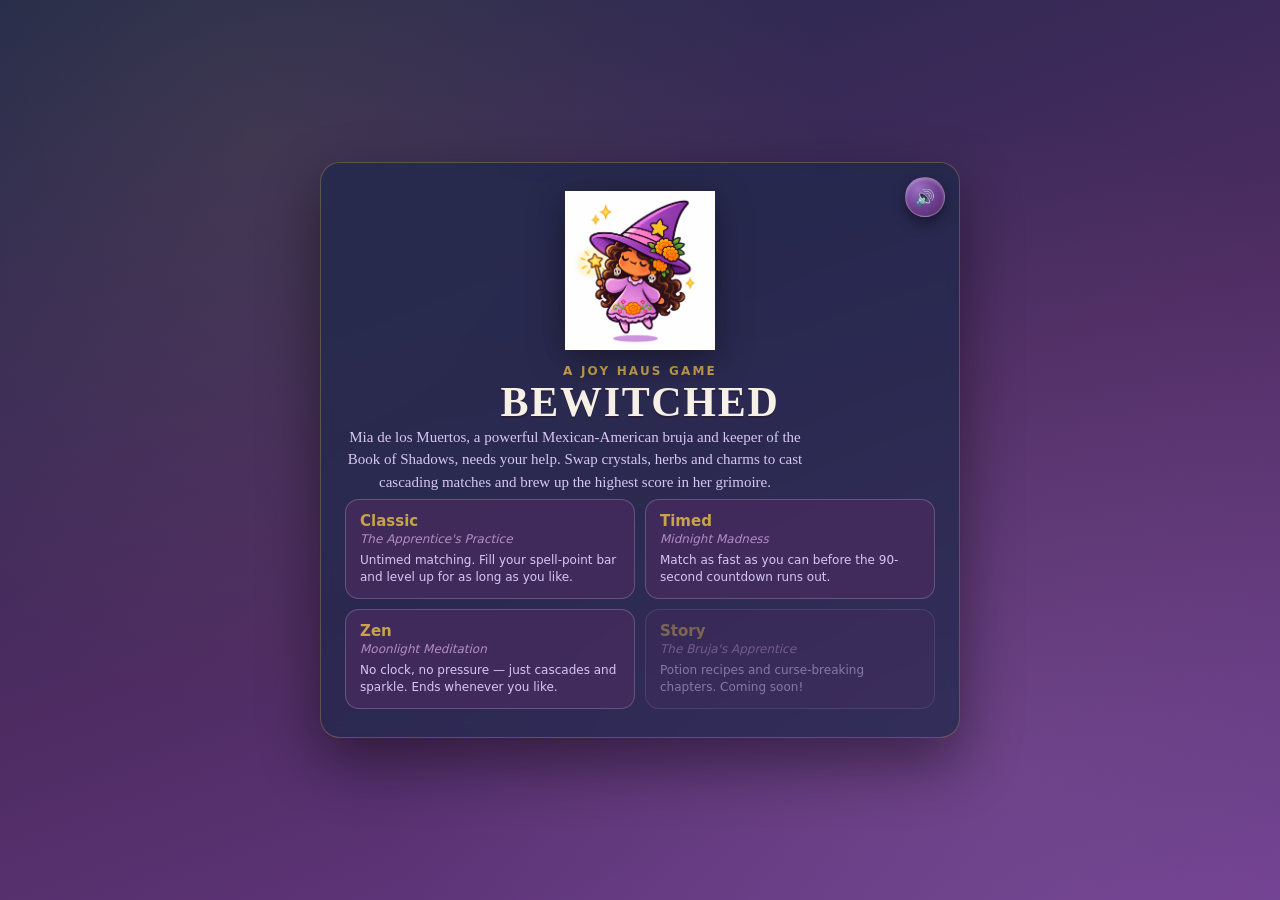
==== index.html @ e6c5c44a "Load fresh gemstone renderer and audio modules after Cloudflare deployment" ====
<!DOCTYPE html>
<html lang="en">
<head>
<meta charset="UTF-8">
<meta name="viewport" content="width=device-width, initial-scale=1.0">
<title>Bewitched — Mia de los Muertos</title>
<link rel="stylesheet" href="style.css?v=20261104b">
</head>
<body>
  <div id="app">

    <section id="menu" class="overlay">
      <div class="menu-card">
        <button id="menu-sound-btn" class="round-btn small corner" title="Toggle game sounds" aria-label="Toggle game sounds">🔊</button>
        <img id="mascot" class="mascot" src="assets/mia-de-los-muertos.webp" alt="Mia de los Muertos, the bruja">
        <div class="menu-copy">
          <p class="kicker">A Joy Haus Game</p>
          <h1>BEWITCHED</h1>
          <p class="tagline">
            Mia de los Muertos, a powerful Mexican-American bruja and keeper of the
            Book of Shadows, needs your help. Swap crystals, herbs and charms to
            cast cascading matches and brew up the highest score in her grimoire.
          </p>
          <div id="mode-list"></div>
        </div>
      </div>
    </section>

    <div id="play" class="hidden">
      <aside id="side-panel">
        <div class="panel-block scoreboard">
          <div class="led-label">Score</div>
          <div class="led-display" id="score-val">0</div>
        </div>

        <div class="panel-block portrait-frame">
          <img src="assets/mia-de-los-muertos.webp" alt="Mia de los Muertos">
        </div>

        <div class="panel-block stat-grid">
          <div class="stat-box">
            <div class="stat-label">Level</div>
            <div class="stat-value" id="level-val">1</div>
          </div>
          <div class="stat-box" id="timer-box">
            <div class="stat-label">Time</div>
            <div class="stat-value" id="timer-val">—</div>
          </div>
        </div>

        <div class="panel-buttons">
          <button id="hint-btn" class="round-btn" title="Hint">💡</button>
          <button id="sound-btn" class="round-btn" title="Toggle game sounds" aria-label="Toggle game sounds">🔊</button>
          <button id="music-btn" class="round-btn" title="Toggle calming music" aria-label="Toggle calming music">♫</button>
          <button id="menu-btn" class="round-btn" title="Back to menu">☰</button>
          <button id="end-btn" class="round-btn danger" title="Finish">⏹</button>
        </div>
        <div class="music-mixer panel-block">
          <label for="music-volume">☾ Moonlight music <span id="music-volume-label">44%</span></label>
          <input id="music-volume" type="range" min="0" max="100" value="44" aria-label="Music volume">
        </div>
      </aside>

      <div id="board-wrap">
        <canvas id="board-canvas" width="640" height="640"></canvas>
      </div>
    </div>

    <section id="end-overlay" class="overlay hidden">
      <div class="menu-card">
        <img class="mascot small" src="assets/mia-de-los-muertos.webp" alt="Mia de los Muertos">
        <div class="menu-copy">
          <p class="kicker">Spell complete</p>
          <h1 id="end-title">Well cast!</h1>
          <p class="tagline">Final score</p>
          <p class="final-score" id="final-score">0</p>
          <button id="play-again-btn" class="pill solid">Play again</button>
          <button id="back-to-menu-btn" class="pill ghost">Back to menu</button>
        </div>
      </div>
    </section>

  </div>
  <script type="module" src="src/main.js?v=20261104c"></script>
</body>
</html>
---- style.css ----
* { margin: 0; padding: 0; box-sizing: border-box; }

:root {
  --deep-purple: #6D3D8E;
  --plum: #4F2C63;
  --navy: #1E274A;
  --cream: #F6F0E7;
  --gold: #C8A24D;
  --mauve: #B48CC7;
  --lilac: #D7C7F2;
  --charcoal-violet: #2B203A;
}

body {
  min-height: 100vh;
  display: flex;
  align-items: center;
  justify-content: center;
  font-family: 'Georgia', 'Iowan Old Style', serif;
  background:
    radial-gradient(circle at 20% 15%, rgba(200,162,77,0.12), transparent 45%),
    radial-gradient(circle at 80% 85%, rgba(180,140,199,0.15), transparent 50%),
    linear-gradient(160deg, var(--navy), var(--plum) 55%, var(--deep-purple));
  color: var(--cream);
  padding: 16px;
}

#app {
  position: relative;
  width: 100%;
  max-width: 920px;
}

.hidden { display: none !important; }

/* ---------- shared overlay / menu card ---------- */

.overlay {
  position: relative;
  width: 100%;
  max-width: 640px;
  margin: 0 auto;
}

.menu-card {
  position: relative;
  background: rgba(30, 39, 74, 0.72);
  border: 1px solid rgba(200, 162, 77, 0.35);
  border-radius: 20px;
  padding: 28px 24px;
  display: flex;
  flex-direction: column;
  align-items: center;
  text-align: center;
  gap: 14px;
  box-shadow: 0 24px 60px rgba(0,0,0,0.45);
  backdrop-filter: blur(6px);
}

.mascot {
  width: 150px;
  filter: drop-shadow(0 10px 18px rgba(0,0,0,0.4));
}
.mascot.small { width: 100px; }

.kicker {
  letter-spacing: 0.18em;
  text-transform: uppercase;
  font-size: 12px;
  color: var(--gold);
  font-family: system-ui, sans-serif;
  font-weight: 600;
}

h1 {
  font-size: 42px;
  letter-spacing: 0.04em;
  color: var(--cream);
  text-shadow: 0 2px 0 var(--charcoal-violet);
}

.tagline {
  max-width: 460px;
  font-size: 15px;
  line-height: 1.5;
  color: var(--lilac);
}

/* ---------- mode cards ---------- */

#mode-list {
  display: grid;
  grid-template-columns: 1fr 1fr;
  gap: 10px;
  width: 100%;
  margin-top: 6px;
}

.mode-card {
  font-family: system-ui, sans-serif;
  text-align: left;
  border: 1px solid rgba(215, 199, 242, 0.25);
  background: rgba(79, 44, 99, 0.6);
  border-radius: 14px;
  padding: 12px 14px;
  cursor: pointer;
  color: var(--cream);
  transition: transform 0.12s ease, border-color 0.12s ease, background 0.12s ease;
}
.mode-card:hover:not(.locked) {
  transform: translateY(-2px);
  border-color: var(--gold);
  background: rgba(109, 61, 142, 0.75);
}
.mode-card .mode-title {
  font-weight: 700;
  font-size: 15px;
  color: var(--gold);
}
.mode-card .mode-subtitle {
  font-size: 12px;
  font-style: italic;
  color: var(--mauve);
  margin: 2px 0 6px;
}
.mode-card .mode-blurb {
  font-size: 12px;
  line-height: 1.4;
  color: var(--lilac);
}
.mode-card.locked {
  opacity: 0.5;
  cursor: default;
}

/* ---------- play layout: side panel + board ---------- */

#play {
  display: flex;
  gap: 18px;
  align-items: flex-start;
  justify-content: center;
}

#side-panel {
  width: 220px;
  flex: 0 0 220px;
  display: flex;
  flex-direction: column;
  gap: 12px;
  font-family: system-ui, sans-serif;
}

.panel-block {
  background: linear-gradient(160deg, rgba(79,44,99,0.8), rgba(30,39,74,0.85));
  border: 1px solid rgba(200,162,77,0.35);
  border-radius: 14px;
  padding: 12px;
  box-shadow: 0 10px 24px rgba(0,0,0,0.35);
}

.scoreboard { text-align: center; }
.led-label {
  letter-spacing: 0.18em;
  text-transform: uppercase;
  font-size: 11px;
  color: var(--gold);
  font-weight: 700;
  margin-bottom: 6px;
}
.led-display {
  background: #0c0818;
  border: 1px solid rgba(143, 233, 104, 0.25);
  border-radius: 8px;
  padding: 8px 4px;
  font-family: 'Courier New', monospace;
  font-weight: 800;
  font-size: 26px;
  letter-spacing: 0.08em;
  color: #9cffc6;
  text-shadow: 0 0 8px rgba(156,255,198,0.7), 0 0 2px rgba(156,255,198,0.9);
  box-shadow: inset 0 2px 6px rgba(0,0,0,0.6);
}

.portrait-frame {
  padding: 8px;
  display: flex;
  align-items: center;
  justify-content: center;
}
.portrait-frame img {
  width: 100%;
  max-width: 160px;
  border-radius: 10px;
  border: 2px solid var(--gold);
  box-shadow: 0 0 0 4px rgba(43,32,58,0.6), inset 0 0 16px rgba(0,0,0,0.35);
  background: var(--cream);
}

.stat-grid {
  display: grid;
  grid-template-columns: 1fr 1fr;
  gap: 8px;
  background: none;
  border: none;
  box-shadow: none;
  padding: 0;
}
.stat-box {
  background: var(--cream);
  color: var(--charcoal-violet);
  border-radius: 12px;
  padding: 8px 6px;
  text-align: center;
  border: 1px solid rgba(43,32,58,0.15);
  box-shadow: 0 6px 14px rgba(0,0,0,0.3);
}
.stat-label {
  font-size: 10px;
  letter-spacing: 0.12em;
  text-transform: uppercase;
  font-weight: 700;
  color: var(--plum);
}
.stat-value {
  font-size: 20px;
  font-weight: 800;
  color: var(--charcoal-violet);
}

.panel-buttons {
  display: grid;
  grid-template-columns: 1fr 1fr;
  gap: 10px;
  background: none;
  border: none;
  box-shadow: none;
  padding: 0;
}

.round-btn {
  width: 100%;
  aspect-ratio: 1 / 1;
  border-radius: 50%;
  border: 1px solid rgba(255,255,255,0.25);
  background: radial-gradient(circle at 32% 28%, #9b6fc2, var(--deep-purple) 55%, var(--plum) 100%);
  box-shadow: 0 6px 14px rgba(0,0,0,0.4), inset 0 2px 3px rgba(255,255,255,0.25);
  color: var(--cream);
  font-size: 20px;
  cursor: pointer;
  display: flex;
  align-items: center;
  justify-content: center;
  transition: transform 0.1s ease, filter 0.1s ease;
}
.round-btn:hover { filter: brightness(1.12); transform: translateY(-1px); }
.round-btn:active { transform: translateY(0); filter: brightness(0.95); }
.round-btn.danger {
  background: radial-gradient(circle at 32% 28%, #e08a8a, #9c3b3b 55%, #6d2323 100%);
}
.round-btn.small {
  width: 40px;
  aspect-ratio: auto;
  height: 40px;
  font-size: 16px;
}
.round-btn.corner {
  position: absolute;
  top: 14px;
  right: 14px;
}

#board-wrap {
  flex: 1 1 auto;
  min-width: 0;
  max-width: 640px;
}

#board-canvas {
  display: block;
  width: 100%;
  aspect-ratio: 1 / 1;
  border-radius: 18px;
  border: 1px solid rgba(200, 162, 77, 0.45);
  box-shadow: 0 24px 60px rgba(0,0,0,0.5), inset 0 0 0 6px rgba(43, 32, 58, 0.3);
  touch-action: none;
}

/* ---------- shared pill buttons (menu / end screen) ---------- */

.pill.ghost {
  background: transparent;
  border: 1px solid rgba(215, 199, 242, 0.35);
  border-radius: 14px;
  padding: 8px 14px;
  color: var(--lilac);
  cursor: pointer;
  font: inherit;
}
.pill.ghost:hover { border-color: var(--gold); color: var(--gold); }

.pill.solid {
  background: var(--gold);
  color: var(--charcoal-violet);
  cursor: pointer;
  border: none;
  border-radius: 14px;
  padding: 10px 14px;
  font: inherit;
  font-weight: 800;
}
.pill.solid:hover { filter: brightness(1.08); }

/* ---------- end screen ---------- */

.final-score {
  font-size: 40px;
  font-weight: 800;
  color: var(--gold);
}

#end-overlay button { margin-top: 6px; width: 100%; }

/* ---------- responsive ---------- */

@media (max-width: 760px) {
  #play {
    flex-direction: column;
    align-items: stretch;
  }
  #side-panel {
    width: 100%;
    flex: none;
    flex-direction: row;
    flex-wrap: wrap;
  }
  .scoreboard { flex: 1 1 120px; }
  .portrait-frame { flex: 0 0 80px; padding: 6px; }
  .portrait-frame img { max-width: 64px; }
  .stat-grid { flex: 1 1 160px; }
  .panel-buttons { flex: 1 1 100%; grid-template-columns: repeat(4, 1fr); }
  .round-btn { max-width: 56px; }
}

@media (max-width: 480px) {
  h1 { font-size: 32px; }
  #mode-list { grid-template-columns: 1fr; }
}

/* Independent, low-distraction whimsigoth music controls */
.music-mixer { padding: 12px 13px; }
.music-mixer label { display: flex; align-items: center; justify-content: space-between; gap: 8px; color: #f6f0e7; font-family: 'PT Serif Caption', Georgia, serif; font-size: 12px; margin-bottom: 11px; }
.music-mixer label span { color: #d7c7f2; font-variant-numeric: tabular-nums; }
.music-mixer input { width: 100%; accent-color: #c8a24d; cursor: pointer; }
#side-panel .music-mixer { width: 100%; }
.panel-buttons { grid-template-columns: repeat(3, minmax(0,1fr)); }
@media (max-width: 760px) { .music-mixer { flex: 1 1 100%; } .panel-buttons { grid-template-columns: repeat(5, minmax(0,1fr)); } .panel-buttons .round-btn { width: 100%; max-width: 56px; } }
@media (max-width: 420px) { .panel-buttons { gap: 5px; } .panel-buttons .round-btn { font-size: 17px; } }
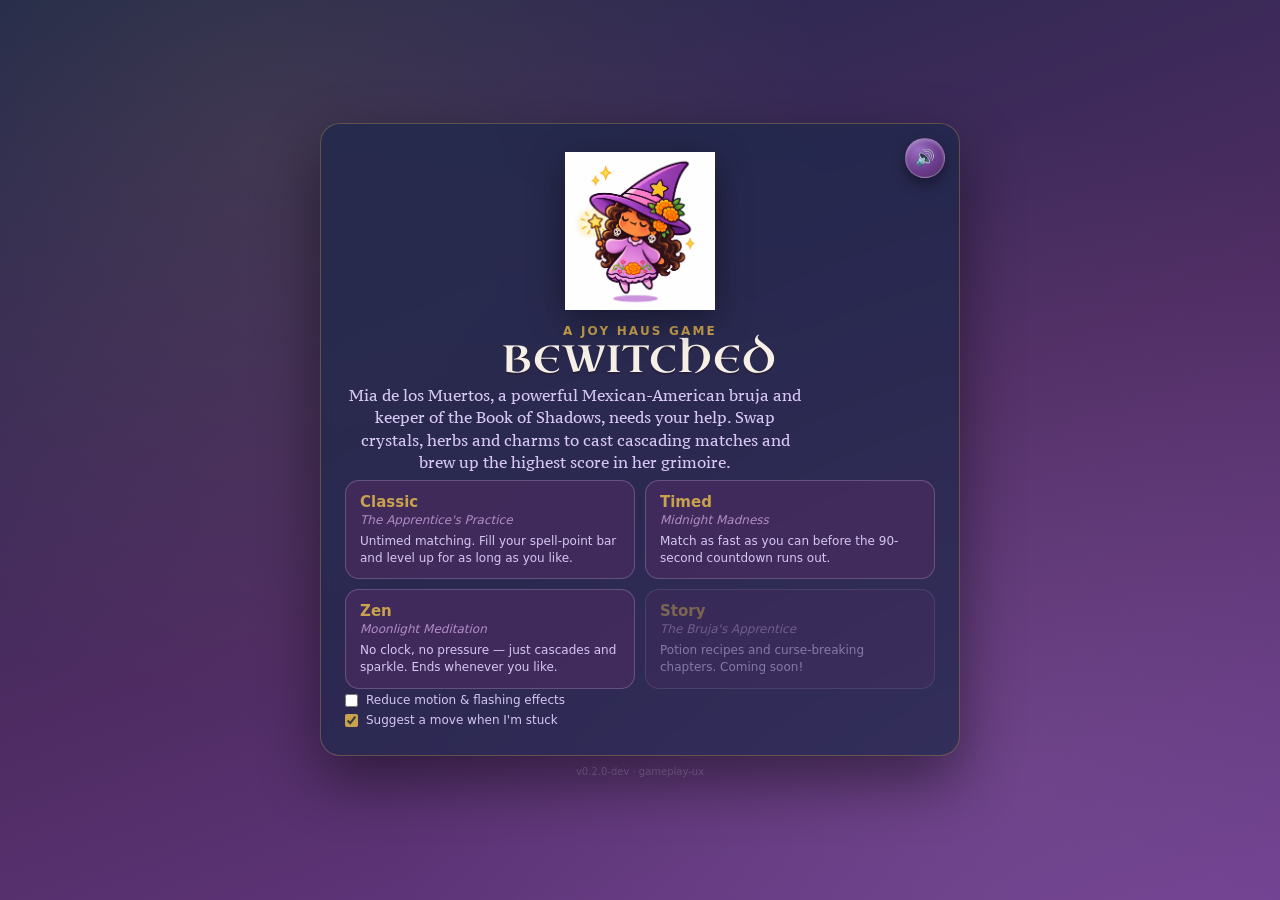
==== commit ef43c6bb: "Gameplay-UX milestone: popups, combos, high scores, restart, a11y Builds on the gem/music rewrite al" ====
--- a/index.html
+++ b/index.html
@@ -4,7 +4,10 @@
 <meta charset="UTF-8">
 <meta name="viewport" content="width=device-width, initial-scale=1.0">
 <title>Bewitched — Mia de los Muertos</title>
-<link rel="stylesheet" href="style.css?v=20261104b">
+<link rel="preconnect" href="https://fonts.googleapis.com">
+<link rel="preconnect" href="https://fonts.gstatic.com" crossorigin>
+<link href="https://fonts.googleapis.com/css2?family=Uncial+Antiqua&family=PT+Serif+Caption&display=swap" rel="stylesheet">
+<link rel="stylesheet" href="style.css">
 </head>
 <body>
   <div id="app">
@@ -22,6 +25,11 @@
             cast cascading matches and brew up the highest score in her grimoire.
           </p>
           <div id="mode-list"></div>
+
+          <div class="settings-row">
+            <label><input type="checkbox" id="reduced-motion-toggle"> Reduce motion &amp; flashing effects</label>
+            <label><input type="checkbox" id="auto-hint-toggle"> Suggest a move when I'm stuck</label>
+          </div>
         </div>
       </div>
     </section>
@@ -29,8 +37,16 @@
     <div id="play" class="hidden">
       <aside id="side-panel">
         <div class="panel-block scoreboard">
-          <div class="led-label">Score</div>
-          <div class="led-display" id="score-val">0</div>
+          <div class="led-row">
+            <div>
+              <div class="led-label">Score</div>
+              <div class="led-display" id="score-val">0</div>
+            </div>
+            <div>
+              <div class="led-label">Top</div>
+              <div class="led-display led-display-small" id="top-val">0</div>
+            </div>
+          </div>
         </div>
 
         <div class="panel-block portrait-frame">
@@ -50,6 +66,7 @@
 
         <div class="panel-buttons">
           <button id="hint-btn" class="round-btn" title="Hint">💡</button>
+          <button id="restart-btn" class="round-btn" title="Restart this run">🔄</button>
           <button id="sound-btn" class="round-btn" title="Toggle game sounds" aria-label="Toggle game sounds">🔊</button>
           <button id="music-btn" class="round-btn" title="Toggle calming music" aria-label="Toggle calming music">♫</button>
           <button id="menu-btn" class="round-btn" title="Back to menu">☰</button>
@@ -74,13 +91,16 @@
           <h1 id="end-title">Well cast!</h1>
           <p class="tagline">Final score</p>
           <p class="final-score" id="final-score">0</p>
+          <p class="new-record-badge hidden" id="new-record-badge">✨ New top score! ✨</p>
           <button id="play-again-btn" class="pill solid">Play again</button>
           <button id="back-to-menu-btn" class="pill ghost">Back to menu</button>
         </div>
       </div>
     </section>
 
+    <p id="build-tag"></p>
+
   </div>
-  <script type="module" src="src/main.js?v=20261104c"></script>
+  <script type="module" src="src/main.js"></script>
 </body>
 </html>
--- a/style.css
+++ b/style.css
@@ -16,7 +16,7 @@
   display: flex;
   align-items: center;
   justify-content: center;
-  font-family: 'Georgia', 'Iowan Old Style', serif;
+  font-family: 'PT Serif Caption', 'Georgia', 'Iowan Old Style', serif;
   background:
     radial-gradient(circle at 20% 15%, rgba(200,162,77,0.12), transparent 45%),
     radial-gradient(circle at 80% 85%, rgba(180,140,199,0.15), transparent 50%),
@@ -73,8 +73,11 @@
 }
 
 h1 {
-  font-size: 42px;
-  letter-spacing: 0.04em;
+  font-family: 'Uncial Antiqua', Georgia, serif;
+  font-size: 38px;
+  font-weight: 400;
+  letter-spacing: 0.03em;
+  line-height: 1.2;
   color: var(--cream);
   text-shadow: 0 2px 0 var(--charcoal-violet);
 }
@@ -354,5 +357,51 @@
 .music-mixer input { width: 100%; accent-color: #c8a24d; cursor: pointer; }
 #side-panel .music-mixer { width: 100%; }
 .panel-buttons { grid-template-columns: repeat(3, minmax(0,1fr)); }
-@media (max-width: 760px) { .music-mixer { flex: 1 1 100%; } .panel-buttons { grid-template-columns: repeat(5, minmax(0,1fr)); } .panel-buttons .round-btn { width: 100%; max-width: 56px; } }
+@media (max-width: 760px) { .music-mixer { flex: 1 1 100%; } .panel-buttons { grid-template-columns: repeat(6, minmax(0,1fr)); } .panel-buttons .round-btn { width: 100%; max-width: 56px; } }
+@media (max-width: 480px) { .panel-buttons { grid-template-columns: repeat(3, minmax(0,1fr)); gap: 8px; } }
 @media (max-width: 420px) { .panel-buttons { gap: 5px; } .panel-buttons .round-btn { font-size: 17px; } }
+
+/* ---------- score + top readout ---------- */
+.led-row { display: flex; gap: 8px; }
+.led-row > div { flex: 1; }
+.led-display-small { font-size: 16px; padding: 10px 4px; }
+
+/* ---------- accessibility / assist settings ---------- */
+.settings-row {
+  display: flex;
+  flex-direction: column;
+  gap: 6px;
+  width: 100%;
+  margin-top: 4px;
+  font-family: system-ui, sans-serif;
+  font-size: 12px;
+  color: var(--lilac);
+  text-align: left;
+}
+.settings-row label { display: flex; align-items: center; gap: 8px; cursor: pointer; }
+.settings-row input { accent-color: var(--gold); cursor: pointer; }
+
+/* ---------- restart confirm state ---------- */
+.round-btn.confirm {
+  background: radial-gradient(circle at 32% 28%, #ffd27a, var(--gold) 55%, #9c7730 100%);
+  color: var(--charcoal-violet);
+  font-weight: 800;
+  font-size: 13px;
+}
+
+/* ---------- new record badge ---------- */
+.new-record-badge {
+  font-family: system-ui, sans-serif;
+  font-size: 13px;
+  font-weight: 700;
+  color: var(--gold);
+}
+
+/* ---------- build version tag ---------- */
+#build-tag {
+  text-align: center;
+  font-family: system-ui, sans-serif;
+  font-size: 10px;
+  color: rgba(215, 199, 242, 0.35);
+  margin-top: 10px;
+}
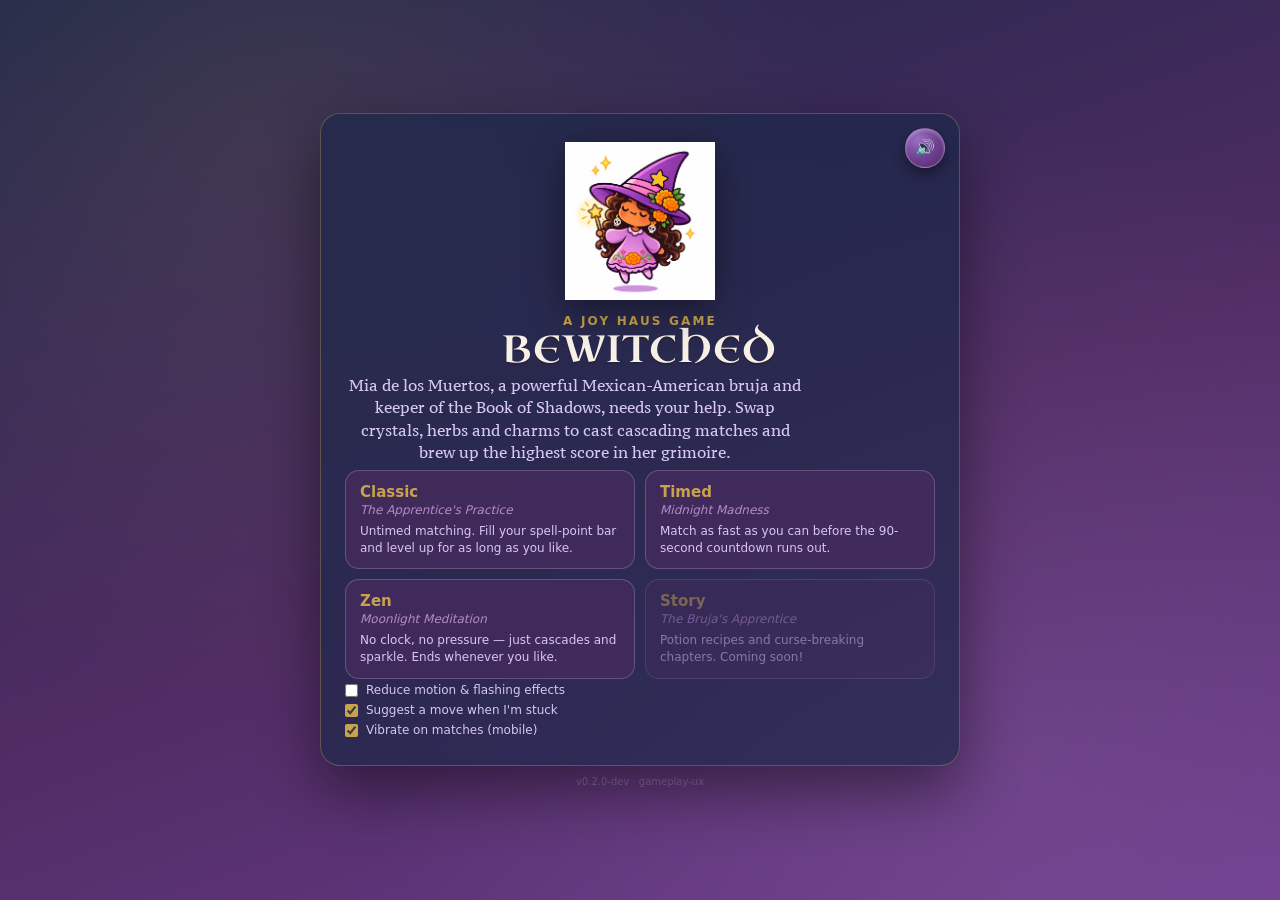
==== commit bca9679d: "Optional haptics on matches, power-ups, and combos Closes out the remaining item from the collaborat" ====
--- a/index.html
+++ b/index.html
@@ -29,6 +29,7 @@
           <div class="settings-row">
             <label><input type="checkbox" id="reduced-motion-toggle"> Reduce motion &amp; flashing effects</label>
             <label><input type="checkbox" id="auto-hint-toggle"> Suggest a move when I'm stuck</label>
+            <label><input type="checkbox" id="haptics-toggle"> Vibrate on matches (mobile)</label>
           </div>
         </div>
       </div>
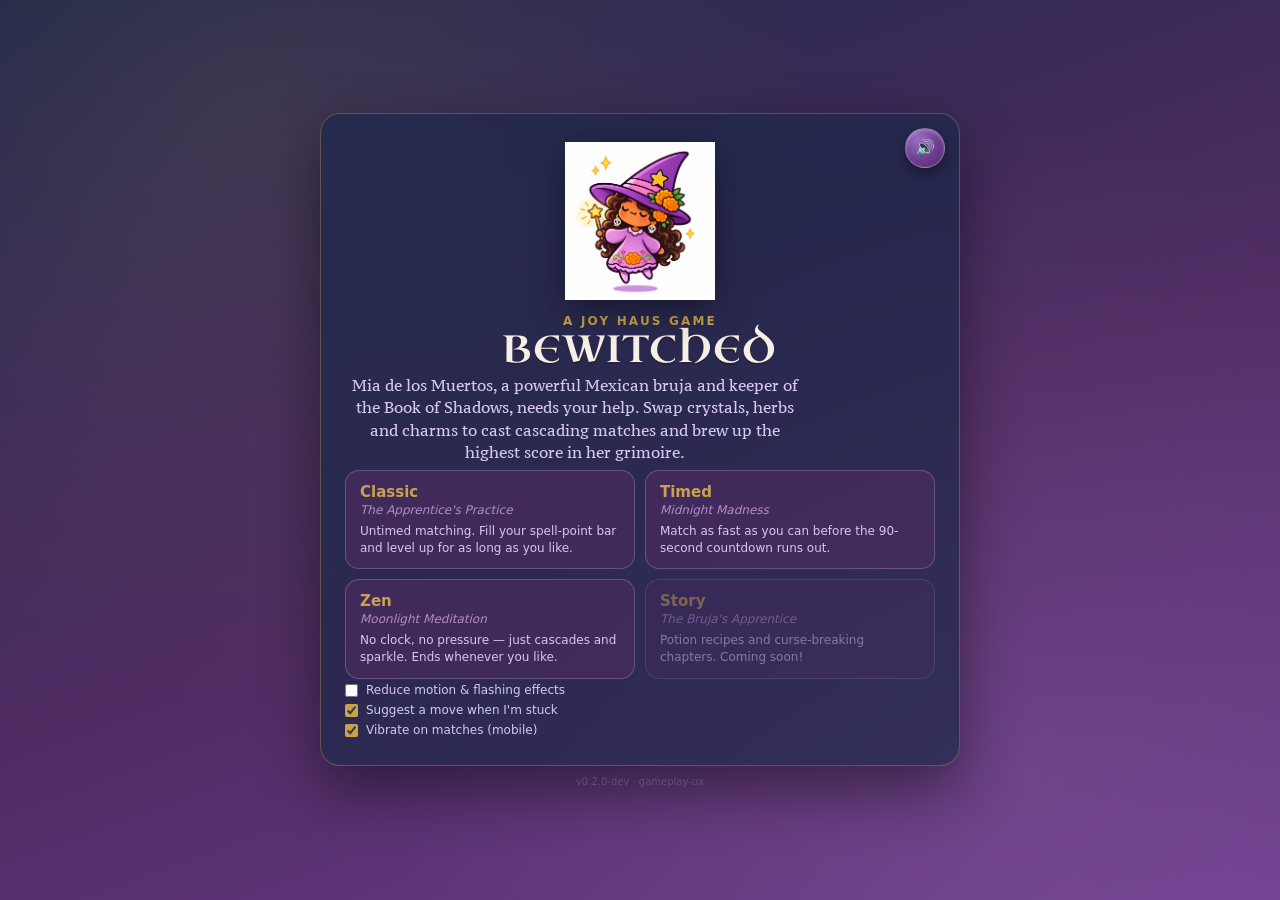
==== commit a14d46fc: "Merge art-audio assets; sapphire palette, Comet/Witchfire art per spec - Merged origin/chatgpt/art-a" ====
--- a/index.html
+++ b/index.html
@@ -20,7 +20,7 @@
           <p class="kicker">A Joy Haus Game</p>
           <h1>BEWITCHED</h1>
           <p class="tagline">
-            Mia de los Muertos, a powerful Mexican-American bruja and keeper of the
+            Mia de los Muertos, a powerful Mexican bruja and keeper of the
             Book of Shadows, needs your help. Swap crystals, herbs and charms to
             cast cascading matches and brew up the highest score in her grimoire.
           </p>
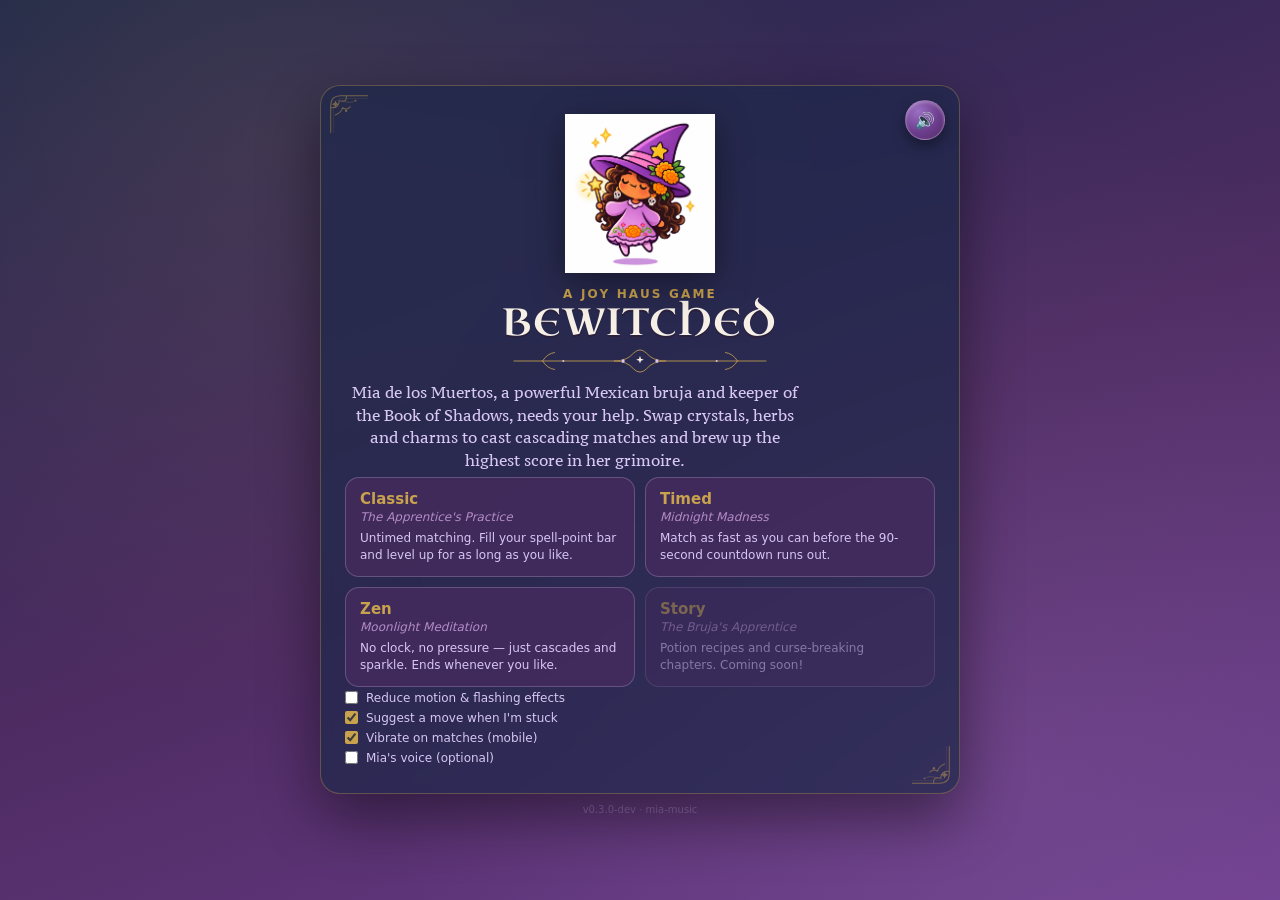
==== commit 4f4a451f: "Feature: integrate Mia companion reactions, opt-in voice and original ambient music" ====
--- a/index.html
+++ b/index.html
@@ -7,6 +7,7 @@
 <link rel="preconnect" href="https://fonts.googleapis.com">
 <link rel="preconnect" href="https://fonts.gstatic.com" crossorigin>
 <link href="https://fonts.googleapis.com/css2?family=Uncial+Antiqua&family=PT+Serif+Caption&display=swap" rel="stylesheet">
+<link rel="stylesheet" href="assets/ui/mia/mia-portrait.css">
 <link rel="stylesheet" href="style.css">
 </head>
 <body>
@@ -19,6 +20,7 @@
         <div class="menu-copy">
           <p class="kicker">A Joy Haus Game</p>
           <h1>BEWITCHED</h1>
+          <img class="menu-moon-divider" src="assets/ui/moon-divider.svg" alt="" aria-hidden="true">
           <p class="tagline">
             Mia de los Muertos, a powerful Mexican bruja and keeper of the
             Book of Shadows, needs your help. Swap crystals, herbs and charms to
@@ -30,6 +32,7 @@
             <label><input type="checkbox" id="reduced-motion-toggle"> Reduce motion &amp; flashing effects</label>
             <label><input type="checkbox" id="auto-hint-toggle"> Suggest a move when I'm stuck</label>
             <label><input type="checkbox" id="haptics-toggle"> Vibrate on matches (mobile)</label>
+            <label><input type="checkbox" id="mia-voice-toggle"> Mia's voice (optional)</label>
           </div>
         </div>
       </div>
@@ -51,7 +54,14 @@
         </div>
 
         <div class="panel-block portrait-frame">
-          <img src="assets/mia-de-los-muertos.webp" alt="Mia de los Muertos">
+          <div id="mia-portrait" class="mia-portrait" data-state="idle">
+            <img class="mia-portrait__body" src="assets/mia-de-los-muertos.webp" alt="Mia de los Muertos">
+            <img id="mia-expression" class="mia-portrait__expression" alt="" aria-hidden="true" hidden>
+            <div class="mia-portrait__sparkles" aria-hidden="true">
+              <span class="mia-portrait__sparkle"></span><span class="mia-portrait__sparkle"></span><span class="mia-portrait__sparkle"></span>
+            </div>
+          </div>
+          <div id="mia-bubble" class="mia-bubble" role="status" aria-live="polite" aria-atomic="true" hidden></div>
         </div>
 
         <div class="panel-block stat-grid">
@@ -76,6 +86,7 @@
         <div class="music-mixer panel-block">
           <label for="music-volume">☾ Moonlight music <span id="music-volume-label">44%</span></label>
           <input id="music-volume" type="range" min="0" max="100" value="44" aria-label="Music volume">
+          <label class="mia-voice-play-control"><input id="mia-voice-in-game" type="checkbox"> Mia's voice <span>optional</span></label>
         </div>
       </aside>
 
@@ -93,6 +104,7 @@
           <p class="tagline">Final score</p>
           <p class="final-score" id="final-score">0</p>
           <p class="new-record-badge hidden" id="new-record-badge">✨ New top score! ✨</p>
+          <p id="end-mia-line" class="end-mia-line" aria-live="polite">¡Eso! You did it, apprentice!</p>
           <button id="play-again-btn" class="pill solid">Play again</button>
           <button id="back-to-menu-btn" class="pill ghost">Back to menu</button>
         </div>
--- a/assets/ui/mia/mia-portrait.css
+++ b/assets/ui/mia/mia-portrait.css
@@ -0,0 +1,54 @@
+/* Reusable portrait micro-animation; uses the game's existing Mia image untouched. */
+.mia-portrait {
+  --mia-size: 278px;
+  position: relative;
+  display: block;
+  width: min(100%, var(--mia-size));
+  aspect-ratio: 1221 / 1289;
+  margin-inline: auto;
+  isolation: isolate;
+  transform-origin: 52% 68%;
+}
+.mia-portrait__body,
+.mia-portrait__expression {
+  position: absolute;
+  inset: 0;
+  width: 100%;
+  height: 100%;
+  object-fit: contain;
+  pointer-events: none;
+  user-select: none;
+}
+.mia-portrait__body { animation: mia-breathe 4.8s ease-in-out infinite; transform-origin: 54% 68%; }
+.mia-portrait__expression { animation: mia-breathe 4.8s ease-in-out infinite; transform-origin: 54% 68%; }
+.mia-portrait[data-state="excited"] .mia-portrait__body,
+.mia-portrait[data-state="excited"] .mia-portrait__expression { animation: mia-celebrate .56s cubic-bezier(.24,.72,.35,1.2) 1; }
+.mia-portrait[data-state="hint"] .mia-portrait__body,
+.mia-portrait[data-state="hint"] .mia-portrait__expression { animation: mia-hint .7s ease-in-out 1; }
+.mia-portrait[data-state="wink"] .mia-portrait__body,
+.mia-portrait[data-state="wink"] .mia-portrait__expression { animation: mia-wiggle .4s ease-in-out 1; }
+.mia-portrait__sparkles {
+  position:absolute; inset: 0; z-index: 2; pointer-events:none;
+  opacity:0; transition: opacity .17s ease-out;
+}
+.mia-portrait[data-state="excited"] .mia-portrait__sparkles,
+.mia-portrait[data-state="hint"] .mia-portrait__sparkles { opacity:1; }
+.mia-portrait__sparkle { position:absolute; width:7%; aspect-ratio:1; transform:translate(-50%,-50%); }
+.mia-portrait__sparkle::before, .mia-portrait__sparkle::after { content:""; position:absolute; background:#FFE07A; box-shadow:0 0 7px #FFAD4F; }
+.mia-portrait__sparkle::before {left:42%; width:16%; height:100%; border-radius:60%;}
+.mia-portrait__sparkle::after {top:42%; height:16%; width:100%; border-radius:60%;}
+.mia-portrait__sparkle:nth-child(1) {left:18%; top:16%; animation:mia-twinkle .75s ease-in-out infinite alternate;}
+.mia-portrait__sparkle:nth-child(2) {left:87%; top:37%; animation:mia-twinkle .85s ease-in-out .15s infinite alternate;}
+.mia-portrait__sparkle:nth-child(3) {left:66%; top:14%; animation:mia-twinkle 1s ease-in-out .25s infinite alternate;}
+@keyframes mia-breathe {0%,100% {transform:translateY(0) scale(1)} 50% {transform:translateY(-2.5%) scale(1.013)}}
+@keyframes mia-celebrate {0% {transform:translateY(0) rotate(0)} 38% {transform:translateY(-6%) rotate(-3deg)} 65% {transform:translateY(-2%) rotate(3deg)} 100% {transform:translateY(0) rotate(0)}}
+@keyframes mia-hint {0% {transform:rotate(0)} 40% {transform:rotate(4deg)} 100% {transform:rotate(0)}}
+@keyframes mia-wiggle {0%,100% {transform:rotate(0)} 28% {transform:rotate(-3deg)} 72% {transform:rotate(3deg)}}
+@keyframes mia-twinkle {0% {transform:scale(.6);opacity:.45} 100% {transform:scale(1.3);opacity:1}}
+@media (prefers-reduced-motion: reduce) {
+  .mia-portrait__body, .mia-portrait__expression, .mia-portrait__sparkle { animation: none !important; }
+  .mia-portrait__sparkles { transition: none; }
+}
+.mia-portrait[data-reduced-motion="true"] .mia-portrait__body,
+.mia-portrait[data-reduced-motion="true"] .mia-portrait__expression,
+.mia-portrait[data-reduced-motion="true"] .mia-portrait__sparkle { animation: none !important; }
--- a/style.css
+++ b/style.css
@@ -397,6 +397,52 @@
   color: var(--gold);
 }
 
+/* ---------- Mia's animated portrait + dialogue, accessible on narrow displays ---------- */
+[hidden] { display: none !important; }
+.portrait-frame { flex-direction: column; gap: 8px; }
+.portrait-frame .mia-portrait {
+  width: 100%; max-width: 160px; border-radius: 10px;
+  border: 2px solid var(--gold); background: var(--cream);
+  box-shadow: 0 0 0 4px rgba(43,32,58,.6), 0 8px 20px rgba(0,0,0,.32);
+}
+.portrait-frame img.mia-portrait__body, .portrait-frame img.mia-portrait__expression {
+  width: 100%; max-width: none; height: 100%; border: 0;
+  border-radius: 8px; box-shadow: none; background: transparent;
+}
+.mia-portrait__expression { z-index: 1; }
+.mia-bubble:not([hidden]) {
+  display: block; position: relative; width: 100%; max-width: 196px;
+  padding: 8px 10px; border-radius: 12px;
+  background: #fff4d9; color: #452b5d; border: 1px solid #d8ab58;
+  box-shadow: 0 4px 11px rgba(0,0,0,.2); font: 700 12px/1.35 'PT Serif Caption', Georgia, serif;
+  text-align: center; overflow-wrap: break-word;
+}
+.mia-bubble:not([hidden])::before {
+  content: ''; position: absolute; top: -6px; left: calc(50% - 5px);
+  width: 10px; height: 10px; transform: rotate(45deg);
+  background: #fff4d9; border-left: 1px solid #d8ab58; border-top: 1px solid #d8ab58;
+}
+.mia-voice-play-control { margin-top: 12px !important; justify-content: flex-start !important; cursor: pointer; }
+.mia-voice-play-control input { accent-color: var(--gold); }
+.mia-voice-play-control span { margin-left: auto; }
+.end-mia-line { color: var(--lilac); font-size: 14px; }
+.menu-moon-divider { width: min(70%, 260px); max-height: 31px; object-fit: contain; }
+.menu-card::before, .menu-card::after {
+  content: ''; position: absolute; width: 44px; height: 44px;
+  background: url('assets/ui/filigree-corner.svg') center / contain no-repeat;
+  opacity: .48; pointer-events: none;
+}
+.menu-card::before { top: 6px; left: 6px; }
+.menu-card::after { bottom: 6px; right: 6px; transform: rotate(180deg); }
+@media (max-width: 760px) {
+  .portrait-frame { flex: 0 0 132px; }
+  .portrait-frame .mia-portrait { max-width: 85px; }
+  .mia-bubble:not([hidden]) { font-size: 11px; max-width: 124px; }
+}
+@media (prefers-reduced-motion: reduce) {
+  .mia-bubble { transition: none !important; }
+}
+
 /* ---------- build version tag ---------- */
 #build-tag {
   text-align: center;
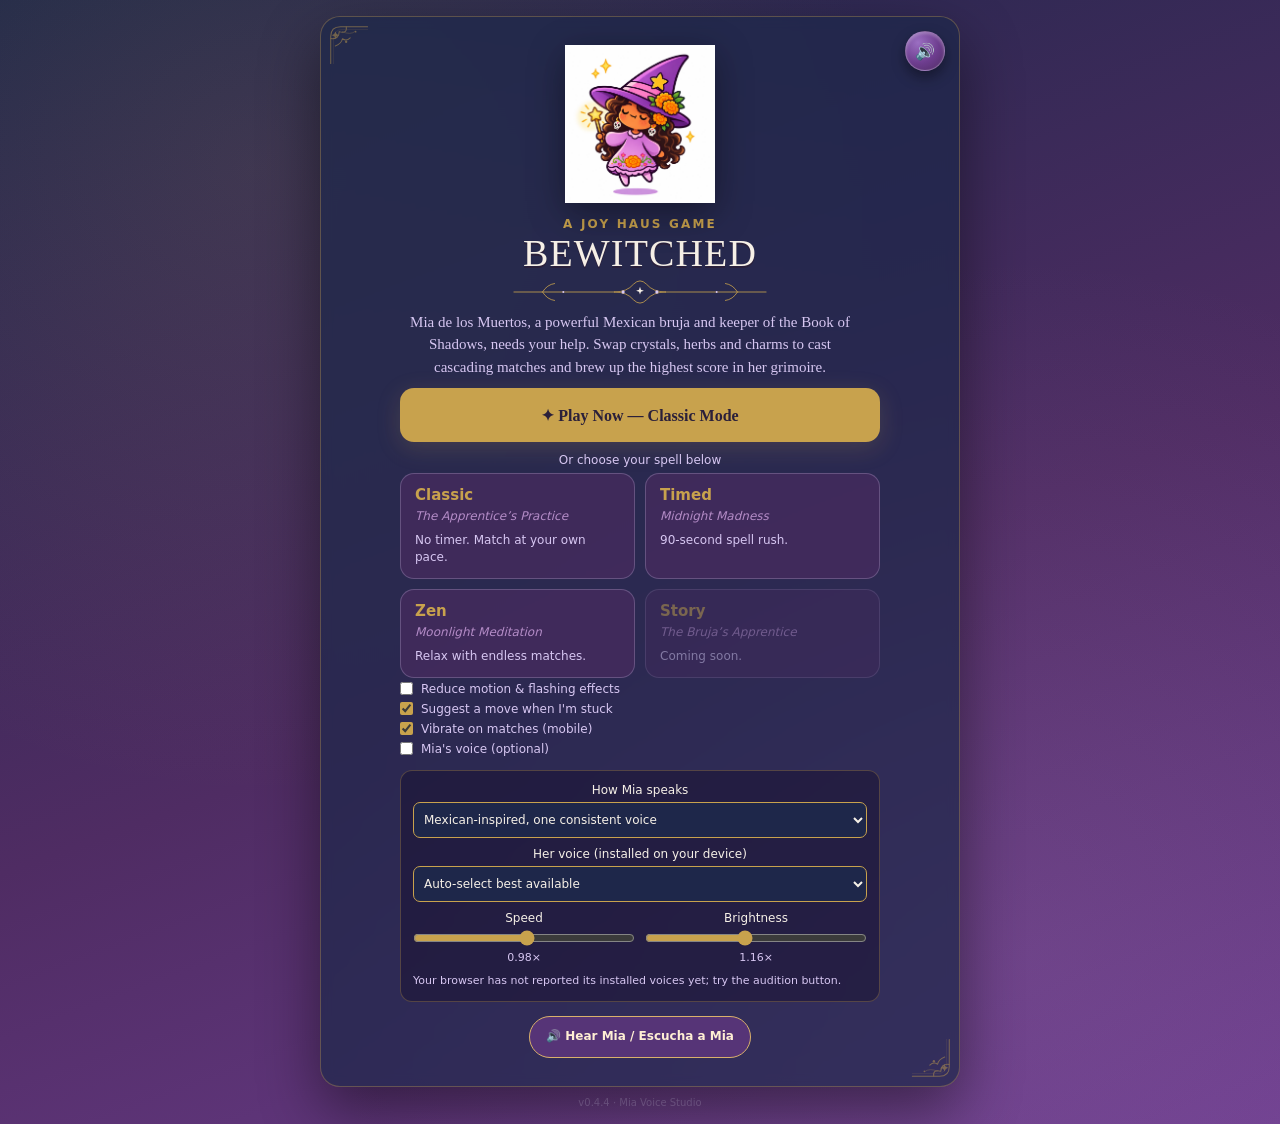
==== commit 2973d497: "Publish standalone Bewitched v0.4.4 bilingual Mia Voice Studio as Pages demo" ====
--- a/index.html
+++ b/index.html
@@ -4,35 +4,615 @@
 <meta charset="UTF-8">
 <meta name="viewport" content="width=device-width, initial-scale=1.0">
 <title>Bewitched — Mia de los Muertos</title>
-<link rel="preconnect" href="https://fonts.googleapis.com">
-<link rel="preconnect" href="https://fonts.gstatic.com" crossorigin>
-<link href="https://fonts.googleapis.com/css2?family=Uncial+Antiqua&family=PT+Serif+Caption&display=swap" rel="stylesheet">
-<link rel="stylesheet" href="assets/ui/mia/mia-portrait.css">
-<link rel="stylesheet" href="style.css">
-</head>
+
+
+
+
+
+<style>* { margin: 0; padding: 0; box-sizing: border-box; }
+
+:root {
+  --deep-purple: #6D3D8E;
+  --plum: #4F2C63;
+  --navy: #1E274A;
+  --cream: #F6F0E7;
+  --gold: #C8A24D;
+  --mauve: #B48CC7;
+  --lilac: #D7C7F2;
+  --charcoal-violet: #2B203A;
+}
+
+body {
+  min-height: 100vh;
+  display: flex;
+  align-items: center;
+  justify-content: center;
+  font-family: 'PT Serif Caption', 'Georgia', 'Iowan Old Style', serif;
+  background:
+    radial-gradient(circle at 20% 15%, rgba(200,162,77,0.12), transparent 45%),
+    radial-gradient(circle at 80% 85%, rgba(180,140,199,0.15), transparent 50%),
+    linear-gradient(160deg, var(--navy), var(--plum) 55%, var(--deep-purple));
+  color: var(--cream);
+  padding: 16px;
+}
+
+#app {
+  position: relative;
+  width: 100%;
+  max-width: 920px;
+}
+
+.hidden { display: none !important; }
+
+/* ---------- shared overlay / menu card ---------- */
+
+.overlay {
+  position: relative;
+  width: 100%;
+  max-width: 640px;
+  margin: 0 auto;
+}
+
+.menu-card {
+  position: relative;
+  background: rgba(30, 39, 74, 0.72);
+  border: 1px solid rgba(200, 162, 77, 0.35);
+  border-radius: 20px;
+  padding: 28px 24px;
+  display: flex;
+  flex-direction: column;
+  align-items: center;
+  text-align: center;
+  gap: 14px;
+  box-shadow: 0 24px 60px rgba(0,0,0,0.45);
+  backdrop-filter: blur(6px);
+}
+
+.mascot {
+  width: 150px;
+  filter: drop-shadow(0 10px 18px rgba(0,0,0,0.4));
+}
+.mascot.small { width: 100px; }
+
+.kicker {
+  letter-spacing: 0.18em;
+  text-transform: uppercase;
+  font-size: 12px;
+  color: var(--gold);
+  font-family: system-ui, sans-serif;
+  font-weight: 600;
+}
+
+h1 {
+  font-family: 'Uncial Antiqua', Georgia, serif;
+  font-size: 38px;
+  font-weight: 400;
+  letter-spacing: 0.03em;
+  line-height: 1.2;
+  color: var(--cream);
+  text-shadow: 0 2px 0 var(--charcoal-violet);
+}
+
+.tagline {
+  max-width: 460px;
+  font-size: 15px;
+  line-height: 1.5;
+  color: var(--lilac);
+}
+
+/* ---------- mode cards ---------- */
+
+#mode-list {
+  display: grid;
+  grid-template-columns: 1fr 1fr;
+  gap: 10px;
+  width: 100%;
+  margin-top: 6px;
+}
+
+.mode-card {
+  font-family: system-ui, sans-serif;
+  text-align: left;
+  border: 1px solid rgba(215, 199, 242, 0.25);
+  background: rgba(79, 44, 99, 0.6);
+  border-radius: 14px;
+  padding: 12px 14px;
+  cursor: pointer;
+  color: var(--cream);
+  transition: transform 0.12s ease, border-color 0.12s ease, background 0.12s ease;
+}
+.mode-card:hover:not(.locked) {
+  transform: translateY(-2px);
+  border-color: var(--gold);
+  background: rgba(109, 61, 142, 0.75);
+}
+.mode-card .mode-title {
+  font-weight: 700;
+  font-size: 15px;
+  color: var(--gold);
+}
+.mode-card .mode-subtitle {
+  font-size: 12px;
+  font-style: italic;
+  color: var(--mauve);
+  margin: 2px 0 6px;
+}
+.mode-card .mode-blurb {
+  font-size: 12px;
+  line-height: 1.4;
+  color: var(--lilac);
+}
+.mode-card.locked {
+  opacity: 0.5;
+  cursor: default;
+}
+
+/* ---------- play layout: side panel + board ---------- */
+
+#play {
+  display: flex;
+  gap: 18px;
+  align-items: flex-start;
+  justify-content: center;
+}
+
+#side-panel {
+  width: 220px;
+  flex: 0 0 220px;
+  display: flex;
+  flex-direction: column;
+  gap: 12px;
+  font-family: system-ui, sans-serif;
+}
+
+.panel-block {
+  background: linear-gradient(160deg, rgba(79,44,99,0.8), rgba(30,39,74,0.85));
+  border: 1px solid rgba(200,162,77,0.35);
+  border-radius: 14px;
+  padding: 12px;
+  box-shadow: 0 10px 24px rgba(0,0,0,0.35);
+}
+
+.scoreboard { text-align: center; }
+.led-label {
+  letter-spacing: 0.18em;
+  text-transform: uppercase;
+  font-size: 11px;
+  color: var(--gold);
+  font-weight: 700;
+  margin-bottom: 6px;
+}
+.led-display {
+  background: #0c0818;
+  border: 1px solid rgba(143, 233, 104, 0.25);
+  border-radius: 8px;
+  padding: 8px 4px;
+  font-family: 'Courier New', monospace;
+  font-weight: 800;
+  font-size: 26px;
+  letter-spacing: 0.08em;
+  color: #9cffc6;
+  text-shadow: 0 0 8px rgba(156,255,198,0.7), 0 0 2px rgba(156,255,198,0.9);
+  box-shadow: inset 0 2px 6px rgba(0,0,0,0.6);
+}
+
+.portrait-frame {
+  padding: 8px;
+  display: flex;
+  align-items: center;
+  justify-content: center;
+}
+.portrait-frame img {
+  width: 100%;
+  max-width: 160px;
+  border-radius: 10px;
+  border: 2px solid var(--gold);
+  box-shadow: 0 0 0 4px rgba(43,32,58,0.6), inset 0 0 16px rgba(0,0,0,0.35);
+  background: var(--cream);
+}
+
+.stat-grid {
+  display: grid;
+  grid-template-columns: 1fr 1fr;
+  gap: 8px;
+  background: none;
+  border: none;
+  box-shadow: none;
+  padding: 0;
+}
+.stat-box {
+  background: var(--cream);
+  color: var(--charcoal-violet);
+  border-radius: 12px;
+  padding: 8px 6px;
+  text-align: center;
+  border: 1px solid rgba(43,32,58,0.15);
+  box-shadow: 0 6px 14px rgba(0,0,0,0.3);
+}
+.stat-label {
+  font-size: 10px;
+  letter-spacing: 0.12em;
+  text-transform: uppercase;
+  font-weight: 700;
+  color: var(--plum);
+}
+.stat-value {
+  font-size: 20px;
+  font-weight: 800;
+  color: var(--charcoal-violet);
+}
+
+.panel-buttons {
+  display: grid;
+  grid-template-columns: 1fr 1fr;
+  gap: 10px;
+  background: none;
+  border: none;
+  box-shadow: none;
+  padding: 0;
+}
+
+.round-btn {
+  width: 100%;
+  aspect-ratio: 1 / 1;
+  border-radius: 50%;
+  border: 1px solid rgba(255,255,255,0.25);
+  background: radial-gradient(circle at 32% 28%, #9b6fc2, var(--deep-purple) 55%, var(--plum) 100%);
+  box-shadow: 0 6px 14px rgba(0,0,0,0.4), inset 0 2px 3px rgba(255,255,255,0.25);
+  color: var(--cream);
+  font-size: 20px;
+  cursor: pointer;
+  display: flex;
+  align-items: center;
+  justify-content: center;
+  transition: transform 0.1s ease, filter 0.1s ease;
+}
+.round-btn:hover { filter: brightness(1.12); transform: translateY(-1px); }
+.round-btn:active { transform: translateY(0); filter: brightness(0.95); }
+.round-btn.danger {
+  background: radial-gradient(circle at 32% 28%, #e08a8a, #9c3b3b 55%, #6d2323 100%);
+}
+.round-btn.small {
+  width: 40px;
+  aspect-ratio: auto;
+  height: 40px;
+  font-size: 16px;
+}
+.round-btn.corner {
+  position: absolute;
+  top: 14px;
+  right: 14px;
+}
+
+#board-wrap {
+  flex: 1 1 auto;
+  min-width: 0;
+  max-width: 640px;
+}
+
+#board-canvas {
+  display: block;
+  width: 100%;
+  aspect-ratio: 1 / 1;
+  border-radius: 18px;
+  border: 1px solid rgba(200, 162, 77, 0.45);
+  box-shadow: 0 24px 60px rgba(0,0,0,0.5), inset 0 0 0 6px rgba(43, 32, 58, 0.3);
+  touch-action: none;
+}
+
+/* ---------- shared pill buttons (menu / end screen) ---------- */
+
+.pill.ghost {
+  background: transparent;
+  border: 1px solid rgba(215, 199, 242, 0.35);
+  border-radius: 14px;
+  padding: 8px 14px;
+  color: var(--lilac);
+  cursor: pointer;
+  font: inherit;
+}
+.pill.ghost:hover { border-color: var(--gold); color: var(--gold); }
+
+.pill.solid {
+  background: var(--gold);
+  color: var(--charcoal-violet);
+  cursor: pointer;
+  border: none;
+  border-radius: 14px;
+  padding: 10px 14px;
+  font: inherit;
+  font-weight: 800;
+}
+.pill.solid:hover { filter: brightness(1.08); }
+
+/* ---------- end screen ---------- */
+
+.final-score {
+  font-size: 40px;
+  font-weight: 800;
+  color: var(--gold);
+}
+
+#end-overlay button { margin-top: 6px; width: 100%; }
+
+/* ---------- responsive ---------- */
+
+@media (max-width: 760px) {
+  #play {
+    flex-direction: column;
+    align-items: stretch;
+  }
+  #side-panel {
+    width: 100%;
+    flex: none;
+    flex-direction: row;
+    flex-wrap: wrap;
+  }
+  .scoreboard { flex: 1 1 120px; }
+  .portrait-frame { flex: 0 0 80px; padding: 6px; }
+  .portrait-frame img { max-width: 64px; }
+  .stat-grid { flex: 1 1 160px; }
+  .panel-buttons { flex: 1 1 100%; grid-template-columns: repeat(4, 1fr); }
+  .round-btn { max-width: 56px; }
+}
+
+@media (max-width: 480px) {
+  h1 { font-size: 32px; }
+  #mode-list { grid-template-columns: 1fr; }
+}
+
+/* Independent, low-distraction whimsigoth music controls */
+.music-mixer { padding: 12px 13px; }
+.music-mixer label { display: flex; align-items: center; justify-content: space-between; gap: 8px; color: #f6f0e7; font-family: 'PT Serif Caption', Georgia, serif; font-size: 12px; margin-bottom: 11px; }
+.music-mixer label span { color: #d7c7f2; font-variant-numeric: tabular-nums; }
+.music-mixer input { width: 100%; accent-color: #c8a24d; cursor: pointer; }
+#side-panel .music-mixer { width: 100%; }
+.panel-buttons { grid-template-columns: repeat(3, minmax(0,1fr)); }
+@media (max-width: 760px) { .music-mixer { flex: 1 1 100%; } .panel-buttons { grid-template-columns: repeat(6, minmax(0,1fr)); } .panel-buttons .round-btn { width: 100%; max-width: 56px; } }
+@media (max-width: 480px) { .panel-buttons { grid-template-columns: repeat(3, minmax(0,1fr)); gap: 8px; } }
+@media (max-width: 420px) { .panel-buttons { gap: 5px; } .panel-buttons .round-btn { font-size: 17px; } }
+
+/* ---------- score + top readout ---------- */
+.led-row { display: flex; gap: 8px; }
+.led-row > div { flex: 1; }
+.led-display-small { font-size: 16px; padding: 10px 4px; }
+
+/* ---------- accessibility / assist settings ---------- */
+.settings-row {
+  display: flex;
+  flex-direction: column;
+  gap: 6px;
+  width: 100%;
+  margin-top: 4px;
+  font-family: system-ui, sans-serif;
+  font-size: 12px;
+  color: var(--lilac);
+  text-align: left;
+}
+.settings-row label { display: flex; align-items: center; gap: 8px; cursor: pointer; }
+.settings-row input { accent-color: var(--gold); cursor: pointer; }
+
+/* ---------- restart confirm state ---------- */
+.round-btn.confirm {
+  background: radial-gradient(circle at 32% 28%, #ffd27a, var(--gold) 55%, #9c7730 100%);
+  color: var(--charcoal-violet);
+  font-weight: 800;
+  font-size: 13px;
+}
+
+/* ---------- new record badge ---------- */
+.new-record-badge {
+  font-family: system-ui, sans-serif;
+  font-size: 13px;
+  font-weight: 700;
+  color: var(--gold);
+}
+
+/* ---------- Mia's animated portrait + dialogue, accessible on narrow displays ---------- */
+[hidden] { display: none !important; }
+.portrait-frame { flex-direction: column; gap: 8px; }
+.portrait-frame .mia-portrait {
+  width: 100%; max-width: 160px; border-radius: 10px;
+  border: 2px solid var(--gold); background: var(--cream);
+  box-shadow: 0 0 0 4px rgba(43,32,58,.6), 0 8px 20px rgba(0,0,0,.32);
+}
+.portrait-frame img.mia-portrait__body, .portrait-frame img.mia-portrait__expression {
+  width: 100%; max-width: none; height: 100%; border: 0;
+  border-radius: 8px; box-shadow: none; background: transparent;
+}
+.mia-portrait__expression { z-index: 1; }
+.mia-bubble:not([hidden]) {
+  display: block; position: relative; width: 100%; max-width: 196px;
+  padding: 8px 10px; border-radius: 12px;
+  background: #fff4d9; color: #452b5d; border: 1px solid #d8ab58;
+  box-shadow: 0 4px 11px rgba(0,0,0,.2); font: 700 12px/1.35 'PT Serif Caption', Georgia, serif;
+  text-align: center; overflow-wrap: break-word;
+}
+.mia-bubble:not([hidden])::before {
+  content: ''; position: absolute; top: -6px; left: calc(50% - 5px);
+  width: 10px; height: 10px; transform: rotate(45deg);
+  background: #fff4d9; border-left: 1px solid #d8ab58; border-top: 1px solid #d8ab58;
+}
+.mia-voice-play-control { margin-top: 12px !important; justify-content: flex-start !important; cursor: pointer; }
+.mia-voice-play-control input { accent-color: var(--gold); }
+.mia-voice-play-control span { margin-left: auto; }
+.end-mia-line { color: var(--lilac); font-size: 14px; }
+.menu-moon-divider { width: min(70%, 260px); max-height: 31px; object-fit: contain; }
+.menu-card::before, .menu-card::after {
+  content: ''; position: absolute; width: 44px; height: 44px;
+  background: url('[data-uri]') center / contain no-repeat;
+  opacity: .48; pointer-events: none;
+}
+.menu-card::before { top: 6px; left: 6px; }
+.menu-card::after { bottom: 6px; right: 6px; transform: rotate(180deg); }
+@media (max-width: 760px) {
+  .portrait-frame { flex: 0 0 132px; }
+  .portrait-frame .mia-portrait { max-width: 85px; }
+  .mia-bubble:not([hidden]) { font-size: 11px; max-width: 124px; }
+}
+@media (prefers-reduced-motion: reduce) {
+  .mia-bubble { transition: none !important; }
+}
+
+/* ---------- build version tag ---------- */
+#build-tag {
+  text-align: center;
+  font-family: system-ui, sans-serif;
+  font-size: 10px;
+  color: rgba(215, 199, 242, 0.35);
+  margin-top: 10px;
+}
+
+/* Reviewed mobile layout: avoid an oversized empty score panel beside Mia. */
+@media (max-width: 760px) {
+  #side-panel {
+    display: grid;
+    grid-template-columns: minmax(0, 1fr) minmax(102px, 132px);
+    grid-template-areas: "score mia" "stats mia" "buttons buttons" "music music";
+    align-items: start;
+    gap: 10px;
+  }
+  #side-panel .scoreboard { grid-area: score; width: 100%; align-self: start; }
+  #side-panel .portrait-frame { grid-area: mia; flex: initial; width: 100%; min-width: 0; }
+  #side-panel .stat-grid { grid-area: stats; width: 100%; }
+  #side-panel .panel-buttons { grid-area: buttons; width: 100%; }
+  #side-panel .music-mixer { grid-area: music; width: 100%; }
+  .portrait-frame .mia-portrait { max-width: 100px; }
+  .mia-bubble:not([hidden]) { max-width: 126px; }
+}
+
+/* Launch choices are real HTML, not blank placeholders waiting for JS. */
+.game-launch { width: 100%; max-width: 480px; margin-top: 10px; }
+.game-launch-primary { display: block; width: 100%; min-height: 54px; font-size: 17px; border-radius: 16px; box-shadow: 0 6px 24px rgba(200,162,77,.18); }
+.game-launch-sub { font: 12px system-ui,sans-serif; margin: 11px 0 2px; color: var(--lilac); }
+#mode-list .mode-card { display: flex; flex-direction: column; gap: 3px; }
+#mode-list .mode-card .mode-title { display: block; }
+#mode-list .mode-card .mode-subtitle { display: block; }
+#mode-list .mode-card .mode-blurb { display: block; }
+.launch-help { font: 11px/1.5 system-ui,sans-serif; color: var(--lilac); margin: 12px auto 0; max-width: 430px; }
+
+/* Bilingual voice audition control: off-by-default audio, always optional. */
+.mia-hear-btn {cursor:pointer;align-self:center;border:1px solid #dab16b;background:#563477;color:#ffefd4;border-radius:999px;padding:9px 16px;font:700 12px/1.4 system-ui,sans-serif;min-height:42px;transition:transform .15s,background .15s;}
+.mia-hear-btn:hover {background:#75499a;transform:translateY(-1px)}
+.mia-hear-btn:focus-visible {outline:3px solid #ffe29a;outline-offset:3px}
+.mia-bubble {font-size:clamp(11px,1.8vw,13px);line-height:1.4;word-break:normal;overflow-wrap:break-word}
+
+/* v0.4.4: optional local voice audition studio — touch-safe and caption-friendly */
+.mia-voice-lab{width:100%;display:flex;flex-direction:column;gap:9px;margin:8px 0;padding:12px;background:rgba(23,14,43,.45);border:1px solid rgba(200,162,77,.3);border-radius:12px}
+.mia-voice-lab label{display:flex;flex-direction:column;gap:5px;color:var(--cream);font-size:12px}
+.mia-voice-lab select{width:100%;font:inherit;min-height:36px;max-width:100%;border:1px solid var(--gold);border-radius:7px;background:var(--navy);color:var(--cream);padding:6px}
+.mia-voice-sliders{display:grid;grid-template-columns:1fr 1fr;gap:10px}
+.mia-voice-sliders label{min-width:0}
+.mia-voice-sliders input{width:100%;min-width:0;accent-color:var(--gold)}
+.mia-voice-sliders output{font-size:11px;color:var(--lilac)}
+.mia-voice-notice{font:11px/1.45 system-ui,sans-serif;color:var(--lilac)}
+@media(max-width:370px){.mia-voice-sliders{grid-template-columns:1fr}}
+
+/* Reusable portrait micro-animation; uses the game's existing Mia image untouched. */
+.mia-portrait {
+  --mia-size: 278px;
+  position: relative;
+  display: block;
+  width: min(100%, var(--mia-size));
+  aspect-ratio: 1221 / 1289;
+  margin-inline: auto;
+  isolation: isolate;
+  transform-origin: 52% 68%;
+}
+.mia-portrait__body,
+.mia-portrait__expression {
+  position: absolute;
+  inset: 0;
+  width: 100%;
+  height: 100%;
+  object-fit: contain;
+  pointer-events: none;
+  user-select: none;
+}
+.mia-portrait__body { animation: mia-breathe 4.8s ease-in-out infinite; transform-origin: 54% 68%; }
+.mia-portrait__expression { animation: mia-breathe 4.8s ease-in-out infinite; transform-origin: 54% 68%; }
+.mia-portrait[data-state="excited"] .mia-portrait__body,
+.mia-portrait[data-state="excited"] .mia-portrait__expression { animation: mia-celebrate .56s cubic-bezier(.24,.72,.35,1.2) 1; }
+.mia-portrait[data-state="hint"] .mia-portrait__body,
+.mia-portrait[data-state="hint"] .mia-portrait__expression { animation: mia-hint .7s ease-in-out 1; }
+.mia-portrait[data-state="wink"] .mia-portrait__body,
+.mia-portrait[data-state="wink"] .mia-portrait__expression { animation: mia-wiggle .4s ease-in-out 1; }
+.mia-portrait__sparkles {
+  position:absolute; inset: 0; z-index: 2; pointer-events:none;
+  opacity:0; transition: opacity .17s ease-out;
+}
+.mia-portrait[data-state="excited"] .mia-portrait__sparkles,
+.mia-portrait[data-state="hint"] .mia-portrait__sparkles { opacity:1; }
+.mia-portrait__sparkle { position:absolute; width:7%; aspect-ratio:1; transform:translate(-50%,-50%); }
+.mia-portrait__sparkle::before, .mia-portrait__sparkle::after { content:""; position:absolute; background:#FFE07A; box-shadow:0 0 7px #FFAD4F; }
+.mia-portrait__sparkle::before {left:42%; width:16%; height:100%; border-radius:60%;}
+.mia-portrait__sparkle::after {top:42%; height:16%; width:100%; border-radius:60%;}
+.mia-portrait__sparkle:nth-child(1) {left:18%; top:16%; animation:mia-twinkle .75s ease-in-out infinite alternate;}
+.mia-portrait__sparkle:nth-child(2) {left:87%; top:37%; animation:mia-twinkle .85s ease-in-out .15s infinite alternate;}
+.mia-portrait__sparkle:nth-child(3) {left:66%; top:14%; animation:mia-twinkle 1s ease-in-out .25s infinite alternate;}
+@keyframes mia-breathe {0%,100% {transform:translateY(0) scale(1)} 50% {transform:translateY(-2.5%) scale(1.013)}}
+@keyframes mia-celebrate {0% {transform:translateY(0) rotate(0)} 38% {transform:translateY(-6%) rotate(-3deg)} 65% {transform:translateY(-2%) rotate(3deg)} 100% {transform:translateY(0) rotate(0)}}
+@keyframes mia-hint {0% {transform:rotate(0)} 40% {transform:rotate(4deg)} 100% {transform:rotate(0)}}
+@keyframes mia-wiggle {0%,100% {transform:rotate(0)} 28% {transform:rotate(-3deg)} 72% {transform:rotate(3deg)}}
+@keyframes mia-twinkle {0% {transform:scale(.6);opacity:.45} 100% {transform:scale(1.3);opacity:1}}
+@media (prefers-reduced-motion: reduce) {
+  .mia-portrait__body, .mia-portrait__expression, .mia-portrait__sparkle { animation: none !important; }
+  .mia-portrait__sparkles { transition: none; }
+}
+.mia-portrait[data-reduced-motion="true"] .mia-portrait__body,
+.mia-portrait[data-reduced-motion="true"] .mia-portrait__expression,
+.mia-portrait[data-reduced-motion="true"] .mia-portrait__sparkle { animation: none !important; }
+</style></head>
 <body>
   <div id="app">
 
     <section id="menu" class="overlay">
       <div class="menu-card">
         <button id="menu-sound-btn" class="round-btn small corner" title="Toggle game sounds" aria-label="Toggle game sounds">🔊</button>
-        <img id="mascot" class="mascot" src="assets/mia-de-los-muertos.webp" alt="Mia de los Muertos, the bruja">
+        <img id="mascot" class="mascot" src="[data-uri]" alt="Mia de los Muertos, the bruja">
         <div class="menu-copy">
           <p class="kicker">A Joy Haus Game</p>
           <h1>BEWITCHED</h1>
-          <img class="menu-moon-divider" src="assets/ui/moon-divider.svg" alt="" aria-hidden="true">
+          <img class="menu-moon-divider" src="[data-uri]" alt="" aria-hidden="true">
           <p class="tagline">
             Mia de los Muertos, a powerful Mexican bruja and keeper of the
             Book of Shadows, needs your help. Swap crystals, herbs and charms to
             cast cascading matches and brew up the highest score in her grimoire.
           </p>
-          <div id="mode-list"></div>
+          <div class="game-launch" aria-label="Start a game">
+              <button id="quick-play-btn" class="pill solid game-launch-primary" type="button">✦ Play Now — Classic Mode</button>
+              <p class="game-launch-sub">Or choose your spell below</p>
+              <div id="mode-list">
+                <button class="mode-card" type="button" data-mode="classic"><span class="mode-title">Classic</span><span class="mode-subtitle">The Apprentice’s Practice</span><span class="mode-blurb">No timer. Match at your own pace.</span></button>
+                <button class="mode-card" type="button" data-mode="timed"><span class="mode-title">Timed</span><span class="mode-subtitle">Midnight Madness</span><span class="mode-blurb">90-second spell rush.</span></button>
+                <button class="mode-card" type="button" data-mode="zen"><span class="mode-title">Zen</span><span class="mode-subtitle">Moonlight Meditation</span><span class="mode-blurb">Relax with endless matches.</span></button>
+                <button class="mode-card locked" type="button" disabled aria-disabled="true"><span class="mode-title">Story</span><span class="mode-subtitle">The Bruja’s Apprentice</span><span class="mode-blurb">Coming soon.</span></button>
+              </div>
+              <p id="launch-help" class="launch-help">If the buttons don't respond in ChatGPT's file preview, download this HTML file and open it in Chrome, Safari, Edge, or Firefox; the preview may block game scripts.</p>
+            </div>
 
           <div class="settings-row">
             <label><input type="checkbox" id="reduced-motion-toggle"> Reduce motion &amp; flashing effects</label>
             <label><input type="checkbox" id="auto-hint-toggle"> Suggest a move when I'm stuck</label>
             <label><input type="checkbox" id="haptics-toggle"> Vibrate on matches (mobile)</label>
             <label><input type="checkbox" id="mia-voice-toggle"> Mia's voice (optional)</label>
+            <div class="mia-voice-lab" aria-label="Mia voice studio">
+              <label for="mia-voice-style">How Mia speaks
+                <select id="mia-voice-style">
+                  <option value="coherent">Mexican-inspired, one consistent voice</option>
+                  <option value="bilingual">Clear English + Spanish voices</option>
+                </select>
+              </label>
+              <label for="mia-voice-pick">Her voice (installed on your device)
+                <select id="mia-voice-pick"><option value="">Auto-select best available</option></select>
+              </label>
+              <div class="mia-voice-sliders">
+                <label for="mia-speech-rate">Speed <input id="mia-speech-rate" type="range" min="0.80" max="1.15" step="0.01" value="0.98"><output id="mia-rate-readout">0.98×</output></label>
+                <label for="mia-speech-pitch">Brightness <input id="mia-speech-pitch" type="range" min="0.95" max="1.42" step="0.01" value="1.16"><output id="mia-pitch-readout">1.16×</output></label>
+              </div>
+              <p id="mia-voice-notice" class="mia-voice-notice">The game uses available voices from your device. The original recorded voice comes later.</p>
+            </div>
+            <button type="button" id="mia-hear-btn" class="mia-hear-btn">🔊 Hear Mia / Escucha a Mia</button>
           </div>
         </div>
       </div>
@@ -55,7 +635,7 @@
 
         <div class="panel-block portrait-frame">
           <div id="mia-portrait" class="mia-portrait" data-state="idle">
-            <img class="mia-portrait__body" src="assets/mia-de-los-muertos.webp" alt="Mia de los Muertos">
+            <img class="mia-portrait__body" src="[data-uri]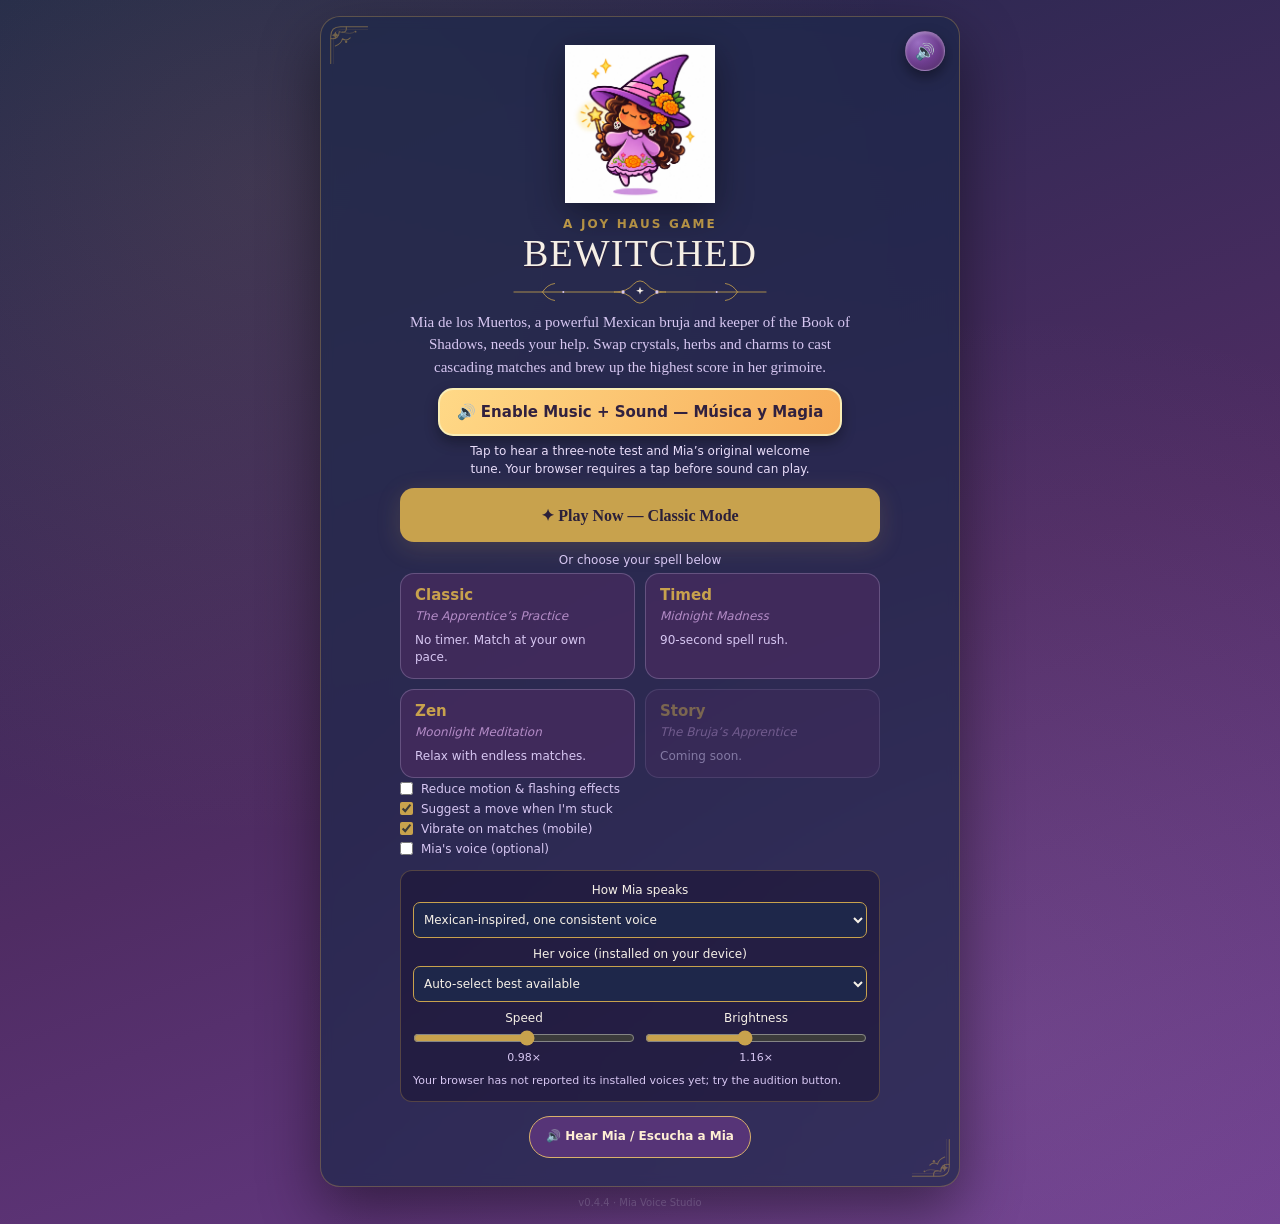
==== commit 4b5fa6da: "Fix v0.4.5 audio activation, audible SFX test and welcome music" ====
--- a/index.html
+++ b/index.html
@@ -3,7 +3,7 @@
 <head>
 <meta charset="UTF-8">
 <meta name="viewport" content="width=device-width, initial-scale=1.0">
-<title>Bewitched — Mia de los Muertos</title>
+<title>Bewitched v0.4.5 — Mia de los Muertos</title>
 
 
 
@@ -562,6 +562,12 @@
 .mia-portrait[data-reduced-motion="true"] .mia-portrait__body,
 .mia-portrait[data-reduced-motion="true"] .mia-portrait__expression,
 .mia-portrait[data-reduced-motion="true"] .mia-portrait__sparkle { animation: none !important; }
+
+.sound-launch{display:flex;flex-direction:column;align-items:center;gap:6px;width:100%;margin:10px 0 8px}
+.sound-start-btn{font:700 15px system-ui,sans-serif;background:linear-gradient(120deg,#ffd987,#f7ac58);color:#31213f;border:2px solid #f9edb5;border-radius:15px;padding:13px 17px;box-shadow:0 6px 14px #0005;cursor:pointer;max-width:100%}
+.sound-start-btn:hover,.sound-start-btn:focus-visible{filter:brightness(1.1);outline-offset:3px}
+#audio-status{font:12px/1.5 system-ui,sans-serif;color:#e9ddfa;max-width:340px;text-align:center}
+.sound-test-btn{border:1px solid #c8a24d;background:#39254d;color:#fff3cc;padding:9px 10px;border-radius:10px;font:600 12px system-ui,sans-serif;cursor:pointer;margin-top:12px;width:100%}
 </style></head>
 <body>
   <div id="app">
@@ -579,7 +585,11 @@
             Book of Shadows, needs your help. Swap crystals, herbs and charms to
             cast cascading matches and brew up the highest score in her grimoire.
           </p>
-          <div class="game-launch" aria-label="Start a game">
+          <div class="sound-launch" aria-label="Audio controls">
+<button type="button" id="welcome-audio-btn" class="sound-start-btn">🔊 Enable Music + Sound — Música y Magia</button>
+<p id="audio-status" role="status" aria-live="polite">Tap to hear a three-note test and Mia’s original welcome tune. Your browser requires a tap before sound can play.</p>
+</div>
+<div class="game-launch" aria-label="Start a game">
               <button id="quick-play-btn" class="pill solid game-launch-primary" type="button">✦ Play Now — Classic Mode</button>
               <p class="game-launch-sub">Or choose your spell below</p>
               <div id="mode-list">
@@ -666,6 +676,7 @@
         <div class="music-mixer panel-block">
           <label for="music-volume">☾ Moonlight music <span id="music-volume-label">44%</span></label>
           <input id="music-volume" type="range" min="0" max="100" value="44" aria-label="Music volume">
+          <button type="button" id="audio-test-btn" class="sound-test-btn">🔊 Enable / Test Game Sound</button>
           <label class="mia-voice-play-control"><input id="mia-voice-in-game" type="checkbox"> Mia's voice <span>optional</span></label>
         </div>
       </aside>
@@ -699,7 +710,7 @@
 (async()=>{
 // Self-contained offline loader. The embedded files are the *same* modules as
 // the multipage build, and imported via generated local Blob URLs.
-const sources={"src/game.js": "import { Board } from './board.js';\nimport { BoardRenderer } from './render.js';\nimport { attachInput } from './input.js';\nimport { audio } from './audio.js';\nimport { settings } from './settings.js';\nimport { reportScore } from './highscores.js';\nimport { haptics } from './haptics.js';\n\nexport const MODES = {\n  classic: {\n    key: 'classic',\n    title: 'Classic',\n    subtitle: \"The Apprentice's Practice\",\n    blurb: 'Untimed matching. Fill your spell-point bar and level up for as long as you like.',\n    timed: false,\n  },\n  timed: {\n    key: 'timed',\n    title: 'Timed',\n    subtitle: 'Midnight Madness',\n    blurb: 'Match as fast as you can before the 90-second countdown runs out.',\n    timed: true,\n    duration: 90,\n  },\n  zen: {\n    key: 'zen',\n    title: 'Zen',\n    subtitle: 'Moonlight Meditation',\n    blurb: 'No clock, no pressure \u2014 just cascades and sparkle. Ends whenever you like.',\n    timed: false,\n    zen: true,\n  },\n  story: {\n    key: 'story',\n    title: 'Story',\n    subtitle: \"The Bruja's Apprentice\",\n    blurb: 'Potion recipes and curse-breaking chapters. Coming soon!',\n    locked: true,\n  },\n};\n\nconst LEVEL_UP_SCORE = 500;\nconst AUTO_HINT_IDLE_MS = 8000;\n\nexport class GameSession {\n  constructor(canvas, modeKey, hooks = {}) {\n    this.mode = MODES[modeKey];\n    this.hooks = hooks;\n    this.ended = false;\n\n    this.board = new Board({\n      onScore: (delta, combo) => this._addScore(delta, combo),\n      onParticles: (pts) => this.renderer.addParticles(pts),\n      onCombo: (info) => {\n        if (this.ended) return;\n        this.renderer.handleCombo(info);\n        this.hooks.onCombo?.(info);\n        if (info.comboKind && info.comboKind !== 'solo-activation') {\n          audio.playComboSwap();\n          haptics.comboSwap();\n        } else {\n          haptics.match();\n        }\n      },\n      onShuffle: () => {\n        if (this.ended) return;\n        audio.playShuffle();\n        this.hooks.onShuffle?.();\n      },\n      onPower: () => {\n        if (this.ended) return;\n        audio.playPower();\n        haptics.power();\n      },\n      onNoMoves: () => {\n        if (this.mode.key === 'classic') {\n          this.end();\n          return true;\n        }\n        return false;\n      },\n    });\n    this.renderer = new BoardRenderer(canvas, this.board);\n    this.detachInput = attachInput(canvas, this.board, this.renderer, {\n      onSwapAttempt: () => {\n        audio.playSwap();\n        this._touch();\n      },\n      onInvalidSwap: () => {\n        audio.playInvalid();\n        haptics.invalid();\n        this.hooks.onInvalidSwap?.();\n      },\n    });\n\n    this._raf = null;\n    this._timerInterval = null;\n    this._autoHintInterval = null;\n    this._lastActivity = performance.now();\n\n    this._resetRunState();\n\n    this._loop = this._loop.bind(this);\n  }\n\n  _resetRunState() {\n    this.score = 0;\n    this.combo = 0;\n    this.level = 1;\n    this.levelProgress = 0;\n    this.timeLeft = this.mode.timed ? this.mode.duration : 0;\n  }\n\n  _touch() {\n    this._lastActivity = performance.now();\n  }\n\n  hint() {\n    if (this.ended) return false;\n    const found = this.board.showHint();\n    if (found) {\n      audio.playHint();\n      this._touch();\n      this.hooks.onHint?.('manual');\n    }\n    return found;\n  }\n\n  /** Re-deals the board and resets score/level/timer without tearing down\n   *  the session (input, renderer, and ambient audio keep running). */\n  restart() {\n    // Do not discard a live grid during asynchronous removal/cascade;\n    // a pending clear would otherwise mutate the newly reset board.\n    if (this.ended || this.board.busy) return false;\n    this._resetRunState();\n    this.board.reset();\n    this.renderer.particles = [];\n    this.renderer.popups = [];\n    this.renderer.callout = null;\n    this.renderer.flash = null;\n    this._touch();\n    this.hooks.onScore?.(this.score, 0, 0);\n    this.hooks.onLevelUp?.(this.level);\n    this.hooks.onTick?.(this.timeLeft);\n    return true;\n  }\n\n  start() {\n    audio.ensure();\n    audio.startAmbient();\n    this._touch();\n    this._loop();\n    if (this.mode.timed) {\n      this._timerInterval = setInterval(() => {\n        if (this.ended) return;\n        this.timeLeft -= 1;\n        this.hooks.onTick?.(this.timeLeft);\n        if (this.timeLeft <= 0) {\n          this.timeLeft = 0;\n          this.end();\n        }\n      }, 1000);\n    }\n    this._autoHintInterval = setInterval(() => {\n      if (this.ended || this.board.busy || !settings.autoHint) return;\n      if (performance.now() - this._lastActivity >= AUTO_HINT_IDLE_MS) {\n        const found = this.board.showHint();\n        if (found) {\n          audio.playHint();\n          this._touch();\n          this.hooks.onHint?.('auto');\n        }\n      }\n    }, 1000);\n  }\n\n  _addScore(delta, combo) {\n    // Freeze scores once the player finishes or leaves a running cascade.\n    if (this.ended) return;\n    this.score += delta;\n    this.combo = combo;\n    audio.playMatch(combo);\n    this.levelProgress += delta;\n    while (this.levelProgress >= LEVEL_UP_SCORE) {\n      this.levelProgress -= LEVEL_UP_SCORE;\n      this.level += 1;\n      audio.playLevelUp();\n      this.hooks.onLevelUp?.(this.level);\n    }\n    this.hooks.onScore?.(this.score, delta, combo);\n  }\n\n  _loop() {\n    if (this.ended) return;\n    this.renderer.draw();\n    this._raf = requestAnimationFrame(this._loop);\n  }\n\n  end() {\n    if (this.ended) return;\n    this.ended = true;\n    if (this._timerInterval) clearInterval(this._timerInterval);\n    if (this._autoHintInterval) clearInterval(this._autoHintInterval);\n    if (this._raf) cancelAnimationFrame(this._raf);\n    this.detachInput();\n    audio.playGameOver();\n    audio.stopAmbient();\n    const isNewTop = reportScore(this.mode.key, this.score);\n    this.hooks.onEnd?.(this.score, isNewTop);\n  }\n}\n", "src/highscores.js": "// Persistent top score, kept separately per game mode.\nconst PREFIX = 'bewitched-top-';\n\nexport function getTopScore(modeKey) {\n  try {\n    return Number(localStorage.getItem(PREFIX + modeKey)) || 0;\n  } catch {\n    return 0;\n  }\n}\n\n/** Returns true if this score set a new record for the mode. */\nexport function reportScore(modeKey, score) {\n  const top = getTopScore(modeKey);\n  if (score <= top) return false;\n  try {\n    localStorage.setItem(PREFIX + modeKey, String(score));\n  } catch {\n    /* ignore */\n  }\n  return true;\n}\n", "src/render.js": "import { drawPiece, typeById } from './pieces.js';\nimport { UI } from './palette.js';\nimport { clamp, easeOutCubic, easeOutBack, lerp, randInt } from './util.js';\nimport { settings } from './settings.js';\n\nconst SWAP_SHRINK = 220;\nconst POPUP_LIFE = 900;\nconst CALLOUT_LIFE = 1100;\nconst FLASH_LIFE = 260;\n\nconst COMBO_CALLOUTS = {\n  3: 'Nice!',\n  4: 'Great!',\n  5: 'Spellbinding!',\n};\nconst COMBO_CALLOUT_MAX = 'Cursed Combo!';\n\nconst COMBO_KIND_CALLOUTS = {\n  'spark-spark': 'Double Spark!',\n  'spark-crystalball': 'Charm Unleashed!',\n  'crystalball-spark': 'Charm Unleashed!',\n  'crystalball-crystalball': 'Twin Crystal Balls!',\n  'comet-comet': 'Twin Comets!',\n  'comet-crystalball': 'Cosmic Crystal!',\n  'comet-spark': 'Comet Storm!',\n  'comet-witchfire': 'Celestial Witchfire!',\n  'witchfire-witchfire': 'Double Witchfire!',\n  'spark-witchfire': 'Blazing Spark!',\n  'crystalball-witchfire': 'Enchanted Fire!',\n};\n\nconst SPAWN_KIND_CALLOUTS = {\n  comet: 'A Comet Falls!',\n  witchfire: 'Witchfire Kindled!',\n};\n\nexport class BoardRenderer {\n  constructor(canvas, board) {\n    this.canvas = canvas;\n    this.ctx = canvas.getContext('2d');\n    this.board = board;\n    this.particles = [];\n    this.popups = [];\n    this.callout = null; // {text, born}\n    this.flash = null; // {born, color}\n    this.cellSize = canvas.width / board.cols;\n    this.stars = Array.from({ length: 28 }, () => ({\n      x: Math.random() * canvas.width,\n      y: Math.random() * canvas.height,\n      r: 0.6 + Math.random() * 1.3,\n      phase: Math.random() * Math.PI * 2,\n      speed: 0.6 + Math.random() * 0.8,\n    }));\n  }\n\n  resize() {\n    this.cellSize = this.canvas.width / this.board.cols;\n  }\n\n  addParticles(points) {\n    const now = performance.now();\n    points.forEach(({ row, col, type }) => {\n      const cx = col * this.cellSize + this.cellSize / 2;\n      const cy = row * this.cellSize + this.cellSize / 2;\n      const color = typeById(type)?.color || UI.gold;\n      const count = settings.reducedMotion ? randInt(2, 3) : randInt(5, 8);\n      for (let i = 0; i < count; i++) {\n        const a = Math.random() * Math.PI * 2;\n        const speed = 60 + Math.random() * 90;\n        this.particles.push({\n          x: cx,\n          y: cy,\n          vx: Math.cos(a) * speed,\n          vy: Math.sin(a) * speed,\n          born: now,\n          life: 420 + Math.random() * 220,\n          color,\n          size: 3 + Math.random() * 3,\n        });\n      }\n    });\n  }\n\n  /** Called from game.js on every Board#onCombo event. */\n  handleCombo({ scoreGain, combo, points, hadPower, spawnKinds = [], comboKind }) {\n    if (!points.length) return;\n    const cx = points.reduce((s, p) => s + p.col, 0) / points.length;\n    const cy = points.reduce((s, p) => s + p.row, 0) / points.length;\n    const x = cx * this.cellSize + this.cellSize / 2;\n    const y = cy * this.cellSize + this.cellSize / 2;\n    this._addPopup(x, y, `+${scoreGain}`);\n\n    const comboKindText = comboKind && comboKind !== 'solo-activation' ? COMBO_KIND_CALLOUTS[comboKind] : null;\n    const rareSpawn = spawnKinds.find((k) => SPAWN_KIND_CALLOUTS[k]);\n    const spawnText = rareSpawn ? SPAWN_KIND_CALLOUTS[rareSpawn] : null;\n    const calloutText = comboKindText || spawnText || (combo >= 6 ? COMBO_CALLOUT_MAX : COMBO_CALLOUTS[combo]);\n    if (calloutText) this._setCallout(calloutText);\n\n    if (!settings.reducedMotion && (hadPower || comboKindText)) {\n      const bigFlash =\n        comboKind === 'spark-spark' ||\n        comboKind === 'spark-crystalball' ||\n        comboKind === 'crystalball-crystalball' ||\n        spawnText;\n      this.flash = {\n        born: performance.now(),\n        color: bigFlash ? 'rgba(185,164,255,0.45)' : 'rgba(255,226,150,0.35)',\n      };\n    }\n  }\n\n  _addPopup(x, y, text) {\n    this.popups.push({ x, y, text, born: performance.now() });\n  }\n\n  _setCallout(text) {\n    this.callout = { text, born: performance.now() };\n  }\n\n  _updateParticles(now, dt) {\n    this.particles = this.particles.filter((p) => now - p.born < p.life);\n    this.particles.forEach((p) => {\n      p.x += p.vx * dt;\n      p.y += p.vy * dt;\n      p.vy += 90 * dt;\n    });\n  }\n\n  _drawBackground(now) {\n    const { ctx, canvas, cellSize, board } = this;\n    const w = canvas.width;\n    const h = canvas.height;\n\n    const bg = ctx.createRadialGradient(w / 2, h * 0.38, w * 0.12, w / 2, h / 2, w * 0.75);\n    bg.addColorStop(0, '#3a2250');\n    bg.addColorStop(0.55, '#241638');\n    bg.addColorStop(1, '#150d22');\n    ctx.fillStyle = bg;\n    ctx.fillRect(0, 0, w, h);\n\n    // twinkling dust\n    this.stars.forEach((s) => {\n      const tw = settings.reducedMotion\n        ? 0.6\n        : 0.35 + 0.65 * (0.5 + 0.5 * Math.sin(now / 1000 * s.speed + s.phase));\n      ctx.save();\n      ctx.globalAlpha = tw * 0.8;\n      ctx.fillStyle = UI.lilac;\n      ctx.beginPath();\n      ctx.arc(s.x, s.y, s.r, 0, Math.PI * 2);\n      ctx.fill();\n      ctx.restore();\n    });\n\n    // faint rune circle behind the board\n    ctx.save();\n    ctx.globalAlpha = 0.12;\n    ctx.strokeStyle = UI.gold;\n    ctx.lineWidth = 1.5;\n    ctx.beginPath();\n    ctx.arc(w / 2, h / 2, w * 0.42, 0, Math.PI * 2);\n    ctx.stroke();\n    ctx.beginPath();\n    ctx.arc(w / 2, h / 2, w * 0.3, 0, Math.PI * 2);\n    ctx.stroke();\n    for (let i = 0; i < 8; i++) {\n      const a = (Math.PI / 4) * i;\n      ctx.beginPath();\n      ctx.moveTo(w / 2 + Math.cos(a) * w * 0.3, h / 2 + Math.sin(a) * h * 0.3);\n      ctx.lineTo(w / 2 + Math.cos(a) * w * 0.42, h / 2 + Math.sin(a) * h * 0.42);\n      ctx.stroke();\n    }\n    ctx.restore();\n\n    // cell checker + hairlines\n    for (let r = 0; r < board.rows; r++) {\n      for (let c = 0; c < board.cols; c++) {\n        const checker = (r + c) % 2 === 0;\n        ctx.fillStyle = checker ? 'rgba(200,162,77,0.05)' : 'rgba(0,0,0,0.08)';\n        ctx.fillRect(c * cellSize, r * cellSize, cellSize, cellSize);\n      }\n    }\n    ctx.save();\n    ctx.strokeStyle = 'rgba(200,162,77,0.08)';\n    ctx.lineWidth = 1;\n    for (let i = 1; i < board.cols; i++) {\n      ctx.beginPath();\n      ctx.moveTo(i * cellSize, 0);\n      ctx.lineTo(i * cellSize, h);\n      ctx.stroke();\n    }\n    for (let i = 1; i < board.rows; i++) {\n      ctx.beginPath();\n      ctx.moveTo(0, i * cellSize);\n      ctx.lineTo(w, i * cellSize);\n      ctx.stroke();\n    }\n    ctx.restore();\n  }\n\n  _drawSelection(now) {\n    const sel = this.board.selected;\n    if (!sel) return;\n    const { ctx, cellSize } = this;\n    const cx = sel.col * cellSize + cellSize / 2;\n    const cy = sel.row * cellSize + cellSize / 2;\n    const pulse = settings.reducedMotion ? 0.5 : 0.5 + 0.5 * Math.sin(now / 160);\n    ctx.save();\n    ctx.strokeStyle = UI.gold;\n    ctx.lineWidth = 3;\n    ctx.shadowColor = UI.gold;\n    ctx.shadowBlur = settings.reducedMotion ? 4 : 10;\n    ctx.globalAlpha = 0.6 + pulse * 0.4;\n    ctx.beginPath();\n    ctx.roundRect(cx - cellSize / 2 + 4, cy - cellSize / 2 + 4, cellSize - 8, cellSize - 8, 10);\n    ctx.stroke();\n    ctx.restore();\n  }\n\n  _drawHint(now) {\n    const hint = this.board.hint;\n    if (!hint) return;\n    if (now > hint.until) {\n      this.board.clearHint();\n      return;\n    }\n    const { ctx, cellSize } = this;\n    const remain = hint.until - now;\n    const fadeOut = remain < 300 ? remain / 300 : 1;\n    const pulse = settings.reducedMotion ? 0.6 : 0.5 + 0.5 * Math.sin(now / 130);\n\n    [hint.a, hint.b].forEach((cell) => {\n      const cx = cell.col * cellSize + cellSize / 2;\n      const cy = cell.row * cellSize + cellSize / 2;\n      ctx.save();\n      ctx.globalAlpha = (0.55 + pulse * 0.45) * fadeOut;\n      ctx.strokeStyle = UI.gold;\n      ctx.lineWidth = 4;\n      ctx.shadowColor = UI.gold;\n      ctx.shadowBlur = 16;\n      ctx.beginPath();\n      ctx.roundRect(cx - cellSize / 2 + 3, cy - cellSize / 2 + 3, cellSize - 6, cellSize - 6, 12);\n      ctx.stroke();\n      ctx.restore();\n    });\n  }\n\n  _drawPopups(now) {\n    const { ctx } = this;\n    this.popups = this.popups.filter((p) => now - p.born < POPUP_LIFE);\n    this.popups.forEach((p) => {\n      const t = (now - p.born) / POPUP_LIFE;\n      const rise = settings.reducedMotion ? 10 : 34;\n      ctx.save();\n      ctx.globalAlpha = clamp(1 - t * 1.1, 0, 1);\n      ctx.fillStyle = UI.gold;\n      ctx.font = `700 ${Math.round(this.cellSize * 0.26)}px system-ui, sans-serif`;\n      ctx.textAlign = 'center';\n      ctx.shadowColor = 'rgba(0,0,0,0.6)';\n      ctx.shadowBlur = 4;\n      ctx.fillText(p.text, p.x, p.y - rise * easeOutCubic(t));\n      ctx.restore();\n    });\n  }\n\n  _drawCallout(now) {\n    if (!this.callout) return;\n    const t = (now - this.callout.born) / CALLOUT_LIFE;\n    if (t >= 1) {\n      this.callout = null;\n      return;\n    }\n    const { ctx, canvas } = this;\n    const pop = t < 0.2 ? easeOutBack(t / 0.2) : 1;\n    const alpha = t > 0.7 ? clamp(1 - (t - 0.7) / 0.3, 0, 1) : 1;\n    ctx.save();\n    ctx.globalAlpha = alpha;\n    ctx.translate(canvas.width / 2, canvas.height * 0.28);\n    ctx.scale(pop, pop);\n    ctx.font = `800 ${Math.round(canvas.width * 0.07)}px Georgia, serif`;\n    ctx.textAlign = 'center';\n    ctx.fillStyle = UI.gold;\n    ctx.strokeStyle = UI.charcoalViolet;\n    ctx.lineWidth = 4;\n    ctx.shadowColor = 'rgba(0,0,0,0.5)';\n    ctx.shadowBlur = 10;\n    ctx.strokeText(this.callout.text, 0, 0);\n    ctx.fillText(this.callout.text, 0, 0);\n    ctx.restore();\n  }\n\n  _drawFlash(now) {\n    if (!this.flash) return;\n    const t = (now - this.flash.born) / FLASH_LIFE;\n    if (t >= 1) {\n      this.flash = null;\n      return;\n    }\n    const { ctx, canvas } = this;\n    ctx.save();\n    ctx.globalAlpha = clamp(1 - t, 0, 1) * 0.8;\n    ctx.fillStyle = this.flash.color;\n    ctx.fillRect(0, 0, canvas.width, canvas.height);\n    ctx.restore();\n  }\n\n  _drawParticles() {\n    const { ctx } = this;\n    const now = performance.now();\n    this.particles.forEach((p) => {\n      const t = (now - p.born) / p.life;\n      ctx.save();\n      ctx.globalAlpha = clamp(1 - t, 0, 1);\n      ctx.fillStyle = p.color;\n      ctx.beginPath();\n      ctx.arc(p.x, p.y, p.size, 0, Math.PI * 2);\n      ctx.fill();\n      ctx.restore();\n    });\n  }\n\n  draw() {\n    const now = performance.now();\n    const dt = 1 / 60;\n    this._updateParticles(now, dt);\n\n    this._drawBackground(now);\n\n    const { ctx, cellSize, board } = this;\n    for (let r = 0; r < board.rows; r++) {\n      for (let c = 0; c < board.cols; c++) {\n        const cell = board.grid[r][c];\n        if (!cell) continue;\n\n        let visRow = cell.row;\n        let visCol = cell.col;\n        if (cell.animDuration > 0) {\n          const t = clamp((now - cell.animStart) / cell.animDuration, 0, 1);\n          const e = easeOutCubic(t);\n          visRow = lerp(cell.fromRow, cell.row, e);\n          visCol = lerp(cell.fromCol, cell.col, e);\n        }\n\n        let scale = 1;\n        let alpha = 1;\n        if (cell.removeStart) {\n          const t = clamp((now - cell.removeStart) / SWAP_SHRINK, 0, 1);\n          scale = 1 - t;\n          alpha = 1 - t;\n        } else if (cell.popStart) {\n          const t = clamp((now - cell.popStart) / 260, 0, 1);\n          scale = t < 1 ? 0.3 + 0.7 * easeOutBack(t) : 1;\n        }\n\n        const cx = visCol * cellSize + cellSize / 2;\n        const cy = visRow * cellSize + cellSize / 2;\n        const radius = (cellSize / 2) * 0.78 * scale;\n        if (radius <= 0.5) continue;\n\n        ctx.save();\n        ctx.globalAlpha = alpha;\n        drawPiece(ctx, cell.type, cx, cy, radius, {\n          special: cell.special,\n          glowT: now / 1000,\n        });\n        ctx.restore();\n      }\n    }\n\n    this._drawHint(now);\n    this._drawSelection(now);\n    this._drawParticles();\n    this._drawPopups(now);\n    this._drawCallout(now);\n    this._drawFlash(now);\n  }\n}\n", "src/input.js": "export function attachInput(canvas, board, renderer, { onInvalidSwap, onSwapAttempt } = {}) {\n  let dragStart = null; // {row, col}\n  let dragHandled = false;\n\n  const cellFromEvent = (evt) => {\n    const rect = canvas.getBoundingClientRect();\n    const scaleX = canvas.width / rect.width;\n    const scaleY = canvas.height / rect.height;\n    const x = (evt.clientX - rect.left) * scaleX;\n    const y = (evt.clientY - rect.top) * scaleY;\n    const col = Math.floor(x / renderer.cellSize);\n    const row = Math.floor(y / renderer.cellSize);\n    if (row < 0 || row >= board.rows || col < 0 || col >= board.cols) return null;\n    return { row, col };\n  };\n\n  const attemptSwap = async (a, b) => {\n    if (onSwapAttempt) onSwapAttempt();\n    const ok = await board.trySwap(a, b);\n    if (!ok && onInvalidSwap) onInvalidSwap();\n  };\n\n  const pointerDown = (evt) => {\n    if (board.busy) return;\n    const cell = cellFromEvent(evt);\n    if (!cell) return;\n    dragHandled = false;\n\n    if (board.selected) {\n      const sel = board.selected;\n      if (sel.row === cell.row && sel.col === cell.col) {\n        board.selected = null;\n        dragStart = null;\n        return;\n      }\n      if (board.isAdjacent(sel, cell)) {\n        board.selected = null;\n        dragStart = null;\n        dragHandled = true;\n        attemptSwap(sel, cell);\n        return;\n      }\n    }\n    board.selected = cell;\n    dragStart = cell;\n  };\n\n  const pointerMove = (evt) => {\n    if (!dragStart || dragHandled || board.busy) return;\n    const cell = cellFromEvent(evt);\n    if (!cell) return;\n    if (cell.row === dragStart.row && cell.col === dragStart.col) return;\n    if (board.isAdjacent(dragStart, cell)) {\n      dragHandled = true;\n      board.selected = null;\n      attemptSwap(dragStart, cell);\n      dragStart = null;\n    }\n  };\n\n  const pointerUp = () => {\n    dragStart = null;\n  };\n\n  canvas.addEventListener('pointerdown', pointerDown);\n  canvas.addEventListener('pointermove', pointerMove);\n  window.addEventListener('pointerup', pointerUp);\n\n  return () => {\n    canvas.removeEventListener('pointerdown', pointerDown);\n    canvas.removeEventListener('pointermove', pointerMove);\n    window.removeEventListener('pointerup', pointerUp);\n  };\n}", "src/settings.js": "// Small persisted user preferences: accessibility + assist options.\nconst KEYS = {\n  reducedMotion: 'bewitched-reduced-motion',\n  autoHint: 'bewitched-auto-hint',\n  haptics: 'bewitched-haptics',\n};\n\nfunction readBool(key, fallback) {\n  try {\n    const v = localStorage.getItem(key);\n    return v === null ? fallback : v === '1';\n  } catch {\n    return fallback;\n  }\n}\n\nfunction writeBool(key, value) {\n  try {\n    localStorage.setItem(key, value ? '1' : '0');\n  } catch {\n    /* ignore */\n  }\n}\n\nexport const settings = {\n  reducedMotion: readBool(KEYS.reducedMotion, false),\n  autoHint: readBool(KEYS.autoHint, true),\n  haptics: readBool(KEYS.haptics, true),\n};\n\nexport function setReducedMotion(value) {\n  settings.reducedMotion = !!value;\n  writeBool(KEYS.reducedMotion, settings.reducedMotion);\n}\n\nexport function setAutoHint(value) {\n  settings.autoHint = !!value;\n  writeBool(KEYS.autoHint, settings.autoHint);\n}\n\nexport function setHaptics(value) {\n  settings.haptics = !!value;\n  writeBool(KEYS.haptics, settings.haptics);\n}\n", "src/pieces.js": "import { PIECE_COLORS, UI } from './palette.js';\nimport { settings } from './settings.js';\nimport { getGemImage } from './gemImages.js';\n\n// Keep stable IDs because the match-three engine stores these in its board.\nexport const PIECE_TYPES = [\n  { id: 'amethyst', name: 'Lavender Amethyst', color: PIECE_COLORS.lavender, shape: 'oval' },\n  { id: 'moonstone', name: 'Teal Princess', color: PIECE_COLORS.teal, shape: 'princess' },\n  { id: 'herb', name: 'Verdant Emerald', color: PIECE_COLORS.lime, shape: 'emerald' },\n  { id: 'star', name: 'Sun Citrine', color: PIECE_COLORS.yellow, shape: 'round' },\n  { id: 'marigold', name: 'Amber Cushion', color: PIECE_COLORS.orange, shape: 'cushion' },\n  { id: 'potion', name: 'Rose Pear', color: PIECE_COLORS.coral, shape: 'pear' },\n  { id: 'crescent', name: 'Periwinkle Marquise', color: PIECE_COLORS.periwinkle, shape: 'marquise' },\n];\nconst BY_ID = Object.fromEntries(PIECE_TYPES.map(p => [p.id, p]));\nexport const typeById = id => BY_ID[id];\n\nfunction pointPath(ctx, points) {\n  ctx.beginPath();\n  ctx.moveTo(points[0][0], points[0][1]);\n  for (let i = 1; i < points.length; i++) ctx.lineTo(points[i][0], points[i][1]);\n  ctx.closePath();\n}\nfunction polygon(n, rotation = 0, rx = 1, ry = 1) {\n  return Array.from({length:n}, (_,i) => {\n    const a = i * Math.PI * 2/n + rotation;\n    return [Math.cos(a)*rx, Math.sin(a)*ry];\n  });\n}\nconst SHAPES = {\n  oval: polygon(12, -Math.PI/2, 0.68, 1.05),\n  princess: [[-.76,-.76],[.76,-.76],[.76,.76],[-.76,.76]],\n  emerald: [[-.45,-1.03],[.45,-1.03],[.76,-.7],[.76,.7],[.45,1.03],[-.45,1.03],[-.76,.7],[-.76,-.7]],\n  round: polygon(12,-Math.PI/2,.94,.94),\n  cushion: [[-.54,-.88],[.54,-.88],[.87,-.55],[.87,.55],[.54,.88],[-.54,.88],[-.87,.55],[-.87,-.55]],\n  pear: [[0,-1.13],[.27,-.8],[.47,-.49],[.66,-.06],[.70,.37],[.53,.76],[.25,1.00],[0,1.04],[-.25,1.00],[-.53,.76],[-.70,.37],[-.66,-.06],[-.47,-.49],[-.27,-.8]],\n  marquise: [[0,-1.15],[.36,-.84],[.59,-.45],[.68,0],[.59,.45],[.36,.84],[0,1.15],[-.36,.84],[-.59,.45],[-.68,0],[-.59,-.45],[-.36,-.84]],\n};\nfunction mapPoints(pts,cx,cy,r) { return pts.map(([x,y]) => [cx+x*r,cy+y*r]); }\nfunction colorShift(hex, amount) {\n  const n = parseInt(hex.slice(1),16);\n  const c = [n>>16,(n>>8)&255,n&255].map(v=>Math.max(0,Math.min(255,Math.round(v+amount))));\n  return 'rgb('+c.join(',')+')';\n}\nfunction fillPolygon(ctx, pts, color, alpha = 1) {\n  ctx.save(); ctx.globalAlpha = alpha; pointPath(ctx,pts); ctx.fillStyle=color; ctx.fill();ctx.restore();\n}\nfunction facet(ctx, pts, indices, c, alpha) {\n  fillPolygon(ctx, indices.map(i=>pts[i]),c,alpha);\n}\nfunction drawJewel(ctx,type,cx,cy,r) {\n  const unit = SHAPES[type.shape];\n  const pts = mapPoints(unit,cx,cy,r);\n  ctx.save();\n  ctx.shadowColor='rgba(9,4,21,.5)';\n  ctx.shadowBlur=r*.3;\n  ctx.shadowOffsetY=r*.2;\n  pointPath(ctx,pts);\n  ctx.fillStyle=type.color;\n  ctx.fill();\n  ctx.restore();\n\n  // Three-dimensional jewel body; all facets are clipped to the actual cut.\n  ctx.save();\n  pointPath(ctx,pts);ctx.clip();\n  const gradient=ctx.createLinearGradient(cx-r,cy-r,cx+r,cy+r);\n  gradient.addColorStop(0,colorShift(type.color,67));\n  gradient.addColorStop(.3,colorShift(type.color,20));\n  gradient.addColorStop(.67,type.color);\n  gradient.addColorStop(1,colorShift(type.color,-53));\n  ctx.fillStyle=gradient;\n  ctx.fillRect(cx-r*1.3,cy-r*1.3,r*2.6,r*2.6);\n\n  const inset=mapPoints(unit,cx,cy,r*.7);\n  for (let i=0;i<pts.length;i++) {\n    const a=pts[i],b=pts[(i+1)%pts.length];\n    const v1=inset[i],v2=inset[(i+1)%pts.length];\n    fillPolygon(ctx,[a,b,v2,v1],i%3===0 ? '#fff' : '#130f30',i%3===0 ? .20 : i%3===1 ? .1 : .16);\n  }\n  // Cut table and angular pavilion facets.\n  const table=mapPoints(unit,cx,cy,r*.43);\n  fillPolygon(ctx,table,'#ffffff',.19);\n  for(let i=0;i<pts.length;i++){\n    const a=inset[i],b=inset[(i+1)%pts.length];\n    fillPolygon(ctx,[a,b,[cx,cy]],i%2===0?'#ffffff':'#17214c',i%2===0?.13:.10);\n  }\n  fillPolygon(ctx,table,type.color,.35);\n  ctx.strokeStyle='rgba(255,255,255,.32)';\n  ctx.lineWidth=Math.max(.7,r*.027);\n  pointPath(ctx,inset);ctx.stroke();\n  pointPath(ctx,table);ctx.stroke();\n  ctx.beginPath();\n  ctx.ellipse(cx-r*.31,cy-r*.35,r*.15,r*.07,-.55,0,Math.PI*2);\n  ctx.fillStyle='rgba(255,255,255,.78)';ctx.fill();\n  ctx.restore();\n\n  ctx.save();\n  pointPath(ctx,pts);\n  ctx.strokeStyle=colorShift(type.color,-69);\n  ctx.lineWidth=Math.max(1.25,r*.055);\n  ctx.lineJoin='round';ctx.stroke();\n  ctx.restore();\n}\nfunction star(ctx,x,y,size,alpha=1,glow='#fff1b7',fill='#fff6d7') {\n  ctx.save();\n  ctx.globalAlpha=alpha;\n  ctx.translate(x,y);\n  ctx.shadowColor=glow;\n  ctx.shadowBlur=size*2.2;\n  ctx.fillStyle=fill;\n  ctx.beginPath();\n  ctx.moveTo(0,-size);\n  ctx.quadraticCurveTo(size*.19,-size*.19,size,0);\n  ctx.quadraticCurveTo(size*.19,size*.19,0,size);\n  ctx.quadraticCurveTo(-size*.19,size*.19,-size,0);\n  ctx.quadraticCurveTo(-size*.19,-size*.19,0,-size);\n  ctx.fill();\n  ctx.restore();\n}\n// A tapered luminous streak trailing a Comet, always pointing the same\n// general direction (gentle sway with t) so it reads as \"in motion\" even\n// when the gem itself is sitting still.\nfunction cometTail(ctx,cx,cy,r,t,hue) {\n  const angle=Math.PI*0.22+Math.sin(t*0.6)*0.05;\n  const len=r*1.9;\n  const tx=cx-Math.cos(angle)*len, ty=cy-Math.sin(angle)*len;\n  ctx.save();\n  const grad=ctx.createLinearGradient(cx,cy,tx,ty);\n  grad.addColorStop(0,hue+'cc');\n  grad.addColorStop(0.5,hue+'55');\n  grad.addColorStop(1,hue+'00');\n  ctx.strokeStyle=grad;\n  ctx.lineCap='round';\n  ctx.lineWidth=Math.max(1.5,r*0.32);\n  ctx.beginPath();\n  ctx.moveTo(cx,cy);\n  ctx.lineTo(tx,ty);\n  ctx.stroke();\n  ctx.restore();\n}\n// Each special kind gets its own halo color and orbiting-star count so\n// they read as distinct at a glance: gold Sparks, violet Crystal Balls,\n// ember Comets (the 6-in-a-row tier \u2014 row + column + color, all at once,\n// with an icy white-blue nucleus and a directional tail), coral-gold\n// Witchfire (the L/T-shape tier \u2014 a 3x3 burst, flame-swirl styling).\nconst SPECIAL_HUES = {\n  'spark-row': '#ffe3a0',\n  'spark-col': '#ffe3a0',\n  crystalball: '#b9a4ff',\n  comet: '#ffb37a',\n  witchfire: '#ff9a56',\n};\nconst SPECIAL_COUNTS = { crystalball: 6, comet: 8, witchfire: 5 };\nconst ICY_CORE = { glow: '#bfeaff', fill: '#eafdff' };\nconst COMET_TAIL_HUE = '#bfe3ff';\nconst WITCHFIRE_EMBER = { glow: '#ffcf8a', fill: '#ffd9a0' };\n\nfunction drawSpecial(ctx,special,cx,cy,r,t) {\n  const ball=special==='crystalball';\n  const comet=special==='comet';\n  const witchfire=special==='witchfire';\n  const reduced=settings.reducedMotion;\n  const motionT = reduced ? 0 : t;\n  const phase=motionT*2.5;\n  const pulse=reduced?0.5:.5+.5*Math.sin(phase*2.6);\n  const hue=SPECIAL_HUES[special]||'#ffe3a0';\n  // Halo sits outside the jewel, not a slash drawn across its artwork.\n  ctx.save();\n  const halo=ctx.createRadialGradient(cx,cy,r*.36,cx,cy,r*1.55);\n  halo.addColorStop(0,hue+'33');\n  halo.addColorStop(.72,hue+'22');\n  halo.addColorStop(1,'rgba(255,255,255,0)');\n  ctx.fillStyle=halo;\n  ctx.globalAlpha=.73+pulse*.27;\n  ctx.beginPath();ctx.arc(cx,cy,r*1.55,0,Math.PI*2);ctx.fill();\n\n  ctx.strokeStyle=hue;\n  ctx.lineWidth=Math.max(1.3,r*.055);\n  ctx.shadowColor=hue;\n  ctx.shadowBlur=r*(.38+pulse*.42);\n  ctx.globalAlpha=.55+pulse*.4;\n  ctx.beginPath();ctx.arc(cx,cy,r*1.12,phase,phase+Math.PI*1.35);ctx.stroke();\n  if(comet||witchfire){\n    // A second, counter-rotating ring for the two rarer tiers.\n    ctx.beginPath();ctx.arc(cx,cy,r*1.3,-phase*1.3,-phase*1.3+Math.PI*1.1);ctx.stroke();\n  }\n\n  if(comet) cometTail(ctx,cx,cy,r,reduced?0:t,COMET_TAIL_HUE);\n\n  const count=SPECIAL_COUNTS[special]||4;\n  for(let i=0;i<count;i++){\n    const a=phase*(i%2===0?1:-.75)+i*2*Math.PI/count;\n    const d=r*(1.12+.1*Math.sin(motionT*3+i));\n    const size=r*(SPECIAL_COUNTS[special]?.12:.10)*(0.72+0.28*Math.sin(t*4+i*2)**2);\n    const alpha=.62+.38*pulse;\n    if(witchfire && i%2===1){\n      // Alternate coral and ember-gold glints for a two-tone flame swirl.\n      star(ctx,cx+Math.cos(a)*d,cy+Math.sin(a)*d,size,alpha,WITCHFIRE_EMBER.glow,WITCHFIRE_EMBER.fill);\n    } else {\n      star(ctx,cx+Math.cos(a)*d,cy+Math.sin(a)*d,size,alpha);\n    }\n  }\n  if(!comet) star(ctx,cx-r*.3,cy-r*.4,r*(ball?.24:.17),.45+.55*pulse);\n  if(ball){\n    ctx.strokeStyle='#f7dfff';\n    ctx.lineWidth=Math.max(1,r*.05);\n    ctx.globalAlpha=.5+.4*pulse;\n    ctx.beginPath();ctx.arc(cx,cy,r*.68,0,Math.PI*2);ctx.stroke();\n    star(ctx,cx+r*.12,cy-r*.06,r*.24,.75+.25*pulse);\n  } else if(comet){\n    // Icy white-blue nucleus \u2014 the \"biggest\" special on the board, and\n    // identifiable by its cool core + tail even with motion reduced.\n    star(ctx,cx,cy,r*.32,.85+.15*pulse,ICY_CORE.glow,ICY_CORE.fill);\n  }\n  ctx.restore();\n}\n// Spark Charms share one halo art regardless of orientation, so a small\n// gold arrow glyph is layered on top to show which way they'll fire \u2014\n// without it, row- and column-clearing charms are visually identical.\nfunction drawDirectionGlyph(ctx, special, cx, cy, r) {\n  if (special !== 'spark-row' && special !== 'spark-col') return;\n  const horizontal = special === 'spark-row';\n  ctx.save();\n  ctx.translate(cx, cy + r * 0.74);\n  if (!horizontal) ctx.rotate(Math.PI / 2);\n  ctx.strokeStyle = '#2b203a';\n  ctx.lineWidth = Math.max(1.4, r * 0.1);\n  ctx.lineCap = 'round';\n  ctx.globalAlpha = 0.85;\n  const w = r * 0.5;\n  ctx.beginPath();\n  ctx.moveTo(-w, 0);\n  ctx.lineTo(w, 0);\n  ctx.moveTo(-w, 0);\n  ctx.lineTo(-w + r * 0.16, -r * 0.14);\n  ctx.moveTo(-w, 0);\n  ctx.lineTo(-w + r * 0.16, r * 0.14);\n  ctx.moveTo(w, 0);\n  ctx.lineTo(w - r * 0.16, -r * 0.14);\n  ctx.moveTo(w, 0);\n  ctx.lineTo(w - r * 0.16, r * 0.14);\n  ctx.stroke();\n  ctx.restore();\n}\n\n// If assets/gems/<id>.svg has loaded (see gemImages.js \u2014 provided by the\n// art/audio collaborator, integrated here once available), draw that\n// instead of the procedural jewel. Falls straight through to the\n// procedural gem otherwise, so this is a safe no-op until those assets\n// exist and are wired in via loadGemImages().\nfunction drawGem(ctx, type, cx, cy, r) {\n  const img = getGemImage(type.id);\n  if (!img) {\n    drawJewel(ctx, type, cx, cy, r);\n    return;\n  }\n  // r is already ~0.39 * cellSize (see render.js), so r*2.3 lands close to\n  // the manifest's suggested `cellSize * 0.90` starting point.\n  const size = r * 2.3;\n  ctx.save();\n  ctx.shadowColor = 'rgba(9,4,21,.5)';\n  ctx.shadowBlur = r * 0.3;\n  ctx.shadowOffsetY = r * 0.2;\n  ctx.drawImage(img, cx - size / 2, cy - size / 2, size, size);\n  ctx.restore();\n}\n\n/**\n * Seven gems, each either the procedural geometry-based cut below or,\n * once supplied, external artwork (see drawGem). Special pieces glow,\n * pulse, and emit orbiting animated stars regardless of which art is used.\n */\nexport function drawPiece(ctx,typeId,cx,cy,r,{special=null,glowT=0}={}) {\n  const type=BY_ID[typeId];if(!type)return;\n  if(special){\n    const reduced=settings.reducedMotion;\n    ctx.save();\n    ctx.shadowColor=SPECIAL_HUES[special]||'#ffe3a0';\n    ctx.shadowBlur=reduced?r*.5:r*(.6+.45*Math.sin(glowT*3)**2);\n    drawGem(ctx,type,cx,cy,r);\n    ctx.restore();\n    drawSpecial(ctx,special,cx,cy,r,glowT);\n    drawDirectionGlyph(ctx,special,cx,cy,r);\n  }else {\n    drawGem(ctx,type,cx,cy,r);\n  }\n}\n", "src/audio.js": "// Original, low-volume whimsigoth score and puzzle sound design.\nimport { MoonlitScorePlayer } from './music/score-player.js';\n// All notes are synthesized locally with Web Audio; no copyrighted recordings.\nconst MUTE_KEY = 'bewitched-muted';\nconst MUSIC_KEY = 'bewitched-music-enabled';\nconst VOLUME_KEY = 'bewitched-music-volume';\nclass AudioEngine {\n  constructor(){\n    this.ctx=null;this.master=null;this.fxBus=null;this.musicBus=null;\n    this.ambient=null;\n    try{\n      this.muted=localStorage.getItem(MUTE_KEY)==='1';\n      this.musicEnabled=localStorage.getItem(MUSIC_KEY)!=='0';\n      this.musicVolume=Number(localStorage.getItem(VOLUME_KEY)??'0.44');\n      if(!Number.isFinite(this.musicVolume))this.musicVolume=.44;\n      this.musicVolume=Math.max(0,Math.min(1,this.musicVolume));\n    }catch{this.muted=false;this.musicEnabled=true;this.musicVolume=.44;}\n  }\n  ensure(){\n    const Context=window.AudioContext||window.webkitAudioContext;\n    if(!Context)return;\n    if(!this.ctx){\n      this.ctx=new Context();this.master=this.ctx.createGain();\n      this.master.gain.value=.8;\n      this.fxBus=this.ctx.createGain();this.fxBus.gain.value=this.muted?0:.26;\n      this.musicBus=this.ctx.createGain();\n      this.musicBus.gain.value=this.musicEnabled?this.musicVolume*.22:0;\n      this.fxBus.connect(this.master);this.musicBus.connect(this.master);\n      this.master.connect(this.ctx.destination);\n    }\n    if(this.ctx.state==='suspended')this.ctx.resume().catch(()=>{});\n  }\n  // SFX mute must not silence the independent original ambient music.\n  setMuted(value){\n    this.muted=!!value;\n    if(this.ctx)this.fxBus.gain.setTargetAtTime(this.muted?0:.26,this.ctx.currentTime,.05);\n    try{localStorage.setItem(MUTE_KEY,this.muted?'1':'0');}catch{}\n  }\n  toggleMuted(){this.setMuted(!this.muted);return this.muted;}\n  setMusicEnabled(value){\n    this.musicEnabled=!!value;\n    if(this.ctx)this.musicBus.gain.setTargetAtTime(this.musicEnabled?this.musicVolume*.22:0,this.ctx.currentTime,.12);\n    try{localStorage.setItem(MUSIC_KEY,this.musicEnabled?'1':'0');}catch{}\n  }\n  toggleMusic(){this.setMusicEnabled(!this.musicEnabled);return this.musicEnabled;}\n  setMusicVolume(value){\n    const n=Number(value);\n    this.musicVolume=Math.max(0,Math.min(1,Number.isFinite(n)?n:.44));\n    if(this.ctx)this.musicBus.gain.setTargetAtTime(this.musicEnabled?this.musicVolume*.22:0,this.ctx.currentTime,.08);\n    try{localStorage.setItem(VOLUME_KEY,String(this.musicVolume));}catch{}\n  }\n  _note(freq,{start=0,length=.3,gain=.1,kind='sine',bus='fx',attack=.02}={}){\n    if(!this.ctx)return;\n    const when=this.ctx.currentTime+Math.max(0,start);\n    const o=this.ctx.createOscillator(),env=this.ctx.createGain();\n    const filter=this.ctx.createBiquadFilter();\n    filter.type='lowpass';filter.frequency.value=kind==='triangle'?1500:2300;\n    o.type=kind;o.frequency.value=freq;\n    env.gain.setValueAtTime(.0001,when);\n    env.gain.linearRampToValueAtTime(gain,when+Math.min(attack,length*.33));\n    env.gain.exponentialRampToValueAtTime(.0001,when+length);\n    o.connect(filter);filter.connect(env);\n    env.connect(bus==='music'?this.musicBus:this.fxBus);\n    o.start(when);o.stop(when+length+.035);\n  }\n  playSwap(){this.ensure();this._note(520,{length:.11,gain:.095,kind:'triangle'});this._note(720,{start:.045,length:.15,gain:.085});}\n  playInvalid(){this.ensure();this._note(220,{length:.12,gain:.08,kind:'triangle'});}\n  playMatch(combo=1){\n    this.ensure();\n    const base=523.25*Math.pow(2,Math.min(4,combo-1)/12);\n    [1,1.25,1.5].forEach((ratio,i)=>this._note(base*ratio,{start:i*.067,length:.26,gain:.09,kind:i?'sine':'triangle'}));\n  }\n  playPower(){this.ensure();[392,523.25,659.25,880].forEach((f,i)=>this._note(f,{start:i*.065,length:.38,gain:.12,kind:'triangle'}));}\n  // A grander sting for a deliberate special+special combo swap: a quick\n  // rising sweep into a held chord, distinct from a single power-up's chime.\n  playComboSwap(){\n    this.ensure();\n    [261.63,329.63,392,523.25,659.25].forEach((f,i)=>this._note(f,{start:i*.035,length:.07,gain:.08,kind:'triangle'}));\n    [523.25,659.25,784].forEach((f,i)=>this._note(f,{start:.19,length:.55,gain:.1,kind:'sine'}));\n  }\n  playShuffle(){this.ensure();[523,440,392].forEach((f,i)=>this._note(f,{start:i*.065,length:.19,gain:.055}));}\n  playHint(){this.ensure();[784,988].forEach((f,i)=>this._note(f,{start:i*.13,length:.35,gain:.055}));}\n  playLevelUp(){this.ensure();[392,493.88,587.33,783.99].forEach((f,i)=>this._note(f,{start:i*.12,length:.48,gain:.11,kind:'triangle'}));}\n  playGameOver(){this.ensure();[440,392,329.63].forEach((f,i)=>this._note(f,{start:i*.2,length:.48,gain:.06}));}\n\n  // Original 16-bar score from src/music/zen-score.js, with Web Audio lookahead.\n  startAmbient(){\n    this.ensure();\n    if(!this.ctx||this.ambient)return;\n    this.musicBus.gain.setTargetAtTime(this.musicEnabled?this.musicVolume*.22:0,this.ctx.currentTime,.12);\n    this.ambient = new MoonlitScorePlayer(this.ctx,this.musicBus);\n    this.ambient.start();\n  }\n  stopAmbient(){\n    if(!this.ambient)return;\n    this.ambient.stop();\n    this.ambient=null;\n    if(this.ctx)this.musicBus.gain.setTargetAtTime(0,this.ctx.currentTime,.15);\n  }\n}\nexport const audio=new AudioEngine();\n", "src/util.js": "export const sleep = (ms) => new Promise((resolve) => setTimeout(resolve, ms));\n\nexport const randInt = (min, max) => Math.floor(Math.random() * (max - min + 1)) + min;\n\nexport const clamp = (v, lo, hi) => Math.max(lo, Math.min(hi, v));\n\nexport const lerp = (a, b, t) => a + (b - a) * t;\n\nexport const easeOutCubic = (t) => 1 - Math.pow(1 - t, 3);\n\nexport const easeOutBack = (t) => {\n  const c1 = 1.70158;\n  const c3 = c1 + 1;\n  return 1 + c3 * Math.pow(t - 1, 3) + c1 * Math.pow(t - 1, 2);\n};", "src/haptics.js": "// Thin wrapper around the Vibration API \u2014 a no-op on desktop browsers and\n// anywhere the setting is off, so call sites never need to guard it.\nimport { settings } from './settings.js';\n\nfunction fire(pattern) {\n  if (!settings.haptics) return;\n  if (typeof navigator === 'undefined' || typeof navigator.vibrate !== 'function') return;\n  navigator.vibrate(pattern);\n}\n\nexport const haptics = {\n  match: () => fire(10),\n  power: () => fire([15, 30, 25]),\n  comboSwap: () => fire([20, 40, 20, 40, 35]),\n  invalid: () => fire(8),\n};\n", "src/gemImages.js": "// Optional externally-supplied gem artwork. Each piece type may have a\n// matching assets/gems/<id>.svg; if it loads, the renderer draws it\n// instead of the procedural jewel. If it 404s, is missing entirely, or\n// hasn't finished loading yet, callers get null back and fall through to\n// the procedural gem \u2014 nothing here ever throws or blocks rendering.\n//\n// No import from pieces.js on purpose (pieces.js imports getGemImage from\n// here, so importing PIECE_TYPES back would make a dependency cycle) \u2014\n// callers pass the ids they want loaded instead.\n\nconst images = new Map(); // id -> HTMLImageElement | 'failed'\n\nexport function loadGemImages(ids, basePath = 'assets/gems/') {\n  ids.forEach((id) => {\n    if (images.has(id)) return;\n    const img = new Image();\n    img.src = `${basePath}${id}.svg`;\n    // decode() (per the asset manifest) guarantees a fully decoded raster\n    // before drawImage ever touches it \u2014 avoids a first-frame flash of a\n    // half-painted image that onload alone doesn't protect against.\n    img\n      .decode()\n      .then(() => images.set(id, img))\n      .catch(() => images.set(id, 'failed'));\n  });\n}\n\nexport function getGemImage(id) {\n  const entry = images.get(id);\n  return entry && entry !== 'failed' ? entry : null;\n}\n", "src/mia-companion.js": "/**\n * Mia de los Muertos: playful companion reactions, captions, expression layers,\n * and optional speech. Does not touch the board or change game outcomes.\n */\nimport { createMiaDirector } from '../assets/ui/mia/mia-director.js';\nimport { createMiaVoice } from '../assets/ui/mia/mia-voice.js';\n\nconst MIA_VOICE_KEY = 'bewitched-mia-voice';\nconst MIA_STYLE_KEY = 'bewitched-mia-voice-style';\nconst MIA_VOICE_URI_KEY = 'bewitched-mia-voice-uri';\nconst MIA_RATE_KEY = 'bewitched-mia-voice-rate';\nconst MIA_PITCH_KEY = 'bewitched-mia-voice-pitch';\nfunction pref(key, fallback='') {try{return localStorage.getItem(key)??fallback}catch{return fallback}}\nfunction save(key,value){try{localStorage.setItem(key,String(value))}catch{}}\nconst EXPRESSIONS = new Set(['smile', 'wink', 'surprised', 'excited', 'hint', 'talk-a', 'talk-o']);\nconst PRIORITY = { match_3: 1, match_4: 3, special_created: 4, cascade_big: 5, match_5: 6, level_up: 7, special_combo: 8 };\nconst ASSET_BASE = 'assets/ui/mia/expressions/';\n\nfunction readVoicePreference() {\n  try { return localStorage.getItem(MIA_VOICE_KEY) === '1'; }\n  catch { return false; }\n}\n\nexport class MiaCompanion {\n  constructor({ portrait, expression, bubble, endLine } = {}) {\n    this.portrait = portrait;\n    this.expression = expression;\n    this.bubble = bubble;\n    this.endLine = endLine;\n    this.active = false;\n    this.runId = 0;\n    this.bubbleTimer = null;\n    this.moveTimer = null;\n    this.mouthTimer = null;\n    this.pendingMove = null;\n    this.currentExpression = 'smile';\n    this.voice = createMiaVoice({ enabled: readVoicePreference(), style:pref(MIA_STYLE_KEY,'coherent'), rate:Number(pref(MIA_RATE_KEY,'0.98')), pitch:Number(pref(MIA_PITCH_KEY,'1.16')) });\n    this.voice.setVoiceURI(pref(MIA_VOICE_URI_KEY));\n    this.voice.setTalkingListener((talking) => this._setTalking(talking));\n    this.director = null;\n    this.scriptPromise = fetch('assets/ui/mia/dialogue.json')\n      .then((response) => {\n        if (!response.ok) throw new Error(`Mia dialogue: HTTP ${response.status}`);\n        return response.json();\n      })\n      .then((script) => {\n        this.director = createMiaDirector({\n          script,\n          onCue: (cue) => this._show(cue),\n          enabled: () => this.active,\n        });\n        return script;\n      })\n      .catch((error) => {\n        console.warn('Mia captions unavailable:', error);\n        return null;\n      });\n    this._setExpression(null);\n    this.setReducedMotion(false);\n  }\n\n  /** Explicit, one-off audition from the welcome screen: doesn't change saved auto-voice setting. */\n  previewGreeting() {\n    return this.voice.speak({\n      text: '\u00a1Hola, aprendiz! Ready to make a little magic?',\n      segments: [{text:'\u00a1Hola, aprendiz!',locale:'es-MX'}, {text:'Ready to make a little magic?',locale:'en-US'}],\n    }, {preview:true});\n  }\n\n  get voiceEnabled() { return this.voice.isEnabled(); }\n  get voiceAvailable() { return this.voice.canSpeak(); }\n\n  setVoiceEnabled(value) {\n    const enabled = this.voiceAvailable && Boolean(value);\n    this.voice.setEnabled(enabled);\n    try { localStorage.setItem(MIA_VOICE_KEY, enabled ? '1' : '0'); } catch {}\n    return enabled;\n  }\n\n  getVoiceOptions(){return this.voice.getVoices()}\n  getRecommendedVoice(){return this.voice.getRecommendedVoice()}\n  getVoiceStyle(){return this.voice.getStyle()}\n  getVoiceURI(){return this.voice.getSelectedVoiceURI()}\n  getVoiceRate(){return this.voice.getRate()}\n  getVoicePitch(){return this.voice.getPitch()}\n  watchAvailableVoices(fn){return this.voice.onVoicesChanged(fn)}\n  configureVoice({style,voiceURI,rate,pitch}={}){\n    if(style!==undefined){this.voice.setStyle(style);save(MIA_STYLE_KEY,this.voice.getStyle())}\n    if(voiceURI!==undefined){this.voice.setVoiceURI(voiceURI);save(MIA_VOICE_URI_KEY,this.voice.getSelectedVoiceURI())}\n    if(rate!==undefined){this.voice.setRate(rate);save(MIA_RATE_KEY,this.voice.getRate())}\n    if(pitch!==undefined){this.voice.setPitch(pitch);save(MIA_PITCH_KEY,this.voice.getPitch())}\n  }\n\n  setReducedMotion(value) {\n    if (!this.portrait) return;\n    this.portrait.dataset.reducedMotion = value ? 'true' : 'false';\n  }\n\n  start(mode = 'classic') {\n    this.stop();\n    this.active = true;\n    this.mode = mode;\n    const runId = ++this.runId;\n    this.scriptPromise.then(() => {\n      if (this.active && this.runId === runId) {\n        this.director?.reset();\n        this.react('game_start', { force: true });\n      }\n    });\n  }\n\n  react(event, options = {}) {\n    if (!this.active) return null;\n    return this.director?.trigger(event, { mode: this.mode, ...options }) ?? null;\n  }\n\n  /** Collate events from an entire cascade into one high-value reaction. */\n  onCombo(info = {}) {\n    let event = 'match_3';\n    const specials = info.spawnKinds ?? [];\n    if (info.comboKind && info.comboKind !== 'solo-activation') event = 'special_combo';\n    else if (specials.includes('comet') || specials.includes('crystalball')) event = 'match_5';\n    else if (info.combo >= 3) event = 'cascade_big';\n    else if (specials.length) event = 'special_created';\n    else if (info.cellCount >= 4) event = 'match_4';\n    this._queueMove(event);\n  }\n\n  onLevelUp() { this._queueMove('level_up'); }\n\n  _queueMove(event) {\n    if (!this.active) return;\n    if (!this.pendingMove || (PRIORITY[event] ?? 0) > (PRIORITY[this.pendingMove] ?? 0)) {\n      this.pendingMove = event;\n    }\n    // Board resolution animates one chain step at a time; debounce until\n    // its last callback so the same action never generates several lines.\n    clearTimeout(this.moveTimer);\n    this.moveTimer = setTimeout(() => {\n      this.moveTimer = null;\n      const winner = this.pendingMove;\n      this.pendingMove = null;\n      if (winner && this.active) this.react(winner);\n    }, 850);\n  }\n\n  _setExpression(name) {\n    if (!this.expression || !this.portrait) return;\n    const valid = name && EXPRESSIONS.has(name);\n    this.expression.hidden = !valid;\n    if (valid) this.expression.src = `${ASSET_BASE}${name}.svg`;\n    this.portrait.dataset.state = valid ? name : 'idle';\n    if (valid && name !== 'talk-a' && name !== 'talk-o') this.currentExpression = name;\n  }\n\n  _show(cue) {\n    clearTimeout(this.bubbleTimer);\n    this._setTalking(false);\n    if (this.bubble) {\n      this.bubble.hidden = false;\n      this.bubble.textContent = cue.text;\n    }\n    this._setExpression(cue.expression);\n    if (this.voiceEnabled) this.voice.speak(cue);\n    this.bubbleTimer = setTimeout(() => {\n      if (!this.active) return;\n      this.voice.stop();\n      this._clearBubble();\n    }, Math.max(2400, cue.durationMs, (cue.text?.length ?? 0)*70));\n  }\n\n  _setTalking(talking) {\n    clearInterval(this.mouthTimer);\n    this.mouthTimer = null;\n    if (!this.active) return;\n    if (talking) {\n      let open = false;\n      this.mouthTimer = setInterval(() => {\n        if (!this.active) return;\n        open = !open;\n        this._setExpression(open ? 'talk-a' : 'talk-o');\n      }, 165);\n    } else if (this.bubble && !this.bubble.hidden) {\n      this._setExpression(this.currentExpression);\n    }\n  }\n\n  _clearBubble() {\n    if (this.bubble) {\n      this.bubble.textContent = '';\n      this.bubble.hidden = true;\n    }\n    this._setExpression(null);\n  }\n\n  finish(isNewRecord = false) {\n    if (this.endLine) this.endLine.textContent = isNewRecord\n      ? 'Wowie! A new top score!'\n      : '\u00a1Eso! You did it, apprentice!';\n    this.stop();\n  }\n\n  stop() {\n    this.active = false;\n    ++this.runId;\n    clearTimeout(this.moveTimer);\n    clearTimeout(this.bubbleTimer);\n    clearInterval(this.mouthTimer);\n    this.moveTimer = null;\n    this.bubbleTimer = null;\n    this.mouthTimer = null;\n    this.pendingMove = null;\n    this.voice.stop();\n    this._clearBubble();\n  }\n}\n", "src/board.js": "import { PIECE_TYPES } from './pieces.js';\nimport { sleep, randInt } from './util.js';\n\nexport const COLS = 8;\nexport const ROWS = 8;\n\nconst TYPE_IDS = PIECE_TYPES.map((p) => p.id);\nconst SWAP_MS = 160;\nconst REMOVE_MS = 220;\nconst FALL_MS = 260;\n\nlet nextId = 1;\nconst key = (r, c) => `${r},${c}`;\n\nfunction makeCell(type, row, col) {\n  return {\n    id: nextId++,\n    type,\n    special: null, // null | 'spark-row' | 'spark-col' | 'crystalball' | 'comet' | 'witchfire'\n    row,\n    col,\n    fromRow: row,\n    fromCol: col,\n    animStart: 0,\n    animDuration: 0,\n    popStart: 0, // pop-in bounce after spawn/refill\n    removeStart: 0, // set when leaving the board (fade/shrink out)\n  };\n}\n\nexport class Board {\n  constructor({ onScore, onParticles, onShuffle, onNoMoves, onPower, onCombo } = {}) {\n    this.cols = COLS;\n    this.rows = ROWS;\n    this.grid = [];\n    this.busy = false;\n    this.selected = null; // {row, col}\n    this.hint = null; // {a:{row,col}, b:{row,col}, until}\n    this.onScore = onScore || (() => {});\n    this.onParticles = onParticles || (() => {});\n    this.onShuffle = onShuffle || (() => {});\n    this.onNoMoves = onNoMoves || (() => false);\n    this.onPower = onPower || (() => {});\n    // Fired once per cascade step with everything a UI needs to place a\n    // floating score popup / combo callout: the score gained, the combo\n    // tier, the board cells that were cleared this step, and \u2014 for a\n    // deliberate special+special swap \u2014 which kind of combo it was.\n    this.onCombo = onCombo || (() => {});\n    this.reset();\n  }\n\n  reset() {\n    let grid;\n    do {\n      grid = this._buildNoMatchGrid();\n    } while (!this._hasValidMoves(grid));\n    this.grid = grid;\n    this.busy = false;\n    this.selected = null;\n    this.hint = null;\n  }\n\n  cellAt(r, c) {\n    if (r < 0 || r >= this.rows || c < 0 || c >= this.cols) return null;\n    return this.grid[r][c];\n  }\n\n  _buildNoMatchGrid() {\n    const grid = Array.from({ length: this.rows }, () => Array(this.cols).fill(null));\n    for (let r = 0; r < this.rows; r++) {\n      for (let c = 0; c < this.cols; c++) {\n        let type;\n        let tries = 0;\n        do {\n          type = TYPE_IDS[randInt(0, TYPE_IDS.length - 1)];\n          tries++;\n        } while (\n          tries < 50 &&\n          ((c >= 2 && grid[r][c - 1]?.type === type && grid[r][c - 2]?.type === type) ||\n            (r >= 2 && grid[r - 1][c]?.type === type && grid[r - 2][c]?.type === type))\n        );\n        grid[r][c] = makeCell(type, r, c);\n      }\n    }\n    return grid;\n  }\n\n  // --- matching -----------------------------------------------------\n\n  _findMatches(grid) {\n    const groups = [];\n    // horizontal runs\n    for (let r = 0; r < this.rows; r++) {\n      let runStart = 0;\n      for (let c = 1; c <= this.cols; c++) {\n        const prev = grid[r][c - 1];\n        const cur = c < this.cols ? grid[r][c] : null;\n        if (!cur || !prev || cur.type !== prev.type) {\n          const len = c - runStart;\n          if (len >= 3) {\n            const cells = [];\n            for (let k = runStart; k < c; k++) cells.push({ row: r, col: k });\n            groups.push({ cells, type: prev.type, orientation: 'row' });\n          }\n          runStart = c;\n        }\n      }\n    }\n    // vertical runs\n    for (let c = 0; c < this.cols; c++) {\n      let runStart = 0;\n      for (let r = 1; r <= this.rows; r++) {\n        const prev = grid[r - 1][c];\n        const cur = r < this.rows ? grid[r][c] : null;\n        if (!cur || !prev || cur.type !== prev.type) {\n          const len = r - runStart;\n          if (len >= 3) {\n            const cells = [];\n            for (let k = runStart; k < r; k++) cells.push({ row: k, col: c });\n            groups.push({ cells, type: prev.type, orientation: 'col' });\n          }\n          runStart = r;\n        }\n      }\n    }\n    return groups;\n  }\n\n  _hasValidMoves(grid) {\n    for (let r = 0; r < this.rows; r++) {\n      for (let c = 0; c < this.cols; c++) {\n        if (c + 1 < this.cols && this._swapIsPlayable(grid, r, c, r, c + 1)) return true;\n        if (r + 1 < this.rows && this._swapIsPlayable(grid, r, c, r + 1, c)) return true;\n      }\n    }\n    return false;\n  }\n\n  // A swap is playable if it forms a match OR activates a special piece \u2014\n  // trySwap() honors both, so the \"any moves left?\" checks must agree,\n  // otherwise the board could reshuffle out from under a free special.\n  _swapIsPlayable(grid, r1, c1, r2, c2) {\n    const a = grid[r1][c1];\n    const b = grid[r2][c2];\n    if (a.special || b.special) return true;\n    return this._swapCreatesMatch(grid, r1, c1, r2, c2);\n  }\n\n  _swapCreatesMatch(grid, r1, c1, r2, c2) {\n    const a = grid[r1][c1];\n    const b = grid[r2][c2];\n    grid[r1][c1] = { ...b, row: r1, col: c1 };\n    grid[r2][c2] = { ...a, row: r2, col: c2 };\n    const matched = this._findMatches(grid).length > 0;\n    grid[r1][c1] = a;\n    grid[r2][c2] = b;\n    return matched;\n  }\n\n  // --- hints -----------------------------------------------------------\n\n  findHint() {\n    for (let r = 0; r < this.rows; r++) {\n      for (let c = 0; c < this.cols; c++) {\n        if (c + 1 < this.cols && this._swapIsPlayable(this.grid, r, c, r, c + 1)) {\n          return { a: { row: r, col: c }, b: { row: r, col: c + 1 } };\n        }\n        if (r + 1 < this.rows && this._swapIsPlayable(this.grid, r, c, r + 1, c)) {\n          return { a: { row: r, col: c }, b: { row: r + 1, col: c } };\n        }\n      }\n    }\n    return null;\n  }\n\n  showHint() {\n    if (this.busy) return false;\n    const found = this.findHint();\n    if (!found) return false;\n    this.hint = { ...found, until: performance.now() + 1900 };\n    return true;\n  }\n\n  clearHint() {\n    this.hint = null;\n  }\n\n  // --- public interaction --------------------------------------------\n\n  isAdjacent(a, b) {\n    const dr = Math.abs(a.row - b.row);\n    const dc = Math.abs(a.col - b.col);\n    return dr + dc === 1;\n  }\n\n  async trySwap(a, b) {\n    if (this.busy) return false;\n    if (!this.isAdjacent(a, b)) return false;\n    this.hint = null;\n    this.busy = true;\n    const now = performance.now();\n    this._swapCells(a, b, now);\n    await sleep(SWAP_MS + 20);\n\n    // Any swap involving a special activates it, even if it also happens\n    // to create an ordinary three-match. Checking for matches first made\n    // two specials *sometimes* fail to detonate together, depending on\n    // surrounding colors. The ability is deterministic now.\n    const cellAtA = this.grid[a.row][a.col];\n    const cellAtB = this.grid[b.row][b.col];\n    if (cellAtA.special || cellAtB.special) {\n      await this._resolveComboSwap(cellAtA, cellAtB);\n      this.busy = false;\n      return true;\n    }\n    const matches = this._findMatches(this.grid);\n    if (matches.length === 0) {\n      // swap back\n      this._swapCells(a, b, performance.now());\n      await sleep(SWAP_MS + 20);\n      this.busy = false;\n      return false;\n    }\n\n    await this._resolveCascades({ swapPivot: a });\n    this.busy = false;\n    return true;\n  }\n\n  _swapCells(a, b, now) {\n    const ca = this.grid[a.row][a.col];\n    const cb = this.grid[b.row][b.col];\n    ca.fromRow = ca.row;\n    ca.fromCol = ca.col;\n    cb.fromRow = cb.row;\n    cb.fromCol = cb.col;\n    ca.row = b.row;\n    ca.col = b.col;\n    cb.row = a.row;\n    cb.col = a.col;\n    ca.animStart = now;\n    ca.animDuration = SWAP_MS;\n    cb.animStart = now;\n    cb.animDuration = SWAP_MS;\n    this.grid[a.row][a.col] = cb;\n    this.grid[b.row][b.col] = ca;\n  }\n\n  /**\n   * Expands removedSet/queue to include everything each special piece in\n   * the queue clears (a row, a column, or every piece of its remembered\n   * color) \u2014 and recurses when that expansion catches further specials,\n   * so a spark that sweeps through a crystal ball chains into it too.\n   */\n  _expandSpecials(removedSet, queue) {\n    const triggered = new Set();\n    while (queue.length) {\n      const pos = queue.pop();\n      const cell = this.grid[pos.row][pos.col];\n      if (!cell || !cell.special || triggered.has(cell.id)) continue;\n      triggered.add(cell.id);\n      if (cell.special === 'spark-row' || cell.special === 'comet') {\n        this._addRow(removedSet, queue, cell.row);\n      }\n      if (cell.special === 'spark-col' || cell.special === 'comet') {\n        this._addCol(removedSet, queue, cell.col);\n      }\n      if (cell.special === 'crystalball' || cell.special === 'comet') {\n        this._addColor(removedSet, queue, cell.type);\n      }\n      if (cell.special === 'witchfire') {\n        for (let dr = -1; dr <= 1; dr++) {\n          for (let dc = -1; dc <= 1; dc++) {\n            const r = cell.row + dr;\n            const c = cell.col + dc;\n            if (r < 0 || r >= this.rows || c < 0 || c >= this.cols) continue;\n            this._addCell(removedSet, queue, r, c);\n          }\n        }\n      }\n    }\n  }\n\n  _addCell(removedSet, queue, r, c) {\n    if (removedSet.has(key(r, c))) return;\n    const p = { row: r, col: c };\n    removedSet.set(key(r, c), p);\n    queue.push(p);\n  }\n\n  _addRow(removedSet, queue, row) {\n    for (let c = 0; c < this.cols; c++) this._addCell(removedSet, queue, row, c);\n  }\n\n  _addCol(removedSet, queue, col) {\n    for (let r = 0; r < this.rows; r++) this._addCell(removedSet, queue, r, col);\n  }\n\n  _addColor(removedSet, queue, type) {\n    for (let r = 0; r < this.rows; r++) {\n      for (let c = 0; c < this.cols; c++) {\n        if (this.grid[r][c]?.type === type) this._addCell(removedSet, queue, r, c);\n      }\n    }\n  }\n\n  /**\n   * Shared tail end of a cleared batch of cells: score, particles,\n   * onCombo, the remove/collapse/refill animation beats. Spawns (newly\n   * minted special pieces) survive at their pivot cell instead of being\n   * cleared; comboSwap batches never have spawns.\n   */\n  async _processRemoval(removedSet, spawns, combo, extra = {}) {\n    const spawnKeys = new Set();\n    spawns.forEach((s) => {\n      const k = key(s.row, s.col);\n      if (removedSet.has(k)) spawnKeys.add(k);\n    });\n\n    const now = performance.now();\n    const particlePts = [];\n    removedSet.forEach((pos, k) => {\n      const cell = this.grid[pos.row][pos.col];\n      if (!cell) return;\n      particlePts.push({ row: pos.row, col: pos.col, type: cell.type });\n      if (spawnKeys.has(k)) return;\n      cell.removeStart = now;\n    });\n\n    spawns.forEach((s) => {\n      const cell = this.grid[s.row][s.col];\n      if (cell && removedSet.has(key(s.row, s.col))) {\n        cell.special = s.special;\n        cell.popStart = now;\n      }\n    });\n\n    const scoreGain = (removedSet.size - spawnKeys.size) * 10 * combo;\n    if (scoreGain > 0) this.onScore(scoreGain, combo);\n    this.onParticles(particlePts);\n    if (spawns.length > 0) this.onPower();\n    if (scoreGain > 0) {\n      this.onCombo({\n        scoreGain,\n        combo,\n        cellCount: removedSet.size,\n        points: particlePts,\n        hadPower: spawns.length > 0,\n        spawnKinds: spawns.map((s) => s.special),\n        comboKind: extra.comboKind || null,\n      });\n    }\n\n    await sleep(REMOVE_MS);\n\n    removedSet.forEach((pos, k) => {\n      if (spawnKeys.has(k)) return;\n      this.grid[pos.row][pos.col] = null;\n    });\n\n    this._collapseAndRefill(performance.now());\n    await sleep(FALL_MS);\n  }\n\n  /**\n   * Swapping two special pieces into each other \u2014 or a special into a\n   * plain piece with no resulting match \u2014 detonates rather than reverts.\n   * Two specials together chain through _expandSpecials simultaneously:\n   * two Sparks clear their rows/columns together (a cross when one is a\n   * row and the other a column), a Spark + Crystal Ball clears a whole\n   * color AND sweeps a row/column, two Crystal Balls clear two colors.\n   */\n  async _resolveComboSwap(cellA, cellB) {\n    const kinds = [cellA.special, cellB.special].filter(Boolean);\n    let comboKind = 'solo-activation';\n    if (kinds.length === 2) {\n      const family = (k) => k.startsWith('spark-') ? 'spark' : k;\n      comboKind = kinds.map(family).sort().join('-');\n    }\n\n    const removedSet = new Map();\n    const queue = [];\n    [cellA, cellB].forEach((cell) => {\n      if (cell.special) {\n        const pos = { row: cell.row, col: cell.col };\n        removedSet.set(key(pos.row, pos.col), pos);\n        queue.push(pos);\n      }\n    });\n    this._expandSpecials(removedSet, queue);\n\n    const combo = kinds.length === 2 ? 2 : 1;\n    await this._processRemoval(removedSet, [], combo, { comboKind });\n\n    // Falling pieces from a big combo clear can themselves form new\n    // matches \u2014 resolve those the normal way, including the end-of-turn\n    // no-valid-moves check.\n    await this._resolveCascades({});\n  }\n\n  async _resolveCascades({ swapPivot = null } = {}) {\n    let combo = 0;\n    for (;;) {\n      const groups = this._findMatches(this.grid);\n      if (groups.length === 0) break;\n      combo += 1;\n\n      const removedSet = new Map(); // key -> {row,col}\n      const spawns = []; // {row, col, special, type}\n      groups.forEach((g) => g.cells.forEach((c) => removedSet.set(key(c.row, c.col), c)));\n\n      // An L/T shape \u2014 a row-run and a column-run of exactly 3 sharing a\n      // corner cell \u2014 is worth more than either run alone, so it becomes\n      // one Witchfire charm instead of two plain 3-clears. Only the plain\n      // 3+3 case is handled; a run of 4+ crossing another run still just\n      // resolves as its own independent spawn below (keeps the shape\n      // detection simple and unambiguous).\n      const consumed = new Set();\n      for (let i = 0; i < groups.length; i++) {\n        if (consumed.has(i) || groups[i].orientation !== 'row' || groups[i].cells.length !== 3) continue;\n        for (let j = 0; j < groups.length; j++) {\n          if (consumed.has(j) || groups[j].orientation !== 'col' || groups[j].cells.length !== 3) continue;\n          const corner = groups[i].cells.find((a) => groups[j].cells.some((b) => a.row === b.row && a.col === b.col));\n          if (!corner) continue;\n          spawns.push({ row: corner.row, col: corner.col, special: 'witchfire', type: groups[i].type });\n          consumed.add(i);\n          consumed.add(j);\n          break;\n        }\n      }\n\n      groups.forEach((g, idx) => {\n        if (consumed.has(idx)) return;\n        const mid = g.cells[Math.floor(g.cells.length / 2)];\n        if (g.cells.length >= 6) {\n          spawns.push({ row: mid.row, col: mid.col, special: 'comet', type: g.type });\n        } else if (g.cells.length >= 5) {\n          spawns.push({ row: mid.row, col: mid.col, special: 'crystalball', type: g.type });\n        } else if (g.cells.length === 4) {\n          spawns.push({\n            row: mid.row,\n            col: mid.col,\n            special: g.orientation === 'row' ? 'spark-row' : 'spark-col',\n            type: g.type,\n          });\n        }\n      });\n\n      // trigger any specials caught in the blast, expanding the removal set\n      const queue = [...removedSet.values()];\n      this._expandSpecials(removedSet, queue);\n\n      await this._processRemoval(removedSet, spawns, combo);\n    }\n\n    if (!this._hasValidMoves(this.grid)) {\n      if (this.onNoMoves()) return;\n      await this._shuffle();\n    }\n  }\n\n  _collapseAndRefill(now) {\n    for (let c = 0; c < this.cols; c++) {\n      const stack = [];\n      for (let r = this.rows - 1; r >= 0; r--) {\n        if (this.grid[r][c]) stack.push(this.grid[r][c]);\n      }\n      let writeRow = this.rows - 1;\n      for (const cell of stack) {\n        this.grid[writeRow][c] = cell;\n        if (cell.row !== writeRow) {\n          cell.fromRow = cell.row;\n          cell.fromCol = c;\n          cell.animStart = now;\n          cell.animDuration = FALL_MS;\n        }\n        cell.row = writeRow;\n        cell.col = c;\n        writeRow--;\n      }\n      // fill remaining empties from above with fresh pieces\n      let spawnOffset = 1;\n      for (let r = writeRow; r >= 0; r--) {\n        const type = TYPE_IDS[randInt(0, TYPE_IDS.length - 1)];\n        const cell = makeCell(type, r, c);\n        cell.fromRow = r - (writeRow + spawnOffset);\n        cell.fromCol = c;\n        cell.animStart = now;\n        cell.animDuration = FALL_MS;\n        cell.popStart = now;\n        this.grid[r][c] = cell;\n        spawnOffset++;\n      }\n    }\n  }\n\n  async _shuffle() {\n    this.onShuffle();\n    const now = performance.now();\n    let grid;\n    do {\n      grid = this._buildNoMatchGrid();\n    } while (!this._hasValidMoves(grid));\n    for (let r = 0; r < this.rows; r++) {\n      for (let c = 0; c < this.cols; c++) {\n        grid[r][c].popStart = now;\n      }\n    }\n    this.grid = grid;\n    await sleep(240);\n  }\n}\n", "src/main.js": "import { GameSession, MODES } from './game.js';\nimport { audio } from './audio.js';\nimport { settings, setReducedMotion, setAutoHint, setHaptics } from './settings.js';\nimport { getTopScore } from './highscores.js';\nimport { PIECE_TYPES } from './pieces.js';\nimport { loadGemImages } from './gemImages.js';\nimport { MiaCompanion } from './mia-companion.js';\n\n// Load the seven bundled gemstone SVGs, with procedural fallback on failure.\nloadGemImages(PIECE_TYPES.map((p) => p.id));\n\nconst BUILD_VERSION = 'v0.4.4 \u00b7 Mia Voice Studio';\n\nconst menu = document.getElementById('menu');\nconst play = document.getElementById('play');\nconst canvas = document.getElementById('board-canvas');\nconst endOverlay = document.getElementById('end-overlay');\nconst modeList = document.getElementById('mode-list');\n\nconst scoreVal = document.getElementById('score-val');\nconst topVal = document.getElementById('top-val');\nconst levelVal = document.getElementById('level-val');\nconst timerBox = document.getElementById('timer-box');\nconst timerVal = document.getElementById('timer-val');\nconst finalScore = document.getElementById('final-score');\nconst endTitle = document.getElementById('end-title');\nconst newRecordBadge = document.getElementById('new-record-badge');\nconst hintBtn = document.getElementById('hint-btn');\nconst restartBtn = document.getElementById('restart-btn');\nconst soundBtn = document.getElementById('sound-btn');\nconst musicBtn = document.getElementById('music-btn');\nconst musicVolume = document.getElementById('music-volume');\nconst musicVolumeLabel = document.getElementById('music-volume-label');\nconst menuSoundBtn = document.getElementById('menu-sound-btn');\nconst reducedMotionToggle = document.getElementById('reduced-motion-toggle');\nconst autoHintToggle = document.getElementById('auto-hint-toggle');\nconst hapticsToggle = document.getElementById('haptics-toggle');\nconst buildTag = document.getElementById('build-tag');\nconst miaVoiceMenu = document.getElementById('mia-voice-toggle');\nconst miaVoiceInGame = document.getElementById('mia-voice-in-game');\nconst mia = new MiaCompanion({\n  portrait: document.getElementById('mia-portrait'),\n  expression: document.getElementById('mia-expression'),\n  bubble: document.getElementById('mia-bubble'),\n  endLine: document.getElementById('end-mia-line'),\n});\n\nfunction updateMiaVoiceControls() {\n  miaVoiceMenu.checked = mia.voiceEnabled;\n  miaVoiceInGame.checked = mia.voiceEnabled;\n  miaVoiceMenu.disabled = !mia.voiceAvailable;\n  miaVoiceInGame.disabled = !mia.voiceAvailable;\n  const title = mia.voiceAvailable ? 'Optional spoken Mia dialogue' : 'Voice unavailable in this browser';\n  miaVoiceMenu.title = title;\n  miaVoiceInGame.title = title;\n}\nfunction changeMiaVoice(e) {\n  mia.setVoiceEnabled(e.target.checked);\n  updateMiaVoiceControls();\n}\nmiaVoiceMenu.addEventListener('change', changeMiaVoice);\nmiaVoiceInGame.addEventListener('change', changeMiaVoice);\nconst miaVoiceStyle=document.getElementById('mia-voice-style');\nconst miaVoicePick=document.getElementById('mia-voice-pick');\nconst miaSpeechRate=document.getElementById('mia-speech-rate');\nconst miaSpeechPitch=document.getElementById('mia-speech-pitch');\nconst miaRateReadout=document.getElementById('mia-rate-readout');\nconst miaPitchReadout=document.getElementById('mia-pitch-readout');\nconst miaVoiceNotice=document.getElementById('mia-voice-notice');\nfunction renderMiaVoiceChoices(){\n  const voices=mia.getVoiceOptions();\n  const current=mia.getVoiceURI();\n  miaVoicePick.replaceChildren();\n  const option=(name,value)=>{const el=document.createElement('option');el.textContent=name;el.value=value;miaVoicePick.appendChild(el)};\n  option('Auto-select best available','');\n  const sorted=[...voices].sort((a,b)=>{\n    const aMx=(a.lang||'').toLowerCase()==='es-mx'?1:0;\n    const bMx=(b.lang||'').toLowerCase()==='es-mx'?1:0;\n    return bMx-aMx||(a.lang||'').localeCompare(b.lang||'')||a.name.localeCompare(b.name);\n  });\n  sorted.forEach(v=>option(`${v.name} (${v.lang})${(v.lang||'').toLowerCase()==='es-mx'?' \u2605 Mexican Spanish':''}`,v.voiceURI));\n  if(current && !voices.some(v=>v.voiceURI===current))option('Previous voice not installed',current);\n  miaVoicePick.value=current;\n  const best=mia.getRecommendedVoice();\n  miaVoiceNotice.textContent=voices.length ? (best\n    ? `Recommended: ${best.name} (${best.lang}). Preview both styles to find the best pronunciation.`\n    : 'No Spanish voice installed. Try the clear bilingual setting or install a Spanish (Mexico) system voice.')\n    : 'Your browser has not reported its installed voices yet; try the audition button.';\n}\nmiaVoiceStyle.value=mia.getVoiceStyle();\nmiaSpeechRate.value=String(mia.getVoiceRate());\nmiaSpeechPitch.value=String(mia.getVoicePitch());\nfunction updateMiaVoiceNumbers(){miaRateReadout.textContent=`${Number(miaSpeechRate.value).toFixed(2)}\u00d7`;miaPitchReadout.textContent=`${Number(miaSpeechPitch.value).toFixed(2)}\u00d7`}\nupdateMiaVoiceNumbers();\nmiaVoiceStyle.addEventListener('change',()=>mia.configureVoice({style:miaVoiceStyle.value}));\nmiaVoicePick.addEventListener('change',()=>mia.configureVoice({voiceURI:miaVoicePick.value}));\nmiaSpeechRate.addEventListener('input',()=>{mia.configureVoice({rate:Number(miaSpeechRate.value)});updateMiaVoiceNumbers()});\nmiaSpeechPitch.addEventListener('input',()=>{mia.configureVoice({pitch:Number(miaSpeechPitch.value)});updateMiaVoiceNumbers()});\nrenderMiaVoiceChoices();\nmia.watchAvailableVoices(renderMiaVoiceChoices);\n\n// Browser synthesis is a temporary audition. It never clones a specific actor's voice.\ndocument.getElementById('mia-hear-btn')?.addEventListener('click', () => {\n  const ok = mia.previewGreeting();\n  const greeting = document.querySelector('.menu-mia-greeting');\n  if (greeting) greeting.textContent = ok ? '\u00a1Hola, aprendiz! Ready to make magic? \u2728' : 'Voice unavailable \u2014 text stays on!';\n});\n\nlet session = null;\nlet lastModeKey = 'classic';\nlet restartArmedTimeout = null;\n\n// Starting a game must not depend on dynamic creation of its launch buttons.\n// The HTML includes working mode choices even if a file viewer blocks scripts.\nfunction renderModeCards() {\n  const knownModes = new Set(Object.keys(MODES));\n  modeList.querySelectorAll('[data-mode]').forEach((card) => {\n    const modeKey = card.dataset.mode;\n    if (knownModes.has(modeKey) && !MODES[modeKey].locked) {\n      card.addEventListener('click', () => startGame(modeKey));\n    }\n  });\n  document.getElementById('quick-play-btn')?.addEventListener('click', () => startGame('classic'));\n  document.getElementById('launch-help')?.classList.add('hidden');\n}\n\nfunction formatTime(sec) {\n  const m = Math.floor(sec / 60);\n  const s = sec % 60;\n  return `${m}:${String(s).padStart(2, '0')}`;\n}\n\nfunction updateMusicControls() {\n  musicBtn.textContent = audio.musicEnabled ? '\u266b' : '\u266b\u0338';\n  musicBtn.setAttribute('aria-pressed', String(audio.musicEnabled));\n  musicBtn.title = audio.musicEnabled ? 'Turn off calming music' : 'Turn on calming music';\n  musicVolume.value = String(Math.round(audio.musicVolume * 100));\n  musicVolumeLabel.textContent = `${Math.round(audio.musicVolume * 100)}%`;\n}\n\nfunction updateSoundIcons() {\n  const icon = audio.muted ? '\ud83d\udd07' : '\ud83d\udd0a';\n  soundBtn.textContent = icon;\n  menuSoundBtn.textContent = icon;\n}\n\nfunction disarmRestart() {\n  clearTimeout(restartArmedTimeout);\n  restartArmedTimeout = null;\n  restartBtn.classList.remove('confirm');\n  restartBtn.textContent = '\ud83d\udd04';\n  restartBtn.title = 'Restart this run';\n}\n\nfunction startGame(modeKey) {\n  lastModeKey = modeKey;\n  menu.classList.add('hidden');\n  endOverlay.classList.add('hidden');\n  play.classList.remove('hidden');\n  disarmRestart();\n\n  scoreVal.textContent = '0';\n  levelVal.textContent = '1';\n  topVal.textContent = String(getTopScore(modeKey));\n  const mode = MODES[modeKey];\n  timerBox.classList.toggle('hidden', !mode.timed);\n  timerVal.textContent = mode.timed ? formatTime(mode.duration) : '\u2014';\n\n  session = new GameSession(canvas, modeKey, {\n    onScore: (total) => { scoreVal.textContent = String(total); },\n    onLevelUp: (level) => { levelVal.textContent = String(level); mia.onLevelUp(); },\n    onCombo: (info) => mia.onCombo(info),\n    onHint: (kind) => mia.react(kind === 'manual' ? 'hint_manual' : 'hint_auto'),\n    onShuffle: () => mia.react('reshuffle'),\n    onInvalidSwap: () => mia.react('invalid_swap'),\n    onTick: (left) => { timerVal.textContent = formatTime(left); },\n    onEnd: (finalScoreVal, isNewTop) => showEnd(finalScoreVal, isNewTop),\n  });\n  mia.start(modeKey);\n  session.start();\n}\n\nfunction showEnd(score, isNewTop) {\n  play.classList.add('hidden');\n  endOverlay.classList.remove('hidden');\n  finalScore.textContent = String(score);\n  endTitle.textContent = score >= 3000 ? 'Powerful brew!' : 'Well cast!';\n  newRecordBadge.classList.toggle('hidden', !isNewTop);\n  mia.finish(isNewTop);\n}\n\nhintBtn.addEventListener('click', () => {\n  session?.hint();\n});\n\nrestartBtn.addEventListener('click', () => {\n  if (!session || session.ended) return;\n  if (restartArmedTimeout) {\n    disarmRestart();\n    if (session.restart()) mia.start(lastModeKey);\n    else {\n      restartBtn.textContent = 'Wait\u2026';\n      restartBtn.title = 'Wait for the current cascade to finish, then try again';\n      setTimeout(disarmRestart, 900);\n    }\n    return;\n  }\n  restartBtn.classList.add('confirm');\n  restartBtn.textContent = '\u2713?';\n  restartBtn.title = 'Click again to confirm restart';\n  restartArmedTimeout = setTimeout(disarmRestart, 3000);\n});\n\nsoundBtn.addEventListener('click', () => {\n  audio.toggleMuted();\n  updateSoundIcons();\n});\n\nmusicBtn.addEventListener('click', () => {\n  audio.toggleMusic();\n  updateMusicControls();\n});\n\nmusicVolume.addEventListener('input', () => {\n  audio.setMusicVolume(Number(musicVolume.value)/100);\n  updateMusicControls();\n});\n\nmenuSoundBtn.addEventListener('click', () => {\n  audio.toggleMuted();\n  updateSoundIcons();\n});\n\nreducedMotionToggle.addEventListener('change', () => {\n  setReducedMotion(reducedMotionToggle.checked);\n  mia.setReducedMotion(reducedMotionToggle.checked);\n});\n\nautoHintToggle.addEventListener('change', () => {\n  setAutoHint(autoHintToggle.checked);\n});\n\nhapticsToggle.addEventListener('change', () => {\n  setHaptics(hapticsToggle.checked);\n});\n\ndocument.getElementById('menu-btn').addEventListener('click', () => {\n  session?.end();\n  mia.stop();\n  play.classList.add('hidden');\n  endOverlay.classList.add('hidden');\n  menu.classList.remove('hidden');\n});\n\ndocument.getElementById('end-btn').addEventListener('click', () => {\n  session?.end();\n});\n\ndocument.getElementById('play-again-btn').addEventListener('click', () => {\n  startGame(lastModeKey);\n});\n\ndocument.getElementById('back-to-menu-btn').addEventListener('click', () => {\n  endOverlay.classList.add('hidden');\n  mia.stop();\n  menu.classList.remove('hidden');\n});\n\nreducedMotionToggle.checked = settings.reducedMotion;\nautoHintToggle.checked = settings.autoHint;\nhapticsToggle.checked = settings.haptics;\nbuildTag.textContent = BUILD_VERSION;\nmia.setReducedMotion(settings.reducedMotion);\nupdateMiaVoiceControls();\nupdateSoundIcons();\nupdateMusicControls();\nrenderModeCards();\n", "src/palette.js": "// Board pieces: bright pastel-rainbow set.\nexport const PIECE_COLORS = {\n  lavender: '#A587CA',\n  teal: '#36CEDC',\n  lime: '#8FE968',\n  yellow: '#FFEA56',\n  orange: '#FFB750',\n  coral: '#FE797B',\n  periwinkle: '#2F6BFF', // sapphire correction \u2014 was too close to lavender; key name kept per art-direction note\n};\n\n// Menus / frame / world: witchy purple-gold-navy set.\nexport const UI = {\n  deepPurple: '#6D3D8E',\n  plum: '#4F2C63',\n  navy: '#1E274A',\n  cream: '#F6F0E7',\n  gold: '#C8A24D',\n  mauve: '#B48CC7',\n  lilac: '#D7C7F2',\n  charcoalViolet: '#2B203A',\n};", "src/music/zen-score.js": "/**\n * Moonlit Apothecary \u2014 an ORIGINAL 16-bar, calming whimsigoth game score.\n * 66 BPM, 4/4, D minor; ~58.18 seconds per loop.\n *\n * ENGINE-AGNOSTIC DATA ONLY. Claude owns playback, audio mixing,\n * crossfades, autoplay gesture handling, and game audio controls.\n * Events are MIDI pitches (A4=69), beat offsets (zero-based), beat lengths,\n * and normalized expressive velocities. No recordings or third-party works.\n */\nexport const ZEN_SCORE = {\n  \"title\": \"Moonlit Apothecary\",\n  \"subtitle\": \"A soft nocturnal waltz-like spell for Bewitched\",\n  \"composer\": \"Original composition created for Bewitched\",\n  \"license\": \"Original project asset; no sampled or third-party music\",\n  \"tempoBpm\": 66,\n  \"timeSignature\": [\n    4,\n    4\n  ],\n  \"tonalCenter\": \"D minor\",\n  \"loopBeats\": 64,\n  \"loopSeconds\": 58.181818,\n  \"tracks\": {\n    \"pad\": {\n      \"patch\": \"velvet-pad\",\n      \"midiEvents\": [\n        {\n          \"beat\": 0,\n          \"pitch\": 50,\n          \"duration\": 3.92,\n          \"velocity\": 0.37\n        },\n        {\n          \"beat\": 0,\n          \"pitch\": 53,\n          \"duration\": 3.92,\n          \"velocity\": 0.195\n        },\n        {\n          \"beat\": 0,\n          \"pitch\": 57,\n          \"duration\": 3.92,\n          \"velocity\": 0.18\n        },\n        {\n          \"beat\": 0,\n          \"pitch\": 64,\n          \"duration\": 3.92,\n          \"velocity\": 0.165\n        },\n        {\n          \"beat\": 4,\n          \"pitch\": 46,\n          \"duration\": 3.92,\n          \"velocity\": 0.37\n        },\n        {\n          \"beat\": 4,\n          \"pitch\": 53,\n          \"duration\": 3.92,\n          \"velocity\": 0.195\n        },\n        {\n          \"beat\": 4,\n          \"pitch\": 57,\n          \"duration\": 3.92,\n          \"velocity\": 0.18\n        },\n        {\n          \"beat\": 4,\n          \"pitch\": 62,\n          \"duration\": 3.92,\n          \"velocity\": 0.165\n        },\n        {\n          \"beat\": 8,\n          \"pitch\": 41,\n          \"duration\": 3.92,\n          \"velocity\": 0.37\n        },\n        {\n          \"beat\": 8,\n          \"pitch\": 53,\n          \"duration\": 3.92,\n          \"velocity\": 0.195\n        },\n        {\n          \"beat\": 8,\n          \"pitch\": 57,\n          \"duration\": 3.92,\n          \"velocity\": 0.18\n        },\n        {\n          \"beat\": 8,\n          \"pitch\": 60,\n          \"duration\": 3.92,\n          \"velocity\": 0.165\n        },\n        {\n          \"beat\": 8,\n          \"pitch\": 67,\n          \"duration\": 3.92,\n          \"velocity\": 0.15\n        },\n        {\n          \"beat\": 12,\n          \"pitch\": 48,\n          \"duration\": 3.92,\n          \"velocity\": 0.37\n        },\n        {\n          \"beat\": 12,\n          \"pitch\": 55,\n          \"duration\": 3.92,\n          \"velocity\": 0.195\n        },\n        {\n          \"beat\": 12,\n          \"pitch\": 62,\n          \"duration\": 3.92,\n          \"velocity\": 0.18\n        },\n        {\n          \"beat\": 12,\n          \"pitch\": 64,\n          \"duration\": 3.92,\n          \"velocity\": 0.165\n        },\n        {\n          \"beat\": 16,\n          \"pitch\": 43,\n          \"duration\": 3.92,\n          \"velocity\": 0.37\n        },\n        {\n          \"beat\": 16,\n          \"pitch\": 50,\n          \"duration\": 3.92,\n          \"velocity\": 0.195\n        },\n        {\n          \"beat\": 16,\n          \"pitch\": 53,\n          \"duration\": 3.92,\n          \"velocity\": 0.18\n        },\n        {\n          \"beat\": 16,\n          \"pitch\": 57,\n          \"duration\": 3.92,\n          \"velocity\": 0.165\n        },\n        {\n          \"beat\": 20,\n          \"pitch\": 46,\n          \"duration\": 3.92,\n          \"velocity\": 0.37\n        },\n        {\n          \"beat\": 20,\n          \"pitch\": 53,\n          \"duration\": 3.92,\n          \"velocity\": 0.195\n        },\n        {\n          \"beat\": 20,\n          \"pitch\": 57,\n          \"duration\": 3.92,\n          \"velocity\": 0.18\n        },\n        {\n          \"beat\": 20,\n          \"pitch\": 62,\n          \"duration\": 3.92,\n          \"velocity\": 0.165\n        },\n        {\n          \"beat\": 24,\n          \"pitch\": 50,\n          \"duration\": 3.92,\n          \"velocity\": 0.37\n        },\n        {\n          \"beat\": 24,\n          \"pitch\": 53,\n          \"duration\": 3.92,\n          \"velocity\": 0.195\n        },\n        {\n          \"beat\": 24,\n          \"pitch\": 57,\n          \"duration\": 3.92,\n          \"velocity\": 0.18\n        },\n        {\n          \"beat\": 24,\n          \"pitch\": 64,\n          \"duration\": 3.92,\n          \"velocity\": 0.165\n        },\n        {\n          \"beat\": 28,\n          \"pitch\": 45,\n          \"duration\": 3.92,\n          \"velocity\": 0.37\n        },\n        {\n          \"beat\": 28,\n          \"pitch\": 52,\n          \"duration\": 3.92,\n          \"velocity\": 0.195\n        },\n        {\n          \"beat\": 28,\n          \"pitch\": 57,\n          \"duration\": 3.92,\n          \"velocity\": 0.18\n        },\n        {\n          \"beat\": 28,\n          \"pitch\": 62,\n          \"duration\": 3.92,\n          \"velocity\": 0.165\n        },\n        {\n          \"beat\": 32,\n          \"pitch\": 50,\n          \"duration\": 3.92,\n          \"velocity\": 0.37\n        },\n        {\n          \"beat\": 32,\n          \"pitch\": 53,\n          \"duration\": 3.92,\n          \"velocity\": 0.195\n        },\n        {\n          \"beat\": 32,\n          \"pitch\": 57,\n          \"duration\": 3.92,\n          \"velocity\": 0.18\n        },\n        {\n          \"beat\": 32,\n          \"pitch\": 64,\n          \"duration\": 3.92,\n          \"velocity\": 0.165\n        },\n        {\n          \"beat\": 36,\n          \"pitch\": 41,\n          \"duration\": 3.92,\n          \"velocity\": 0.37\n        },\n        {\n          \"beat\": 36,\n          \"pitch\": 53,\n          \"duration\": 3.92,\n          \"velocity\": 0.195\n        },\n        {\n          \"beat\": 36,\n          \"pitch\": 57,\n          \"duration\": 3.92,\n          \"velocity\": 0.18\n        },\n        {\n          \"beat\": 36,\n          \"pitch\": 60,\n          \"duration\": 3.92,\n          \"velocity\": 0.165\n        },\n        {\n          \"beat\": 36,\n          \"pitch\": 67,\n          \"duration\": 3.92,\n          \"velocity\": 0.15\n        },\n        {\n          \"beat\": 40,\n          \"pitch\": 46,\n          \"duration\": 3.92,\n          \"velocity\": 0.37\n        },\n        {\n          \"beat\": 40,\n          \"pitch\": 53,\n          \"duration\": 3.92,\n          \"velocity\": 0.195\n        },\n        {\n          \"beat\": 40,\n          \"pitch\": 57,\n          \"duration\": 3.92,\n          \"velocity\": 0.18\n        },\n        {\n          \"beat\": 40,\n          \"pitch\": 62,\n          \"duration\": 3.92,\n          \"velocity\": 0.165\n        },\n        {\n          \"beat\": 44,\n          \"pitch\": 48,\n          \"duration\": 3.92,\n          \"velocity\": 0.37\n        },\n        {\n          \"beat\": 44,\n          \"pitch\": 55,\n          \"duration\": 3.92,\n          \"velocity\": 0.195\n        },\n        {\n          \"beat\": 44,\n          \"pitch\": 62,\n          \"duration\": 3.92,\n          \"velocity\": 0.18\n        },\n        {\n          \"beat\": 44,\n          \"pitch\": 64,\n          \"duration\": 3.92,\n          \"velocity\": 0.165\n        },\n        {\n          \"beat\": 48,\n          \"pitch\": 43,\n          \"duration\": 3.92,\n          \"velocity\": 0.37\n        },\n        {\n          \"beat\": 48,\n          \"pitch\": 50,\n          \"duration\": 3.92,\n          \"velocity\": 0.195\n        },\n        {\n          \"beat\": 48,\n          \"pitch\": 53,\n          \"duration\": 3.92,\n          \"velocity\": 0.18\n        },\n        {\n          \"beat\": 48,\n          \"pitch\": 57,\n          \"duration\": 3.92,\n          \"velocity\": 0.165\n        },\n        {\n          \"beat\": 52,\n          \"pitch\": 46,\n          \"duration\": 3.92,\n          \"velocity\": 0.37\n        },\n        {\n          \"beat\": 52,\n          \"pitch\": 53,\n          \"duration\": 3.92,\n          \"velocity\": 0.195\n        },\n        {\n          \"beat\": 52,\n          \"pitch\": 57,\n          \"duration\": 3.92,\n          \"velocity\": 0.18\n        },\n        {\n          \"beat\": 52,\n          \"pitch\": 62,\n          \"duration\": 3.92,\n          \"velocity\": 0.165\n        },\n        {\n          \"beat\": 56,\n          \"pitch\": 48,\n          \"duration\": 3.92,\n          \"velocity\": 0.37\n        },\n        {\n          \"beat\": 56,\n          \"pitch\": 55,\n          \"duration\": 3.92,\n          \"velocity\": 0.195\n        },\n        {\n          \"beat\": 56,\n          \"pitch\": 62,\n          \"duration\": 3.92,\n          \"velocity\": 0.18\n        },\n        {\n          \"beat\": 56,\n          \"pitch\": 64,\n          \"duration\": 3.92,\n          \"velocity\": 0.165\n        },\n        {\n          \"beat\": 60,\n          \"pitch\": 50,\n          \"duration\": 3.92,\n          \"velocity\": 0.37\n        },\n        {\n          \"beat\": 60,\n          \"pitch\": 53,\n          \"duration\": 3.92,\n          \"velocity\": 0.195\n        },\n        {\n          \"beat\": 60,\n          \"pitch\": 57,\n          \"duration\": 3.92,\n          \"velocity\": 0.18\n        },\n        {\n          \"beat\": 60,\n          \"pitch\": 64,\n          \"duration\": 3.92,\n          \"velocity\": 0.165\n        }\n      ],\n      \"suggestedGain\": 0.15\n    },\n    \"celesta\": {\n      \"patch\": \"moon-bells\",\n      \"midiEvents\": [\n        {\n          \"beat\": 0.75,\n          \"pitch\": 69,\n          \"duration\": 0.8,\n          \"velocity\": 0.67\n        },\n        {\n          \"beat\": 2.5,\n          \"pitch\": 65,\n          \"duration\": 0.75,\n          \"velocity\": 0.56\n        },\n        {\n          \"beat\": 4.5,\n          \"pitch\": 62,\n          \"duration\": 1.0,\n          \"velocity\": 0.58\n        },\n        {\n          \"beat\": 6.5,\n          \"pitch\": 65,\n          \"duration\": 0.75,\n          \"velocity\": 0.6\n        },\n        {\n          \"beat\": 8.5,\n          \"pitch\": 72,\n          \"duration\": 0.8,\n          \"velocity\": 0.62\n        },\n        {\n          \"beat\": 10.0,\n          \"pitch\": 69,\n          \"duration\": 0.75,\n          \"velocity\": 0.49\n        },\n        {\n          \"beat\": 13.0,\n          \"pitch\": 67,\n          \"duration\": 0.8,\n          \"velocity\": 0.6\n        },\n        {\n          \"beat\": 14.5,\n          \"pitch\": 64,\n          \"duration\": 1.0,\n          \"velocity\": 0.56\n        },\n        {\n          \"beat\": 16.5,\n          \"pitch\": 69,\n          \"duration\": 0.8,\n          \"velocity\": 0.67\n        },\n        {\n          \"beat\": 18.25,\n          \"pitch\": 70,\n          \"duration\": 0.65,\n          \"velocity\": 0.59\n        },\n        {\n          \"beat\": 19.25,\n          \"pitch\": 69,\n          \"duration\": 0.5,\n          \"velocity\": 0.48\n        },\n        {\n          \"beat\": 20.75,\n          \"pitch\": 65,\n          \"duration\": 1.0,\n          \"velocity\": 0.57\n        },\n        {\n          \"beat\": 22.5,\n          \"pitch\": 69,\n          \"duration\": 0.8,\n          \"velocity\": 0.6\n        },\n        {\n          \"beat\": 24.5,\n          \"pitch\": 72,\n          \"duration\": 1.0,\n          \"velocity\": 0.67\n        },\n        {\n          \"beat\": 26.25,\n          \"pitch\": 69,\n          \"duration\": 0.85,\n          \"velocity\": 0.6\n        },\n        {\n          \"beat\": 28.75,\n          \"pitch\": 64,\n          \"duration\": 0.85,\n          \"velocity\": 0.56\n        },\n        {\n          \"beat\": 30.75,\n          \"pitch\": 62,\n          \"duration\": 0.8,\n          \"velocity\": 0.52\n        },\n        {\n          \"beat\": 32.5,\n          \"pitch\": 69,\n          \"duration\": 0.6,\n          \"velocity\": 0.61\n        },\n        {\n          \"beat\": 33.75,\n          \"pitch\": 72,\n          \"duration\": 0.8,\n          \"velocity\": 0.74\n        },\n        {\n          \"beat\": 35.0,\n          \"pitch\": 74,\n          \"duration\": 0.55,\n          \"velocity\": 0.65\n        },\n        {\n          \"beat\": 36.5,\n          \"pitch\": 72,\n          \"duration\": 0.9,\n          \"velocity\": 0.67\n        },\n        {\n          \"beat\": 38.25,\n          \"pitch\": 69,\n          \"duration\": 0.8,\n          \"velocity\": 0.59\n        },\n        {\n          \"beat\": 40.75,\n          \"pitch\": 70,\n          \"duration\": 0.7,\n          \"velocity\": 0.64\n        },\n        {\n          \"beat\": 42.0,\n          \"pitch\": 69,\n          \"duration\": 0.7,\n          \"velocity\": 0.58\n        },\n        {\n          \"beat\": 43.0,\n          \"pitch\": 65,\n          \"duration\": 0.6,\n          \"velocity\": 0.51\n        },\n        {\n          \"beat\": 45.25,\n          \"pitch\": 67,\n          \"duration\": 0.85,\n          \"velocity\": 0.62\n        },\n        {\n          \"beat\": 46.75,\n          \"pitch\": 64,\n          \"duration\": 0.8,\n          \"velocity\": 0.53\n        },\n        {\n          \"beat\": 48.5,\n          \"pitch\": 69,\n          \"duration\": 0.8,\n          \"velocity\": 0.62\n        },\n        {\n          \"beat\": 50.0,\n          \"pitch\": 65,\n          \"duration\": 0.75,\n          \"velocity\": 0.51\n        },\n        {\n          \"beat\": 52.75,\n          \"pitch\": 62,\n          \"duration\": 1.0,\n          \"velocity\": 0.54\n        },\n        {\n          \"beat\": 54.75,\n          \"pitch\": 65,\n          \"duration\": 0.6,\n          \"velocity\": 0.56\n        },\n        {\n          \"beat\": 56.5,\n          \"pitch\": 67,\n          \"duration\": 0.8,\n          \"velocity\": 0.55\n        },\n        {\n          \"beat\": 58.0,\n          \"pitch\": 69,\n          \"duration\": 0.75,\n          \"velocity\": 0.55\n        },\n        {\n          \"beat\": 60.75,\n          \"pitch\": 65,\n          \"duration\": 0.75,\n          \"velocity\": 0.6\n        },\n        {\n          \"beat\": 62.5,\n          \"pitch\": 62,\n          \"duration\": 1.2,\n          \"velocity\": 0.52\n        }\n      ],\n      \"suggestedGain\": 0.26\n    },\n    \"harp\": {\n      \"patch\": \"glass-harp\",\n      \"midiEvents\": [\n        {\n          \"beat\": 0.25,\n          \"pitch\": 76,\n          \"duration\": 0.85,\n          \"velocity\": 0.27\n        },\n        {\n          \"beat\": 2.5,\n          \"pitch\": 65,\n          \"duration\": 0.72,\n          \"velocity\": 0.19\n        },\n        {\n          \"beat\": 4.25,\n          \"pitch\": 69,\n          \"duration\": 0.85,\n          \"velocity\": 0.27\n        },\n        {\n          \"beat\": 6.5,\n          \"pitch\": 74,\n          \"duration\": 0.72,\n          \"velocity\": 0.19\n        },\n        {\n          \"beat\": 8.25,\n          \"pitch\": 79,\n          \"duration\": 0.85,\n          \"velocity\": 0.27\n        },\n        {\n          \"beat\": 10.5,\n          \"pitch\": 65,\n          \"duration\": 0.72,\n          \"velocity\": 0.19\n        },\n        {\n          \"beat\": 12.25,\n          \"pitch\": 74,\n          \"duration\": 0.85,\n          \"velocity\": 0.27\n        },\n        {\n          \"beat\": 14.5,\n          \"pitch\": 76,\n          \"duration\": 0.72,\n          \"velocity\": 0.19\n        },\n        {\n          \"beat\": 16.25,\n          \"pitch\": 69,\n          \"duration\": 0.85,\n          \"velocity\": 0.27\n        },\n        {\n          \"beat\": 18.5,\n          \"pitch\": 62,\n          \"duration\": 0.72,\n          \"velocity\": 0.19\n        },\n        {\n          \"beat\": 20.25,\n          \"pitch\": 69,\n          \"duration\": 0.85,\n          \"velocity\": 0.27\n        },\n        {\n          \"beat\": 22.5,\n          \"pitch\": 74,\n          \"duration\": 0.72,\n          \"velocity\": 0.19\n        },\n        {\n          \"beat\": 24.25,\n          \"pitch\": 76,\n          \"duration\": 0.85,\n          \"velocity\": 0.27\n        },\n        {\n          \"beat\": 26.5,\n          \"pitch\": 65,\n          \"duration\": 0.72,\n          \"velocity\": 0.19\n        },\n        {\n          \"beat\": 28.25,\n          \"pitch\": 69,\n          \"duration\": 0.85,\n          \"velocity\": 0.27\n        },\n        {\n          \"beat\": 30.5,\n          \"pitch\": 74,\n          \"duration\": 0.72,\n          \"velocity\": 0.19\n        },\n        {\n          \"beat\": 32.25,\n          \"pitch\": 76,\n          \"duration\": 0.85,\n          \"velocity\": 0.27\n        },\n        {\n          \"beat\": 34.5,\n          \"pitch\": 65,\n          \"duration\": 0.72,\n          \"velocity\": 0.19\n        },\n        {\n          \"beat\": 36.25,\n          \"pitch\": 69,\n          \"duration\": 0.85,\n          \"velocity\": 0.27\n        },\n        {\n          \"beat\": 38.5,\n          \"pitch\": 79,\n          \"duration\": 0.72,\n          \"velocity\": 0.19\n        },\n        {\n          \"beat\": 40.25,\n          \"pitch\": 74,\n          \"duration\": 0.85,\n          \"velocity\": 0.27\n        },\n        {\n          \"beat\": 42.5,\n          \"pitch\": 65,\n          \"duration\": 0.72,\n          \"velocity\": 0.19\n        },\n        {\n          \"beat\": 44.25,\n          \"pitch\": 74,\n          \"duration\": 0.85,\n          \"velocity\": 0.27\n        },\n        {\n          \"beat\": 46.5,\n          \"pitch\": 76,\n          \"duration\": 0.72,\n          \"velocity\": 0.19\n        },\n        {\n          \"beat\": 48.25,\n          \"pitch\": 69,\n          \"duration\": 0.85,\n          \"velocity\": 0.27\n        },\n        {\n          \"beat\": 50.5,\n          \"pitch\": 62,\n          \"duration\": 0.72,\n          \"velocity\": 0.19\n        },\n        {\n          \"beat\": 52.25,\n          \"pitch\": 69,\n          \"duration\": 0.85,\n          \"velocity\": 0.27\n        },\n        {\n          \"beat\": 54.5,\n          \"pitch\": 74,\n          \"duration\": 0.72,\n          \"velocity\": 0.19\n        },\n        {\n          \"beat\": 56.25,\n          \"pitch\": 76,\n          \"duration\": 0.85,\n          \"velocity\": 0.27\n        },\n        {\n          \"beat\": 58.5,\n          \"pitch\": 67,\n          \"duration\": 0.72,\n          \"velocity\": 0.19\n        },\n        {\n          \"beat\": 60.25,\n          \"pitch\": 69,\n          \"duration\": 0.85,\n          \"velocity\": 0.27\n        },\n        {\n          \"beat\": 62.5,\n          \"pitch\": 76,\n          \"duration\": 0.72,\n          \"velocity\": 0.19\n        }\n      ],\n      \"suggestedGain\": 0.11\n    },\n    \"glints\": {\n      \"patch\": \"fairy-dust\",\n      \"midiEvents\": [\n        {\n          \"beat\": 15.35,\n          \"pitch\": 84,\n          \"duration\": 0.35,\n          \"velocity\": 0.25\n        },\n        {\n          \"beat\": 31.35,\n          \"pitch\": 84,\n          \"duration\": 0.35,\n          \"velocity\": 0.25\n        },\n        {\n          \"beat\": 47.35,\n          \"pitch\": 84,\n          \"duration\": 0.35,\n          \"velocity\": 0.25\n        },\n        {\n          \"beat\": 63.35,\n          \"pitch\": 84,\n          \"duration\": 0.35,\n          \"velocity\": 0.25\n        }\n      ],\n      \"suggestedGain\": 0.08\n    }\n  },\n  \"notes\": \"Loop is deterministic and designed to run as a separate music bus. Never route match effects into the music bus.\"\n};\n\nexport function midiToFrequency(midi) {\n  return 440 * (2 ** ((midi - 69) / 12));\n}\n\nexport function beatToSeconds(beat) {\n  return beat * 60 / ZEN_SCORE.tempoBpm;\n}\n", "src/music/score-player.js": "/**\n * Playback of the original \"Moonlit Apothecary\" composition.\n * Uses only local Web Audio oscillators; no downloads or third-party samples.\n * All timing is relative to AudioContext.currentTime, not setInterval cadence.\n */\nimport { ZEN_SCORE, beatToSeconds, midiToFrequency } from './zen-score.js';\n\nconst LOOKAHEAD_SECONDS = 1.5;\nconst TICK_MS = 250;\nconst MIN_GAIN = 0.00008;\nconst TRACK_GAIN = { pad: 0.18, celesta: 0.32, harp: 0.28, glints: 0.12 };\n\nfunction makeTimeline() {\n  const notes = [];\n  for (const [trackName, track] of Object.entries(ZEN_SCORE.tracks)) {\n    for (const event of track.midiEvents) {\n      notes.push({ ...event, trackName });\n    }\n  }\n  return notes.sort((a, b) => a.beat - b.beat || a.pitch - b.pitch);\n}\n\nexport class MoonlitScorePlayer {\n  constructor(context, outputBus) {\n    this.context = context;\n    this.outputBus = outputBus;\n    this.timeline = makeTimeline();\n    this.nodes = new Set();\n    this.interval = null;\n    this.running = false;\n    this.cursor = 0;\n    this.loop = 0;\n    this.origin = 0;\n  }\n\n  start() {\n    if (this.running || !this.context || !this.outputBus) return;\n    this.running = true;\n    this.cursor = 0;\n    this.loop = 0;\n    this.origin = this.context.currentTime + 0.1;\n    this._schedule();\n    this.interval = setInterval(() => this._schedule(), TICK_MS);\n  }\n\n  _schedule() {\n    if (!this.running || !this.context || !this.timeline.length) return;\n    const end = this.context.currentTime + LOOKAHEAD_SECONDS;\n    // The scheduler only scans until the end of the lookahead window.\n    // It can cover a loop boundary without repeating or skipping notes.\n    while (this.running) {\n      const event = this.timeline[this.cursor];\n      const when = this.origin + beatToSeconds(event.beat + this.loop * ZEN_SCORE.loopBeats);\n      if (when > end) break;\n      if (when > this.context.currentTime + 0.006) this._play(event, when);\n      this.cursor += 1;\n      if (this.cursor === this.timeline.length) {\n        this.cursor = 0;\n        this.loop += 1;\n      }\n    }\n  }\n\n  _play(event, when) {\n    const ctx = this.context;\n    const duration = Math.max(0.12, beatToSeconds(event.duration));\n    const velocity = Math.max(0, Math.min(1, event.velocity));\n    const peak = Math.max(MIN_GAIN * 2, (TRACK_GAIN[event.trackName] ?? 0.16) * velocity);\n    const pad = event.trackName === 'pad';\n    const glint = event.trackName === 'glints';\n    const attack = pad ? 0.48 : glint ? 0.008 : 0.014;\n    const release = pad ? 0.62 : glint ? 0.15 : 0.36;\n    const end = when + duration;\n\n    const osc = ctx.createOscillator();\n    const filter = ctx.createBiquadFilter();\n    const envelope = ctx.createGain();\n    osc.type = pad ? 'sine' : event.trackName === 'harp' ? 'triangle' : 'sine';\n    osc.frequency.setValueAtTime(midiToFrequency(event.pitch), when);\n    filter.type = 'lowpass';\n    filter.frequency.value = pad ? 950 : glint ? 4100 : event.trackName === 'celesta' ? 2500 : 1800;\n\n    envelope.gain.setValueAtTime(MIN_GAIN, when);\n    const atPeak = Math.min(end - 0.05, when + attack);\n    envelope.gain.linearRampToValueAtTime(peak, atPeak);\n    if (pad && end - release > atPeak) {\n      envelope.gain.setValueAtTime(peak * 0.83, end - release);\n    }\n    envelope.gain.exponentialRampToValueAtTime(MIN_GAIN, end);\n\n    osc.connect(filter);\n    filter.connect(envelope);\n    envelope.connect(this.outputBus);\n    const voice = { osc, filter, envelope, when, end };\n    this.nodes.add(voice);\n    osc.onended = () => {\n      this.nodes.delete(voice);\n      osc.disconnect();\n      filter.disconnect();\n      envelope.disconnect();\n    };\n    osc.start(when);\n    osc.stop(end + 0.04);\n  }\n\n  stop() {\n    if (!this.running && !this.interval) return;\n    this.running = false;\n    clearInterval(this.interval);\n    this.interval = null;\n    const now = this.context?.currentTime ?? 0;\n    // Release scheduled voices so fast restart does not stack two loops.\n    for (const voice of this.nodes) {\n      try {\n        voice.envelope.gain.cancelScheduledValues(now);\n        voice.envelope.gain.setValueAtTime(MIN_GAIN, now);\n        voice.osc.stop(Math.max(now + 0.015, Math.min(voice.end + 0.04, now + 0.035)));\n      } catch { /* already stopped by the audio engine */ }\n    }\n    this.nodes.clear();\n  }\n}\n", "assets/ui/mia/demo.js": "import { createMiaDirector } from './mia-director.js';\nimport { createMiaVoice } from './mia-voice.js';\n\nconst base = document.querySelector('#mia');\nconst expression = document.querySelector('#expression');\nconst bubble = document.querySelector('#bubble');\nconst status = document.querySelector('#status');\nconst voiceCheckbox = document.querySelector('#voice');\nconst reduceCheckbox = document.querySelector('#reduce');\nconst voiceSelect = document.querySelector('#voice-choose');\nconst script = await fetch('./dialogue.json').then(r => { if (!r.ok) throw new Error(`Cannot load dialogue (${r.status})`); return r.json(); });\nconst voice = createMiaVoice();\nlet resetTimer = null;\nlet mouthInterval = null;\nlet chosenExpression = 'smile';\nlet currentCue = null;\n\nfunction reducedMotion() {\n  return reduceCheckbox.checked || matchMedia('(prefers-reduced-motion: reduce)').matches;\n}\nfunction setExpression(name) {\n  if (!name || name === 'idle') { expression.hidden = true; return; }\n  expression.hidden = false;\n  expression.src = `./expressions/${name}.svg`;\n}\nfunction stopMouthAnimation() {\n  clearInterval(mouthInterval);\n  mouthInterval = null;\n  if (currentCue) setExpression(chosenExpression);\n}\nfunction startMouthAnimation() {\n  if (reducedMotion() || mouthInterval !== null || !currentCue) return;\n  let phase = false;\n  mouthInterval = setInterval(() => {\n    phase = !phase;\n    setExpression(phase ? 'talk-a' : 'talk-o');\n  }, 180);\n}\nfunction returnToIdle() {\n  clearTimeout(resetTimer);\n  resetTimer = null;\n  currentCue = null;\n  stopMouthAnimation();\n  base.dataset.state = 'idle';\n  expression.hidden = true;\n  bubble.hidden = true;\n  status.textContent = 'Mia is watching the board.';\n}\nfunction showCue(cue) {\n  currentCue = cue;\n  chosenExpression = cue.expression;\n  clearTimeout(resetTimer);\n  stopMouthAnimation();\n  base.dataset.state = cue.expression;\n  base.dataset.reducedMotion = String(reducedMotion());\n  setExpression(cue.expression);\n  bubble.hidden = false;\n  bubble.textContent = cue.text;\n  status.textContent = `Event: ${cue.event} \u00b7 Expression: ${cue.expression} \u00b7 No gameplay files modified`;\n  if (voice.isEnabled()) {\n    const began = voice.speak(cue);\n    if (!began) status.textContent += ' \u00b7 Speech is unavailable on this browser';\n  } else if (!reducedMotion()) {\n    // Silent comic-book mouth motion gives the caption a talking feel.\n    startMouthAnimation();\n    setTimeout(stopMouthAnimation, Math.min(cue.durationMs * .55, 1250));\n  }\n  resetTimer = setTimeout(() => {voice.stop();returnToIdle();}, cue.durationMs);\n}\nconst director = createMiaDirector({ script, onCue: showCue });\n\nfor (const button of document.querySelectorAll('[data-cue]')) {\n  button.addEventListener('click', () => {\n    // Forced only for the manual animation sandbox; game integration uses real cooldowns.\n    director.trigger(button.dataset.cue, { force: true });\n  });\n}\ndocument.querySelector('#idle').addEventListener('click', () => {voice.stop();returnToIdle();});\nvoiceCheckbox.addEventListener('change', () => {\n  voice.setEnabled(voiceCheckbox.checked);\n  status.textContent = voiceCheckbox.checked\n    ? (voice.canSpeak() ? 'Voice enabled. Tap a reaction to hear Mia.' : 'Voice is unavailable in this browser.')\n    : 'Voice off. Captions remain visible.';\n});\nreduceCheckbox.addEventListener('change', () => {\n  base.dataset.reducedMotion = String(reducedMotion());\n  if (reducedMotion()) stopMouthAnimation();\n});\nvoice.setTalkingListener(speaking => {if (speaking) startMouthAnimation(); else stopMouthAnimation();});\nfunction refreshVoices() {\n  const current = voiceSelect.value;\n  const voices = voice.getVoices();\n  voiceSelect.replaceChildren(new Option('Automatic voice', ''));\n  voices.forEach(v => voiceSelect.add(new Option(`${v.name} (${v.lang})`, v.voiceURI)));\n  if ([...voiceSelect.options].some(opt => opt.value === current)) voiceSelect.value = current;\n}\nvoiceSelect.addEventListener('change', () => voice.setVoiceURI(voiceSelect.value));\nif (voice.canSpeak()) {\n  refreshVoices();\n  window.speechSynthesis.addEventListener?.('voiceschanged', refreshVoices);\n}\nbase.dataset.reducedMotion = String(reducedMotion());\nwindow.addEventListener('pagehide', () => {voice.stop();clearTimeout(resetTimer);stopMouthAnimation();});\n", "assets/ui/mia/mia-voice.js": "/** Bewitched \u2014 prototype bilingual Mia voice.\n * Uses only voices installed in the player's browser/OS. No actor impersonation,\n * remote APIs, cloud credentials or copyrighted recordings.\n */\nexport const VOICE_STYLES = Object.freeze({\n  coherent: 'One-voice Mexican-inspired (best for personality)',\n  bilingual: 'Clear bilingual (switches language voices)',\n});\n\nconst femaleNameHint = /paulina|sabina|monica|m\u00f3nica|sofia|sof\u00eda|lucia|luc\u00eda|paloma|marisol|female|mujer|woman|zira|helena|carmen|maria|mar\u00eda|isabella|esmeralda|lupe|valeria|camila|luna|dalia|ximena/i;\nconst lang = v => (v?.lang || '').toLowerCase().replace('_','-');\nexport function rankMiaVoices(voices=[]) {\n  return [...voices].sort((a,b)=>score(b)-score(a));\n  function score(v){\n    const l=lang(v), name=(v?.name||'');\n    return (l==='es-mx'?1000:l.startsWith('es-mx')?990:l.startsWith('es-')?700:l==='es'?680:l.startsWith('en-')?220:0)\n      +(femaleNameHint.test(name)?110:0)+(v?.localService?15:0)+(v?.default?5:0);\n  }\n}\n\nexport function createMiaVoice({enabled=false, rate=0.98, pitch=1.16, style='coherent'}={}) {\n  const synth = typeof window !== 'undefined' && 'speechSynthesis' in window ? window.speechSynthesis : null;\n  let onTalkingChange=()=>{}, isEnabled=Boolean(enabled), selectedVoiceURI='', token=0, active=false;\n  let voiceStyle = style in VOICE_STYLES ? style : 'coherent';\n  let speechRate = rate, speechPitch = pitch;\n  const getVoices=()=>synth?.getVoices() ?? [];\n  const canSpeak=()=>Boolean(synth && typeof SpeechSynthesisUtterance !== 'undefined');\n  function selectedVoice(){return getVoices().find(v => v.voiceURI===selectedVoiceURI) || null;}\n  function defaultOneVoice(){\n    const ranked=rankMiaVoices(getVoices());\n    return ranked.find(v=>lang(v)==='es-mx') || ranked.find(v=>lang(v).startsWith('es')) || null;\n  }\n  function findLanguageVoice(locale) {\n    const voices=getVoices(), selected=selectedVoice();\n    const spanish=locale.toLowerCase().startsWith('es');\n    if(selected && lang(selected).startsWith(spanish?'es':'en')) return selected;\n    return voices.find(v=>lang(v)===locale.toLowerCase())\n      || voices.find(v=>lang(v).startsWith(spanish?'es':'en')) || null;\n  }\n  function stop(){\n    ++token;active=false;\n    try{synth?.cancel()}catch{}\n    onTalkingChange(false);\n  }\n  function normalizeParts(cue){\n    const parts=Array.isArray(cue.segments)&&cue.segments.length\n      ?cue.segments:[{text:cue.voiceText??cue.text,locale:cue.locale??'en-US'}];\n    return parts.filter(p=>typeof p.text==='string'&&p.text.trim())\n      .map(p=>({text:p.text.trim(),locale:p.locale||'en-US'}));\n  }\n  function speak(cue,{preview=false}={}){\n    if(!canSpeak()||(!isEnabled&&!preview))return false;\n    stop();\n    const thisToken=token, parts=normalizeParts(cue);\n    if(!parts.length)return false;\n    const oneVoice=selectedVoice() || defaultOneVoice();\n    // If a Mexican/Spanish voice is installed, preserve ONE timbre throughout\n    // a bilingual line. Otherwise fall back to switching language voices for\n    // intelligibility; the speech API cannot create a Mexican accent itself.\n    const coherent=voiceStyle==='coherent' && !!oneVoice;\n    const queue=coherent ? [{text:parts.map(p=>p.text).join(' '),locale:oneVoice.lang,voice:oneVoice}]\n      : parts.map(p=>({...p,voice:findLanguageVoice(p.locale)}));\n    let index=0;\n    function next(){\n      if(thisToken!==token)return;\n      if(index===queue.length){active=false;onTalkingChange(false);return;}\n      const part=queue[index++], utterance=new SpeechSynthesisUtterance(part.text);\n      utterance.lang=part.locale;\n      utterance.rate=Math.max(.6,Math.min(1.4,speechRate*(part.locale.toLowerCase().startsWith('es')?.96:1)));\n      utterance.pitch=Math.max(.7,Math.min(1.8,speechPitch));\n      utterance.volume=.88;\n      if(part.voice) utterance.voice=part.voice;\n      utterance.onstart=()=>{if(thisToken===token){active=true;onTalkingChange(true)}};\n      utterance.onend=()=>{if(thisToken===token)next()};\n      utterance.onerror=()=>{if(thisToken===token)next()};\n      try{synth.speak(utterance)}catch{next()}\n    }\n    next();return true;\n  }\n  return {canSpeak,getVoices,speak,stop,\n    onVoicesChanged(fn){\n      if(!synth||typeof fn!=='function')return ()=>{};\n      if(synth.addEventListener){synth.addEventListener('voiceschanged',fn);return()=>synth.removeEventListener?.('voiceschanged',fn)}\n      const previous=synth.onvoiceschanged;\n      synth.onvoiceschanged=fn;\n      return()=>{if(synth.onvoiceschanged===fn)synth.onvoiceschanged=previous};\n    },\n    getRecommendedVoice(){return defaultOneVoice()},\n    getSelectedVoiceURI(){return selectedVoiceURI},\n    getStyle(){return voiceStyle},\n    setStyle(v){voiceStyle=v in VOICE_STYLES?v:'coherent';stop()},\n    setEnabled(v){isEnabled=!!v;if(!isEnabled)stop()},\n    isEnabled(){return isEnabled},\n    setVoiceURI(v){selectedVoiceURI=String(v||'');stop()},\n    setRate(v){speechRate=Math.max(.65,Math.min(1.3,Number(v)||.98))},\n    getRate(){return speechRate},\n    setPitch(v){speechPitch=Math.max(.85,Math.min(1.55,Number(v)||1.16))},\n    getPitch(){return speechPitch},\n    setTalkingListener(fn){onTalkingChange=typeof fn==='function'?fn:()=>{}},\n    get isTalking(){return active},\n  };\n}\n", "assets/ui/mia/mia-director.js": "/** Dependency-free cue scheduling. No DOM, audio, or game state imports. */\nexport function createMiaDirector({\n  script,\n  onCue,\n  now = () => Date.now(),\n  random = Math.random,\n  enabled = () => true,\n} = {}) {\n  if (!script?.events || typeof onCue !== 'function') {\n    throw new TypeError('Mia director requires script.events and onCue callback');\n  }\n\n  const lastEventMs = new Map();\n  const lastLineByEvent = new Map();\n  let lastAnyMs = -Infinity;\n  let lastAnyPriority = 0;\n  let lastAnyEvent = '';\n  let count = 0;\n\n  function trigger(name, { force = false, mode = 'classic', meta = {} } = {}) {\n    const event = script.events[name];\n    if (!event || !enabled()) return null;\n    const t = now();\n    const explicit = name === 'hint_manual' || name === 'game_start' || name === 'game_end';\n    const urgent = event.priority >= 7;\n    const cooldownMs = event.cooldownMs ?? 0;\n    if (!force) {\n      if (t - (lastEventMs.get(name) ?? -Infinity) < cooldownMs) return null;\n      // Do not barrage players with chatter; urgent reactions can bypass the ambient gate.\n      const globalGap = urgent || explicit\n        ? 0\n        : event.priority >= 4\n          ? (script.defaults?.majorGlobalCooldownMs ?? 8500)\n          : (script.defaults?.ambientGlobalCooldownMs ?? 24000);\n      if (t - lastAnyMs < globalGap) return null;\n      if (random() > (event.chance ?? 1)) return null;\n      // Zen never receives fast-timer pressure from dialogue.\n      if (mode === 'zen' && name.startsWith('time_')) return null;\n    }\n    const lines = event.lines ?? [];\n    if (!lines.length) return null;\n    const previous = lastLineByEvent.get(name);\n    const alternatives = lines.filter(line => line.id !== previous);\n    const pool = alternatives.length ? alternatives : lines;\n    const chosen = pool[Math.min(pool.length - 1, Math.floor(random() * pool.length))];\n    const cue = Object.freeze({\n      sequence: ++count,\n      event: name,\n      priority: event.priority,\n      id: chosen.id,\n      text: chosen.text,\n      voiceText: chosen.voiceText ?? chosen.text,\n      segments: (chosen.segments ?? []).map(part => Object.freeze({ ...part })),\n      locale: chosen.locale ?? 'en-US',\n      expression: event.animation ?? 'smile',\n      durationMs: chosen.durationMs ?? script.defaults?.bubbleMs ?? 3400,\n      meta: Object.freeze({ ...meta }),\n    });\n    lastEventMs.set(name, t);\n    lastAnyMs = t;\n    lastAnyPriority = cue.priority;\n    lastAnyEvent = name;\n    lastLineByEvent.set(name, chosen.id);\n    onCue(cue);\n    return cue;\n  }\n\n  function reset() {\n    lastEventMs.clear();\n    lastLineByEvent.clear();\n    lastAnyMs = -Infinity;\n    lastAnyPriority = 0;\n    lastAnyEvent = '';\n  }\n\n  return {\n    trigger,\n    reset,\n    getState: () => ({ lastAnyMs, lastAnyPriority, lastAnyEvent, count }),\n  };\n}\n"};
+const sources={"src/game.js":"import { Board } from './board.js';\nimport { BoardRenderer } from './render.js';\nimport { attachInput } from './input.js';\nimport { audio } from './audio.js';\nimport { settings } from './settings.js';\nimport { reportScore } from './highscores.js';\nimport { haptics } from './haptics.js';\n\nexport const MODES = {\n  classic: {\n    key: 'classic',\n    title: 'Classic',\n    subtitle: \"The Apprentice's Practice\",\n    blurb: 'Untimed matching. Fill your spell-point bar and level up for as long as you like.',\n    timed: false,\n  },\n  timed: {\n    key: 'timed',\n    title: 'Timed',\n    subtitle: 'Midnight Madness',\n    blurb: 'Match as fast as you can before the 90-second countdown runs out.',\n    timed: true,\n    duration: 90,\n  },\n  zen: {\n    key: 'zen',\n    title: 'Zen',\n    subtitle: 'Moonlight Meditation',\n    blurb: 'No clock, no pressure — just cascades and sparkle. Ends whenever you like.',\n    timed: false,\n    zen: true,\n  },\n  story: {\n    key: 'story',\n    title: 'Story',\n    subtitle: \"The Bruja's Apprentice\",\n    blurb: 'Potion recipes and curse-breaking chapters. Coming soon!',\n    locked: true,\n  },\n};\n\nconst LEVEL_UP_SCORE = 500;\nconst AUTO_HINT_IDLE_MS = 8000;\n\nexport class GameSession {\n  constructor(canvas, modeKey, hooks = {}) {\n    this.mode = MODES[modeKey];\n    this.hooks = hooks;\n    this.ended = false;\n\n    this.board = new Board({\n      onScore: (delta, combo) => this._addScore(delta, combo),\n      onParticles: (pts) => this.renderer.addParticles(pts),\n      onCombo: (info) => {\n        if (this.ended) return;\n        this.renderer.handleCombo(info);\n        this.hooks.onCombo?.(info);\n        if (info.comboKind && info.comboKind !== 'solo-activation') {\n          audio.playComboSwap();\n          haptics.comboSwap();\n        } else {\n          haptics.match();\n        }\n      },\n      onShuffle: () => {\n        if (this.ended) return;\n        audio.playShuffle();\n        this.hooks.onShuffle?.();\n      },\n      onPower: () => {\n        if (this.ended) return;\n        audio.playPower();\n        haptics.power();\n      },\n      onNoMoves: () => {\n        if (this.mode.key === 'classic') {\n          this.end();\n          return true;\n        }\n        return false;\n      },\n    });\n    this.renderer = new BoardRenderer(canvas, this.board);\n    this.detachInput = attachInput(canvas, this.board, this.renderer, {\n      onSwapAttempt: () => {\n        audio.playSwap();\n        this._touch();\n      },\n      onInvalidSwap: () => {\n        audio.playInvalid();\n        haptics.invalid();\n        this.hooks.onInvalidSwap?.();\n      },\n    });\n\n    this._raf = null;\n    this._timerInterval = null;\n    this._autoHintInterval = null;\n    this._lastActivity = performance.now();\n\n    this._resetRunState();\n\n    this._loop = this._loop.bind(this);\n  }\n\n  _resetRunState() {\n    this.score = 0;\n    this.combo = 0;\n    this.level = 1;\n    this.levelProgress = 0;\n    this.timeLeft = this.mode.timed ? this.mode.duration : 0;\n  }\n\n  _touch() {\n    this._lastActivity = performance.now();\n  }\n\n  hint() {\n    if (this.ended) return false;\n    const found = this.board.showHint();\n    if (found) {\n      audio.playHint();\n      this._touch();\n      this.hooks.onHint?.('manual');\n    }\n    return found;\n  }\n\n  /** Re-deals the board and resets score/level/timer without tearing down\n   *  the session (input, renderer, and ambient audio keep running). */\n  restart() {\n    // Do not discard a live grid during asynchronous removal/cascade;\n    // a pending clear would otherwise mutate the newly reset board.\n    if (this.ended || this.board.busy) return false;\n    this._resetRunState();\n    this.board.reset();\n    this.renderer.particles = [];\n    this.renderer.popups = [];\n    this.renderer.callout = null;\n    this.renderer.flash = null;\n    this._touch();\n    this.hooks.onScore?.(this.score, 0, 0);\n    this.hooks.onLevelUp?.(this.level);\n    this.hooks.onTick?.(this.timeLeft);\n    return true;\n  }\n\n  start() {\n    audio.ensure();\n    audio.startAmbient();\n    this._touch();\n    this._loop();\n    if (this.mode.timed) {\n      this._timerInterval = setInterval(() => {\n        if (this.ended) return;\n        this.timeLeft -= 1;\n        this.hooks.onTick?.(this.timeLeft);\n        if (this.timeLeft <= 0) {\n          this.timeLeft = 0;\n          this.end();\n        }\n      }, 1000);\n    }\n    this._autoHintInterval = setInterval(() => {\n      if (this.ended || this.board.busy || !settings.autoHint) return;\n      if (performance.now() - this._lastActivity >= AUTO_HINT_IDLE_MS) {\n        const found = this.board.showHint();\n        if (found) {\n          audio.playHint();\n          this._touch();\n          this.hooks.onHint?.('auto');\n        }\n      }\n    }, 1000);\n  }\n\n  _addScore(delta, combo) {\n    // Freeze scores once the player finishes or leaves a running cascade.\n    if (this.ended) return;\n    this.score += delta;\n    this.combo = combo;\n    audio.playMatch(combo);\n    this.levelProgress += delta;\n    while (this.levelProgress >= LEVEL_UP_SCORE) {\n      this.levelProgress -= LEVEL_UP_SCORE;\n      this.level += 1;\n      audio.playLevelUp();\n      this.hooks.onLevelUp?.(this.level);\n    }\n    this.hooks.onScore?.(this.score, delta, combo);\n  }\n\n  _loop() {\n    if (this.ended) return;\n    this.renderer.draw();\n    this._raf = requestAnimationFrame(this._loop);\n  }\n\n  end() {\n    if (this.ended) return;\n    this.ended = true;\n    if (this._timerInterval) clearInterval(this._timerInterval);\n    if (this._autoHintInterval) clearInterval(this._autoHintInterval);\n    if (this._raf) cancelAnimationFrame(this._raf);\n    this.detachInput();\n    audio.playGameOver();\n    audio.stopAmbient();\n    const isNewTop = reportScore(this.mode.key, this.score);\n    this.hooks.onEnd?.(this.score, isNewTop);\n  }\n}\n","src/highscores.js":"// Persistent top score, kept separately per game mode.\nconst PREFIX = 'bewitched-top-';\n\nexport function getTopScore(modeKey) {\n  try {\n    return Number(localStorage.getItem(PREFIX + modeKey)) || 0;\n  } catch {\n    return 0;\n  }\n}\n\n/** Returns true if this score set a new record for the mode. */\nexport function reportScore(modeKey, score) {\n  const top = getTopScore(modeKey);\n  if (score <= top) return false;\n  try {\n    localStorage.setItem(PREFIX + modeKey, String(score));\n  } catch {\n    /* ignore */\n  }\n  return true;\n}\n","src/render.js":"import { drawPiece, typeById } from './pieces.js';\nimport { UI } from './palette.js';\nimport { clamp, easeOutCubic, easeOutBack, lerp, randInt } from './util.js';\nimport { settings } from './settings.js';\n\nconst SWAP_SHRINK = 220;\nconst POPUP_LIFE = 900;\nconst CALLOUT_LIFE = 1100;\nconst FLASH_LIFE = 260;\n\nconst COMBO_CALLOUTS = {\n  3: 'Nice!',\n  4: 'Great!',\n  5: 'Spellbinding!',\n};\nconst COMBO_CALLOUT_MAX = 'Cursed Combo!';\n\nconst COMBO_KIND_CALLOUTS = {\n  'spark-spark': 'Double Spark!',\n  'spark-crystalball': 'Charm Unleashed!',\n  'crystalball-spark': 'Charm Unleashed!',\n  'crystalball-crystalball': 'Twin Crystal Balls!',\n  'comet-comet': 'Twin Comets!',\n  'comet-crystalball': 'Cosmic Crystal!',\n  'comet-spark': 'Comet Storm!',\n  'comet-witchfire': 'Celestial Witchfire!',\n  'witchfire-witchfire': 'Double Witchfire!',\n  'spark-witchfire': 'Blazing Spark!',\n  'crystalball-witchfire': 'Enchanted Fire!',\n};\n\nconst SPAWN_KIND_CALLOUTS = {\n  comet: 'A Comet Falls!',\n  witchfire: 'Witchfire Kindled!',\n};\n\nexport class BoardRenderer {\n  constructor(canvas, board) {\n    this.canvas = canvas;\n    this.ctx = canvas.getContext('2d');\n    this.board = board;\n    this.particles = [];\n    this.popups = [];\n    this.callout = null; // {text, born}\n    this.flash = null; // {born, color}\n    this.cellSize = canvas.width / board.cols;\n    this.stars = Array.from({ length: 28 }, () => ({\n      x: Math.random() * canvas.width,\n      y: Math.random() * canvas.height,\n      r: 0.6 + Math.random() * 1.3,\n      phase: Math.random() * Math.PI * 2,\n      speed: 0.6 + Math.random() * 0.8,\n    }));\n  }\n\n  resize() {\n    this.cellSize = this.canvas.width / this.board.cols;\n  }\n\n  addParticles(points) {\n    const now = performance.now();\n    points.forEach(({ row, col, type }) => {\n      const cx = col * this.cellSize + this.cellSize / 2;\n      const cy = row * this.cellSize + this.cellSize / 2;\n      const color = typeById(type)?.color || UI.gold;\n      const count = settings.reducedMotion ? randInt(2, 3) : randInt(5, 8);\n      for (let i = 0; i < count; i++) {\n        const a = Math.random() * Math.PI * 2;\n        const speed = 60 + Math.random() * 90;\n        this.particles.push({\n          x: cx,\n          y: cy,\n          vx: Math.cos(a) * speed,\n          vy: Math.sin(a) * speed,\n          born: now,\n          life: 420 + Math.random() * 220,\n          color,\n          size: 3 + Math.random() * 3,\n        });\n      }\n    });\n  }\n\n  /** Called from game.js on every Board#onCombo event. */\n  handleCombo({ scoreGain, combo, points, hadPower, spawnKinds = [], comboKind }) {\n    if (!points.length) return;\n    const cx = points.reduce((s, p) => s + p.col, 0) / points.length;\n    const cy = points.reduce((s, p) => s + p.row, 0) / points.length;\n    const x = cx * this.cellSize + this.cellSize / 2;\n    const y = cy * this.cellSize + this.cellSize / 2;\n    this._addPopup(x, y, `+${scoreGain}`);\n\n    const comboKindText = comboKind && comboKind !== 'solo-activation' ? COMBO_KIND_CALLOUTS[comboKind] : null;\n    const rareSpawn = spawnKinds.find((k) => SPAWN_KIND_CALLOUTS[k]);\n    const spawnText = rareSpawn ? SPAWN_KIND_CALLOUTS[rareSpawn] : null;\n    const calloutText = comboKindText || spawnText || (combo >= 6 ? COMBO_CALLOUT_MAX : COMBO_CALLOUTS[combo]);\n    if (calloutText) this._setCallout(calloutText);\n\n    if (!settings.reducedMotion && (hadPower || comboKindText)) {\n      const bigFlash =\n        comboKind === 'spark-spark' ||\n        comboKind === 'spark-crystalball' ||\n        comboKind === 'crystalball-crystalball' ||\n        spawnText;\n      this.flash = {\n        born: performance.now(),\n        color: bigFlash ? 'rgba(185,164,255,0.45)' : 'rgba(255,226,150,0.35)',\n      };\n    }\n  }\n\n  _addPopup(x, y, text) {\n    this.popups.push({ x, y, text, born: performance.now() });\n  }\n\n  _setCallout(text) {\n    this.callout = { text, born: performance.now() };\n  }\n\n  _updateParticles(now, dt) {\n    this.particles = this.particles.filter((p) => now - p.born < p.life);\n    this.particles.forEach((p) => {\n      p.x += p.vx * dt;\n      p.y += p.vy * dt;\n      p.vy += 90 * dt;\n    });\n  }\n\n  _drawBackground(now) {\n    const { ctx, canvas, cellSize, board } = this;\n    const w = canvas.width;\n    const h = canvas.height;\n\n    const bg = ctx.createRadialGradient(w / 2, h * 0.38, w * 0.12, w / 2, h / 2, w * 0.75);\n    bg.addColorStop(0, '#3a2250');\n    bg.addColorStop(0.55, '#241638');\n    bg.addColorStop(1, '#150d22');\n    ctx.fillStyle = bg;\n    ctx.fillRect(0, 0, w, h);\n\n    // twinkling dust\n    this.stars.forEach((s) => {\n      const tw = settings.reducedMotion\n        ? 0.6\n        : 0.35 + 0.65 * (0.5 + 0.5 * Math.sin(now / 1000 * s.speed + s.phase));\n      ctx.save();\n      ctx.globalAlpha = tw * 0.8;\n      ctx.fillStyle = UI.lilac;\n      ctx.beginPath();\n      ctx.arc(s.x, s.y, s.r, 0, Math.PI * 2);\n      ctx.fill();\n      ctx.restore();\n    });\n\n    // faint rune circle behind the board\n    ctx.save();\n    ctx.globalAlpha = 0.12;\n    ctx.strokeStyle = UI.gold;\n    ctx.lineWidth = 1.5;\n    ctx.beginPath();\n    ctx.arc(w / 2, h / 2, w * 0.42, 0, Math.PI * 2);\n    ctx.stroke();\n    ctx.beginPath();\n    ctx.arc(w / 2, h / 2, w * 0.3, 0, Math.PI * 2);\n    ctx.stroke();\n    for (let i = 0; i < 8; i++) {\n      const a = (Math.PI / 4) * i;\n      ctx.beginPath();\n      ctx.moveTo(w / 2 + Math.cos(a) * w * 0.3, h / 2 + Math.sin(a) * h * 0.3);\n      ctx.lineTo(w / 2 + Math.cos(a) * w * 0.42, h / 2 + Math.sin(a) * h * 0.42);\n      ctx.stroke();\n    }\n    ctx.restore();\n\n    // cell checker + hairlines\n    for (let r = 0; r < board.rows; r++) {\n      for (let c = 0; c < board.cols; c++) {\n        const checker = (r + c) % 2 === 0;\n        ctx.fillStyle = checker ? 'rgba(200,162,77,0.05)' : 'rgba(0,0,0,0.08)';\n        ctx.fillRect(c * cellSize, r * cellSize, cellSize, cellSize);\n      }\n    }\n    ctx.save();\n    ctx.strokeStyle = 'rgba(200,162,77,0.08)';\n    ctx.lineWidth = 1;\n    for (let i = 1; i < board.cols; i++) {\n      ctx.beginPath();\n      ctx.moveTo(i * cellSize, 0);\n      ctx.lineTo(i * cellSize, h);\n      ctx.stroke();\n    }\n    for (let i = 1; i < board.rows; i++) {\n      ctx.beginPath();\n      ctx.moveTo(0, i * cellSize);\n      ctx.lineTo(w, i * cellSize);\n      ctx.stroke();\n    }\n    ctx.restore();\n  }\n\n  _drawSelection(now) {\n    const sel = this.board.selected;\n    if (!sel) return;\n    const { ctx, cellSize } = this;\n    const cx = sel.col * cellSize + cellSize / 2;\n    const cy = sel.row * cellSize + cellSize / 2;\n    const pulse = settings.reducedMotion ? 0.5 : 0.5 + 0.5 * Math.sin(now / 160);\n    ctx.save();\n    ctx.strokeStyle = UI.gold;\n    ctx.lineWidth = 3;\n    ctx.shadowColor = UI.gold;\n    ctx.shadowBlur = settings.reducedMotion ? 4 : 10;\n    ctx.globalAlpha = 0.6 + pulse * 0.4;\n    ctx.beginPath();\n    ctx.roundRect(cx - cellSize / 2 + 4, cy - cellSize / 2 + 4, cellSize - 8, cellSize - 8, 10);\n    ctx.stroke();\n    ctx.restore();\n  }\n\n  _drawHint(now) {\n    const hint = this.board.hint;\n    if (!hint) return;\n    if (now > hint.until) {\n      this.board.clearHint();\n      return;\n    }\n    const { ctx, cellSize } = this;\n    const remain = hint.until - now;\n    const fadeOut = remain < 300 ? remain / 300 : 1;\n    const pulse = settings.reducedMotion ? 0.6 : 0.5 + 0.5 * Math.sin(now / 130);\n\n    [hint.a, hint.b].forEach((cell) => {\n      const cx = cell.col * cellSize + cellSize / 2;\n      const cy = cell.row * cellSize + cellSize / 2;\n      ctx.save();\n      ctx.globalAlpha = (0.55 + pulse * 0.45) * fadeOut;\n      ctx.strokeStyle = UI.gold;\n      ctx.lineWidth = 4;\n      ctx.shadowColor = UI.gold;\n      ctx.shadowBlur = 16;\n      ctx.beginPath();\n      ctx.roundRect(cx - cellSize / 2 + 3, cy - cellSize / 2 + 3, cellSize - 6, cellSize - 6, 12);\n      ctx.stroke();\n      ctx.restore();\n    });\n  }\n\n  _drawPopups(now) {\n    const { ctx } = this;\n    this.popups = this.popups.filter((p) => now - p.born < POPUP_LIFE);\n    this.popups.forEach((p) => {\n      const t = (now - p.born) / POPUP_LIFE;\n      const rise = settings.reducedMotion ? 10 : 34;\n      ctx.save();\n      ctx.globalAlpha = clamp(1 - t * 1.1, 0, 1);\n      ctx.fillStyle = UI.gold;\n      ctx.font = `700 ${Math.round(this.cellSize * 0.26)}px system-ui, sans-serif`;\n      ctx.textAlign = 'center';\n      ctx.shadowColor = 'rgba(0,0,0,0.6)';\n      ctx.shadowBlur = 4;\n      ctx.fillText(p.text, p.x, p.y - rise * easeOutCubic(t));\n      ctx.restore();\n    });\n  }\n\n  _drawCallout(now) {\n    if (!this.callout) return;\n    const t = (now - this.callout.born) / CALLOUT_LIFE;\n    if (t >= 1) {\n      this.callout = null;\n      return;\n    }\n    const { ctx, canvas } = this;\n    const pop = t < 0.2 ? easeOutBack(t / 0.2) : 1;\n    const alpha = t > 0.7 ? clamp(1 - (t - 0.7) / 0.3, 0, 1) : 1;\n    ctx.save();\n    ctx.globalAlpha = alpha;\n    ctx.translate(canvas.width / 2, canvas.height * 0.28);\n    ctx.scale(pop, pop);\n    ctx.font = `800 ${Math.round(canvas.width * 0.07)}px Georgia, serif`;\n    ctx.textAlign = 'center';\n    ctx.fillStyle = UI.gold;\n    ctx.strokeStyle = UI.charcoalViolet;\n    ctx.lineWidth = 4;\n    ctx.shadowColor = 'rgba(0,0,0,0.5)';\n    ctx.shadowBlur = 10;\n    ctx.strokeText(this.callout.text, 0, 0);\n    ctx.fillText(this.callout.text, 0, 0);\n    ctx.restore();\n  }\n\n  _drawFlash(now) {\n    if (!this.flash) return;\n    const t = (now - this.flash.born) / FLASH_LIFE;\n    if (t >= 1) {\n      this.flash = null;\n      return;\n    }\n    const { ctx, canvas } = this;\n    ctx.save();\n    ctx.globalAlpha = clamp(1 - t, 0, 1) * 0.8;\n    ctx.fillStyle = this.flash.color;\n    ctx.fillRect(0, 0, canvas.width, canvas.height);\n    ctx.restore();\n  }\n\n  _drawParticles() {\n    const { ctx } = this;\n    const now = performance.now();\n    this.particles.forEach((p) => {\n      const t = (now - p.born) / p.life;\n      ctx.save();\n      ctx.globalAlpha = clamp(1 - t, 0, 1);\n      ctx.fillStyle = p.color;\n      ctx.beginPath();\n      ctx.arc(p.x, p.y, p.size, 0, Math.PI * 2);\n      ctx.fill();\n      ctx.restore();\n    });\n  }\n\n  draw() {\n    const now = performance.now();\n    const dt = 1 / 60;\n    this._updateParticles(now, dt);\n\n    this._drawBackground(now);\n\n    const { ctx, cellSize, board } = this;\n    for (let r = 0; r < board.rows; r++) {\n      for (let c = 0; c < board.cols; c++) {\n        const cell = board.grid[r][c];\n        if (!cell) continue;\n\n        let visRow = cell.row;\n        let visCol = cell.col;\n        if (cell.animDuration > 0) {\n          const t = clamp((now - cell.animStart) / cell.animDuration, 0, 1);\n          const e = easeOutCubic(t);\n          visRow = lerp(cell.fromRow, cell.row, e);\n          visCol = lerp(cell.fromCol, cell.col, e);\n        }\n\n        let scale = 1;\n        let alpha = 1;\n        if (cell.removeStart) {\n          const t = clamp((now - cell.removeStart) / SWAP_SHRINK, 0, 1);\n          scale = 1 - t;\n          alpha = 1 - t;\n        } else if (cell.popStart) {\n          const t = clamp((now - cell.popStart) / 260, 0, 1);\n          scale = t < 1 ? 0.3 + 0.7 * easeOutBack(t) : 1;\n        }\n\n        const cx = visCol * cellSize + cellSize / 2;\n        const cy = visRow * cellSize + cellSize / 2;\n        const radius = (cellSize / 2) * 0.78 * scale;\n        if (radius <= 0.5) continue;\n\n        ctx.save();\n        ctx.globalAlpha = alpha;\n        drawPiece(ctx, cell.type, cx, cy, radius, {\n          special: cell.special,\n          glowT: now / 1000,\n        });\n        ctx.restore();\n      }\n    }\n\n    this._drawHint(now);\n    this._drawSelection(now);\n    this._drawParticles();\n    this._drawPopups(now);\n    this._drawCallout(now);\n    this._drawFlash(now);\n  }\n}\n","src/input.js":"export function attachInput(canvas, board, renderer, { onInvalidSwap, onSwapAttempt } = {}) {\n  let dragStart = null; // {row, col}\n  let dragHandled = false;\n\n  const cellFromEvent = (evt) => {\n    const rect = canvas.getBoundingClientRect();\n    const scaleX = canvas.width / rect.width;\n    const scaleY = canvas.height / rect.height;\n    const x = (evt.clientX - rect.left) * scaleX;\n    const y = (evt.clientY - rect.top) * scaleY;\n    const col = Math.floor(x / renderer.cellSize);\n    const row = Math.floor(y / renderer.cellSize);\n    if (row < 0 || row >= board.rows || col < 0 || col >= board.cols) return null;\n    return { row, col };\n  };\n\n  const attemptSwap = async (a, b) => {\n    if (onSwapAttempt) onSwapAttempt();\n    const ok = await board.trySwap(a, b);\n    if (!ok && onInvalidSwap) onInvalidSwap();\n  };\n\n  const pointerDown = (evt) => {\n    if (board.busy) return;\n    const cell = cellFromEvent(evt);\n    if (!cell) return;\n    dragHandled = false;\n\n    if (board.selected) {\n      const sel = board.selected;\n      if (sel.row === cell.row && sel.col === cell.col) {\n        board.selected = null;\n        dragStart = null;\n        return;\n      }\n      if (board.isAdjacent(sel, cell)) {\n        board.selected = null;\n        dragStart = null;\n        dragHandled = true;\n        attemptSwap(sel, cell);\n        return;\n      }\n    }\n    board.selected = cell;\n    dragStart = cell;\n  };\n\n  const pointerMove = (evt) => {\n    if (!dragStart || dragHandled || board.busy) return;\n    const cell = cellFromEvent(evt);\n    if (!cell) return;\n    if (cell.row === dragStart.row && cell.col === dragStart.col) return;\n    if (board.isAdjacent(dragStart, cell)) {\n      dragHandled = true;\n      board.selected = null;\n      attemptSwap(dragStart, cell);\n      dragStart = null;\n    }\n  };\n\n  const pointerUp = () => {\n    dragStart = null;\n  };\n\n  canvas.addEventListener('pointerdown', pointerDown);\n  canvas.addEventListener('pointermove', pointerMove);\n  window.addEventListener('pointerup', pointerUp);\n\n  return () => {\n    canvas.removeEventListener('pointerdown', pointerDown);\n    canvas.removeEventListener('pointermove', pointerMove);\n    window.removeEventListener('pointerup', pointerUp);\n  };\n}","src/settings.js":"// Small persisted user preferences: accessibility + assist options.\nconst KEYS = {\n  reducedMotion: 'bewitched-reduced-motion',\n  autoHint: 'bewitched-auto-hint',\n  haptics: 'bewitched-haptics',\n};\n\nfunction readBool(key, fallback) {\n  try {\n    const v = localStorage.getItem(key);\n    return v === null ? fallback : v === '1';\n  } catch {\n    return fallback;\n  }\n}\n\nfunction writeBool(key, value) {\n  try {\n    localStorage.setItem(key, value ? '1' : '0');\n  } catch {\n    /* ignore */\n  }\n}\n\nexport const settings = {\n  reducedMotion: readBool(KEYS.reducedMotion, false),\n  autoHint: readBool(KEYS.autoHint, true),\n  haptics: readBool(KEYS.haptics, true),\n};\n\nexport function setReducedMotion(value) {\n  settings.reducedMotion = !!value;\n  writeBool(KEYS.reducedMotion, settings.reducedMotion);\n}\n\nexport function setAutoHint(value) {\n  settings.autoHint = !!value;\n  writeBool(KEYS.autoHint, settings.autoHint);\n}\n\nexport function setHaptics(value) {\n  settings.haptics = !!value;\n  writeBool(KEYS.haptics, settings.haptics);\n}\n","src/pieces.js":"import { PIECE_COLORS, UI } from './palette.js';\nimport { settings } from './settings.js';\nimport { getGemImage } from './gemImages.js';\n\n// Keep stable IDs because the match-three engine stores these in its board.\nexport const PIECE_TYPES = [\n  { id: 'amethyst', name: 'Lavender Amethyst', color: PIECE_COLORS.lavender, shape: 'oval' },\n  { id: 'moonstone', name: 'Teal Princess', color: PIECE_COLORS.teal, shape: 'princess' },\n  { id: 'herb', name: 'Verdant Emerald', color: PIECE_COLORS.lime, shape: 'emerald' },\n  { id: 'star', name: 'Sun Citrine', color: PIECE_COLORS.yellow, shape: 'round' },\n  { id: 'marigold', name: 'Amber Cushion', color: PIECE_COLORS.orange, shape: 'cushion' },\n  { id: 'potion', name: 'Rose Pear', color: PIECE_COLORS.coral, shape: 'pear' },\n  { id: 'crescent', name: 'Periwinkle Marquise', color: PIECE_COLORS.periwinkle, shape: 'marquise' },\n];\nconst BY_ID = Object.fromEntries(PIECE_TYPES.map(p => [p.id, p]));\nexport const typeById = id => BY_ID[id];\n\nfunction pointPath(ctx, points) {\n  ctx.beginPath();\n  ctx.moveTo(points[0][0], points[0][1]);\n  for (let i = 1; i < points.length; i++) ctx.lineTo(points[i][0], points[i][1]);\n  ctx.closePath();\n}\nfunction polygon(n, rotation = 0, rx = 1, ry = 1) {\n  return Array.from({length:n}, (_,i) => {\n    const a = i * Math.PI * 2/n + rotation;\n    return [Math.cos(a)*rx, Math.sin(a)*ry];\n  });\n}\nconst SHAPES = {\n  oval: polygon(12, -Math.PI/2, 0.68, 1.05),\n  princess: [[-.76,-.76],[.76,-.76],[.76,.76],[-.76,.76]],\n  emerald: [[-.45,-1.03],[.45,-1.03],[.76,-.7],[.76,.7],[.45,1.03],[-.45,1.03],[-.76,.7],[-.76,-.7]],\n  round: polygon(12,-Math.PI/2,.94,.94),\n  cushion: [[-.54,-.88],[.54,-.88],[.87,-.55],[.87,.55],[.54,.88],[-.54,.88],[-.87,.55],[-.87,-.55]],\n  pear: [[0,-1.13],[.27,-.8],[.47,-.49],[.66,-.06],[.70,.37],[.53,.76],[.25,1.00],[0,1.04],[-.25,1.00],[-.53,.76],[-.70,.37],[-.66,-.06],[-.47,-.49],[-.27,-.8]],\n  marquise: [[0,-1.15],[.36,-.84],[.59,-.45],[.68,0],[.59,.45],[.36,.84],[0,1.15],[-.36,.84],[-.59,.45],[-.68,0],[-.59,-.45],[-.36,-.84]],\n};\nfunction mapPoints(pts,cx,cy,r) { return pts.map(([x,y]) => [cx+x*r,cy+y*r]); }\nfunction colorShift(hex, amount) {\n  const n = parseInt(hex.slice(1),16);\n  const c = [n>>16,(n>>8)&255,n&255].map(v=>Math.max(0,Math.min(255,Math.round(v+amount))));\n  return 'rgb('+c.join(',')+')';\n}\nfunction fillPolygon(ctx, pts, color, alpha = 1) {\n  ctx.save(); ctx.globalAlpha = alpha; pointPath(ctx,pts); ctx.fillStyle=color; ctx.fill();ctx.restore();\n}\nfunction facet(ctx, pts, indices, c, alpha) {\n  fillPolygon(ctx, indices.map(i=>pts[i]),c,alpha);\n}\nfunction drawJewel(ctx,type,cx,cy,r) {\n  const unit = SHAPES[type.shape];\n  const pts = mapPoints(unit,cx,cy,r);\n  ctx.save();\n  ctx.shadowColor='rgba(9,4,21,.5)';\n  ctx.shadowBlur=r*.3;\n  ctx.shadowOffsetY=r*.2;\n  pointPath(ctx,pts);\n  ctx.fillStyle=type.color;\n  ctx.fill();\n  ctx.restore();\n\n  // Three-dimensional jewel body; all facets are clipped to the actual cut.\n  ctx.save();\n  pointPath(ctx,pts);ctx.clip();\n  const gradient=ctx.createLinearGradient(cx-r,cy-r,cx+r,cy+r);\n  gradient.addColorStop(0,colorShift(type.color,67));\n  gradient.addColorStop(.3,colorShift(type.color,20));\n  gradient.addColorStop(.67,type.color);\n  gradient.addColorStop(1,colorShift(type.color,-53));\n  ctx.fillStyle=gradient;\n  ctx.fillRect(cx-r*1.3,cy-r*1.3,r*2.6,r*2.6);\n\n  const inset=mapPoints(unit,cx,cy,r*.7);\n  for (let i=0;i<pts.length;i++) {\n    const a=pts[i],b=pts[(i+1)%pts.length];\n    const v1=inset[i],v2=inset[(i+1)%pts.length];\n    fillPolygon(ctx,[a,b,v2,v1],i%3===0 ? '#fff' : '#130f30',i%3===0 ? .20 : i%3===1 ? .1 : .16);\n  }\n  // Cut table and angular pavilion facets.\n  const table=mapPoints(unit,cx,cy,r*.43);\n  fillPolygon(ctx,table,'#ffffff',.19);\n  for(let i=0;i<pts.length;i++){\n    const a=inset[i],b=inset[(i+1)%pts.length];\n    fillPolygon(ctx,[a,b,[cx,cy]],i%2===0?'#ffffff':'#17214c',i%2===0?.13:.10);\n  }\n  fillPolygon(ctx,table,type.color,.35);\n  ctx.strokeStyle='rgba(255,255,255,.32)';\n  ctx.lineWidth=Math.max(.7,r*.027);\n  pointPath(ctx,inset);ctx.stroke();\n  pointPath(ctx,table);ctx.stroke();\n  ctx.beginPath();\n  ctx.ellipse(cx-r*.31,cy-r*.35,r*.15,r*.07,-.55,0,Math.PI*2);\n  ctx.fillStyle='rgba(255,255,255,.78)';ctx.fill();\n  ctx.restore();\n\n  ctx.save();\n  pointPath(ctx,pts);\n  ctx.strokeStyle=colorShift(type.color,-69);\n  ctx.lineWidth=Math.max(1.25,r*.055);\n  ctx.lineJoin='round';ctx.stroke();\n  ctx.restore();\n}\nfunction star(ctx,x,y,size,alpha=1,glow='#fff1b7',fill='#fff6d7') {\n  ctx.save();\n  ctx.globalAlpha=alpha;\n  ctx.translate(x,y);\n  ctx.shadowColor=glow;\n  ctx.shadowBlur=size*2.2;\n  ctx.fillStyle=fill;\n  ctx.beginPath();\n  ctx.moveTo(0,-size);\n  ctx.quadraticCurveTo(size*.19,-size*.19,size,0);\n  ctx.quadraticCurveTo(size*.19,size*.19,0,size);\n  ctx.quadraticCurveTo(-size*.19,size*.19,-size,0);\n  ctx.quadraticCurveTo(-size*.19,-size*.19,0,-size);\n  ctx.fill();\n  ctx.restore();\n}\n// A tapered luminous streak trailing a Comet, always pointing the same\n// general direction (gentle sway with t) so it reads as \"in motion\" even\n// when the gem itself is sitting still.\nfunction cometTail(ctx,cx,cy,r,t,hue) {\n  const angle=Math.PI*0.22+Math.sin(t*0.6)*0.05;\n  const len=r*1.9;\n  const tx=cx-Math.cos(angle)*len, ty=cy-Math.sin(angle)*len;\n  ctx.save();\n  const grad=ctx.createLinearGradient(cx,cy,tx,ty);\n  grad.addColorStop(0,hue+'cc');\n  grad.addColorStop(0.5,hue+'55');\n  grad.addColorStop(1,hue+'00');\n  ctx.strokeStyle=grad;\n  ctx.lineCap='round';\n  ctx.lineWidth=Math.max(1.5,r*0.32);\n  ctx.beginPath();\n  ctx.moveTo(cx,cy);\n  ctx.lineTo(tx,ty);\n  ctx.stroke();\n  ctx.restore();\n}\n// Each special kind gets its own halo color and orbiting-star count so\n// they read as distinct at a glance: gold Sparks, violet Crystal Balls,\n// ember Comets (the 6-in-a-row tier — row + column + color, all at once,\n// with an icy white-blue nucleus and a directional tail), coral-gold\n// Witchfire (the L/T-shape tier — a 3x3 burst, flame-swirl styling).\nconst SPECIAL_HUES = {\n  'spark-row': '#ffe3a0',\n  'spark-col': '#ffe3a0',\n  crystalball: '#b9a4ff',\n  comet: '#ffb37a',\n  witchfire: '#ff9a56',\n};\nconst SPECIAL_COUNTS = { crystalball: 6, comet: 8, witchfire: 5 };\nconst ICY_CORE = { glow: '#bfeaff', fill: '#eafdff' };\nconst COMET_TAIL_HUE = '#bfe3ff';\nconst WITCHFIRE_EMBER = { glow: '#ffcf8a', fill: '#ffd9a0' };\n\nfunction drawSpecial(ctx,special,cx,cy,r,t) {\n  const ball=special==='crystalball';\n  const comet=special==='comet';\n  const witchfire=special==='witchfire';\n  const reduced=settings.reducedMotion;\n  const motionT = reduced ? 0 : t;\n  const phase=motionT*2.5;\n  const pulse=reduced?0.5:.5+.5*Math.sin(phase*2.6);\n  const hue=SPECIAL_HUES[special]||'#ffe3a0';\n  // Halo sits outside the jewel, not a slash drawn across its artwork.\n  ctx.save();\n  const halo=ctx.createRadialGradient(cx,cy,r*.36,cx,cy,r*1.55);\n  halo.addColorStop(0,hue+'33');\n  halo.addColorStop(.72,hue+'22');\n  halo.addColorStop(1,'rgba(255,255,255,0)');\n  ctx.fillStyle=halo;\n  ctx.globalAlpha=.73+pulse*.27;\n  ctx.beginPath();ctx.arc(cx,cy,r*1.55,0,Math.PI*2);ctx.fill();\n\n  ctx.strokeStyle=hue;\n  ctx.lineWidth=Math.max(1.3,r*.055);\n  ctx.shadowColor=hue;\n  ctx.shadowBlur=r*(.38+pulse*.42);\n  ctx.globalAlpha=.55+pulse*.4;\n  ctx.beginPath();ctx.arc(cx,cy,r*1.12,phase,phase+Math.PI*1.35);ctx.stroke();\n  if(comet||witchfire){\n    // A second, counter-rotating ring for the two rarer tiers.\n    ctx.beginPath();ctx.arc(cx,cy,r*1.3,-phase*1.3,-phase*1.3+Math.PI*1.1);ctx.stroke();\n  }\n\n  if(comet) cometTail(ctx,cx,cy,r,reduced?0:t,COMET_TAIL_HUE);\n\n  const count=SPECIAL_COUNTS[special]||4;\n  for(let i=0;i<count;i++){\n    const a=phase*(i%2===0?1:-.75)+i*2*Math.PI/count;\n    const d=r*(1.12+.1*Math.sin(motionT*3+i));\n    const size=r*(SPECIAL_COUNTS[special]?.12:.10)*(0.72+0.28*Math.sin(t*4+i*2)**2);\n    const alpha=.62+.38*pulse;\n    if(witchfire && i%2===1){\n      // Alternate coral and ember-gold glints for a two-tone flame swirl.\n      star(ctx,cx+Math.cos(a)*d,cy+Math.sin(a)*d,size,alpha,WITCHFIRE_EMBER.glow,WITCHFIRE_EMBER.fill);\n    } else {\n      star(ctx,cx+Math.cos(a)*d,cy+Math.sin(a)*d,size,alpha);\n    }\n  }\n  if(!comet) star(ctx,cx-r*.3,cy-r*.4,r*(ball?.24:.17),.45+.55*pulse);\n  if(ball){\n    ctx.strokeStyle='#f7dfff';\n    ctx.lineWidth=Math.max(1,r*.05);\n    ctx.globalAlpha=.5+.4*pulse;\n    ctx.beginPath();ctx.arc(cx,cy,r*.68,0,Math.PI*2);ctx.stroke();\n    star(ctx,cx+r*.12,cy-r*.06,r*.24,.75+.25*pulse);\n  } else if(comet){\n    // Icy white-blue nucleus — the \"biggest\" special on the board, and\n    // identifiable by its cool core + tail even with motion reduced.\n    star(ctx,cx,cy,r*.32,.85+.15*pulse,ICY_CORE.glow,ICY_CORE.fill);\n  }\n  ctx.restore();\n}\n// Spark Charms share one halo art regardless of orientation, so a small\n// gold arrow glyph is layered on top to show which way they'll fire —\n// without it, row- and column-clearing charms are visually identical.\nfunction drawDirectionGlyph(ctx, special, cx, cy, r) {\n  if (special !== 'spark-row' && special !== 'spark-col') return;\n  const horizontal = special === 'spark-row';\n  ctx.save();\n  ctx.translate(cx, cy + r * 0.74);\n  if (!horizontal) ctx.rotate(Math.PI / 2);\n  ctx.strokeStyle = '#2b203a';\n  ctx.lineWidth = Math.max(1.4, r * 0.1);\n  ctx.lineCap = 'round';\n  ctx.globalAlpha = 0.85;\n  const w = r * 0.5;\n  ctx.beginPath();\n  ctx.moveTo(-w, 0);\n  ctx.lineTo(w, 0);\n  ctx.moveTo(-w, 0);\n  ctx.lineTo(-w + r * 0.16, -r * 0.14);\n  ctx.moveTo(-w, 0);\n  ctx.lineTo(-w + r * 0.16, r * 0.14);\n  ctx.moveTo(w, 0);\n  ctx.lineTo(w - r * 0.16, -r * 0.14);\n  ctx.moveTo(w, 0);\n  ctx.lineTo(w - r * 0.16, r * 0.14);\n  ctx.stroke();\n  ctx.restore();\n}\n\n// If assets/gems/<id>.svg has loaded (see gemImages.js — provided by the\n// art/audio collaborator, integrated here once available), draw that\n// instead of the procedural jewel. Falls straight through to the\n// procedural gem otherwise, so this is a safe no-op until those assets\n// exist and are wired in via loadGemImages().\nfunction drawGem(ctx, type, cx, cy, r) {\n  const img = getGemImage(type.id);\n  if (!img) {\n    drawJewel(ctx, type, cx, cy, r);\n    return;\n  }\n  // r is already ~0.39 * cellSize (see render.js), so r*2.3 lands close to\n  // the manifest's suggested `cellSize * 0.90` starting point.\n  const size = r * 2.3;\n  ctx.save();\n  ctx.shadowColor = 'rgba(9,4,21,.5)';\n  ctx.shadowBlur = r * 0.3;\n  ctx.shadowOffsetY = r * 0.2;\n  ctx.drawImage(img, cx - size / 2, cy - size / 2, size, size);\n  ctx.restore();\n}\n\n/**\n * Seven gems, each either the procedural geometry-based cut below or,\n * once supplied, external artwork (see drawGem). Special pieces glow,\n * pulse, and emit orbiting animated stars regardless of which art is used.\n */\nexport function drawPiece(ctx,typeId,cx,cy,r,{special=null,glowT=0}={}) {\n  const type=BY_ID[typeId];if(!type)return;\n  if(special){\n    const reduced=settings.reducedMotion;\n    ctx.save();\n    ctx.shadowColor=SPECIAL_HUES[special]||'#ffe3a0';\n    ctx.shadowBlur=reduced?r*.5:r*(.6+.45*Math.sin(glowT*3)**2);\n    drawGem(ctx,type,cx,cy,r);\n    ctx.restore();\n    drawSpecial(ctx,special,cx,cy,r,glowT);\n    drawDirectionGlyph(ctx,special,cx,cy,r);\n  }else {\n    drawGem(ctx,type,cx,cy,r);\n  }\n}\n","src/audio.js":"// Original, low-volume whimsigoth score and puzzle sound design.\nimport { MoonlitScorePlayer } from './music/score-player.js';\n// All notes are synthesized locally with Web Audio; no copyrighted recordings.\nconst MUTE_KEY = 'bewitched-muted';\nconst MUSIC_KEY = 'bewitched-music-enabled';\nconst VOLUME_KEY = 'bewitched-music-volume';\nclass AudioEngine {\n  constructor(){\n    this.ctx=null;this.master=null;this.fxBus=null;this.musicBus=null;\n    this.ambient=null;\n    this.welcomeTimer=null; this.welcomeRequested=false;\n    try{\n      this.muted=localStorage.getItem(MUTE_KEY)==='1';\n      this.musicEnabled=localStorage.getItem(MUSIC_KEY)!=='0';\n      this.musicVolume=Number(localStorage.getItem(VOLUME_KEY)??'0.44');\n      if(!Number.isFinite(this.musicVolume))this.musicVolume=.44;\n      this.musicVolume=Math.max(0,Math.min(1,this.musicVolume));\n    }catch{this.muted=false;this.musicEnabled=true;this.musicVolume=.44;}\n  }\n  ensure(){\n    const Context=window.AudioContext||window.webkitAudioContext;\n    if(!Context)return;\n    if(!this.ctx){\n      this.ctx=new Context();this.master=this.ctx.createGain();\n      this.master.gain.value=.8;\n      this.fxBus=this.ctx.createGain();this.fxBus.gain.value=this.muted?0:.46;\n      this.musicBus=this.ctx.createGain();\n      this.musicBus.gain.value=this.musicEnabled?this.musicVolume*.55:0;\n      this.fxBus.connect(this.master);this.musicBus.connect(this.master);\n      this.master.connect(this.ctx.destination);\n    }\n    if(this.ctx.state==='suspended')this.ctx.resume().catch(()=>{});\n  }\n  // SFX mute must not silence the independent original ambient music.\n  setMuted(value){\n    this.muted=!!value;\n    if(this.ctx)this.fxBus.gain.setTargetAtTime(this.muted?0:.46,this.ctx.currentTime,.05);\n    try{localStorage.setItem(MUTE_KEY,this.muted?'1':'0');}catch{}\n  }\n  toggleMuted(){this.setMuted(!this.muted);return this.muted;}\n  setMusicEnabled(value){\n    this.musicEnabled=!!value;\n    if(!this.musicEnabled)this.stopWelcome();\n    if(this.ctx)this.musicBus.gain.setTargetAtTime(this.musicEnabled?this.musicVolume*.55:0,this.ctx.currentTime,.12);\n    try{localStorage.setItem(MUSIC_KEY,this.musicEnabled?'1':'0');}catch{}\n  }\n  toggleMusic(){this.setMusicEnabled(!this.musicEnabled);return this.musicEnabled;}\n  setMusicVolume(value){\n    const n=Number(value);\n    this.musicVolume=Math.max(0,Math.min(1,Number.isFinite(n)?n:.44));\n    if(this.ctx)this.musicBus.gain.setTargetAtTime(this.musicEnabled?this.musicVolume*.55:0,this.ctx.currentTime,.08);\n    try{localStorage.setItem(VOLUME_KEY,String(this.musicVolume));}catch{}\n  }\n  _note(freq,{start=0,length=.3,gain=.1,kind='sine',bus='fx',attack=.02}={}){\n    if(!this.ctx)return;\n    const when=this.ctx.currentTime+Math.max(0,start);\n    const o=this.ctx.createOscillator(),env=this.ctx.createGain();\n    const filter=this.ctx.createBiquadFilter();\n    filter.type='lowpass';filter.frequency.value=kind==='triangle'?1500:2300;\n    o.type=kind;o.frequency.value=freq;\n    env.gain.setValueAtTime(.0001,when);\n    env.gain.linearRampToValueAtTime(gain,when+Math.min(attack,length*.33));\n    env.gain.exponentialRampToValueAtTime(.0001,when+length);\n    o.connect(filter);filter.connect(env);\n    env.connect(bus==='music'?this.musicBus:this.fxBus);\n    o.start(when);o.stop(when+length+.035);\n  }\n  playSwap(){this.ensure();this._note(520,{length:.11,gain:.095,kind:'triangle'});this._note(720,{start:.045,length:.15,gain:.085});}\n  playInvalid(){this.ensure();this._note(220,{length:.12,gain:.08,kind:'triangle'});}\n  playMatch(combo=1){\n    this.ensure();\n    const base=523.25*Math.pow(2,Math.min(4,combo-1)/12);\n    [1,1.25,1.5].forEach((ratio,i)=>this._note(base*ratio,{start:i*.067,length:.26,gain:.09,kind:i?'sine':'triangle'}));\n  }\n  playPower(){this.ensure();[392,523.25,659.25,880].forEach((f,i)=>this._note(f,{start:i*.065,length:.38,gain:.12,kind:'triangle'}));}\n  // A grander sting for a deliberate special+special combo swap: a quick\n  // rising sweep into a held chord, distinct from a single power-up's chime.\n  playComboSwap(){\n    this.ensure();\n    [261.63,329.63,392,523.25,659.25].forEach((f,i)=>this._note(f,{start:i*.035,length:.07,gain:.08,kind:'triangle'}));\n    [523.25,659.25,784].forEach((f,i)=>this._note(f,{start:.19,length:.55,gain:.1,kind:'sine'}));\n  }\n  playShuffle(){this.ensure();[523,440,392].forEach((f,i)=>this._note(f,{start:i*.065,length:.19,gain:.055}));}\n  playHint(){this.ensure();[784,988].forEach((f,i)=>this._note(f,{start:i*.13,length:.35,gain:.055}));}\n  playLevelUp(){this.ensure();[392,493.88,587.33,783.99].forEach((f,i)=>this._note(f,{start:i*.12,length:.48,gain:.11,kind:'triangle'}));}\n  playGameOver(){this.ensure();[440,392,329.63].forEach((f,i)=>this._note(f,{start:i*.2,length:.48,gain:.06}));}\n\n  /** User-gesture audio unlock, audible confirmation, and welcome-theme start.\n   * The button re-enables music/SFX even if older saved settings were muted.\n   * Never claims speakers are audible just because a Web Audio graph exists.\n   */\n  async enableSound({welcome=false}={}) {\n    this.setMuted(false);\n    this.setMusicEnabled(true);\n    if (this.musicVolume < .65) this.setMusicVolume(.76);\n    this.ensure();\n    if (!this.ctx) return false;\n    try { if (this.ctx.state === 'suspended') await this.ctx.resume(); }\n    catch { return false; }\n    if (this.ctx.state !== 'running') return false;\n    this.playSoundCheck();\n    if (welcome) { this.welcomeRequested=true; this.startWelcome(); }\n    return true;\n  }\n  playSoundCheck(){\n    if (!this.ctx || this.muted) return;\n    [659.25,783.99,1046.5].forEach((freq,i)=>\n      this._note(freq,{start:i*.13,length:.28,gain:.26,kind:'triangle'}));\n  }\n  // Original original-instrument synthesis, upbeat 6/8 welcome theme.\n  // Syncopated plucked-string / harp gestures evoke the Veracruz son tradition;\n  // this melody is newly written, not copied or sampled from anyone.\n  startWelcome(){\n    this.ensure();\n    if(!this.ctx || this.welcomeTimer || this.ambient || !this.musicEnabled) return;\n    const lead=[587.33,659.25,739.99,880,739.99,659.25,587.33,493.88,440,493.88,587.33,659.25];\n    const bass=[146.83,110,123.47,98];\n    const play=()=>{\n      if(!this.ctx||!this.musicEnabled||this.ambient)return;\n      this.musicBus.gain.setTargetAtTime(this.musicVolume*.55,this.ctx.currentTime,.12);\n      bass.forEach((f,i)=>{\n        this._note(f,{start:i*1.62+.04,length:.38,gain:.18,attack:.012,kind:'triangle',bus:'music'});\n        this._note(f*2,{start:i*1.62+.32,length:.22,gain:.105,attack:.006,kind:'triangle',bus:'music'});\n        this._note(f*1.5,{start:i*1.62+.78,length:.24,gain:.085,attack:.009,kind:'triangle',bus:'music'});\n      });\n      lead.forEach((f,i)=>{\n        this._note(f,{start:i*.54+.12,length:.25,gain:.11,attack:.012,kind:'sine',bus:'music'});\n      });\n    };\n    play();\n    this.welcomeTimer=setInterval(play,6500);\n  }\n  stopWelcome(){\n    if(this.welcomeTimer){clearInterval(this.welcomeTimer);this.welcomeTimer=null;}\n  }\n  // Original 16-bar score from src/music/zen-score.js, with Web Audio lookahead.\n  startAmbient(){\n    this.stopWelcome();\n    this.ensure();\n    if(!this.ctx||this.ambient)return;\n    this.musicBus.gain.setTargetAtTime(this.musicEnabled?this.musicVolume*.55:0,this.ctx.currentTime,.12);\n    this.ambient = new MoonlitScorePlayer(this.ctx,this.musicBus);\n    this.ambient.start();\n  }\n  stopAmbient(){\n    if(!this.ambient)return;\n    this.ambient.stop();\n    this.ambient=null;\n    if(this.ctx)this.musicBus.gain.setTargetAtTime(0,this.ctx.currentTime,.15);\n  }\n}\nexport const audio=new AudioEngine();\n","src/util.js":"export const sleep = (ms) => new Promise((resolve) => setTimeout(resolve, ms));\n\nexport const randInt = (min, max) => Math.floor(Math.random() * (max - min + 1)) + min;\n\nexport const clamp = (v, lo, hi) => Math.max(lo, Math.min(hi, v));\n\nexport const lerp = (a, b, t) => a + (b - a) * t;\n\nexport const easeOutCubic = (t) => 1 - Math.pow(1 - t, 3);\n\nexport const easeOutBack = (t) => {\n  const c1 = 1.70158;\n  const c3 = c1 + 1;\n  return 1 + c3 * Math.pow(t - 1, 3) + c1 * Math.pow(t - 1, 2);\n};","src/haptics.js":"// Thin wrapper around the Vibration API — a no-op on desktop browsers and\n// anywhere the setting is off, so call sites never need to guard it.\nimport { settings } from './settings.js';\n\nfunction fire(pattern) {\n  if (!settings.haptics) return;\n  if (typeof navigator === 'undefined' || typeof navigator.vibrate !== 'function') return;\n  navigator.vibrate(pattern);\n}\n\nexport const haptics = {\n  match: () => fire(10),\n  power: () => fire([15, 30, 25]),\n  comboSwap: () => fire([20, 40, 20, 40, 35]),\n  invalid: () => fire(8),\n};\n","src/gemImages.js":"// Optional externally-supplied gem artwork. Each piece type may have a\n// matching assets/gems/<id>.svg; if it loads, the renderer draws it\n// instead of the procedural jewel. If it 404s, is missing entirely, or\n// hasn't finished loading yet, callers get null back and fall through to\n// the procedural gem — nothing here ever throws or blocks rendering.\n//\n// No import from pieces.js on purpose (pieces.js imports getGemImage from\n// here, so importing PIECE_TYPES back would make a dependency cycle) —\n// callers pass the ids they want loaded instead.\n\nconst images = new Map(); // id -> HTMLImageElement | 'failed'\n\nexport function loadGemImages(ids, basePath = 'assets/gems/') {\n  ids.forEach((id) => {\n    if (images.has(id)) return;\n    const img = new Image();\n    img.src = `${basePath}${id}.svg`;\n    // decode() (per the asset manifest) guarantees a fully decoded raster\n    // before drawImage ever touches it — avoids a first-frame flash of a\n    // half-painted image that onload alone doesn't protect against.\n    img\n      .decode()\n      .then(() => images.set(id, img))\n      .catch(() => images.set(id, 'failed'));\n  });\n}\n\nexport function getGemImage(id) {\n  const entry = images.get(id);\n  return entry && entry !== 'failed' ? entry : null;\n}\n","src/mia-companion.js":"/**\n * Mia de los Muertos: playful companion reactions, captions, expression layers,\n * and optional speech. Does not touch the board or change game outcomes.\n */\nimport { createMiaDirector } from '../assets/ui/mia/mia-director.js';\nimport { createMiaVoice } from '../assets/ui/mia/mia-voice.js';\n\nconst MIA_VOICE_KEY = 'bewitched-mia-voice';\nconst MIA_STYLE_KEY = 'bewitched-mia-voice-style';\nconst MIA_VOICE_URI_KEY = 'bewitched-mia-voice-uri';\nconst MIA_RATE_KEY = 'bewitched-mia-voice-rate';\nconst MIA_PITCH_KEY = 'bewitched-mia-voice-pitch';\nfunction pref(key, fallback='') {try{return localStorage.getItem(key)??fallback}catch{return fallback}}\nfunction save(key,value){try{localStorage.setItem(key,String(value))}catch{}}\nconst EXPRESSIONS = new Set(['smile', 'wink', 'surprised', 'excited', 'hint', 'talk-a', 'talk-o']);\nconst PRIORITY = { match_3: 1, match_4: 3, special_created: 4, cascade_big: 5, match_5: 6, level_up: 7, special_combo: 8 };\nconst ASSET_BASE = 'assets/ui/mia/expressions/';\n\nfunction readVoicePreference() {\n  try { return localStorage.getItem(MIA_VOICE_KEY) === '1'; }\n  catch { return false; }\n}\n\nexport class MiaCompanion {\n  constructor({ portrait, expression, bubble, endLine } = {}) {\n    this.portrait = portrait;\n    this.expression = expression;\n    this.bubble = bubble;\n    this.endLine = endLine;\n    this.active = false;\n    this.runId = 0;\n    this.bubbleTimer = null;\n    this.moveTimer = null;\n    this.mouthTimer = null;\n    this.pendingMove = null;\n    this.currentExpression = 'smile';\n    this.voice = createMiaVoice({ enabled: readVoicePreference(), style:pref(MIA_STYLE_KEY,'coherent'), rate:Number(pref(MIA_RATE_KEY,'0.98')), pitch:Number(pref(MIA_PITCH_KEY,'1.16')) });\n    this.voice.setVoiceURI(pref(MIA_VOICE_URI_KEY));\n    this.voice.setTalkingListener((talking) => this._setTalking(talking));\n    this.director = null;\n    this.scriptPromise = fetch('assets/ui/mia/dialogue.json')\n      .then((response) => {\n        if (!response.ok) throw new Error(`Mia dialogue: HTTP ${response.status}`);\n        return response.json();\n      })\n      .then((script) => {\n        this.director = createMiaDirector({\n          script,\n          onCue: (cue) => this._show(cue),\n          enabled: () => this.active,\n        });\n        return script;\n      })\n      .catch((error) => {\n        console.warn('Mia captions unavailable:', error);\n        return null;\n      });\n    this._setExpression(null);\n    this.setReducedMotion(false);\n  }\n\n  /** Explicit, one-off audition from the welcome screen: doesn't change saved auto-voice setting. */\n  previewGreeting() {\n    return this.voice.speak({\n      text: '¡Hola, aprendiz! Ready to make a little magic?',\n      segments: [{text:'¡Hola, aprendiz!',locale:'es-MX'}, {text:'Ready to make a little magic?',locale:'en-US'}],\n    }, {preview:true});\n  }\n\n  get voiceEnabled() { return this.voice.isEnabled(); }\n  get voiceAvailable() { return this.voice.canSpeak(); }\n\n  setVoiceEnabled(value) {\n    const enabled = this.voiceAvailable && Boolean(value);\n    this.voice.setEnabled(enabled);\n    try { localStorage.setItem(MIA_VOICE_KEY, enabled ? '1' : '0'); } catch {}\n    return enabled;\n  }\n\n  getVoiceOptions(){return this.voice.getVoices()}\n  getRecommendedVoice(){return this.voice.getRecommendedVoice()}\n  getVoiceStyle(){return this.voice.getStyle()}\n  getVoiceURI(){return this.voice.getSelectedVoiceURI()}\n  getVoiceRate(){return this.voice.getRate()}\n  getVoicePitch(){return this.voice.getPitch()}\n  watchAvailableVoices(fn){return this.voice.onVoicesChanged(fn)}\n  configureVoice({style,voiceURI,rate,pitch}={}){\n    if(style!==undefined){this.voice.setStyle(style);save(MIA_STYLE_KEY,this.voice.getStyle())}\n    if(voiceURI!==undefined){this.voice.setVoiceURI(voiceURI);save(MIA_VOICE_URI_KEY,this.voice.getSelectedVoiceURI())}\n    if(rate!==undefined){this.voice.setRate(rate);save(MIA_RATE_KEY,this.voice.getRate())}\n    if(pitch!==undefined){this.voice.setPitch(pitch);save(MIA_PITCH_KEY,this.voice.getPitch())}\n  }\n\n  setReducedMotion(value) {\n    if (!this.portrait) return;\n    this.portrait.dataset.reducedMotion = value ? 'true' : 'false';\n  }\n\n  start(mode = 'classic') {\n    this.stop();\n    this.active = true;\n    this.mode = mode;\n    const runId = ++this.runId;\n    this.scriptPromise.then(() => {\n      if (this.active && this.runId === runId) {\n        this.director?.reset();\n        this.react('game_start', { force: true });\n      }\n    });\n  }\n\n  react(event, options = {}) {\n    if (!this.active) return null;\n    return this.director?.trigger(event, { mode: this.mode, ...options }) ?? null;\n  }\n\n  /** Collate events from an entire cascade into one high-value reaction. */\n  onCombo(info = {}) {\n    let event = 'match_3';\n    const specials = info.spawnKinds ?? [];\n    if (info.comboKind && info.comboKind !== 'solo-activation') event = 'special_combo';\n    else if (specials.includes('comet') || specials.includes('crystalball')) event = 'match_5';\n    else if (info.combo >= 3) event = 'cascade_big';\n    else if (specials.length) event = 'special_created';\n    else if (info.cellCount >= 4) event = 'match_4';\n    this._queueMove(event);\n  }\n\n  onLevelUp() { this._queueMove('level_up'); }\n\n  _queueMove(event) {\n    if (!this.active) return;\n    if (!this.pendingMove || (PRIORITY[event] ?? 0) > (PRIORITY[this.pendingMove] ?? 0)) {\n      this.pendingMove = event;\n    }\n    // Board resolution animates one chain step at a time; debounce until\n    // its last callback so the same action never generates several lines.\n    clearTimeout(this.moveTimer);\n    this.moveTimer = setTimeout(() => {\n      this.moveTimer = null;\n      const winner = this.pendingMove;\n      this.pendingMove = null;\n      if (winner && this.active) this.react(winner);\n    }, 850);\n  }\n\n  _setExpression(name) {\n    if (!this.expression || !this.portrait) return;\n    const valid = name && EXPRESSIONS.has(name);\n    this.expression.hidden = !valid;\n    if (valid) this.expression.src = `${ASSET_BASE}${name}.svg`;\n    this.portrait.dataset.state = valid ? name : 'idle';\n    if (valid && name !== 'talk-a' && name !== 'talk-o') this.currentExpression = name;\n  }\n\n  _show(cue) {\n    clearTimeout(this.bubbleTimer);\n    this._setTalking(false);\n    if (this.bubble) {\n      this.bubble.hidden = false;\n      this.bubble.textContent = cue.text;\n    }\n    this._setExpression(cue.expression);\n    if (this.voiceEnabled) this.voice.speak(cue);\n    this.bubbleTimer = setTimeout(() => {\n      if (!this.active) return;\n      this.voice.stop();\n      this._clearBubble();\n    }, Math.max(2400, cue.durationMs, (cue.text?.length ?? 0)*70));\n  }\n\n  _setTalking(talking) {\n    clearInterval(this.mouthTimer);\n    this.mouthTimer = null;\n    if (!this.active) return;\n    if (talking) {\n      let open = false;\n      this.mouthTimer = setInterval(() => {\n        if (!this.active) return;\n        open = !open;\n        this._setExpression(open ? 'talk-a' : 'talk-o');\n      }, 165);\n    } else if (this.bubble && !this.bubble.hidden) {\n      this._setExpression(this.currentExpression);\n    }\n  }\n\n  _clearBubble() {\n    if (this.bubble) {\n      this.bubble.textContent = '';\n      this.bubble.hidden = true;\n    }\n    this._setExpression(null);\n  }\n\n  finish(isNewRecord = false) {\n    if (this.endLine) this.endLine.textContent = isNewRecord\n      ? 'Wowie! A new top score!'\n      : '¡Eso! You did it, apprentice!';\n    this.stop();\n  }\n\n  stop() {\n    this.active = false;\n    ++this.runId;\n    clearTimeout(this.moveTimer);\n    clearTimeout(this.bubbleTimer);\n    clearInterval(this.mouthTimer);\n    this.moveTimer = null;\n    this.bubbleTimer = null;\n    this.mouthTimer = null;\n    this.pendingMove = null;\n    this.voice.stop();\n    this._clearBubble();\n  }\n}\n","src/board.js":"import { PIECE_TYPES } from './pieces.js';\nimport { sleep, randInt } from './util.js';\n\nexport const COLS = 8;\nexport const ROWS = 8;\n\nconst TYPE_IDS = PIECE_TYPES.map((p) => p.id);\nconst SWAP_MS = 160;\nconst REMOVE_MS = 220;\nconst FALL_MS = 260;\n\nlet nextId = 1;\nconst key = (r, c) => `${r},${c}`;\n\nfunction makeCell(type, row, col) {\n  return {\n    id: nextId++,\n    type,\n    special: null, // null | 'spark-row' | 'spark-col' | 'crystalball' | 'comet' | 'witchfire'\n    row,\n    col,\n    fromRow: row,\n    fromCol: col,\n    animStart: 0,\n    animDuration: 0,\n    popStart: 0, // pop-in bounce after spawn/refill\n    removeStart: 0, // set when leaving the board (fade/shrink out)\n  };\n}\n\nexport class Board {\n  constructor({ onScore, onParticles, onShuffle, onNoMoves, onPower, onCombo } = {}) {\n    this.cols = COLS;\n    this.rows = ROWS;\n    this.grid = [];\n    this.busy = false;\n    this.selected = null; // {row, col}\n    this.hint = null; // {a:{row,col}, b:{row,col}, until}\n    this.onScore = onScore || (() => {});\n    this.onParticles = onParticles || (() => {});\n    this.onShuffle = onShuffle || (() => {});\n    this.onNoMoves = onNoMoves || (() => false);\n    this.onPower = onPower || (() => {});\n    // Fired once per cascade step with everything a UI needs to place a\n    // floating score popup / combo callout: the score gained, the combo\n    // tier, the board cells that were cleared this step, and — for a\n    // deliberate special+special swap — which kind of combo it was.\n    this.onCombo = onCombo || (() => {});\n    this.reset();\n  }\n\n  reset() {\n    let grid;\n    do {\n      grid = this._buildNoMatchGrid();\n    } while (!this._hasValidMoves(grid));\n    this.grid = grid;\n    this.busy = false;\n    this.selected = null;\n    this.hint = null;\n  }\n\n  cellAt(r, c) {\n    if (r < 0 || r >= this.rows || c < 0 || c >= this.cols) return null;\n    return this.grid[r][c];\n  }\n\n  _buildNoMatchGrid() {\n    const grid = Array.from({ length: this.rows }, () => Array(this.cols).fill(null));\n    for (let r = 0; r < this.rows; r++) {\n      for (let c = 0; c < this.cols; c++) {\n        let type;\n        let tries = 0;\n        do {\n          type = TYPE_IDS[randInt(0, TYPE_IDS.length - 1)];\n          tries++;\n        } while (\n          tries < 50 &&\n          ((c >= 2 && grid[r][c - 1]?.type === type && grid[r][c - 2]?.type === type) ||\n            (r >= 2 && grid[r - 1][c]?.type === type && grid[r - 2][c]?.type === type))\n        );\n        grid[r][c] = makeCell(type, r, c);\n      }\n    }\n    return grid;\n  }\n\n  // --- matching -----------------------------------------------------\n\n  _findMatches(grid) {\n    const groups = [];\n    // horizontal runs\n    for (let r = 0; r < this.rows; r++) {\n      let runStart = 0;\n      for (let c = 1; c <= this.cols; c++) {\n        const prev = grid[r][c - 1];\n        const cur = c < this.cols ? grid[r][c] : null;\n        if (!cur || !prev || cur.type !== prev.type) {\n          const len = c - runStart;\n          if (len >= 3) {\n            const cells = [];\n            for (let k = runStart; k < c; k++) cells.push({ row: r, col: k });\n            groups.push({ cells, type: prev.type, orientation: 'row' });\n          }\n          runStart = c;\n        }\n      }\n    }\n    // vertical runs\n    for (let c = 0; c < this.cols; c++) {\n      let runStart = 0;\n      for (let r = 1; r <= this.rows; r++) {\n        const prev = grid[r - 1][c];\n        const cur = r < this.rows ? grid[r][c] : null;\n        if (!cur || !prev || cur.type !== prev.type) {\n          const len = r - runStart;\n          if (len >= 3) {\n            const cells = [];\n            for (let k = runStart; k < r; k++) cells.push({ row: k, col: c });\n            groups.push({ cells, type: prev.type, orientation: 'col' });\n          }\n          runStart = r;\n        }\n      }\n    }\n    return groups;\n  }\n\n  _hasValidMoves(grid) {\n    for (let r = 0; r < this.rows; r++) {\n      for (let c = 0; c < this.cols; c++) {\n        if (c + 1 < this.cols && this._swapIsPlayable(grid, r, c, r, c + 1)) return true;\n        if (r + 1 < this.rows && this._swapIsPlayable(grid, r, c, r + 1, c)) return true;\n      }\n    }\n    return false;\n  }\n\n  // A swap is playable if it forms a match OR activates a special piece —\n  // trySwap() honors both, so the \"any moves left?\" checks must agree,\n  // otherwise the board could reshuffle out from under a free special.\n  _swapIsPlayable(grid, r1, c1, r2, c2) {\n    const a = grid[r1][c1];\n    const b = grid[r2][c2];\n    if (a.special || b.special) return true;\n    return this._swapCreatesMatch(grid, r1, c1, r2, c2);\n  }\n\n  _swapCreatesMatch(grid, r1, c1, r2, c2) {\n    const a = grid[r1][c1];\n    const b = grid[r2][c2];\n    grid[r1][c1] = { ...b, row: r1, col: c1 };\n    grid[r2][c2] = { ...a, row: r2, col: c2 };\n    const matched = this._findMatches(grid).length > 0;\n    grid[r1][c1] = a;\n    grid[r2][c2] = b;\n    return matched;\n  }\n\n  // --- hints -----------------------------------------------------------\n\n  findHint() {\n    for (let r = 0; r < this.rows; r++) {\n      for (let c = 0; c < this.cols; c++) {\n        if (c + 1 < this.cols && this._swapIsPlayable(this.grid, r, c, r, c + 1)) {\n          return { a: { row: r, col: c }, b: { row: r, col: c + 1 } };\n        }\n        if (r + 1 < this.rows && this._swapIsPlayable(this.grid, r, c, r + 1, c)) {\n          return { a: { row: r, col: c }, b: { row: r + 1, col: c } };\n        }\n      }\n    }\n    return null;\n  }\n\n  showHint() {\n    if (this.busy) return false;\n    const found = this.findHint();\n    if (!found) return false;\n    this.hint = { ...found, until: performance.now() + 1900 };\n    return true;\n  }\n\n  clearHint() {\n    this.hint = null;\n  }\n\n  // --- public interaction --------------------------------------------\n\n  isAdjacent(a, b) {\n    const dr = Math.abs(a.row - b.row);\n    const dc = Math.abs(a.col - b.col);\n    return dr + dc === 1;\n  }\n\n  async trySwap(a, b) {\n    if (this.busy) return false;\n    if (!this.isAdjacent(a, b)) return false;\n    this.hint = null;\n    this.busy = true;\n    const now = performance.now();\n    this._swapCells(a, b, now);\n    await sleep(SWAP_MS + 20);\n\n    // Any swap involving a special activates it, even if it also happens\n    // to create an ordinary three-match. Checking for matches first made\n    // two specials *sometimes* fail to detonate together, depending on\n    // surrounding colors. The ability is deterministic now.\n    const cellAtA = this.grid[a.row][a.col];\n    const cellAtB = this.grid[b.row][b.col];\n    if (cellAtA.special || cellAtB.special) {\n      await this._resolveComboSwap(cellAtA, cellAtB);\n      this.busy = false;\n      return true;\n    }\n    const matches = this._findMatches(this.grid);\n    if (matches.length === 0) {\n      // swap back\n      this._swapCells(a, b, performance.now());\n      await sleep(SWAP_MS + 20);\n      this.busy = false;\n      return false;\n    }\n\n    await this._resolveCascades({ swapPivot: a });\n    this.busy = false;\n    return true;\n  }\n\n  _swapCells(a, b, now) {\n    const ca = this.grid[a.row][a.col];\n    const cb = this.grid[b.row][b.col];\n    ca.fromRow = ca.row;\n    ca.fromCol = ca.col;\n    cb.fromRow = cb.row;\n    cb.fromCol = cb.col;\n    ca.row = b.row;\n    ca.col = b.col;\n    cb.row = a.row;\n    cb.col = a.col;\n    ca.animStart = now;\n    ca.animDuration = SWAP_MS;\n    cb.animStart = now;\n    cb.animDuration = SWAP_MS;\n    this.grid[a.row][a.col] = cb;\n    this.grid[b.row][b.col] = ca;\n  }\n\n  /**\n   * Expands removedSet/queue to include everything each special piece in\n   * the queue clears (a row, a column, or every piece of its remembered\n   * color) — and recurses when that expansion catches further specials,\n   * so a spark that sweeps through a crystal ball chains into it too.\n   */\n  _expandSpecials(removedSet, queue) {\n    const triggered = new Set();\n    while (queue.length) {\n      const pos = queue.pop();\n      const cell = this.grid[pos.row][pos.col];\n      if (!cell || !cell.special || triggered.has(cell.id)) continue;\n      triggered.add(cell.id);\n      if (cell.special === 'spark-row' || cell.special === 'comet') {\n        this._addRow(removedSet, queue, cell.row);\n      }\n      if (cell.special === 'spark-col' || cell.special === 'comet') {\n        this._addCol(removedSet, queue, cell.col);\n      }\n      if (cell.special === 'crystalball' || cell.special === 'comet') {\n        this._addColor(removedSet, queue, cell.type);\n      }\n      if (cell.special === 'witchfire') {\n        for (let dr = -1; dr <= 1; dr++) {\n          for (let dc = -1; dc <= 1; dc++) {\n            const r = cell.row + dr;\n            const c = cell.col + dc;\n            if (r < 0 || r >= this.rows || c < 0 || c >= this.cols) continue;\n            this._addCell(removedSet, queue, r, c);\n          }\n        }\n      }\n    }\n  }\n\n  _addCell(removedSet, queue, r, c) {\n    if (removedSet.has(key(r, c))) return;\n    const p = { row: r, col: c };\n    removedSet.set(key(r, c), p);\n    queue.push(p);\n  }\n\n  _addRow(removedSet, queue, row) {\n    for (let c = 0; c < this.cols; c++) this._addCell(removedSet, queue, row, c);\n  }\n\n  _addCol(removedSet, queue, col) {\n    for (let r = 0; r < this.rows; r++) this._addCell(removedSet, queue, r, col);\n  }\n\n  _addColor(removedSet, queue, type) {\n    for (let r = 0; r < this.rows; r++) {\n      for (let c = 0; c < this.cols; c++) {\n        if (this.grid[r][c]?.type === type) this._addCell(removedSet, queue, r, c);\n      }\n    }\n  }\n\n  /**\n   * Shared tail end of a cleared batch of cells: score, particles,\n   * onCombo, the remove/collapse/refill animation beats. Spawns (newly\n   * minted special pieces) survive at their pivot cell instead of being\n   * cleared; comboSwap batches never have spawns.\n   */\n  async _processRemoval(removedSet, spawns, combo, extra = {}) {\n    const spawnKeys = new Set();\n    spawns.forEach((s) => {\n      const k = key(s.row, s.col);\n      if (removedSet.has(k)) spawnKeys.add(k);\n    });\n\n    const now = performance.now();\n    const particlePts = [];\n    removedSet.forEach((pos, k) => {\n      const cell = this.grid[pos.row][pos.col];\n      if (!cell) return;\n      particlePts.push({ row: pos.row, col: pos.col, type: cell.type });\n      if (spawnKeys.has(k)) return;\n      cell.removeStart = now;\n    });\n\n    spawns.forEach((s) => {\n      const cell = this.grid[s.row][s.col];\n      if (cell && removedSet.has(key(s.row, s.col))) {\n        cell.special = s.special;\n        cell.popStart = now;\n      }\n    });\n\n    const scoreGain = (removedSet.size - spawnKeys.size) * 10 * combo;\n    if (scoreGain > 0) this.onScore(scoreGain, combo);\n    this.onParticles(particlePts);\n    if (spawns.length > 0) this.onPower();\n    if (scoreGain > 0) {\n      this.onCombo({\n        scoreGain,\n        combo,\n        cellCount: removedSet.size,\n        points: particlePts,\n        hadPower: spawns.length > 0,\n        spawnKinds: spawns.map((s) => s.special),\n        comboKind: extra.comboKind || null,\n      });\n    }\n\n    await sleep(REMOVE_MS);\n\n    removedSet.forEach((pos, k) => {\n      if (spawnKeys.has(k)) return;\n      this.grid[pos.row][pos.col] = null;\n    });\n\n    this._collapseAndRefill(performance.now());\n    await sleep(FALL_MS);\n  }\n\n  /**\n   * Swapping two special pieces into each other — or a special into a\n   * plain piece with no resulting match — detonates rather than reverts.\n   * Two specials together chain through _expandSpecials simultaneously:\n   * two Sparks clear their rows/columns together (a cross when one is a\n   * row and the other a column), a Spark + Crystal Ball clears a whole\n   * color AND sweeps a row/column, two Crystal Balls clear two colors.\n   */\n  async _resolveComboSwap(cellA, cellB) {\n    const kinds = [cellA.special, cellB.special].filter(Boolean);\n    let comboKind = 'solo-activation';\n    if (kinds.length === 2) {\n      const family = (k) => k.startsWith('spark-') ? 'spark' : k;\n      comboKind = kinds.map(family).sort().join('-');\n    }\n\n    const removedSet = new Map();\n    const queue = [];\n    [cellA, cellB].forEach((cell) => {\n      if (cell.special) {\n        const pos = { row: cell.row, col: cell.col };\n        removedSet.set(key(pos.row, pos.col), pos);\n        queue.push(pos);\n      }\n    });\n    this._expandSpecials(removedSet, queue);\n\n    const combo = kinds.length === 2 ? 2 : 1;\n    await this._processRemoval(removedSet, [], combo, { comboKind });\n\n    // Falling pieces from a big combo clear can themselves form new\n    // matches — resolve those the normal way, including the end-of-turn\n    // no-valid-moves check.\n    await this._resolveCascades({});\n  }\n\n  async _resolveCascades({ swapPivot = null } = {}) {\n    let combo = 0;\n    for (;;) {\n      const groups = this._findMatches(this.grid);\n      if (groups.length === 0) break;\n      combo += 1;\n\n      const removedSet = new Map(); // key -> {row,col}\n      const spawns = []; // {row, col, special, type}\n      groups.forEach((g) => g.cells.forEach((c) => removedSet.set(key(c.row, c.col), c)));\n\n      // An L/T shape — a row-run and a column-run of exactly 3 sharing a\n      // corner cell — is worth more than either run alone, so it becomes\n      // one Witchfire charm instead of two plain 3-clears. Only the plain\n      // 3+3 case is handled; a run of 4+ crossing another run still just\n      // resolves as its own independent spawn below (keeps the shape\n      // detection simple and unambiguous).\n      const consumed = new Set();\n      for (let i = 0; i < groups.length; i++) {\n        if (consumed.has(i) || groups[i].orientation !== 'row' || groups[i].cells.length !== 3) continue;\n        for (let j = 0; j < groups.length; j++) {\n          if (consumed.has(j) || groups[j].orientation !== 'col' || groups[j].cells.length !== 3) continue;\n          const corner = groups[i].cells.find((a) => groups[j].cells.some((b) => a.row === b.row && a.col === b.col));\n          if (!corner) continue;\n          spawns.push({ row: corner.row, col: corner.col, special: 'witchfire', type: groups[i].type });\n          consumed.add(i);\n          consumed.add(j);\n          break;\n        }\n      }\n\n      groups.forEach((g, idx) => {\n        if (consumed.has(idx)) return;\n        const mid = g.cells[Math.floor(g.cells.length / 2)];\n        if (g.cells.length >= 6) {\n          spawns.push({ row: mid.row, col: mid.col, special: 'comet', type: g.type });\n        } else if (g.cells.length >= 5) {\n          spawns.push({ row: mid.row, col: mid.col, special: 'crystalball', type: g.type });\n        } else if (g.cells.length === 4) {\n          spawns.push({\n            row: mid.row,\n            col: mid.col,\n            special: g.orientation === 'row' ? 'spark-row' : 'spark-col',\n            type: g.type,\n          });\n        }\n      });\n\n      // trigger any specials caught in the blast, expanding the removal set\n      const queue = [...removedSet.values()];\n      this._expandSpecials(removedSet, queue);\n\n      await this._processRemoval(removedSet, spawns, combo);\n    }\n\n    if (!this._hasValidMoves(this.grid)) {\n      if (this.onNoMoves()) return;\n      await this._shuffle();\n    }\n  }\n\n  _collapseAndRefill(now) {\n    for (let c = 0; c < this.cols; c++) {\n      const stack = [];\n      for (let r = this.rows - 1; r >= 0; r--) {\n        if (this.grid[r][c]) stack.push(this.grid[r][c]);\n      }\n      let writeRow = this.rows - 1;\n      for (const cell of stack) {\n        this.grid[writeRow][c] = cell;\n        if (cell.row !== writeRow) {\n          cell.fromRow = cell.row;\n          cell.fromCol = c;\n          cell.animStart = now;\n          cell.animDuration = FALL_MS;\n        }\n        cell.row = writeRow;\n        cell.col = c;\n        writeRow--;\n      }\n      // fill remaining empties from above with fresh pieces\n      let spawnOffset = 1;\n      for (let r = writeRow; r >= 0; r--) {\n        const type = TYPE_IDS[randInt(0, TYPE_IDS.length - 1)];\n        const cell = makeCell(type, r, c);\n        cell.fromRow = r - (writeRow + spawnOffset);\n        cell.fromCol = c;\n        cell.animStart = now;\n        cell.animDuration = FALL_MS;\n        cell.popStart = now;\n        this.grid[r][c] = cell;\n        spawnOffset++;\n      }\n    }\n  }\n\n  async _shuffle() {\n    this.onShuffle();\n    const now = performance.now();\n    let grid;\n    do {\n      grid = this._buildNoMatchGrid();\n    } while (!this._hasValidMoves(grid));\n    for (let r = 0; r < this.rows; r++) {\n      for (let c = 0; c < this.cols; c++) {\n        grid[r][c].popStart = now;\n      }\n    }\n    this.grid = grid;\n    await sleep(240);\n  }\n}\n","src/main.js":"import { GameSession, MODES } from './game.js';\nimport { audio } from './audio.js';\nimport { settings, setReducedMotion, setAutoHint, setHaptics } from './settings.js';\nimport { getTopScore } from './highscores.js';\nimport { PIECE_TYPES } from './pieces.js';\nimport { loadGemImages } from './gemImages.js';\nimport { MiaCompanion } from './mia-companion.js';\n\n// Load the seven bundled gemstone SVGs, with procedural fallback on failure.\nloadGemImages(PIECE_TYPES.map((p) => p.id));\n\nconst BUILD_VERSION = 'v0.4.4 · Mia Voice Studio';\n\nconst menu = document.getElementById('menu');\nconst play = document.getElementById('play');\nconst canvas = document.getElementById('board-canvas');\nconst endOverlay = document.getElementById('end-overlay');\nconst modeList = document.getElementById('mode-list');\n\nconst scoreVal = document.getElementById('score-val');\nconst topVal = document.getElementById('top-val');\nconst levelVal = document.getElementById('level-val');\nconst timerBox = document.getElementById('timer-box');\nconst timerVal = document.getElementById('timer-val');\nconst finalScore = document.getElementById('final-score');\nconst endTitle = document.getElementById('end-title');\nconst newRecordBadge = document.getElementById('new-record-badge');\nconst hintBtn = document.getElementById('hint-btn');\nconst restartBtn = document.getElementById('restart-btn');\nconst soundBtn = document.getElementById('sound-btn');\nconst musicBtn = document.getElementById('music-btn');\nconst musicVolume = document.getElementById('music-volume');\nconst musicVolumeLabel = document.getElementById('music-volume-label');\nconst menuSoundBtn = document.getElementById('menu-sound-btn');\nconst welcomeAudioBtn = document.getElementById('welcome-audio-btn');\nconst audioStatus = document.getElementById('audio-status');\nconst gameAudioTest = document.getElementById('audio-test-btn');\nconst reducedMotionToggle = document.getElementById('reduced-motion-toggle');\nconst autoHintToggle = document.getElementById('auto-hint-toggle');\nconst hapticsToggle = document.getElementById('haptics-toggle');\nconst buildTag = document.getElementById('build-tag');\nconst miaVoiceMenu = document.getElementById('mia-voice-toggle');\nconst miaVoiceInGame = document.getElementById('mia-voice-in-game');\nconst mia = new MiaCompanion({\n  portrait: document.getElementById('mia-portrait'),\n  expression: document.getElementById('mia-expression'),\n  bubble: document.getElementById('mia-bubble'),\n  endLine: document.getElementById('end-mia-line'),\n});\n\nfunction updateMiaVoiceControls() {\n  miaVoiceMenu.checked = mia.voiceEnabled;\n  miaVoiceInGame.checked = mia.voiceEnabled;\n  miaVoiceMenu.disabled = !mia.voiceAvailable;\n  miaVoiceInGame.disabled = !mia.voiceAvailable;\n  const title = mia.voiceAvailable ? 'Optional spoken Mia dialogue' : 'Voice unavailable in this browser';\n  miaVoiceMenu.title = title;\n  miaVoiceInGame.title = title;\n}\nfunction changeMiaVoice(e) {\n  mia.setVoiceEnabled(e.target.checked);\n  updateMiaVoiceControls();\n}\nmiaVoiceMenu.addEventListener('change', changeMiaVoice);\nmiaVoiceInGame.addEventListener('change', changeMiaVoice);\nconst miaVoiceStyle=document.getElementById('mia-voice-style');\nconst miaVoicePick=document.getElementById('mia-voice-pick');\nconst miaSpeechRate=document.getElementById('mia-speech-rate');\nconst miaSpeechPitch=document.getElementById('mia-speech-pitch');\nconst miaRateReadout=document.getElementById('mia-rate-readout');\nconst miaPitchReadout=document.getElementById('mia-pitch-readout');\nconst miaVoiceNotice=document.getElementById('mia-voice-notice');\nfunction renderMiaVoiceChoices(){\n  const voices=mia.getVoiceOptions();\n  const current=mia.getVoiceURI();\n  miaVoicePick.replaceChildren();\n  const option=(name,value)=>{const el=document.createElement('option');el.textContent=name;el.value=value;miaVoicePick.appendChild(el)};\n  option('Auto-select best available','');\n  const sorted=[...voices].sort((a,b)=>{\n    const aMx=(a.lang||'').toLowerCase()==='es-mx'?1:0;\n    const bMx=(b.lang||'').toLowerCase()==='es-mx'?1:0;\n    return bMx-aMx||(a.lang||'').localeCompare(b.lang||'')||a.name.localeCompare(b.name);\n  });\n  sorted.forEach(v=>option(`${v.name} (${v.lang})${(v.lang||'').toLowerCase()==='es-mx'?' ★ Mexican Spanish':''}`,v.voiceURI));\n  if(current && !voices.some(v=>v.voiceURI===current))option('Previous voice not installed',current);\n  miaVoicePick.value=current;\n  const best=mia.getRecommendedVoice();\n  miaVoiceNotice.textContent=voices.length ? (best\n    ? `Recommended: ${best.name} (${best.lang}). Preview both styles to find the best pronunciation.`\n    : 'No Spanish voice installed. Try the clear bilingual setting or install a Spanish (Mexico) system voice.')\n    : 'Your browser has not reported its installed voices yet; try the audition button.';\n}\nmiaVoiceStyle.value=mia.getVoiceStyle();\nmiaSpeechRate.value=String(mia.getVoiceRate());\nmiaSpeechPitch.value=String(mia.getVoicePitch());\nfunction updateMiaVoiceNumbers(){miaRateReadout.textContent=`${Number(miaSpeechRate.value).toFixed(2)}×`;miaPitchReadout.textContent=`${Number(miaSpeechPitch.value).toFixed(2)}×`}\nupdateMiaVoiceNumbers();\nmiaVoiceStyle.addEventListener('change',()=>mia.configureVoice({style:miaVoiceStyle.value}));\nmiaVoicePick.addEventListener('change',()=>mia.configureVoice({voiceURI:miaVoicePick.value}));\nmiaSpeechRate.addEventListener('input',()=>{mia.configureVoice({rate:Number(miaSpeechRate.value)});updateMiaVoiceNumbers()});\nmiaSpeechPitch.addEventListener('input',()=>{mia.configureVoice({pitch:Number(miaSpeechPitch.value)});updateMiaVoiceNumbers()});\nrenderMiaVoiceChoices();\nmia.watchAvailableVoices(renderMiaVoiceChoices);\n\n// Browser synthesis is a temporary audition. It never clones a specific actor's voice.\ndocument.getElementById('mia-hear-btn')?.addEventListener('click', () => {\n  const ok = mia.previewGreeting();\n  const greeting = document.querySelector('.menu-mia-greeting');\n  if (greeting) greeting.textContent = ok ? '¡Hola, aprendiz! Ready to make magic? ✨' : 'Voice unavailable — text stays on!';\n});\n\nlet session = null;\nlet lastModeKey = 'classic';\nlet restartArmedTimeout = null;\n\n// Starting a game must not depend on dynamic creation of its launch buttons.\n// The HTML includes working mode choices even if a file viewer blocks scripts.\nfunction renderModeCards() {\n  const knownModes = new Set(Object.keys(MODES));\n  modeList.querySelectorAll('[data-mode]').forEach((card) => {\n    const modeKey = card.dataset.mode;\n    if (knownModes.has(modeKey) && !MODES[modeKey].locked) {\n      card.addEventListener('click', () => startGame(modeKey));\n    }\n  });\n  document.getElementById('quick-play-btn')?.addEventListener('click', () => startGame('classic'));\n  document.getElementById('launch-help')?.classList.add('hidden');\n}\n\nfunction formatTime(sec) {\n  const m = Math.floor(sec / 60);\n  const s = sec % 60;\n  return `${m}:${String(s).padStart(2, '0')}`;\n}\n\nfunction updateMusicControls() {\n  musicBtn.textContent = audio.musicEnabled ? '♫' : '♫̸';\n  musicBtn.setAttribute('aria-pressed', String(audio.musicEnabled));\n  musicBtn.title = audio.musicEnabled ? 'Turn off calming music' : 'Turn on calming music';\n  musicVolume.value = String(Math.round(audio.musicVolume * 100));\n  musicVolumeLabel.textContent = `${Math.round(audio.musicVolume * 100)}%`;\n}\n\nfunction updateSoundIcons() {\n  const icon = audio.muted ? '🔇' : '🔊';\n  soundBtn.textContent = icon;\n  menuSoundBtn.textContent = icon;\n}\n\nfunction disarmRestart() {\n  clearTimeout(restartArmedTimeout);\n  restartArmedTimeout = null;\n  restartBtn.classList.remove('confirm');\n  restartBtn.textContent = '🔄';\n  restartBtn.title = 'Restart this run';\n}\n\nfunction startGame(modeKey) {\n  audio.stopWelcome();\n  lastModeKey = modeKey;\n  menu.classList.add('hidden');\n  endOverlay.classList.add('hidden');\n  play.classList.remove('hidden');\n  disarmRestart();\n\n  scoreVal.textContent = '0';\n  levelVal.textContent = '1';\n  topVal.textContent = String(getTopScore(modeKey));\n  const mode = MODES[modeKey];\n  timerBox.classList.toggle('hidden', !mode.timed);\n  timerVal.textContent = mode.timed ? formatTime(mode.duration) : '—';\n\n  session = new GameSession(canvas, modeKey, {\n    onScore: (total) => { scoreVal.textContent = String(total); },\n    onLevelUp: (level) => { levelVal.textContent = String(level); mia.onLevelUp(); },\n    onCombo: (info) => mia.onCombo(info),\n    onHint: (kind) => mia.react(kind === 'manual' ? 'hint_manual' : 'hint_auto'),\n    onShuffle: () => mia.react('reshuffle'),\n    onInvalidSwap: () => mia.react('invalid_swap'),\n    onTick: (left) => { timerVal.textContent = formatTime(left); },\n    onEnd: (finalScoreVal, isNewTop) => showEnd(finalScoreVal, isNewTop),\n  });\n  mia.start(modeKey);\n  session.start();\n}\n\nfunction showEnd(score, isNewTop) {\n  play.classList.add('hidden');\n  endOverlay.classList.remove('hidden');\n  finalScore.textContent = String(score);\n  endTitle.textContent = score >= 3000 ? 'Powerful brew!' : 'Well cast!';\n  newRecordBadge.classList.toggle('hidden', !isNewTop);\n  mia.finish(isNewTop);\n}\n\nhintBtn.addEventListener('click', () => {\n  session?.hint();\n});\n\nrestartBtn.addEventListener('click', () => {\n  if (!session || session.ended) return;\n  if (restartArmedTimeout) {\n    disarmRestart();\n    if (session.restart()) mia.start(lastModeKey);\n    else {\n      restartBtn.textContent = 'Wait…';\n      restartBtn.title = 'Wait for the current cascade to finish, then try again';\n      setTimeout(disarmRestart, 900);\n    }\n    return;\n  }\n  restartBtn.classList.add('confirm');\n  restartBtn.textContent = '✓?';\n  restartBtn.title = 'Click again to confirm restart';\n  restartArmedTimeout = setTimeout(disarmRestart, 3000);\n});\n\nsoundBtn.addEventListener('click', () => {\n  audio.toggleMuted();\n  updateSoundIcons();\n});\n\nmusicBtn.addEventListener('click', () => {\n  audio.toggleMusic();\n  updateMusicControls();\n});\n\nmusicVolume.addEventListener('input', () => {\n  audio.setMusicVolume(Number(musicVolume.value)/100);\n  updateMusicControls();\n});\n\nmenuSoundBtn.addEventListener('click', () => {\n  audio.toggleMuted();\n  updateSoundIcons();\n});\nasync function activateSound(onWelcome) {\n  audioStatus.textContent = 'Checking audio…';\n  const ready = await audio.enableSound({welcome:onWelcome});\n  updateSoundIcons();\n  updateMusicControls();\n  audioStatus.textContent = ready\n    ? '♫ Sound on — you should hear three notes' + (onWelcome ? ' and the welcome melody.' : '.')\n    : 'Audio blocked. Please check your tab/site sound permissions.';\n  return ready;\n}\nwelcomeAudioBtn.addEventListener('click', () => activateSound(true));\ngameAudioTest.addEventListener('click', () => activateSound(false));\n\nreducedMotionToggle.addEventListener('change', () => {\n  setReducedMotion(reducedMotionToggle.checked);\n  mia.setReducedMotion(reducedMotionToggle.checked);\n});\n\nautoHintToggle.addEventListener('change', () => {\n  setAutoHint(autoHintToggle.checked);\n});\n\nhapticsToggle.addEventListener('change', () => {\n  setHaptics(hapticsToggle.checked);\n});\n\ndocument.getElementById('menu-btn').addEventListener('click', () => {\n  session?.end();\n  mia.stop();\n  play.classList.add('hidden');\n  endOverlay.classList.add('hidden');\n  menu.classList.remove('hidden');\n  if(audio.welcomeRequested)audio.startWelcome();\n});\n\ndocument.getElementById('end-btn').addEventListener('click', () => {\n  session?.end();\n});\n\ndocument.getElementById('play-again-btn').addEventListener('click', () => {\n  startGame(lastModeKey);\n});\n\ndocument.getElementById('back-to-menu-btn').addEventListener('click', () => {\n  endOverlay.classList.add('hidden');\n  mia.stop();\n  menu.classList.remove('hidden');\n  if(audio.welcomeRequested)audio.startWelcome();\n});\n\nreducedMotionToggle.checked = settings.reducedMotion;\nautoHintToggle.checked = settings.autoHint;\nhapticsToggle.checked = settings.haptics;\nbuildTag.textContent = BUILD_VERSION;\nmia.setReducedMotion(settings.reducedMotion);\nupdateMiaVoiceControls();\nupdateSoundIcons();\nupdateMusicControls();\nrenderModeCards();\n","src/palette.js":"// Board pieces: bright pastel-rainbow set.\nexport const PIECE_COLORS = {\n  lavender: '#A587CA',\n  teal: '#36CEDC',\n  lime: '#8FE968',\n  yellow: '#FFEA56',\n  orange: '#FFB750',\n  coral: '#FE797B',\n  periwinkle: '#2F6BFF', // sapphire correction — was too close to lavender; key name kept per art-direction note\n};\n\n// Menus / frame / world: witchy purple-gold-navy set.\nexport const UI = {\n  deepPurple: '#6D3D8E',\n  plum: '#4F2C63',\n  navy: '#1E274A',\n  cream: '#F6F0E7',\n  gold: '#C8A24D',\n  mauve: '#B48CC7',\n  lilac: '#D7C7F2',\n  charcoalViolet: '#2B203A',\n};","src/music/zen-score.js":"/**\n * Moonlit Apothecary — an ORIGINAL 16-bar, calming whimsigoth game score.\n * 66 BPM, 4/4, D minor; ~58.18 seconds per loop.\n *\n * ENGINE-AGNOSTIC DATA ONLY. Claude owns playback, audio mixing,\n * crossfades, autoplay gesture handling, and game audio controls.\n * Events are MIDI pitches (A4=69), beat offsets (zero-based), beat lengths,\n * and normalized expressive velocities. No recordings or third-party works.\n */\nexport const ZEN_SCORE = {\n  \"title\": \"Moonlit Apothecary\",\n  \"subtitle\": \"A soft nocturnal waltz-like spell for Bewitched\",\n  \"composer\": \"Original composition created for Bewitched\",\n  \"license\": \"Original project asset; no sampled or third-party music\",\n  \"tempoBpm\": 66,\n  \"timeSignature\": [\n    4,\n    4\n  ],\n  \"tonalCenter\": \"D minor\",\n  \"loopBeats\": 64,\n  \"loopSeconds\": 58.181818,\n  \"tracks\": {\n    \"pad\": {\n      \"patch\": \"velvet-pad\",\n      \"midiEvents\": [\n        {\n          \"beat\": 0,\n          \"pitch\": 50,\n          \"duration\": 3.92,\n          \"velocity\": 0.37\n        },\n        {\n          \"beat\": 0,\n          \"pitch\": 53,\n          \"duration\": 3.92,\n          \"velocity\": 0.195\n        },\n        {\n          \"beat\": 0,\n          \"pitch\": 57,\n          \"duration\": 3.92,\n          \"velocity\": 0.18\n        },\n        {\n          \"beat\": 0,\n          \"pitch\": 64,\n          \"duration\": 3.92,\n          \"velocity\": 0.165\n        },\n        {\n          \"beat\": 4,\n          \"pitch\": 46,\n          \"duration\": 3.92,\n          \"velocity\": 0.37\n        },\n        {\n          \"beat\": 4,\n          \"pitch\": 53,\n          \"duration\": 3.92,\n          \"velocity\": 0.195\n        },\n        {\n          \"beat\": 4,\n          \"pitch\": 57,\n          \"duration\": 3.92,\n          \"velocity\": 0.18\n        },\n        {\n          \"beat\": 4,\n          \"pitch\": 62,\n          \"duration\": 3.92,\n          \"velocity\": 0.165\n        },\n        {\n          \"beat\": 8,\n          \"pitch\": 41,\n          \"duration\": 3.92,\n          \"velocity\": 0.37\n        },\n        {\n          \"beat\": 8,\n          \"pitch\": 53,\n          \"duration\": 3.92,\n          \"velocity\": 0.195\n        },\n        {\n          \"beat\": 8,\n          \"pitch\": 57,\n          \"duration\": 3.92,\n          \"velocity\": 0.18\n        },\n        {\n          \"beat\": 8,\n          \"pitch\": 60,\n          \"duration\": 3.92,\n          \"velocity\": 0.165\n        },\n        {\n          \"beat\": 8,\n          \"pitch\": 67,\n          \"duration\": 3.92,\n          \"velocity\": 0.15\n        },\n        {\n          \"beat\": 12,\n          \"pitch\": 48,\n          \"duration\": 3.92,\n          \"velocity\": 0.37\n        },\n        {\n          \"beat\": 12,\n          \"pitch\": 55,\n          \"duration\": 3.92,\n          \"velocity\": 0.195\n        },\n        {\n          \"beat\": 12,\n          \"pitch\": 62,\n          \"duration\": 3.92,\n          \"velocity\": 0.18\n        },\n        {\n          \"beat\": 12,\n          \"pitch\": 64,\n          \"duration\": 3.92,\n          \"velocity\": 0.165\n        },\n        {\n          \"beat\": 16,\n          \"pitch\": 43,\n          \"duration\": 3.92,\n          \"velocity\": 0.37\n        },\n        {\n          \"beat\": 16,\n          \"pitch\": 50,\n          \"duration\": 3.92,\n          \"velocity\": 0.195\n        },\n        {\n          \"beat\": 16,\n          \"pitch\": 53,\n          \"duration\": 3.92,\n          \"velocity\": 0.18\n        },\n        {\n          \"beat\": 16,\n          \"pitch\": 57,\n          \"duration\": 3.92,\n          \"velocity\": 0.165\n        },\n        {\n          \"beat\": 20,\n          \"pitch\": 46,\n          \"duration\": 3.92,\n          \"velocity\": 0.37\n        },\n        {\n          \"beat\": 20,\n          \"pitch\": 53,\n          \"duration\": 3.92,\n          \"velocity\": 0.195\n        },\n        {\n          \"beat\": 20,\n          \"pitch\": 57,\n          \"duration\": 3.92,\n          \"velocity\": 0.18\n        },\n        {\n          \"beat\": 20,\n          \"pitch\": 62,\n          \"duration\": 3.92,\n          \"velocity\": 0.165\n        },\n        {\n          \"beat\": 24,\n          \"pitch\": 50,\n          \"duration\": 3.92,\n          \"velocity\": 0.37\n        },\n        {\n          \"beat\": 24,\n          \"pitch\": 53,\n          \"duration\": 3.92,\n          \"velocity\": 0.195\n        },\n        {\n          \"beat\": 24,\n          \"pitch\": 57,\n          \"duration\": 3.92,\n          \"velocity\": 0.18\n        },\n        {\n          \"beat\": 24,\n          \"pitch\": 64,\n          \"duration\": 3.92,\n          \"velocity\": 0.165\n        },\n        {\n          \"beat\": 28,\n          \"pitch\": 45,\n          \"duration\": 3.92,\n          \"velocity\": 0.37\n        },\n        {\n          \"beat\": 28,\n          \"pitch\": 52,\n          \"duration\": 3.92,\n          \"velocity\": 0.195\n        },\n        {\n          \"beat\": 28,\n          \"pitch\": 57,\n          \"duration\": 3.92,\n          \"velocity\": 0.18\n        },\n        {\n          \"beat\": 28,\n          \"pitch\": 62,\n          \"duration\": 3.92,\n          \"velocity\": 0.165\n        },\n        {\n          \"beat\": 32,\n          \"pitch\": 50,\n          \"duration\": 3.92,\n          \"velocity\": 0.37\n        },\n        {\n          \"beat\": 32,\n          \"pitch\": 53,\n          \"duration\": 3.92,\n          \"velocity\": 0.195\n        },\n        {\n          \"beat\": 32,\n          \"pitch\": 57,\n          \"duration\": 3.92,\n          \"velocity\": 0.18\n        },\n        {\n          \"beat\": 32,\n          \"pitch\": 64,\n          \"duration\": 3.92,\n          \"velocity\": 0.165\n        },\n        {\n          \"beat\": 36,\n          \"pitch\": 41,\n          \"duration\": 3.92,\n          \"velocity\": 0.37\n        },\n        {\n          \"beat\": 36,\n          \"pitch\": 53,\n          \"duration\": 3.92,\n          \"velocity\": 0.195\n        },\n        {\n          \"beat\": 36,\n          \"pitch\": 57,\n          \"duration\": 3.92,\n          \"velocity\": 0.18\n        },\n        {\n          \"beat\": 36,\n          \"pitch\": 60,\n          \"duration\": 3.92,\n          \"velocity\": 0.165\n        },\n        {\n          \"beat\": 36,\n          \"pitch\": 67,\n          \"duration\": 3.92,\n          \"velocity\": 0.15\n        },\n        {\n          \"beat\": 40,\n          \"pitch\": 46,\n          \"duration\": 3.92,\n          \"velocity\": 0.37\n        },\n        {\n          \"beat\": 40,\n          \"pitch\": 53,\n          \"duration\": 3.92,\n          \"velocity\": 0.195\n        },\n        {\n          \"beat\": 40,\n          \"pitch\": 57,\n          \"duration\": 3.92,\n          \"velocity\": 0.18\n        },\n        {\n          \"beat\": 40,\n          \"pitch\": 62,\n          \"duration\": 3.92,\n          \"velocity\": 0.165\n        },\n        {\n          \"beat\": 44,\n          \"pitch\": 48,\n          \"duration\": 3.92,\n          \"velocity\": 0.37\n        },\n        {\n          \"beat\": 44,\n          \"pitch\": 55,\n          \"duration\": 3.92,\n          \"velocity\": 0.195\n        },\n        {\n          \"beat\": 44,\n          \"pitch\": 62,\n          \"duration\": 3.92,\n          \"velocity\": 0.18\n        },\n        {\n          \"beat\": 44,\n          \"pitch\": 64,\n          \"duration\": 3.92,\n          \"velocity\": 0.165\n        },\n        {\n          \"beat\": 48,\n          \"pitch\": 43,\n          \"duration\": 3.92,\n          \"velocity\": 0.37\n        },\n        {\n          \"beat\": 48,\n          \"pitch\": 50,\n          \"duration\": 3.92,\n          \"velocity\": 0.195\n        },\n        {\n          \"beat\": 48,\n          \"pitch\": 53,\n          \"duration\": 3.92,\n          \"velocity\": 0.18\n        },\n        {\n          \"beat\": 48,\n          \"pitch\": 57,\n          \"duration\": 3.92,\n          \"velocity\": 0.165\n        },\n        {\n          \"beat\": 52,\n          \"pitch\": 46,\n          \"duration\": 3.92,\n          \"velocity\": 0.37\n        },\n        {\n          \"beat\": 52,\n          \"pitch\": 53,\n          \"duration\": 3.92,\n          \"velocity\": 0.195\n        },\n        {\n          \"beat\": 52,\n          \"pitch\": 57,\n          \"duration\": 3.92,\n          \"velocity\": 0.18\n        },\n        {\n          \"beat\": 52,\n          \"pitch\": 62,\n          \"duration\": 3.92,\n          \"velocity\": 0.165\n        },\n        {\n          \"beat\": 56,\n          \"pitch\": 48,\n          \"duration\": 3.92,\n          \"velocity\": 0.37\n        },\n        {\n          \"beat\": 56,\n          \"pitch\": 55,\n          \"duration\": 3.92,\n          \"velocity\": 0.195\n        },\n        {\n          \"beat\": 56,\n          \"pitch\": 62,\n          \"duration\": 3.92,\n          \"velocity\": 0.18\n        },\n        {\n          \"beat\": 56,\n          \"pitch\": 64,\n          \"duration\": 3.92,\n          \"velocity\": 0.165\n        },\n        {\n          \"beat\": 60,\n          \"pitch\": 50,\n          \"duration\": 3.92,\n          \"velocity\": 0.37\n        },\n        {\n          \"beat\": 60,\n          \"pitch\": 53,\n          \"duration\": 3.92,\n          \"velocity\": 0.195\n        },\n        {\n          \"beat\": 60,\n          \"pitch\": 57,\n          \"duration\": 3.92,\n          \"velocity\": 0.18\n        },\n        {\n          \"beat\": 60,\n          \"pitch\": 64,\n          \"duration\": 3.92,\n          \"velocity\": 0.165\n        }\n      ],\n      \"suggestedGain\": 0.15\n    },\n    \"celesta\": {\n      \"patch\": \"moon-bells\",\n      \"midiEvents\": [\n        {\n          \"beat\": 0.75,\n          \"pitch\": 69,\n          \"duration\": 0.8,\n          \"velocity\": 0.67\n        },\n        {\n          \"beat\": 2.5,\n          \"pitch\": 65,\n          \"duration\": 0.75,\n          \"velocity\": 0.56\n        },\n        {\n          \"beat\": 4.5,\n          \"pitch\": 62,\n          \"duration\": 1.0,\n          \"velocity\": 0.58\n        },\n        {\n          \"beat\": 6.5,\n          \"pitch\": 65,\n          \"duration\": 0.75,\n          \"velocity\": 0.6\n        },\n        {\n          \"beat\": 8.5,\n          \"pitch\": 72,\n          \"duration\": 0.8,\n          \"velocity\": 0.62\n        },\n        {\n          \"beat\": 10.0,\n          \"pitch\": 69,\n          \"duration\": 0.75,\n          \"velocity\": 0.49\n        },\n        {\n          \"beat\": 13.0,\n          \"pitch\": 67,\n          \"duration\": 0.8,\n          \"velocity\": 0.6\n        },\n        {\n          \"beat\": 14.5,\n          \"pitch\": 64,\n          \"duration\": 1.0,\n          \"velocity\": 0.56\n        },\n        {\n          \"beat\": 16.5,\n          \"pitch\": 69,\n          \"duration\": 0.8,\n          \"velocity\": 0.67\n        },\n        {\n          \"beat\": 18.25,\n          \"pitch\": 70,\n          \"duration\": 0.65,\n          \"velocity\": 0.59\n        },\n        {\n          \"beat\": 19.25,\n          \"pitch\": 69,\n          \"duration\": 0.5,\n          \"velocity\": 0.48\n        },\n        {\n          \"beat\": 20.75,\n          \"pitch\": 65,\n          \"duration\": 1.0,\n          \"velocity\": 0.57\n        },\n        {\n          \"beat\": 22.5,\n          \"pitch\": 69,\n          \"duration\": 0.8,\n          \"velocity\": 0.6\n        },\n        {\n          \"beat\": 24.5,\n          \"pitch\": 72,\n          \"duration\": 1.0,\n          \"velocity\": 0.67\n        },\n        {\n          \"beat\": 26.25,\n          \"pitch\": 69,\n          \"duration\": 0.85,\n          \"velocity\": 0.6\n        },\n        {\n          \"beat\": 28.75,\n          \"pitch\": 64,\n          \"duration\": 0.85,\n          \"velocity\": 0.56\n        },\n        {\n          \"beat\": 30.75,\n          \"pitch\": 62,\n          \"duration\": 0.8,\n          \"velocity\": 0.52\n        },\n        {\n          \"beat\": 32.5,\n          \"pitch\": 69,\n          \"duration\": 0.6,\n          \"velocity\": 0.61\n        },\n        {\n          \"beat\": 33.75,\n          \"pitch\": 72,\n          \"duration\": 0.8,\n          \"velocity\": 0.74\n        },\n        {\n          \"beat\": 35.0,\n          \"pitch\": 74,\n          \"duration\": 0.55,\n          \"velocity\": 0.65\n        },\n        {\n          \"beat\": 36.5,\n          \"pitch\": 72,\n          \"duration\": 0.9,\n          \"velocity\": 0.67\n        },\n        {\n          \"beat\": 38.25,\n          \"pitch\": 69,\n          \"duration\": 0.8,\n          \"velocity\": 0.59\n        },\n        {\n          \"beat\": 40.75,\n          \"pitch\": 70,\n          \"duration\": 0.7,\n          \"velocity\": 0.64\n        },\n        {\n          \"beat\": 42.0,\n          \"pitch\": 69,\n          \"duration\": 0.7,\n          \"velocity\": 0.58\n        },\n        {\n          \"beat\": 43.0,\n          \"pitch\": 65,\n          \"duration\": 0.6,\n          \"velocity\": 0.51\n        },\n        {\n          \"beat\": 45.25,\n          \"pitch\": 67,\n          \"duration\": 0.85,\n          \"velocity\": 0.62\n        },\n        {\n          \"beat\": 46.75,\n          \"pitch\": 64,\n          \"duration\": 0.8,\n          \"velocity\": 0.53\n        },\n        {\n          \"beat\": 48.5,\n          \"pitch\": 69,\n          \"duration\": 0.8,\n          \"velocity\": 0.62\n        },\n        {\n          \"beat\": 50.0,\n          \"pitch\": 65,\n          \"duration\": 0.75,\n          \"velocity\": 0.51\n        },\n        {\n          \"beat\": 52.75,\n          \"pitch\": 62,\n          \"duration\": 1.0,\n          \"velocity\": 0.54\n        },\n        {\n          \"beat\": 54.75,\n          \"pitch\": 65,\n          \"duration\": 0.6,\n          \"velocity\": 0.56\n        },\n        {\n          \"beat\": 56.5,\n          \"pitch\": 67,\n          \"duration\": 0.8,\n          \"velocity\": 0.55\n        },\n        {\n          \"beat\": 58.0,\n          \"pitch\": 69,\n          \"duration\": 0.75,\n          \"velocity\": 0.55\n        },\n        {\n          \"beat\": 60.75,\n          \"pitch\": 65,\n          \"duration\": 0.75,\n          \"velocity\": 0.6\n        },\n        {\n          \"beat\": 62.5,\n          \"pitch\": 62,\n          \"duration\": 1.2,\n          \"velocity\": 0.52\n        }\n      ],\n      \"suggestedGain\": 0.26\n    },\n    \"harp\": {\n      \"patch\": \"glass-harp\",\n      \"midiEvents\": [\n        {\n          \"beat\": 0.25,\n          \"pitch\": 76,\n          \"duration\": 0.85,\n          \"velocity\": 0.27\n        },\n        {\n          \"beat\": 2.5,\n          \"pitch\": 65,\n          \"duration\": 0.72,\n          \"velocity\": 0.19\n        },\n        {\n          \"beat\": 4.25,\n          \"pitch\": 69,\n          \"duration\": 0.85,\n          \"velocity\": 0.27\n        },\n        {\n          \"beat\": 6.5,\n          \"pitch\": 74,\n          \"duration\": 0.72,\n          \"velocity\": 0.19\n        },\n        {\n          \"beat\": 8.25,\n          \"pitch\": 79,\n          \"duration\": 0.85,\n          \"velocity\": 0.27\n        },\n        {\n          \"beat\": 10.5,\n          \"pitch\": 65,\n          \"duration\": 0.72,\n          \"velocity\": 0.19\n        },\n        {\n          \"beat\": 12.25,\n          \"pitch\": 74,\n          \"duration\": 0.85,\n          \"velocity\": 0.27\n        },\n        {\n          \"beat\": 14.5,\n          \"pitch\": 76,\n          \"duration\": 0.72,\n          \"velocity\": 0.19\n        },\n        {\n          \"beat\": 16.25,\n          \"pitch\": 69,\n          \"duration\": 0.85,\n          \"velocity\": 0.27\n        },\n        {\n          \"beat\": 18.5,\n          \"pitch\": 62,\n          \"duration\": 0.72,\n          \"velocity\": 0.19\n        },\n        {\n          \"beat\": 20.25,\n          \"pitch\": 69,\n          \"duration\": 0.85,\n          \"velocity\": 0.27\n        },\n        {\n          \"beat\": 22.5,\n          \"pitch\": 74,\n          \"duration\": 0.72,\n          \"velocity\": 0.19\n        },\n        {\n          \"beat\": 24.25,\n          \"pitch\": 76,\n          \"duration\": 0.85,\n          \"velocity\": 0.27\n        },\n        {\n          \"beat\": 26.5,\n          \"pitch\": 65,\n          \"duration\": 0.72,\n          \"velocity\": 0.19\n        },\n        {\n          \"beat\": 28.25,\n          \"pitch\": 69,\n          \"duration\": 0.85,\n          \"velocity\": 0.27\n        },\n        {\n          \"beat\": 30.5,\n          \"pitch\": 74,\n          \"duration\": 0.72,\n          \"velocity\": 0.19\n        },\n        {\n          \"beat\": 32.25,\n          \"pitch\": 76,\n          \"duration\": 0.85,\n          \"velocity\": 0.27\n        },\n        {\n          \"beat\": 34.5,\n          \"pitch\": 65,\n          \"duration\": 0.72,\n          \"velocity\": 0.19\n        },\n        {\n          \"beat\": 36.25,\n          \"pitch\": 69,\n          \"duration\": 0.85,\n          \"velocity\": 0.27\n        },\n        {\n          \"beat\": 38.5,\n          \"pitch\": 79,\n          \"duration\": 0.72,\n          \"velocity\": 0.19\n        },\n        {\n          \"beat\": 40.25,\n          \"pitch\": 74,\n          \"duration\": 0.85,\n          \"velocity\": 0.27\n        },\n        {\n          \"beat\": 42.5,\n          \"pitch\": 65,\n          \"duration\": 0.72,\n          \"velocity\": 0.19\n        },\n        {\n          \"beat\": 44.25,\n          \"pitch\": 74,\n          \"duration\": 0.85,\n          \"velocity\": 0.27\n        },\n        {\n          \"beat\": 46.5,\n          \"pitch\": 76,\n          \"duration\": 0.72,\n          \"velocity\": 0.19\n        },\n        {\n          \"beat\": 48.25,\n          \"pitch\": 69,\n          \"duration\": 0.85,\n          \"velocity\": 0.27\n        },\n        {\n          \"beat\": 50.5,\n          \"pitch\": 62,\n          \"duration\": 0.72,\n          \"velocity\": 0.19\n        },\n        {\n          \"beat\": 52.25,\n          \"pitch\": 69,\n          \"duration\": 0.85,\n          \"velocity\": 0.27\n        },\n        {\n          \"beat\": 54.5,\n          \"pitch\": 74,\n          \"duration\": 0.72,\n          \"velocity\": 0.19\n        },\n        {\n          \"beat\": 56.25,\n          \"pitch\": 76,\n          \"duration\": 0.85,\n          \"velocity\": 0.27\n        },\n        {\n          \"beat\": 58.5,\n          \"pitch\": 67,\n          \"duration\": 0.72,\n          \"velocity\": 0.19\n        },\n        {\n          \"beat\": 60.25,\n          \"pitch\": 69,\n          \"duration\": 0.85,\n          \"velocity\": 0.27\n        },\n        {\n          \"beat\": 62.5,\n          \"pitch\": 76,\n          \"duration\": 0.72,\n          \"velocity\": 0.19\n        }\n      ],\n      \"suggestedGain\": 0.11\n    },\n    \"glints\": {\n      \"patch\": \"fairy-dust\",\n      \"midiEvents\": [\n        {\n          \"beat\": 15.35,\n          \"pitch\": 84,\n          \"duration\": 0.35,\n          \"velocity\": 0.25\n        },\n        {\n          \"beat\": 31.35,\n          \"pitch\": 84,\n          \"duration\": 0.35,\n          \"velocity\": 0.25\n        },\n        {\n          \"beat\": 47.35,\n          \"pitch\": 84,\n          \"duration\": 0.35,\n          \"velocity\": 0.25\n        },\n        {\n          \"beat\": 63.35,\n          \"pitch\": 84,\n          \"duration\": 0.35,\n          \"velocity\": 0.25\n        }\n      ],\n      \"suggestedGain\": 0.08\n    }\n  },\n  \"notes\": \"Loop is deterministic and designed to run as a separate music bus. Never route match effects into the music bus.\"\n};\n\nexport function midiToFrequency(midi) {\n  return 440 * (2 ** ((midi - 69) / 12));\n}\n\nexport function beatToSeconds(beat) {\n  return beat * 60 / ZEN_SCORE.tempoBpm;\n}\n","src/music/score-player.js":"/**\n * Playback of the original \"Moonlit Apothecary\" composition.\n * Uses only local Web Audio oscillators; no downloads or third-party samples.\n * All timing is relative to AudioContext.currentTime, not setInterval cadence.\n */\nimport { ZEN_SCORE, beatToSeconds, midiToFrequency } from './zen-score.js';\n\nconst LOOKAHEAD_SECONDS = 1.5;\nconst TICK_MS = 250;\nconst MIN_GAIN = 0.00008;\nconst TRACK_GAIN = { pad: 0.18, celesta: 0.32, harp: 0.28, glints: 0.12 };\n\nfunction makeTimeline() {\n  const notes = [];\n  for (const [trackName, track] of Object.entries(ZEN_SCORE.tracks)) {\n    for (const event of track.midiEvents) {\n      notes.push({ ...event, trackName });\n    }\n  }\n  return notes.sort((a, b) => a.beat - b.beat || a.pitch - b.pitch);\n}\n\nexport class MoonlitScorePlayer {\n  constructor(context, outputBus) {\n    this.context = context;\n    this.outputBus = outputBus;\n    this.timeline = makeTimeline();\n    this.nodes = new Set();\n    this.interval = null;\n    this.running = false;\n    this.cursor = 0;\n    this.loop = 0;\n    this.origin = 0;\n  }\n\n  start() {\n    if (this.running || !this.context || !this.outputBus) return;\n    this.running = true;\n    this.cursor = 0;\n    this.loop = 0;\n    this.origin = this.context.currentTime + 0.1;\n    this._schedule();\n    this.interval = setInterval(() => this._schedule(), TICK_MS);\n  }\n\n  _schedule() {\n    if (!this.running || !this.context || !this.timeline.length) return;\n    const end = this.context.currentTime + LOOKAHEAD_SECONDS;\n    // The scheduler only scans until the end of the lookahead window.\n    // It can cover a loop boundary without repeating or skipping notes.\n    while (this.running) {\n      const event = this.timeline[this.cursor];\n      const when = this.origin + beatToSeconds(event.beat + this.loop * ZEN_SCORE.loopBeats);\n      if (when > end) break;\n      if (when > this.context.currentTime + 0.006) this._play(event, when);\n      this.cursor += 1;\n      if (this.cursor === this.timeline.length) {\n        this.cursor = 0;\n        this.loop += 1;\n      }\n    }\n  }\n\n  _play(event, when) {\n    const ctx = this.context;\n    const duration = Math.max(0.12, beatToSeconds(event.duration));\n    const velocity = Math.max(0, Math.min(1, event.velocity));\n    const peak = Math.max(MIN_GAIN * 2, (TRACK_GAIN[event.trackName] ?? 0.16) * velocity);\n    const pad = event.trackName === 'pad';\n    const glint = event.trackName === 'glints';\n    const attack = pad ? 0.48 : glint ? 0.008 : 0.014;\n    const release = pad ? 0.62 : glint ? 0.15 : 0.36;\n    const end = when + duration;\n\n    const osc = ctx.createOscillator();\n    const filter = ctx.createBiquadFilter();\n    const envelope = ctx.createGain();\n    osc.type = pad ? 'sine' : event.trackName === 'harp' ? 'triangle' : 'sine';\n    osc.frequency.setValueAtTime(midiToFrequency(event.pitch), when);\n    filter.type = 'lowpass';\n    filter.frequency.value = pad ? 950 : glint ? 4100 : event.trackName === 'celesta' ? 2500 : 1800;\n\n    envelope.gain.setValueAtTime(MIN_GAIN, when);\n    const atPeak = Math.min(end - 0.05, when + attack);\n    envelope.gain.linearRampToValueAtTime(peak, atPeak);\n    if (pad && end - release > atPeak) {\n      envelope.gain.setValueAtTime(peak * 0.83, end - release);\n    }\n    envelope.gain.exponentialRampToValueAtTime(MIN_GAIN, end);\n\n    osc.connect(filter);\n    filter.connect(envelope);\n    envelope.connect(this.outputBus);\n    const voice = { osc, filter, envelope, when, end };\n    this.nodes.add(voice);\n    osc.onended = () => {\n      this.nodes.delete(voice);\n      osc.disconnect();\n      filter.disconnect();\n      envelope.disconnect();\n    };\n    osc.start(when);\n    osc.stop(end + 0.04);\n  }\n\n  stop() {\n    if (!this.running && !this.interval) return;\n    this.running = false;\n    clearInterval(this.interval);\n    this.interval = null;\n    const now = this.context?.currentTime ?? 0;\n    // Release scheduled voices so fast restart does not stack two loops.\n    for (const voice of this.nodes) {\n      try {\n        voice.envelope.gain.cancelScheduledValues(now);\n        voice.envelope.gain.setValueAtTime(MIN_GAIN, now);\n        voice.osc.stop(Math.max(now + 0.015, Math.min(voice.end + 0.04, now + 0.035)));\n      } catch { /* already stopped by the audio engine */ }\n    }\n    this.nodes.clear();\n  }\n}\n","assets/ui/mia/demo.js":"import { createMiaDirector } from './mia-director.js';\nimport { createMiaVoice } from './mia-voice.js';\n\nconst base = document.querySelector('#mia');\nconst expression = document.querySelector('#expression');\nconst bubble = document.querySelector('#bubble');\nconst status = document.querySelector('#status');\nconst voiceCheckbox = document.querySelector('#voice');\nconst reduceCheckbox = document.querySelector('#reduce');\nconst voiceSelect = document.querySelector('#voice-choose');\nconst script = await fetch('./dialogue.json').then(r => { if (!r.ok) throw new Error(`Cannot load dialogue (${r.status})`); return r.json(); });\nconst voice = createMiaVoice();\nlet resetTimer = null;\nlet mouthInterval = null;\nlet chosenExpression = 'smile';\nlet currentCue = null;\n\nfunction reducedMotion() {\n  return reduceCheckbox.checked || matchMedia('(prefers-reduced-motion: reduce)').matches;\n}\nfunction setExpression(name) {\n  if (!name || name === 'idle') { expression.hidden = true; return; }\n  expression.hidden = false;\n  expression.src = `./expressions/${name}.svg`;\n}\nfunction stopMouthAnimation() {\n  clearInterval(mouthInterval);\n  mouthInterval = null;\n  if (currentCue) setExpression(chosenExpression);\n}\nfunction startMouthAnimation() {\n  if (reducedMotion() || mouthInterval !== null || !currentCue) return;\n  let phase = false;\n  mouthInterval = setInterval(() => {\n    phase = !phase;\n    setExpression(phase ? 'talk-a' : 'talk-o');\n  }, 180);\n}\nfunction returnToIdle() {\n  clearTimeout(resetTimer);\n  resetTimer = null;\n  currentCue = null;\n  stopMouthAnimation();\n  base.dataset.state = 'idle';\n  expression.hidden = true;\n  bubble.hidden = true;\n  status.textContent = 'Mia is watching the board.';\n}\nfunction showCue(cue) {\n  currentCue = cue;\n  chosenExpression = cue.expression;\n  clearTimeout(resetTimer);\n  stopMouthAnimation();\n  base.dataset.state = cue.expression;\n  base.dataset.reducedMotion = String(reducedMotion());\n  setExpression(cue.expression);\n  bubble.hidden = false;\n  bubble.textContent = cue.text;\n  status.textContent = `Event: ${cue.event} · Expression: ${cue.expression} · No gameplay files modified`;\n  if (voice.isEnabled()) {\n    const began = voice.speak(cue);\n    if (!began) status.textContent += ' · Speech is unavailable on this browser';\n  } else if (!reducedMotion()) {\n    // Silent comic-book mouth motion gives the caption a talking feel.\n    startMouthAnimation();\n    setTimeout(stopMouthAnimation, Math.min(cue.durationMs * .55, 1250));\n  }\n  resetTimer = setTimeout(() => {voice.stop();returnToIdle();}, cue.durationMs);\n}\nconst director = createMiaDirector({ script, onCue: showCue });\n\nfor (const button of document.querySelectorAll('[data-cue]')) {\n  button.addEventListener('click', () => {\n    // Forced only for the manual animation sandbox; game integration uses real cooldowns.\n    director.trigger(button.dataset.cue, { force: true });\n  });\n}\ndocument.querySelector('#idle').addEventListener('click', () => {voice.stop();returnToIdle();});\nvoiceCheckbox.addEventListener('change', () => {\n  voice.setEnabled(voiceCheckbox.checked);\n  status.textContent = voiceCheckbox.checked\n    ? (voice.canSpeak() ? 'Voice enabled. Tap a reaction to hear Mia.' : 'Voice is unavailable in this browser.')\n    : 'Voice off. Captions remain visible.';\n});\nreduceCheckbox.addEventListener('change', () => {\n  base.dataset.reducedMotion = String(reducedMotion());\n  if (reducedMotion()) stopMouthAnimation();\n});\nvoice.setTalkingListener(speaking => {if (speaking) startMouthAnimation(); else stopMouthAnimation();});\nfunction refreshVoices() {\n  const current = voiceSelect.value;\n  const voices = voice.getVoices();\n  voiceSelect.replaceChildren(new Option('Automatic voice', ''));\n  voices.forEach(v => voiceSelect.add(new Option(`${v.name} (${v.lang})`, v.voiceURI)));\n  if ([...voiceSelect.options].some(opt => opt.value === current)) voiceSelect.value = current;\n}\nvoiceSelect.addEventListener('change', () => voice.setVoiceURI(voiceSelect.value));\nif (voice.canSpeak()) {\n  refreshVoices();\n  window.speechSynthesis.addEventListener?.('voiceschanged', refreshVoices);\n}\nbase.dataset.reducedMotion = String(reducedMotion());\nwindow.addEventListener('pagehide', () => {voice.stop();clearTimeout(resetTimer);stopMouthAnimation();});\n","assets/ui/mia/mia-voice.js":"/** Bewitched — prototype bilingual Mia voice.\n * Uses only voices installed in the player's browser/OS. No actor impersonation,\n * remote APIs, cloud credentials or copyrighted recordings.\n */\nexport const VOICE_STYLES = Object.freeze({\n  coherent: 'One-voice Mexican-inspired (best for personality)',\n  bilingual: 'Clear bilingual (switches language voices)',\n});\n\nconst femaleNameHint = /paulina|sabina|monica|mónica|sofia|sofía|lucia|lucía|paloma|marisol|female|mujer|woman|zira|helena|carmen|maria|maría|isabella|esmeralda|lupe|valeria|camila|luna|dalia|ximena/i;\nconst lang = v => (v?.lang || '').toLowerCase().replace('_','-');\nexport function rankMiaVoices(voices=[]) {\n  return [...voices].sort((a,b)=>score(b)-score(a));\n  function score(v){\n    const l=lang(v), name=(v?.name||'');\n    return (l==='es-mx'?1000:l.startsWith('es-mx')?990:l.startsWith('es-')?700:l==='es'?680:l.startsWith('en-')?220:0)\n      +(femaleNameHint.test(name)?110:0)+(v?.localService?15:0)+(v?.default?5:0);\n  }\n}\n\nexport function createMiaVoice({enabled=false, rate=0.98, pitch=1.16, style='coherent'}={}) {\n  const synth = typeof window !== 'undefined' && 'speechSynthesis' in window ? window.speechSynthesis : null;\n  let onTalkingChange=()=>{}, isEnabled=Boolean(enabled), selectedVoiceURI='', token=0, active=false;\n  let voiceStyle = style in VOICE_STYLES ? style : 'coherent';\n  let speechRate = rate, speechPitch = pitch;\n  const getVoices=()=>synth?.getVoices() ?? [];\n  const canSpeak=()=>Boolean(synth && typeof SpeechSynthesisUtterance !== 'undefined');\n  function selectedVoice(){return getVoices().find(v => v.voiceURI===selectedVoiceURI) || null;}\n  function defaultOneVoice(){\n    const ranked=rankMiaVoices(getVoices());\n    return ranked.find(v=>lang(v)==='es-mx') || ranked.find(v=>lang(v).startsWith('es')) || null;\n  }\n  function findLanguageVoice(locale) {\n    const voices=getVoices(), selected=selectedVoice();\n    const spanish=locale.toLowerCase().startsWith('es');\n    if(selected && lang(selected).startsWith(spanish?'es':'en')) return selected;\n    return voices.find(v=>lang(v)===locale.toLowerCase())\n      || voices.find(v=>lang(v).startsWith(spanish?'es':'en')) || null;\n  }\n  function stop(){\n    ++token;active=false;\n    try{synth?.cancel()}catch{}\n    onTalkingChange(false);\n  }\n  function normalizeParts(cue){\n    const parts=Array.isArray(cue.segments)&&cue.segments.length\n      ?cue.segments:[{text:cue.voiceText??cue.text,locale:cue.locale??'en-US'}];\n    return parts.filter(p=>typeof p.text==='string'&&p.text.trim())\n      .map(p=>({text:p.text.trim(),locale:p.locale||'en-US'}));\n  }\n  function speak(cue,{preview=false}={}){\n    if(!canSpeak()||(!isEnabled&&!preview))return false;\n    stop();\n    const thisToken=token, parts=normalizeParts(cue);\n    if(!parts.length)return false;\n    const oneVoice=selectedVoice() || defaultOneVoice();\n    // If a Mexican/Spanish voice is installed, preserve ONE timbre throughout\n    // a bilingual line. Otherwise fall back to switching language voices for\n    // intelligibility; the speech API cannot create a Mexican accent itself.\n    const coherent=voiceStyle==='coherent' && !!oneVoice;\n    const queue=coherent ? [{text:parts.map(p=>p.text).join(' '),locale:oneVoice.lang,voice:oneVoice}]\n      : parts.map(p=>({...p,voice:findLanguageVoice(p.locale)}));\n    let index=0;\n    function next(){\n      if(thisToken!==token)return;\n      if(index===queue.length){active=false;onTalkingChange(false);return;}\n      const part=queue[index++], utterance=new SpeechSynthesisUtterance(part.text);\n      utterance.lang=part.locale;\n      utterance.rate=Math.max(.6,Math.min(1.4,speechRate*(part.locale.toLowerCase().startsWith('es')?.96:1)));\n      utterance.pitch=Math.max(.7,Math.min(1.8,speechPitch));\n      utterance.volume=.88;\n      if(part.voice) utterance.voice=part.voice;\n      utterance.onstart=()=>{if(thisToken===token){active=true;onTalkingChange(true)}};\n      utterance.onend=()=>{if(thisToken===token)next()};\n      utterance.onerror=()=>{if(thisToken===token)next()};\n      try{synth.speak(utterance)}catch{next()}\n    }\n    next();return true;\n  }\n  return {canSpeak,getVoices,speak,stop,\n    onVoicesChanged(fn){\n      if(!synth||typeof fn!=='function')return ()=>{};\n      if(synth.addEventListener){synth.addEventListener('voiceschanged',fn);return()=>synth.removeEventListener?.('voiceschanged',fn)}\n      const previous=synth.onvoiceschanged;\n      synth.onvoiceschanged=fn;\n      return()=>{if(synth.onvoiceschanged===fn)synth.onvoiceschanged=previous};\n    },\n    getRecommendedVoice(){return defaultOneVoice()},\n    getSelectedVoiceURI(){return selectedVoiceURI},\n    getStyle(){return voiceStyle},\n    setStyle(v){voiceStyle=v in VOICE_STYLES?v:'coherent';stop()},\n    setEnabled(v){isEnabled=!!v;if(!isEnabled)stop()},\n    isEnabled(){return isEnabled},\n    setVoiceURI(v){selectedVoiceURI=String(v||'');stop()},\n    setRate(v){speechRate=Math.max(.65,Math.min(1.3,Number(v)||.98))},\n    getRate(){return speechRate},\n    setPitch(v){speechPitch=Math.max(.85,Math.min(1.55,Number(v)||1.16))},\n    getPitch(){return speechPitch},\n    setTalkingListener(fn){onTalkingChange=typeof fn==='function'?fn:()=>{}},\n    get isTalking(){return active},\n  };\n}\n","assets/ui/mia/mia-director.js":"/** Dependency-free cue scheduling. No DOM, audio, or game state imports. */\nexport function createMiaDirector({\n  script,\n  onCue,\n  now = () => Date.now(),\n  random = Math.random,\n  enabled = () => true,\n} = {}) {\n  if (!script?.events || typeof onCue !== 'function') {\n    throw new TypeError('Mia director requires script.events and onCue callback');\n  }\n\n  const lastEventMs = new Map();\n  const lastLineByEvent = new Map();\n  let lastAnyMs = -Infinity;\n  let lastAnyPriority = 0;\n  let lastAnyEvent = '';\n  let count = 0;\n\n  function trigger(name, { force = false, mode = 'classic', meta = {} } = {}) {\n    const event = script.events[name];\n    if (!event || !enabled()) return null;\n    const t = now();\n    const explicit = name === 'hint_manual' || name === 'game_start' || name === 'game_end';\n    const urgent = event.priority >= 7;\n    const cooldownMs = event.cooldownMs ?? 0;\n    if (!force) {\n      if (t - (lastEventMs.get(name) ?? -Infinity) < cooldownMs) return null;\n      // Do not barrage players with chatter; urgent reactions can bypass the ambient gate.\n      const globalGap = urgent || explicit\n        ? 0\n        : event.priority >= 4\n          ? (script.defaults?.majorGlobalCooldownMs ?? 8500)\n          : (script.defaults?.ambientGlobalCooldownMs ?? 24000);\n      if (t - lastAnyMs < globalGap) return null;\n      if (random() > (event.chance ?? 1)) return null;\n      // Zen never receives fast-timer pressure from dialogue.\n      if (mode === 'zen' && name.startsWith('time_')) return null;\n    }\n    const lines = event.lines ?? [];\n    if (!lines.length) return null;\n    const previous = lastLineByEvent.get(name);\n    const alternatives = lines.filter(line => line.id !== previous);\n    const pool = alternatives.length ? alternatives : lines;\n    const chosen = pool[Math.min(pool.length - 1, Math.floor(random() * pool.length))];\n    const cue = Object.freeze({\n      sequence: ++count,\n      event: name,\n      priority: event.priority,\n      id: chosen.id,\n      text: chosen.text,\n      voiceText: chosen.voiceText ?? chosen.text,\n      segments: (chosen.segments ?? []).map(part => Object.freeze({ ...part })),\n      locale: chosen.locale ?? 'en-US',\n      expression: event.animation ?? 'smile',\n      durationMs: chosen.durationMs ?? script.defaults?.bubbleMs ?? 3400,\n      meta: Object.freeze({ ...meta }),\n    });\n    lastEventMs.set(name, t);\n    lastAnyMs = t;\n    lastAnyPriority = cue.priority;\n    lastAnyEvent = name;\n    lastLineByEvent.set(name, chosen.id);\n    onCue(cue);\n    return cue;\n  }\n\n  function reset() {\n    lastEventMs.clear();\n    lastLineByEvent.clear();\n    lastAnyMs = -Infinity;\n    lastAnyPriority = 0;\n    lastAnyEvent = '';\n  }\n\n  return {\n    trigger,\n    reset,\n    getState: () => ({ lastAnyMs, lastAnyPriority, lastAnyEvent, count }),\n  };\n}\n"};
 const gems={"potion": "<svg xmlns=\"http://www.w3.org/2000/svg\" width=\"256\" height=\"256\" viewBox=\"0 0 256 256\" role=\"img\" aria-label=\"Rose Coral, pear cut gemstone\">\n<defs><linearGradient id=\"outer\" x1=\"10%\" y1=\"4%\" x2=\"90%\" y2=\"98%\"><stop offset=\"0\" stop-color=\"#FFD1D2\"/><stop offset=\".28\" stop-color=\"#FEAFB0\"/><stop offset=\".68\" stop-color=\"#FE797B\"/><stop offset=\"1\" stop-color=\"#612E2F\"/></linearGradient><radialGradient id=\"table\" cx=\"36%\" cy=\"22%\" r=\"85%\"><stop offset=\"0\" stop-color=\"#FFD1D2\"/><stop offset=\".48\" stop-color=\"#FEAFB0\"/><stop offset=\"1\" stop-color=\"#E26C6D\"/></radialGradient><radialGradient id=\"glow\"><stop offset=\"0\" stop-color=\"#FFFFFF\" stop-opacity=\".52\"/><stop offset=\".44\" stop-color=\"#FFFFFF\" stop-opacity=\".18\"/><stop offset=\"1\" stop-color=\"#FFFFFF\" stop-opacity=\"0\"/></radialGradient><linearGradient id=\"edge\" x1=\"0%\" y1=\"0%\" x2=\"100%\" y2=\"100%\"><stop offset=\"0\" stop-color=\"#FFFFFF\" stop-opacity=\".78\"/><stop offset=\".48\" stop-color=\"#FFFFFF\" stop-opacity=\".2\"/><stop offset=\"1\" stop-color=\"#FFFFFF\" stop-opacity=\"0\"/></linearGradient><clipPath id=\"gemClip\"><path d=\"M 128.00 22.00 L 145.00 53.00 L 167.00 86.00 L 187.00 123.00 L 198.00 161.00 L 190.00 190.00 L 164.00 215.00 L 128.00 229.00 L 92.00 215.00 L 66.00 190.00 L 58.00 161.00 L 69.00 123.00 L 89.00 86.00 L 111.00 53.00 Z\"/></clipPath><filter id=\"shadow\" x=\"-35%\" y=\"-35%\" width=\"180%\" height=\"190%\"><feGaussianBlur stdDeviation=\"5\"/></filter></defs>\n<path d=\"M 128.00 22.00 L 145.00 53.00 L 167.00 86.00 L 187.00 123.00 L 198.00 161.00 L 190.00 190.00 L 164.00 215.00 L 128.00 229.00 L 92.00 215.00 L 66.00 190.00 L 58.00 161.00 L 69.00 123.00 L 89.00 86.00 L 111.00 53.00 Z\" fill=\"#0B0C20\" opacity=\".32\" transform=\"translate(0 9)\" filter=\"url(#shadow)\"/><path d=\"M 128.00 22.00 L 145.00 53.00 L 167.00 86.00 L 187.00 123.00 L 198.00 161.00 L 190.00 190.00 L 164.00 215.00 L 128.00 229.00 L 92.00 215.00 L 66.00 190.00 L 58.00 161.00 L 69.00 123.00 L 89.00 86.00 L 111.00 53.00 Z\" fill=\"url(#outer)\"/><g clip-path=\"url(#gemClip)\"><ellipse cx=\"82\" cy=\"74\" rx=\"91\" ry=\"72\" fill=\"url(#glow)\" opacity=\".92\"/><polygon points=\"128.00,22.00 145.00,53.00 141.60,68.00 128.00,43.20\" fill=\"#FFFFFF\" opacity=\"0.360\"/><polygon points=\"145.00,53.00 167.00,86.00 159.20,94.40 141.60,68.00\" fill=\"#612E2F\" opacity=\"0.180\"/><polygon points=\"167.00,86.00 187.00,123.00 175.20,124.00 159.20,94.40\" fill=\"#FFD1D2\" opacity=\"0.190\"/><polygon points=\"187.00,123.00 198.00,161.00 184.00,154.40 175.20,124.00\" fill=\"#FEAFB0\" opacity=\"0.200\"/><polygon points=\"198.00,161.00 190.00,190.00 177.60,177.60 184.00,154.40\" fill=\"#98494A\" opacity=\"0.110\"/><polygon points=\"190.00,190.00 164.00,215.00 156.80,197.60 177.60,177.60\" fill=\"#FFFFFF\" opacity=\"0.360\"/><polygon points=\"164.00,215.00 128.00,229.00 128.00,208.80 156.80,197.60\" fill=\"#612E2F\" opacity=\"0.180\"/><polygon points=\"128.00,229.00 92.00,215.00 99.20,197.60 128.00,208.80\" fill=\"#FFD1D2\" opacity=\"0.190\"/><polygon points=\"92.00,215.00 66.00,190.00 78.40,177.60 99.20,197.60\" fill=\"#FEAFB0\" opacity=\"0.200\"/><polygon points=\"66.00,190.00 58.00,161.00 72.00,154.40 78.40,177.60\" fill=\"#98494A\" opacity=\"0.110\"/><polygon points=\"58.00,161.00 69.00,123.00 80.80,124.00 72.00,154.40\" fill=\"#FFFFFF\" opacity=\"0.360\"/><polygon points=\"69.00,123.00 89.00,86.00 96.80,94.40 80.80,124.00\" fill=\"#612E2F\" opacity=\"0.180\"/><polygon points=\"89.00,86.00 111.00,53.00 114.40,68.00 96.80,94.40\" fill=\"#FFD1D2\" opacity=\"0.190\"/><polygon points=\"111.00,53.00 128.00,22.00 128.00,43.20 114.40,68.00\" fill=\"#FEAFB0\" opacity=\"0.200\"/><polygon points=\"128.00,43.20 141.60,68.00 136.33,91.25 128.00,76.06\" fill=\"#FFFFFF\" opacity=\"0.190\"/><polygon points=\"159.20,94.40 175.20,124.00 156.91,125.55 147.11,107.42\" fill=\"#612E2F\" opacity=\"0.085\"/><polygon points=\"184.00,154.40 177.60,177.60 158.38,158.38 162.30,144.17\" fill=\"#612E2F\" opacity=\"0.085\"/><polygon points=\"156.80,197.60 128.00,208.80 128.00,177.49 145.64,170.63\" fill=\"#FFFFFF\" opacity=\"0.190\"/><polygon points=\"99.20,197.60 78.40,177.60 97.62,158.38 110.36,170.63\" fill=\"#612E2F\" opacity=\"0.085\"/><polygon points=\"72.00,154.40 80.80,124.00 99.09,125.55 93.70,144.17\" fill=\"#612E2F\" opacity=\"0.085\"/><polygon points=\"96.80,94.40 114.40,68.00 119.67,91.25 108.89,107.42\" fill=\"#FFFFFF\" opacity=\"0.190\"/><polygon points=\"128.00,29.00 161.00,93.00 128.00,110.00\" fill=\"#FFFFFF\" opacity=\"0.210\"/><polygon points=\"128.00,76.06 136.33,91.25 147.11,107.42 156.91,125.55 162.30,144.17 158.38,158.38 145.64,170.63 128.00,177.49 110.36,170.63 97.62,158.38 93.70,144.17 99.09,125.55 108.89,107.42 119.67,91.25\" fill=\"url(#table)\" opacity=\"0.960\"/><path d=\"M 128.00 76.06 L 136.33 91.25 L 147.11 107.42 L 156.91 125.55 L 162.30 144.17 L 158.38 158.38 L 145.64 170.63 L 128.00 177.49 L 110.36 170.63 L 97.62 158.38 L 93.70 144.17 L 99.09 125.55 L 108.89 107.42 L 119.67 91.25 Z\" fill=\"none\" stroke=\"#FFFFFF\" stroke-opacity=\".45\" stroke-width=\"2.7\" stroke-linejoin=\"round\"/><path d=\"M 128.00 43.20 L 141.60 68.00 L 159.20 94.40 L 175.20 124.00 L 184.00 154.40 L 177.60 177.60 L 156.80 197.60 L 128.00 208.80 L 99.20 197.60 L 78.40 177.60 L 72.00 154.40 L 80.80 124.00 L 96.80 94.40 L 114.40 68.00 Z\" fill=\"none\" stroke=\"#FFFFFF\" stroke-opacity=\".37\" stroke-width=\"3\" stroke-linejoin=\"round\"/><ellipse cx=\"83\" cy=\"78\" rx=\"27\" ry=\"13\" transform=\"rotate(-38 83 78)\" fill=\"#FFFFFF\" opacity=\".53\"/><ellipse cx=\"79\" cy=\"75\" rx=\"13\" ry=\"5.5\" transform=\"rotate(-38 79 75)\" fill=\"#FFFFFF\" opacity=\".92\"/><ellipse cx=\"172\" cy=\"189\" rx=\"27\" ry=\"10\" transform=\"rotate(-30 172 189)\" fill=\"#FFFFFF\" opacity=\".11\"/></g><path d=\"M 128.00 22.00 L 145.00 53.00 L 167.00 86.00 L 187.00 123.00 L 198.00 161.00 L 190.00 190.00 L 164.00 215.00 L 128.00 229.00 L 92.00 215.00 L 66.00 190.00 L 58.00 161.00 L 69.00 123.00 L 89.00 86.00 L 111.00 53.00 Z\" stroke=\"#612E2F\" stroke-opacity=\".6\" stroke-width=\"2.8\" fill=\"none\" stroke-linejoin=\"round\"/><path d=\"M 74.0 53.0 Q 75.2 59.8 82.0 61.0 Q 75.2 62.2 74.0 69.0 Q 72.8 62.2 66.0 61.0 Q 72.8 59.8 74.0 53.0Z\" fill=\"#FFF9E8\" opacity=\"0.680\"/>\n</svg>", "marigold": "<svg xmlns=\"http://www.w3.org/2000/svg\" width=\"256\" height=\"256\" viewBox=\"0 0 256 256\" role=\"img\" aria-label=\"Amber Topaz, cushion cut gemstone\">\n<defs><linearGradient id=\"outer\" x1=\"10%\" y1=\"4%\" x2=\"90%\" y2=\"98%\"><stop offset=\"0\" stop-color=\"#FFE7C4\"/><stop offset=\".28\" stop-color=\"#FFD496\"/><stop offset=\".68\" stop-color=\"#FFB750\"/><stop offset=\"1\" stop-color=\"#61461E\"/></linearGradient><radialGradient id=\"table\" cx=\"36%\" cy=\"22%\" r=\"85%\"><stop offset=\"0\" stop-color=\"#FFE7C4\"/><stop offset=\".48\" stop-color=\"#FFD496\"/><stop offset=\"1\" stop-color=\"#E3A347\"/></radialGradient><radialGradient id=\"glow\"><stop offset=\"0\" stop-color=\"#FFFFFF\" stop-opacity=\".52\"/><stop offset=\".44\" stop-color=\"#FFFFFF\" stop-opacity=\".18\"/><stop offset=\"1\" stop-color=\"#FFFFFF\" stop-opacity=\"0\"/></radialGradient><linearGradient id=\"edge\" x1=\"0%\" y1=\"0%\" x2=\"100%\" y2=\"100%\"><stop offset=\"0\" stop-color=\"#FFFFFF\" stop-opacity=\".78\"/><stop offset=\".48\" stop-color=\"#FFFFFF\" stop-opacity=\".2\"/><stop offset=\"1\" stop-color=\"#FFFFFF\" stop-opacity=\"0\"/></linearGradient><clipPath id=\"gemClip\"><path d=\"M 73.00 35.00 L 183.00 35.00 L 210.00 52.00 L 221.00 81.00 L 221.00 175.00 L 210.00 204.00 L 183.00 221.00 L 73.00 221.00 L 46.00 204.00 L 35.00 175.00 L 35.00 81.00 L 46.00 52.00 Z\"/></clipPath><filter id=\"shadow\" x=\"-35%\" y=\"-35%\" width=\"180%\" height=\"190%\"><feGaussianBlur stdDeviation=\"5\"/></filter></defs>\n<path d=\"M 73.00 35.00 L 183.00 35.00 L 210.00 52.00 L 221.00 81.00 L 221.00 175.00 L 210.00 204.00 L 183.00 221.00 L 73.00 221.00 L 46.00 204.00 L 35.00 175.00 L 35.00 81.00 L 46.00 52.00 Z\" fill=\"#0B0C20\" opacity=\".32\" transform=\"translate(0 9)\" filter=\"url(#shadow)\"/><path d=\"M 73.00 35.00 L 183.00 35.00 L 210.00 52.00 L 221.00 81.00 L 221.00 175.00 L 210.00 204.00 L 183.00 221.00 L 73.00 221.00 L 46.00 204.00 L 35.00 175.00 L 35.00 81.00 L 46.00 52.00 Z\" fill=\"url(#outer)\"/><g clip-path=\"url(#gemClip)\"><ellipse cx=\"82\" cy=\"74\" rx=\"91\" ry=\"72\" fill=\"url(#glow)\" opacity=\".92\"/><polygon points=\"73.00,35.00 183.00,35.00 172.00,53.60 84.00,53.60\" fill=\"#FFFFFF\" opacity=\"0.360\"/><polygon points=\"183.00,35.00 210.00,52.00 193.60,67.20 172.00,53.60\" fill=\"#61461E\" opacity=\"0.180\"/><polygon points=\"210.00,52.00 221.00,81.00 202.40,90.40 193.60,67.20\" fill=\"#FFE7C4\" opacity=\"0.190\"/><polygon points=\"221.00,81.00 221.00,175.00 202.40,165.60 202.40,90.40\" fill=\"#FFD496\" opacity=\"0.200\"/><polygon points=\"221.00,175.00 210.00,204.00 193.60,188.80 202.40,165.60\" fill=\"#996E30\" opacity=\"0.110\"/><polygon points=\"210.00,204.00 183.00,221.00 172.00,202.40 193.60,188.80\" fill=\"#FFFFFF\" opacity=\"0.360\"/><polygon points=\"183.00,221.00 73.00,221.00 84.00,202.40 172.00,202.40\" fill=\"#61461E\" opacity=\"0.180\"/><polygon points=\"73.00,221.00 46.00,204.00 62.40,188.80 84.00,202.40\" fill=\"#FFE7C4\" opacity=\"0.190\"/><polygon points=\"46.00,204.00 35.00,175.00 53.60,165.60 62.40,188.80\" fill=\"#FFD496\" opacity=\"0.200\"/><polygon points=\"35.00,175.00 35.00,81.00 53.60,90.40 53.60,165.60\" fill=\"#996E30\" opacity=\"0.110\"/><polygon points=\"35.00,81.00 46.00,52.00 62.40,67.20 53.60,90.40\" fill=\"#FFFFFF\" opacity=\"0.360\"/><polygon points=\"46.00,52.00 73.00,35.00 84.00,53.60 62.40,67.20\" fill=\"#61461E\" opacity=\"0.180\"/><polygon points=\"84.00,53.60 172.00,53.60 154.95,82.43 101.05,82.43\" fill=\"#FFFFFF\" opacity=\"0.190\"/><polygon points=\"193.60,67.20 202.40,90.40 173.57,104.97 168.18,90.76\" fill=\"#61461E\" opacity=\"0.085\"/><polygon points=\"202.40,165.60 193.60,188.80 168.18,165.24 173.57,151.03\" fill=\"#61461E\" opacity=\"0.085\"/><polygon points=\"172.00,202.40 84.00,202.40 101.05,173.57 154.95,173.57\" fill=\"#FFFFFF\" opacity=\"0.190\"/><polygon points=\"62.40,188.80 53.60,165.60 82.43,151.03 87.82,165.24\" fill=\"#61461E\" opacity=\"0.085\"/><polygon points=\"53.60,90.40 62.40,67.20 87.82,90.76 82.43,104.97\" fill=\"#61461E\" opacity=\"0.085\"/><polygon points=\"56.00,66.00 110.00,54.00 128.00,103.00 82.00,136.00\" fill=\"#FFFFFF\" opacity=\"0.180\"/><polygon points=\"101.05,82.43 154.95,82.43 168.18,90.76 173.57,104.97 173.57,151.03 168.18,165.24 154.95,173.57 101.05,173.57 87.82,165.24 82.43,151.03 82.43,104.97 87.82,90.76\" fill=\"url(#table)\" opacity=\"0.960\"/><path d=\"M 101.05 82.43 L 154.95 82.43 L 168.18 90.76 L 173.57 104.97 L 173.57 151.03 L 168.18 165.24 L 154.95 173.57 L 101.05 173.57 L 87.82 165.24 L 82.43 151.03 L 82.43 104.97 L 87.82 90.76 Z\" fill=\"none\" stroke=\"#FFFFFF\" stroke-opacity=\".45\" stroke-width=\"2.7\" stroke-linejoin=\"round\"/><path d=\"M 84.00 53.60 L 172.00 53.60 L 193.60 67.20 L 202.40 90.40 L 202.40 165.60 L 193.60 188.80 L 172.00 202.40 L 84.00 202.40 L 62.40 188.80 L 53.60 165.60 L 53.60 90.40 L 62.40 67.20 Z\" fill=\"none\" stroke=\"#FFFFFF\" stroke-opacity=\".37\" stroke-width=\"3\" stroke-linejoin=\"round\"/><ellipse cx=\"83\" cy=\"78\" rx=\"27\" ry=\"13\" transform=\"rotate(-38 83 78)\" fill=\"#FFFFFF\" opacity=\".53\"/><ellipse cx=\"79\" cy=\"75\" rx=\"13\" ry=\"5.5\" transform=\"rotate(-38 79 75)\" fill=\"#FFFFFF\" opacity=\".92\"/><ellipse cx=\"172\" cy=\"189\" rx=\"27\" ry=\"10\" transform=\"rotate(-30 172 189)\" fill=\"#FFFFFF\" opacity=\".11\"/></g><path d=\"M 73.00 35.00 L 183.00 35.00 L 210.00 52.00 L 221.00 81.00 L 221.00 175.00 L 210.00 204.00 L 183.00 221.00 L 73.00 221.00 L 46.00 204.00 L 35.00 175.00 L 35.00 81.00 L 46.00 52.00 Z\" stroke=\"#61461E\" stroke-opacity=\".6\" stroke-width=\"2.8\" fill=\"none\" stroke-linejoin=\"round\"/><path d=\"M 68.0 52.0 Q 69.3 59.6 77.0 61.0 Q 69.3 62.4 68.0 70.0 Q 66.7 62.4 59.0 61.0 Q 66.7 59.6 68.0 52.0Z\" fill=\"#FFF9E8\" opacity=\"0.720\"/>\n</svg>", "star": "<svg xmlns=\"http://www.w3.org/2000/svg\" width=\"256\" height=\"256\" viewBox=\"0 0 256 256\" role=\"img\" aria-label=\"Sun Citrine, round brilliant cut gemstone\">\n<defs><linearGradient id=\"outer\" x1=\"10%\" y1=\"4%\" x2=\"90%\" y2=\"98%\"><stop offset=\"0\" stop-color=\"#FFF8C6\"/><stop offset=\".28\" stop-color=\"#FFF29A\"/><stop offset=\".68\" stop-color=\"#FFEA56\"/><stop offset=\"1\" stop-color=\"#615921\"/></linearGradient><radialGradient id=\"table\" cx=\"36%\" cy=\"22%\" r=\"85%\"><stop offset=\"0\" stop-color=\"#FFF8C6\"/><stop offset=\".48\" stop-color=\"#FFF29A\"/><stop offset=\"1\" stop-color=\"#E3D04D\"/></radialGradient><radialGradient id=\"glow\"><stop offset=\"0\" stop-color=\"#FFFFFF\" stop-opacity=\".52\"/><stop offset=\".44\" stop-color=\"#FFFFFF\" stop-opacity=\".18\"/><stop offset=\"1\" stop-color=\"#FFFFFF\" stop-opacity=\"0\"/></radialGradient><linearGradient id=\"edge\" x1=\"0%\" y1=\"0%\" x2=\"100%\" y2=\"100%\"><stop offset=\"0\" stop-color=\"#FFFFFF\" stop-opacity=\".78\"/><stop offset=\".48\" stop-color=\"#FFFFFF\" stop-opacity=\".2\"/><stop offset=\"1\" stop-color=\"#FFFFFF\" stop-opacity=\"0\"/></linearGradient><clipPath id=\"gemClip\"><path d=\"M 128.00 34.00 L 163.97 41.16 L 194.47 61.53 L 214.84 92.03 L 222.00 128.00 L 214.84 163.97 L 194.47 194.47 L 163.97 214.84 L 128.00 222.00 L 92.03 214.84 L 61.53 194.47 L 41.16 163.97 L 34.00 128.00 L 41.16 92.03 L 61.53 61.53 L 92.03 41.16 Z\"/></clipPath><filter id=\"shadow\" x=\"-35%\" y=\"-35%\" width=\"180%\" height=\"190%\"><feGaussianBlur stdDeviation=\"5\"/></filter></defs>\n<path d=\"M 128.00 34.00 L 163.97 41.16 L 194.47 61.53 L 214.84 92.03 L 222.00 128.00 L 214.84 163.97 L 194.47 194.47 L 163.97 214.84 L 128.00 222.00 L 92.03 214.84 L 61.53 194.47 L 41.16 163.97 L 34.00 128.00 L 41.16 92.03 L 61.53 61.53 L 92.03 41.16 Z\" fill=\"#0B0C20\" opacity=\".32\" transform=\"translate(0 9)\" filter=\"url(#shadow)\"/><path d=\"M 128.00 34.00 L 163.97 41.16 L 194.47 61.53 L 214.84 92.03 L 222.00 128.00 L 214.84 163.97 L 194.47 194.47 L 163.97 214.84 L 128.00 222.00 L 92.03 214.84 L 61.53 194.47 L 41.16 163.97 L 34.00 128.00 L 41.16 92.03 L 61.53 61.53 L 92.03 41.16 Z\" fill=\"url(#outer)\"/><g clip-path=\"url(#gemClip)\"><ellipse cx=\"82\" cy=\"74\" rx=\"91\" ry=\"72\" fill=\"url(#glow)\" opacity=\".92\"/><polygon points=\"128.00,34.00 163.97,41.16 156.78,58.52 128.00,52.80\" fill=\"#FFFFFF\" opacity=\"0.360\"/><polygon points=\"163.97,41.16 194.47,61.53 181.17,74.83 156.78,58.52\" fill=\"#615921\" opacity=\"0.180\"/><polygon points=\"194.47,61.53 214.84,92.03 197.48,99.22 181.17,74.83\" fill=\"#FFF8C6\" opacity=\"0.190\"/><polygon points=\"214.84,92.03 222.00,128.00 203.20,128.00 197.48,99.22\" fill=\"#FFF29A\" opacity=\"0.200\"/><polygon points=\"222.00,128.00 214.84,163.97 197.48,156.78 203.20,128.00\" fill=\"#998C34\" opacity=\"0.110\"/><polygon points=\"214.84,163.97 194.47,194.47 181.17,181.17 197.48,156.78\" fill=\"#FFFFFF\" opacity=\"0.360\"/><polygon points=\"194.47,194.47 163.97,214.84 156.78,197.48 181.17,181.17\" fill=\"#615921\" opacity=\"0.180\"/><polygon points=\"163.97,214.84 128.00,222.00 128.00,203.20 156.78,197.48\" fill=\"#FFF8C6\" opacity=\"0.190\"/><polygon points=\"128.00,222.00 92.03,214.84 99.22,197.48 128.00,203.20\" fill=\"#FFF29A\" opacity=\"0.200\"/><polygon points=\"92.03,214.84 61.53,194.47 74.83,181.17 99.22,197.48\" fill=\"#998C34\" opacity=\"0.110\"/><polygon points=\"61.53,194.47 41.16,163.97 58.52,156.78 74.83,181.17\" fill=\"#FFFFFF\" opacity=\"0.360\"/><polygon points=\"41.16,163.97 34.00,128.00 52.80,128.00 58.52,156.78\" fill=\"#615921\" opacity=\"0.180\"/><polygon points=\"34.00,128.00 41.16,92.03 58.52,99.22 52.80,128.00\" fill=\"#FFF8C6\" opacity=\"0.190\"/><polygon points=\"41.16,92.03 61.53,61.53 74.83,74.83 58.52,99.22\" fill=\"#FFF29A\" opacity=\"0.200\"/><polygon points=\"61.53,61.53 92.03,41.16 99.22,58.52 74.83,74.83\" fill=\"#998C34\" opacity=\"0.110\"/><polygon points=\"92.03,41.16 128.00,34.00 128.00,52.80 99.22,58.52\" fill=\"#FFFFFF\" opacity=\"0.360\"/><polygon points=\"128.00,52.80 156.78,58.52 145.63,85.45 128.00,81.94\" fill=\"#FFFFFF\" opacity=\"0.190\"/><polygon points=\"181.17,74.83 197.48,99.22 170.55,110.37 160.57,95.43\" fill=\"#615921\" opacity=\"0.085\"/><polygon points=\"203.20,128.00 197.48,156.78 170.55,145.63 174.06,128.00\" fill=\"#615921\" opacity=\"0.085\"/><polygon points=\"181.17,181.17 156.78,197.48 145.63,170.55 160.57,160.57\" fill=\"#FFFFFF\" opacity=\"0.190\"/><polygon points=\"128.00,203.20 99.22,197.48 110.37,170.55 128.00,174.06\" fill=\"#615921\" opacity=\"0.085\"/><polygon points=\"74.83,181.17 58.52,156.78 85.45,145.63 95.43,160.57\" fill=\"#615921\" opacity=\"0.085\"/><polygon points=\"52.80,128.00 58.52,99.22 85.45,110.37 81.94,128.00\" fill=\"#FFFFFF\" opacity=\"0.190\"/><polygon points=\"74.83,74.83 99.22,58.52 110.37,85.45 95.43,95.43\" fill=\"#615921\" opacity=\"0.085\"/><polygon points=\"85.00,74.00 132.00,57.00 165.00,79.00 131.00,124.00\" fill=\"#FFFFFF\" opacity=\"0.180\"/><polygon points=\"128.00,81.94 145.63,85.45 160.57,95.43 170.55,110.37 174.06,128.00 170.55,145.63 160.57,160.57 145.63,170.55 128.00,174.06 110.37,170.55 95.43,160.57 85.45,145.63 81.94,128.00 85.45,110.37 95.43,95.43 110.37,85.45\" fill=\"url(#table)\" opacity=\"0.960\"/><path d=\"M 128.00 81.94 L 145.63 85.45 L 160.57 95.43 L 170.55 110.37 L 174.06 128.00 L 170.55 145.63 L 160.57 160.57 L 145.63 170.55 L 128.00 174.06 L 110.37 170.55 L 95.43 160.57 L 85.45 145.63 L 81.94 128.00 L 85.45 110.37 L 95.43 95.43 L 110.37 85.45 Z\" fill=\"none\" stroke=\"#FFFFFF\" stroke-opacity=\".45\" stroke-width=\"2.7\" stroke-linejoin=\"round\"/><path d=\"M 128.00 52.80 L 156.78 58.52 L 181.17 74.83 L 197.48 99.22 L 203.20 128.00 L 197.48 156.78 L 181.17 181.17 L 156.78 197.48 L 128.00 203.20 L 99.22 197.48 L 74.83 181.17 L 58.52 156.78 L 52.80 128.00 L 58.52 99.22 L 74.83 74.83 L 99.22 58.52 Z\" fill=\"none\" stroke=\"#FFFFFF\" stroke-opacity=\".37\" stroke-width=\"3\" stroke-linejoin=\"round\"/><ellipse cx=\"83\" cy=\"78\" rx=\"27\" ry=\"13\" transform=\"rotate(-38 83 78)\" fill=\"#FFFFFF\" opacity=\".53\"/><ellipse cx=\"79\" cy=\"75\" rx=\"13\" ry=\"5.5\" transform=\"rotate(-38 79 75)\" fill=\"#FFFFFF\" opacity=\".92\"/><ellipse cx=\"172\" cy=\"189\" rx=\"27\" ry=\"10\" transform=\"rotate(-30 172 189)\" fill=\"#FFFFFF\" opacity=\".11\"/></g><path d=\"M 128.00 34.00 L 163.97 41.16 L 194.47 61.53 L 214.84 92.03 L 222.00 128.00 L 214.84 163.97 L 194.47 194.47 L 163.97 214.84 L 128.00 222.00 L 92.03 214.84 L 61.53 194.47 L 41.16 163.97 L 34.00 128.00 L 41.16 92.03 L 61.53 61.53 L 92.03 41.16 Z\" stroke=\"#615921\" stroke-opacity=\".6\" stroke-width=\"2.8\" fill=\"none\" stroke-linejoin=\"round\"/><path d=\"M 68.0 52.0 Q 69.3 59.6 77.0 61.0 Q 69.3 62.4 68.0 70.0 Q 66.7 62.4 59.0 61.0 Q 66.7 59.6 68.0 52.0Z\" fill=\"#FFF9E8\" opacity=\"0.720\"/>\n</svg>", "crescent": "<svg xmlns=\"http://www.w3.org/2000/svg\" width=\"256\" height=\"256\" viewBox=\"0 0 256 256\" role=\"img\" aria-label=\"Sapphire-blue Crescent, marquise cut gemstone\">\n<defs><linearGradient id=\"outer\" x1=\"10%\" y1=\"4%\" x2=\"90%\" y2=\"98%\"><stop offset=\"0\" stop-color=\"#B7D3FF\"/><stop offset=\".28\" stop-color=\"#6698FF\"/><stop offset=\".68\" stop-color=\"#2F6BFF\"/><stop offset=\"1\" stop-color=\"#11295D\"/></linearGradient><radialGradient id=\"table\" cx=\"36%\" cy=\"22%\" r=\"85%\"><stop offset=\"0\" stop-color=\"#B7D3FF\"/><stop offset=\".48\" stop-color=\"#6698FF\"/><stop offset=\"1\" stop-color=\"#2054CD\"/></radialGradient><radialGradient id=\"glow\"><stop offset=\"0\" stop-color=\"#FFFFFF\" stop-opacity=\".52\"/><stop offset=\".44\" stop-color=\"#FFFFFF\" stop-opacity=\".18\"/><stop offset=\"1\" stop-color=\"#FFFFFF\" stop-opacity=\"0\"/></radialGradient><linearGradient id=\"edge\" x1=\"0%\" y1=\"0%\" x2=\"100%\" y2=\"100%\"><stop offset=\"0\" stop-color=\"#FFFFFF\" stop-opacity=\".78\"/><stop offset=\".48\" stop-color=\"#FFFFFF\" stop-opacity=\".2\"/><stop offset=\"1\" stop-color=\"#FFFFFF\" stop-opacity=\"0\"/></linearGradient><clipPath id=\"gemClip\"><path d=\"M 22.00 128.00 L 47.00 95.00 L 78.00 70.00 L 111.00 56.00 L 145.00 56.00 L 179.00 70.00 L 210.00 95.00 L 234.00 128.00 L 210.00 161.00 L 179.00 186.00 L 145.00 200.00 L 111.00 200.00 L 78.00 186.00 L 47.00 161.00 Z\"/></clipPath><filter id=\"shadow\" x=\"-35%\" y=\"-35%\" width=\"180%\" height=\"190%\"><feGaussianBlur stdDeviation=\"5\"/></filter></defs>\n<path d=\"M 22.00 128.00 L 47.00 95.00 L 78.00 70.00 L 111.00 56.00 L 145.00 56.00 L 179.00 70.00 L 210.00 95.00 L 234.00 128.00 L 210.00 161.00 L 179.00 186.00 L 145.00 200.00 L 111.00 200.00 L 78.00 186.00 L 47.00 161.00 Z\" fill=\"#0B0C20\" opacity=\".32\" transform=\"translate(0 9)\" filter=\"url(#shadow)\"/><path d=\"M 22.00 128.00 L 47.00 95.00 L 78.00 70.00 L 111.00 56.00 L 145.00 56.00 L 179.00 70.00 L 210.00 95.00 L 234.00 128.00 L 210.00 161.00 L 179.00 186.00 L 145.00 200.00 L 111.00 200.00 L 78.00 186.00 L 47.00 161.00 Z\" fill=\"url(#outer)\"/><g clip-path=\"url(#gemClip)\"><ellipse cx=\"82\" cy=\"74\" rx=\"91\" ry=\"72\" fill=\"url(#glow)\" opacity=\".92\"/><polygon points=\"22.00,128.00 47.00,95.00 63.20,101.60 43.20,128.00\" fill=\"#FFFFFF\" opacity=\"0.360\"/><polygon points=\"47.00,95.00 78.00,70.00 88.00,81.60 63.20,101.60\" fill=\"#11295D\" opacity=\"0.180\"/><polygon points=\"78.00,70.00 111.00,56.00 114.40,70.40 88.00,81.60\" fill=\"#B7D3FF\" opacity=\"0.190\"/><polygon points=\"111.00,56.00 145.00,56.00 141.60,70.40 114.40,70.40\" fill=\"#6698FF\" opacity=\"0.200\"/><polygon points=\"145.00,56.00 179.00,70.00 168.80,81.60 141.60,70.40\" fill=\"#1D48AC\" opacity=\"0.110\"/><polygon points=\"179.00,70.00 210.00,95.00 193.60,101.60 168.80,81.60\" fill=\"#FFFFFF\" opacity=\"0.360\"/><polygon points=\"210.00,95.00 234.00,128.00 212.80,128.00 193.60,101.60\" fill=\"#11295D\" opacity=\"0.180\"/><polygon points=\"234.00,128.00 210.00,161.00 193.60,154.40 212.80,128.00\" fill=\"#B7D3FF\" opacity=\"0.190\"/><polygon points=\"210.00,161.00 179.00,186.00 168.80,174.40 193.60,154.40\" fill=\"#6698FF\" opacity=\"0.200\"/><polygon points=\"179.00,186.00 145.00,200.00 141.60,185.60 168.80,174.40\" fill=\"#1D48AC\" opacity=\"0.110\"/><polygon points=\"145.00,200.00 111.00,200.00 114.40,185.60 141.60,185.60\" fill=\"#FFFFFF\" opacity=\"0.360\"/><polygon points=\"111.00,200.00 78.00,186.00 88.00,174.40 114.40,185.60\" fill=\"#11295D\" opacity=\"0.180\"/><polygon points=\"78.00,186.00 47.00,161.00 63.20,154.40 88.00,174.40\" fill=\"#B7D3FF\" opacity=\"0.190\"/><polygon points=\"47.00,161.00 22.00,128.00 43.20,128.00 63.20,154.40\" fill=\"#6698FF\" opacity=\"0.200\"/><polygon points=\"43.20,128.00 63.20,101.60 88.31,111.83 76.06,128.00\" fill=\"#FFFFFF\" opacity=\"0.190\"/><polygon points=\"88.00,81.60 114.40,70.40 119.67,92.72 103.50,99.58\" fill=\"#11295D\" opacity=\"0.085\"/><polygon points=\"141.60,70.40 168.80,81.60 152.99,99.58 136.33,92.72\" fill=\"#11295D\" opacity=\"0.085\"/><polygon points=\"193.60,101.60 212.80,128.00 179.94,128.00 168.18,111.83\" fill=\"#FFFFFF\" opacity=\"0.190\"/><polygon points=\"193.60,154.40 168.80,174.40 152.99,156.42 168.18,144.17\" fill=\"#11295D\" opacity=\"0.085\"/><polygon points=\"141.60,185.60 114.40,185.60 119.67,163.28 136.33,163.28\" fill=\"#11295D\" opacity=\"0.085\"/><polygon points=\"88.00,174.40 63.20,154.40 88.31,144.17 103.50,156.42\" fill=\"#FFFFFF\" opacity=\"0.190\"/><polygon points=\"48.00,130.00 115.00,103.00 120.00,146.00\" fill=\"#FFFFFF\" opacity=\"0.150\"/><polygon points=\"214.00,127.00 163.00,102.00 146.00,157.00\" fill=\"#11295D\" opacity=\"0.140\"/><polygon points=\"76.06,128.00 88.31,111.83 103.50,99.58 119.67,92.72 136.33,92.72 152.99,99.58 168.18,111.83 179.94,128.00 168.18,144.17 152.99,156.42 136.33,163.28 119.67,163.28 103.50,156.42 88.31,144.17\" fill=\"url(#table)\" opacity=\"0.960\"/><path d=\"M 76.06 128.00 L 88.31 111.83 L 103.50 99.58 L 119.67 92.72 L 136.33 92.72 L 152.99 99.58 L 168.18 111.83 L 179.94 128.00 L 168.18 144.17 L 152.99 156.42 L 136.33 163.28 L 119.67 163.28 L 103.50 156.42 L 88.31 144.17 Z\" fill=\"none\" stroke=\"#FFFFFF\" stroke-opacity=\".45\" stroke-width=\"2.7\" stroke-linejoin=\"round\"/><path d=\"M 43.20 128.00 L 63.20 101.60 L 88.00 81.60 L 114.40 70.40 L 141.60 70.40 L 168.80 81.60 L 193.60 101.60 L 212.80 128.00 L 193.60 154.40 L 168.80 174.40 L 141.60 185.60 L 114.40 185.60 L 88.00 174.40 L 63.20 154.40 Z\" fill=\"none\" stroke=\"#FFFFFF\" stroke-opacity=\".37\" stroke-width=\"3\" stroke-linejoin=\"round\"/><ellipse cx=\"83\" cy=\"78\" rx=\"27\" ry=\"13\" transform=\"rotate(-38 83 78)\" fill=\"#FFFFFF\" opacity=\".53\"/><ellipse cx=\"79\" cy=\"75\" rx=\"13\" ry=\"5.5\" transform=\"rotate(-38 79 75)\" fill=\"#FFFFFF\" opacity=\".92\"/><ellipse cx=\"172\" cy=\"189\" rx=\"27\" ry=\"10\" transform=\"rotate(-30 172 189)\" fill=\"#FFFFFF\" opacity=\".11\"/></g><path d=\"M 22.00 128.00 L 47.00 95.00 L 78.00 70.00 L 111.00 56.00 L 145.00 56.00 L 179.00 70.00 L 210.00 95.00 L 234.00 128.00 L 210.00 161.00 L 179.00 186.00 L 145.00 200.00 L 111.00 200.00 L 78.00 186.00 L 47.00 161.00 Z\" stroke=\"#11295D\" stroke-opacity=\".6\" stroke-width=\"2.8\" fill=\"none\" stroke-linejoin=\"round\"/><path d=\"M 74.0 53.0 Q 75.2 59.8 82.0 61.0 Q 75.2 62.2 74.0 69.0 Q 72.8 62.2 66.0 61.0 Q 72.8 59.8 74.0 53.0Z\" fill=\"#FFF9E8\" opacity=\"0.680\"/>\n</svg>", "herb": "<svg xmlns=\"http://www.w3.org/2000/svg\" width=\"256\" height=\"256\" viewBox=\"0 0 256 256\" role=\"img\" aria-label=\"Verdant Emerald, emerald cut gemstone\">\n<defs><linearGradient id=\"outer\" x1=\"10%\" y1=\"4%\" x2=\"90%\" y2=\"98%\"><stop offset=\"0\" stop-color=\"#D9F8CC\"/><stop offset=\".28\" stop-color=\"#BCF2A4\"/><stop offset=\".68\" stop-color=\"#8FE968\"/><stop offset=\"1\" stop-color=\"#365928\"/></linearGradient><radialGradient id=\"table\" cx=\"36%\" cy=\"22%\" r=\"85%\"><stop offset=\"0\" stop-color=\"#D9F8CC\"/><stop offset=\".48\" stop-color=\"#BCF2A4\"/><stop offset=\"1\" stop-color=\"#7FCF5D\"/></radialGradient><radialGradient id=\"glow\"><stop offset=\"0\" stop-color=\"#FFFFFF\" stop-opacity=\".52\"/><stop offset=\".44\" stop-color=\"#FFFFFF\" stop-opacity=\".18\"/><stop offset=\"1\" stop-color=\"#FFFFFF\" stop-opacity=\"0\"/></radialGradient><linearGradient id=\"edge\" x1=\"0%\" y1=\"0%\" x2=\"100%\" y2=\"100%\"><stop offset=\"0\" stop-color=\"#FFFFFF\" stop-opacity=\".78\"/><stop offset=\".48\" stop-color=\"#FFFFFF\" stop-opacity=\".2\"/><stop offset=\"1\" stop-color=\"#FFFFFF\" stop-opacity=\"0\"/></linearGradient><clipPath id=\"gemClip\"><path d=\"M 85.00 25.00 L 171.00 25.00 L 200.00 55.00 L 200.00 201.00 L 171.00 231.00 L 85.00 231.00 L 56.00 201.00 L 56.00 55.00 Z\"/></clipPath><filter id=\"shadow\" x=\"-35%\" y=\"-35%\" width=\"180%\" height=\"190%\"><feGaussianBlur stdDeviation=\"5\"/></filter></defs>\n<path d=\"M 85.00 25.00 L 171.00 25.00 L 200.00 55.00 L 200.00 201.00 L 171.00 231.00 L 85.00 231.00 L 56.00 201.00 L 56.00 55.00 Z\" fill=\"#0B0C20\" opacity=\".32\" transform=\"translate(0 9)\" filter=\"url(#shadow)\"/><path d=\"M 85.00 25.00 L 171.00 25.00 L 200.00 55.00 L 200.00 201.00 L 171.00 231.00 L 85.00 231.00 L 56.00 201.00 L 56.00 55.00 Z\" fill=\"url(#outer)\"/><g clip-path=\"url(#gemClip)\"><ellipse cx=\"82\" cy=\"74\" rx=\"91\" ry=\"72\" fill=\"url(#glow)\" opacity=\".92\"/><polygon points=\"85.00,25.00 171.00,25.00 162.40,45.60 93.60,45.60\" fill=\"#FFFFFF\" opacity=\"0.360\"/><polygon points=\"171.00,25.00 200.00,55.00 185.60,69.60 162.40,45.60\" fill=\"#365928\" opacity=\"0.180\"/><polygon points=\"200.00,55.00 200.00,201.00 185.60,186.40 185.60,69.60\" fill=\"#D9F8CC\" opacity=\"0.190\"/><polygon points=\"200.00,201.00 171.00,231.00 162.40,210.40 185.60,186.40\" fill=\"#BCF2A4\" opacity=\"0.200\"/><polygon points=\"171.00,231.00 85.00,231.00 93.60,210.40 162.40,210.40\" fill=\"#568C3E\" opacity=\"0.110\"/><polygon points=\"85.00,231.00 56.00,201.00 70.40,186.40 93.60,210.40\" fill=\"#FFFFFF\" opacity=\"0.360\"/><polygon points=\"56.00,201.00 56.00,55.00 70.40,69.60 70.40,186.40\" fill=\"#365928\" opacity=\"0.180\"/><polygon points=\"56.00,55.00 85.00,25.00 93.60,45.60 70.40,69.60\" fill=\"#D9F8CC\" opacity=\"0.190\"/><polygon points=\"93.60,45.60 162.40,45.60 149.07,77.53 106.93,77.53\" fill=\"#FFFFFF\" opacity=\"0.190\"/><polygon points=\"162.40,45.60 185.60,69.60 163.28,92.23 149.07,77.53\" fill=\"#365928\" opacity=\"0.085\"/><polygon points=\"185.60,69.60 185.60,186.40 163.28,163.77 163.28,92.23\" fill=\"#365928\" opacity=\"0.085\"/><polygon points=\"185.60,186.40 162.40,210.40 149.07,178.47 163.28,163.77\" fill=\"#FFFFFF\" opacity=\"0.190\"/><polygon points=\"162.40,210.40 93.60,210.40 106.93,178.47 149.07,178.47\" fill=\"#365928\" opacity=\"0.085\"/><polygon points=\"93.60,210.40 70.40,186.40 92.72,163.77 106.93,178.47\" fill=\"#365928\" opacity=\"0.085\"/><polygon points=\"70.40,186.40 70.40,69.60 92.72,92.23 92.72,163.77\" fill=\"#FFFFFF\" opacity=\"0.190\"/><polygon points=\"70.40,69.60 93.60,45.60 106.93,77.53 92.72,92.23\" fill=\"#365928\" opacity=\"0.085\"/><polygon points=\"78.00,42.00 103.00,69.00 111.00,193.00 84.00,217.00\" fill=\"#FFFFFF\" opacity=\"0.200\"/><polygon points=\"106.93,77.53 149.07,77.53 163.28,92.23 163.28,163.77 149.07,178.47 106.93,178.47 92.72,163.77 92.72,92.23\" fill=\"url(#table)\" opacity=\"0.960\"/><path d=\"M 106.93 77.53 L 149.07 77.53 L 163.28 92.23 L 163.28 163.77 L 149.07 178.47 L 106.93 178.47 L 92.72 163.77 L 92.72 92.23 Z\" fill=\"none\" stroke=\"#FFFFFF\" stroke-opacity=\".45\" stroke-width=\"2.7\" stroke-linejoin=\"round\"/><path d=\"M 93.60 45.60 L 162.40 45.60 L 185.60 69.60 L 185.60 186.40 L 162.40 210.40 L 93.60 210.40 L 70.40 186.40 L 70.40 69.60 Z\" fill=\"none\" stroke=\"#FFFFFF\" stroke-opacity=\".37\" stroke-width=\"3\" stroke-linejoin=\"round\"/><ellipse cx=\"83\" cy=\"78\" rx=\"27\" ry=\"13\" transform=\"rotate(-38 83 78)\" fill=\"#FFFFFF\" opacity=\".53\"/><ellipse cx=\"79\" cy=\"75\" rx=\"13\" ry=\"5.5\" transform=\"rotate(-38 79 75)\" fill=\"#FFFFFF\" opacity=\".92\"/><ellipse cx=\"172\" cy=\"189\" rx=\"27\" ry=\"10\" transform=\"rotate(-30 172 189)\" fill=\"#FFFFFF\" opacity=\".11\"/></g><path d=\"M 85.00 25.00 L 171.00 25.00 L 200.00 55.00 L 200.00 201.00 L 171.00 231.00 L 85.00 231.00 L 56.00 201.00 L 56.00 55.00 Z\" stroke=\"#365928\" stroke-opacity=\".6\" stroke-width=\"2.8\" fill=\"none\" stroke-linejoin=\"round\"/><path d=\"M 74.0 53.0 Q 75.2 59.8 82.0 61.0 Q 75.2 62.2 74.0 69.0 Q 72.8 62.2 66.0 61.0 Q 72.8 59.8 74.0 53.0Z\" fill=\"#FFF9E8\" opacity=\"0.680\"/>\n</svg>", "moonstone": "<svg xmlns=\"http://www.w3.org/2000/svg\" width=\"256\" height=\"256\" viewBox=\"0 0 256 256\" role=\"img\" aria-label=\"Teal Moonstone, princess cut gemstone\">\n<defs><linearGradient id=\"outer\" x1=\"10%\" y1=\"4%\" x2=\"90%\" y2=\"98%\"><stop offset=\"0\" stop-color=\"#BBEEF3\"/><stop offset=\".28\" stop-color=\"#86E2EA\"/><stop offset=\".68\" stop-color=\"#36CEDC\"/><stop offset=\"1\" stop-color=\"#154E54\"/></linearGradient><radialGradient id=\"table\" cx=\"36%\" cy=\"22%\" r=\"85%\"><stop offset=\"0\" stop-color=\"#BBEEF3\"/><stop offset=\".48\" stop-color=\"#86E2EA\"/><stop offset=\"1\" stop-color=\"#30B7C4\"/></radialGradient><radialGradient id=\"glow\"><stop offset=\"0\" stop-color=\"#FFFFFF\" stop-opacity=\".52\"/><stop offset=\".44\" stop-color=\"#FFFFFF\" stop-opacity=\".18\"/><stop offset=\"1\" stop-color=\"#FFFFFF\" stop-opacity=\"0\"/></radialGradient><linearGradient id=\"edge\" x1=\"0%\" y1=\"0%\" x2=\"100%\" y2=\"100%\"><stop offset=\"0\" stop-color=\"#FFFFFF\" stop-opacity=\".78\"/><stop offset=\".48\" stop-color=\"#FFFFFF\" stop-opacity=\".2\"/><stop offset=\"1\" stop-color=\"#FFFFFF\" stop-opacity=\"0\"/></linearGradient><clipPath id=\"gemClip\"><path d=\"M 39.00 39.00 L 217.00 39.00 L 217.00 217.00 L 39.00 217.00 Z\"/></clipPath><filter id=\"shadow\" x=\"-35%\" y=\"-35%\" width=\"180%\" height=\"190%\"><feGaussianBlur stdDeviation=\"5\"/></filter></defs>\n<path d=\"M 39.00 39.00 L 217.00 39.00 L 217.00 217.00 L 39.00 217.00 Z\" fill=\"#0B0C20\" opacity=\".32\" transform=\"translate(0 9)\" filter=\"url(#shadow)\"/><path d=\"M 39.00 39.00 L 217.00 39.00 L 217.00 217.00 L 39.00 217.00 Z\" fill=\"url(#outer)\"/><g clip-path=\"url(#gemClip)\"><ellipse cx=\"82\" cy=\"74\" rx=\"91\" ry=\"72\" fill=\"url(#glow)\" opacity=\".92\"/><polygon points=\"39.00,39.00 217.00,39.00 199.20,56.80 56.80,56.80\" fill=\"#FFFFFF\" opacity=\"0.360\"/><polygon points=\"217.00,39.00 217.00,217.00 199.20,199.20 199.20,56.80\" fill=\"#154E54\" opacity=\"0.180\"/><polygon points=\"217.00,217.00 39.00,217.00 56.80,199.20 199.20,199.20\" fill=\"#BBEEF3\" opacity=\"0.190\"/><polygon points=\"39.00,217.00 39.00,39.00 56.80,56.80 56.80,199.20\" fill=\"#86E2EA\" opacity=\"0.200\"/><polygon points=\"56.80,56.80 199.20,56.80 171.61,84.39 84.39,84.39\" fill=\"#FFFFFF\" opacity=\"0.190\"/><polygon points=\"199.20,56.80 199.20,199.20 171.61,171.61 171.61,84.39\" fill=\"#154E54\" opacity=\"0.085\"/><polygon points=\"199.20,199.20 56.80,199.20 84.39,171.61 171.61,171.61\" fill=\"#154E54\" opacity=\"0.085\"/><polygon points=\"56.80,199.20 56.80,56.80 84.39,84.39 84.39,171.61\" fill=\"#FFFFFF\" opacity=\"0.190\"/><polygon points=\"56.00,66.00 110.00,54.00 128.00,103.00 82.00,136.00\" fill=\"#FFFFFF\" opacity=\"0.180\"/><polygon points=\"84.39,84.39 171.61,84.39 171.61,171.61 84.39,171.61\" fill=\"url(#table)\" opacity=\"0.960\"/><path d=\"M 84.39 84.39 L 171.61 84.39 L 171.61 171.61 L 84.39 171.61 Z\" fill=\"none\" stroke=\"#FFFFFF\" stroke-opacity=\".45\" stroke-width=\"2.7\" stroke-linejoin=\"round\"/><path d=\"M 56.80 56.80 L 199.20 56.80 L 199.20 199.20 L 56.80 199.20 Z\" fill=\"none\" stroke=\"#FFFFFF\" stroke-opacity=\".37\" stroke-width=\"3\" stroke-linejoin=\"round\"/><ellipse cx=\"83\" cy=\"78\" rx=\"27\" ry=\"13\" transform=\"rotate(-38 83 78)\" fill=\"#FFFFFF\" opacity=\".53\"/><ellipse cx=\"79\" cy=\"75\" rx=\"13\" ry=\"5.5\" transform=\"rotate(-38 79 75)\" fill=\"#FFFFFF\" opacity=\".92\"/><ellipse cx=\"172\" cy=\"189\" rx=\"27\" ry=\"10\" transform=\"rotate(-30 172 189)\" fill=\"#FFFFFF\" opacity=\".11\"/></g><path d=\"M 39.00 39.00 L 217.00 39.00 L 217.00 217.00 L 39.00 217.00 Z\" stroke=\"#154E54\" stroke-opacity=\".6\" stroke-width=\"2.8\" fill=\"none\" stroke-linejoin=\"round\"/><path d=\"M 74.0 53.0 Q 75.2 59.8 82.0 61.0 Q 75.2 62.2 74.0 69.0 Q 72.8 62.2 66.0 61.0 Q 72.8 59.8 74.0 53.0Z\" fill=\"#FFF9E8\" opacity=\"0.680\"/>\n</svg>", "amethyst": "<svg xmlns=\"http://www.w3.org/2000/svg\" width=\"256\" height=\"256\" viewBox=\"0 0 256 256\" role=\"img\" aria-label=\"Lavender Amethyst, oval cut gemstone\">\n<defs><linearGradient id=\"outer\" x1=\"10%\" y1=\"4%\" x2=\"90%\" y2=\"98%\"><stop offset=\"0\" stop-color=\"#E0D6ED\"/><stop offset=\".28\" stop-color=\"#C9B7DF\"/><stop offset=\".68\" stop-color=\"#A587CA\"/><stop offset=\"1\" stop-color=\"#3F334D\"/></linearGradient><radialGradient id=\"table\" cx=\"36%\" cy=\"22%\" r=\"85%\"><stop offset=\"0\" stop-color=\"#E0D6ED\"/><stop offset=\".48\" stop-color=\"#C9B7DF\"/><stop offset=\"1\" stop-color=\"#9378B4\"/></radialGradient><radialGradient id=\"glow\"><stop offset=\"0\" stop-color=\"#FFFFFF\" stop-opacity=\".52\"/><stop offset=\".44\" stop-color=\"#FFFFFF\" stop-opacity=\".18\"/><stop offset=\"1\" stop-color=\"#FFFFFF\" stop-opacity=\"0\"/></radialGradient><linearGradient id=\"edge\" x1=\"0%\" y1=\"0%\" x2=\"100%\" y2=\"100%\"><stop offset=\"0\" stop-color=\"#FFFFFF\" stop-opacity=\".78\"/><stop offset=\".48\" stop-color=\"#FFFFFF\" stop-opacity=\".2\"/><stop offset=\"1\" stop-color=\"#FFFFFF\" stop-opacity=\"0\"/></linearGradient><clipPath id=\"gemClip\"><path d=\"M 128.00 30.00 L 157.47 37.46 L 182.45 58.70 L 199.14 90.50 L 205.00 128.00 L 199.14 165.50 L 182.45 197.30 L 157.47 218.54 L 128.00 226.00 L 98.53 218.54 L 73.55 197.30 L 56.86 165.50 L 51.00 128.00 L 56.86 90.50 L 73.55 58.70 L 98.53 37.46 Z\"/></clipPath><filter id=\"shadow\" x=\"-35%\" y=\"-35%\" width=\"180%\" height=\"190%\"><feGaussianBlur stdDeviation=\"5\"/></filter></defs>\n<path d=\"M 128.00 30.00 L 157.47 37.46 L 182.45 58.70 L 199.14 90.50 L 205.00 128.00 L 199.14 165.50 L 182.45 197.30 L 157.47 218.54 L 128.00 226.00 L 98.53 218.54 L 73.55 197.30 L 56.86 165.50 L 51.00 128.00 L 56.86 90.50 L 73.55 58.70 L 98.53 37.46 Z\" fill=\"#0B0C20\" opacity=\".32\" transform=\"translate(0 9)\" filter=\"url(#shadow)\"/><path d=\"M 128.00 30.00 L 157.47 37.46 L 182.45 58.70 L 199.14 90.50 L 205.00 128.00 L 199.14 165.50 L 182.45 197.30 L 157.47 218.54 L 128.00 226.00 L 98.53 218.54 L 73.55 197.30 L 56.86 165.50 L 51.00 128.00 L 56.86 90.50 L 73.55 58.70 L 98.53 37.46 Z\" fill=\"url(#outer)\"/><g clip-path=\"url(#gemClip)\"><ellipse cx=\"82\" cy=\"74\" rx=\"91\" ry=\"72\" fill=\"url(#glow)\" opacity=\".92\"/><polygon points=\"128.00,30.00 157.47,37.46 151.57,55.57 128.00,49.60\" fill=\"#FFFFFF\" opacity=\"0.360\"/><polygon points=\"157.47,37.46 182.45,58.70 171.56,72.56 151.57,55.57\" fill=\"#3F334D\" opacity=\"0.180\"/><polygon points=\"182.45,58.70 199.14,90.50 184.91,98.00 171.56,72.56\" fill=\"#E0D6ED\" opacity=\"0.190\"/><polygon points=\"199.14,90.50 205.00,128.00 189.60,128.00 184.91,98.00\" fill=\"#C9B7DF\" opacity=\"0.200\"/><polygon points=\"205.00,128.00 199.14,165.50 184.91,158.00 189.60,128.00\" fill=\"#635179\" opacity=\"0.110\"/><polygon points=\"199.14,165.50 182.45,197.30 171.56,183.44 184.91,158.00\" fill=\"#FFFFFF\" opacity=\"0.360\"/><polygon points=\"182.45,197.30 157.47,218.54 151.57,200.43 171.56,183.44\" fill=\"#3F334D\" opacity=\"0.180\"/><polygon points=\"157.47,218.54 128.00,226.00 128.00,206.40 151.57,200.43\" fill=\"#E0D6ED\" opacity=\"0.190\"/><polygon points=\"128.00,226.00 98.53,218.54 104.43,200.43 128.00,206.40\" fill=\"#C9B7DF\" opacity=\"0.200\"/><polygon points=\"98.53,218.54 73.55,197.30 84.44,183.44 104.43,200.43\" fill=\"#635179\" opacity=\"0.110\"/><polygon points=\"73.55,197.30 56.86,165.50 71.09,158.00 84.44,183.44\" fill=\"#FFFFFF\" opacity=\"0.360\"/><polygon points=\"56.86,165.50 51.00,128.00 66.40,128.00 71.09,158.00\" fill=\"#3F334D\" opacity=\"0.180\"/><polygon points=\"51.00,128.00 56.86,90.50 71.09,98.00 66.40,128.00\" fill=\"#E0D6ED\" opacity=\"0.190\"/><polygon points=\"56.86,90.50 73.55,58.70 84.44,72.56 71.09,98.00\" fill=\"#C9B7DF\" opacity=\"0.200\"/><polygon points=\"73.55,58.70 98.53,37.46 104.43,55.57 84.44,72.56\" fill=\"#635179\" opacity=\"0.110\"/><polygon points=\"98.53,37.46 128.00,30.00 128.00,49.60 104.43,55.57\" fill=\"#FFFFFF\" opacity=\"0.360\"/><polygon points=\"128.00,49.60 151.57,55.57 142.44,83.64 128.00,79.98\" fill=\"#FFFFFF\" opacity=\"0.190\"/><polygon points=\"171.56,72.56 184.91,98.00 162.86,109.62 154.68,94.04\" fill=\"#3F334D\" opacity=\"0.085\"/><polygon points=\"189.60,128.00 184.91,158.00 162.86,146.38 165.73,128.00\" fill=\"#3F334D\" opacity=\"0.085\"/><polygon points=\"171.56,183.44 151.57,200.43 142.44,172.36 154.68,161.96\" fill=\"#FFFFFF\" opacity=\"0.190\"/><polygon points=\"128.00,206.40 104.43,200.43 113.56,172.36 128.00,176.02\" fill=\"#3F334D\" opacity=\"0.085\"/><polygon points=\"84.44,183.44 71.09,158.00 93.14,146.38 101.32,161.96\" fill=\"#3F334D\" opacity=\"0.085\"/><polygon points=\"66.40,128.00 71.09,98.00 93.14,109.62 90.27,128.00\" fill=\"#FFFFFF\" opacity=\"0.190\"/><polygon points=\"84.44,72.56 104.43,55.57 113.56,83.64 101.32,94.04\" fill=\"#3F334D\" opacity=\"0.085\"/><polygon points=\"85.00,74.00 132.00,57.00 165.00,79.00 131.00,124.00\" fill=\"#FFFFFF\" opacity=\"0.180\"/><polygon points=\"128.00,79.98 142.44,83.64 154.68,94.04 162.86,109.62 165.73,128.00 162.86,146.38 154.68,161.96 142.44,172.36 128.00,176.02 113.56,172.36 101.32,161.96 93.14,146.38 90.27,128.00 93.14,109.62 101.32,94.04 113.56,83.64\" fill=\"url(#table)\" opacity=\"0.960\"/><path d=\"M 128.00 79.98 L 142.44 83.64 L 154.68 94.04 L 162.86 109.62 L 165.73 128.00 L 162.86 146.38 L 154.68 161.96 L 142.44 172.36 L 128.00 176.02 L 113.56 172.36 L 101.32 161.96 L 93.14 146.38 L 90.27 128.00 L 93.14 109.62 L 101.32 94.04 L 113.56 83.64 Z\" fill=\"none\" stroke=\"#FFFFFF\" stroke-opacity=\".45\" stroke-width=\"2.7\" stroke-linejoin=\"round\"/><path d=\"M 128.00 49.60 L 151.57 55.57 L 171.56 72.56 L 184.91 98.00 L 189.60 128.00 L 184.91 158.00 L 171.56 183.44 L 151.57 200.43 L 128.00 206.40 L 104.43 200.43 L 84.44 183.44 L 71.09 158.00 L 66.40 128.00 L 71.09 98.00 L 84.44 72.56 L 104.43 55.57 Z\" fill=\"none\" stroke=\"#FFFFFF\" stroke-opacity=\".37\" stroke-width=\"3\" stroke-linejoin=\"round\"/><ellipse cx=\"83\" cy=\"78\" rx=\"27\" ry=\"13\" transform=\"rotate(-38 83 78)\" fill=\"#FFFFFF\" opacity=\".53\"/><ellipse cx=\"79\" cy=\"75\" rx=\"13\" ry=\"5.5\" transform=\"rotate(-38 79 75)\" fill=\"#FFFFFF\" opacity=\".92\"/><ellipse cx=\"172\" cy=\"189\" rx=\"27\" ry=\"10\" transform=\"rotate(-30 172 189)\" fill=\"#FFFFFF\" opacity=\".11\"/></g><path d=\"M 128.00 30.00 L 157.47 37.46 L 182.45 58.70 L 199.14 90.50 L 205.00 128.00 L 199.14 165.50 L 182.45 197.30 L 157.47 218.54 L 128.00 226.00 L 98.53 218.54 L 73.55 197.30 L 56.86 165.50 L 51.00 128.00 L 56.86 90.50 L 73.55 58.70 L 98.53 37.46 Z\" stroke=\"#3F334D\" stroke-opacity=\".6\" stroke-width=\"2.8\" fill=\"none\" stroke-linejoin=\"round\"/><path d=\"M 74.0 53.0 Q 75.2 59.8 82.0 61.0 Q 75.2 62.2 74.0 69.0 Q 72.8 62.2 66.0 61.0 Q 72.8 59.8 74.0 53.0Z\" fill=\"#FFF9E8\" opacity=\"0.680\"/>\n</svg>"};
 const expressions={"talk-o": "<svg xmlns=\"http://www.w3.org/2000/svg\" width=\"1221\" height=\"1289\" viewBox=\"0 0 1221 1289\" aria-hidden=\"true\">\n<defs>\n <linearGradient id=\"sl\" x1=\"0\" y1=\"0\" x2=\".95\" y2=\"1\"><stop stop-color=\"#F98A43\"/><stop offset=\"1\" stop-color=\"#FD8A42\"/></linearGradient>\n <linearGradient id=\"sr\" x1=\"0\" y1=\"0\" x2=\".8\" y2=\"1\"><stop stop-color=\"#FA843D\"/><stop offset=\"1\" stop-color=\"#FB8B47\"/></linearGradient>\n <linearGradient id=\"sm\" x1=\"0\" y1=\"0\" x2=\".8\" y2=\"1\"><stop stop-color=\"#FD893F\"/><stop offset=\"1\" stop-color=\"#FC8B40\"/></linearGradient>\n <filter id=\"blur\" x=\"-25%\" y=\"-25%\" width=\"150%\" height=\"150%\"><feGaussianBlur stdDeviation=\"5\"/></filter>\n</defs>\n\n<ellipse cx=\"555\" cy=\"587\" rx=\"41\" ry=\"31\" transform=\"rotate(7 555 587)\" fill=\"url(#sm)\" filter=\"url(#blur)\"/>\n<ellipse cx=\"555\" cy=\"587\" rx=\"35\" ry=\"25\" transform=\"rotate(7 555 587)\" fill=\"url(#sm)\"/>\n\n<ellipse cx=\"555\" cy=\"594\" rx=\"13\" ry=\"20\" fill=\"#43142B\" stroke=\"#291022\" stroke-width=\"6\"/>\n</svg>", "excited": "<svg xmlns=\"http://www.w3.org/2000/svg\" width=\"1221\" height=\"1289\" viewBox=\"0 0 1221 1289\" aria-hidden=\"true\">\n<defs>\n <linearGradient id=\"sl\" x1=\"0\" y1=\"0\" x2=\".95\" y2=\"1\"><stop stop-color=\"#F98A43\"/><stop offset=\"1\" stop-color=\"#FD8A42\"/></linearGradient>\n <linearGradient id=\"sr\" x1=\"0\" y1=\"0\" x2=\".8\" y2=\"1\"><stop stop-color=\"#FA843D\"/><stop offset=\"1\" stop-color=\"#FB8B47\"/></linearGradient>\n <linearGradient id=\"sm\" x1=\"0\" y1=\"0\" x2=\".8\" y2=\"1\"><stop stop-color=\"#FD893F\"/><stop offset=\"1\" stop-color=\"#FC8B40\"/></linearGradient>\n <filter id=\"blur\" x=\"-25%\" y=\"-25%\" width=\"150%\" height=\"150%\"><feGaussianBlur stdDeviation=\"5\"/></filter>\n</defs>\n\n<ellipse cx=\"487\" cy=\"543\" rx=\"37\" ry=\"34\" transform=\"rotate(-23 487 543)\" fill=\"url(#sl)\" filter=\"url(#blur)\"/>\n<ellipse cx=\"488\" cy=\"543\" rx=\"32\" ry=\"29\" transform=\"rotate(-23 488 543)\" fill=\"url(#sl)\"/>\n\n<ellipse cx=\"640\" cy=\"591\" rx=\"40\" ry=\"34\" transform=\"rotate(18 640 591)\" fill=\"url(#sr)\" filter=\"url(#blur)\"/>\n<ellipse cx=\"640\" cy=\"591\" rx=\"34\" ry=\"28\" transform=\"rotate(18 640 591)\" fill=\"url(#sr)\"/>\n\n<ellipse cx=\"555\" cy=\"587\" rx=\"41\" ry=\"31\" transform=\"rotate(7 555 587)\" fill=\"url(#sm)\" filter=\"url(#blur)\"/>\n<ellipse cx=\"555\" cy=\"587\" rx=\"35\" ry=\"25\" transform=\"rotate(7 555 587)\" fill=\"url(#sm)\"/>\n\n<g transform=\"rotate(-13 484 544)\"><path d=\"M470 545 Q472 521 487 521 Q502 523 504 547 Q500 566 485 568 Q472 563 470 545Z\" fill=\"#FFF2E6\" stroke=\"#2B1025\" stroke-width=\"7\"/><ellipse cx=\"488\" cy=\"548\" rx=\"8.5\" ry=\"14\" fill=\"#7043A8\"/><ellipse cx=\"489\" cy=\"549\" rx=\"4\" ry=\"10\" fill=\"#1B0F26\"/><circle cx=\"485\" cy=\"539\" r=\"3.8\" fill=\"#FFF\"/><path d=\"M467 534 l-7 -7 M471 527 l-3 -8\" stroke=\"#2B1025\" stroke-width=\"5\" stroke-linecap=\"round\"/></g>\n<g transform=\"rotate(7 640 592)\"><path d=\"M623 586 Q625 564 642 565 Q660 569 659 593 Q655 612 639 614 Q626 606 623 586Z\" fill=\"#FFF2E6\" stroke=\"#2B1025\" stroke-width=\"7\"/><ellipse cx=\"642\" cy=\"592\" rx=\"8.5\" ry=\"14\" fill=\"#7043A8\"/><ellipse cx=\"642\" cy=\"595\" rx=\"4\" ry=\"10\" fill=\"#1B0F26\"/><circle cx=\"638\" cy=\"581\" r=\"3.8\" fill=\"#FFF\"/><path d=\"M621 576 l-6 -8 M627 571 l-3 -8\" stroke=\"#2B1025\" stroke-width=\"5\" stroke-linecap=\"round\"/></g>\n<path d=\"M527 577 Q553 565 581 580 Q575 620 556 622 Q536 620 527 577Z\" fill=\"#50142E\" stroke=\"#291022\" stroke-width=\"7\" stroke-linejoin=\"round\"/><path d=\"M535 579 Q554 575 574 582\" stroke=\"#FFF3DF\" stroke-width=\"7\" fill=\"none\" stroke-linecap=\"round\"/><path d=\"M541 612 Q555 600 571 613 Q556 624 541 612Z\" fill=\"#F57496\"/>\n</svg>", "talk-a": "<svg xmlns=\"http://www.w3.org/2000/svg\" width=\"1221\" height=\"1289\" viewBox=\"0 0 1221 1289\" aria-hidden=\"true\">\n<defs>\n <linearGradient id=\"sl\" x1=\"0\" y1=\"0\" x2=\".95\" y2=\"1\"><stop stop-color=\"#F98A43\"/><stop offset=\"1\" stop-color=\"#FD8A42\"/></linearGradient>\n <linearGradient id=\"sr\" x1=\"0\" y1=\"0\" x2=\".8\" y2=\"1\"><stop stop-color=\"#FA843D\"/><stop offset=\"1\" stop-color=\"#FB8B47\"/></linearGradient>\n <linearGradient id=\"sm\" x1=\"0\" y1=\"0\" x2=\".8\" y2=\"1\"><stop stop-color=\"#FD893F\"/><stop offset=\"1\" stop-color=\"#FC8B40\"/></linearGradient>\n <filter id=\"blur\" x=\"-25%\" y=\"-25%\" width=\"150%\" height=\"150%\"><feGaussianBlur stdDeviation=\"5\"/></filter>\n</defs>\n\n<ellipse cx=\"555\" cy=\"587\" rx=\"41\" ry=\"31\" transform=\"rotate(7 555 587)\" fill=\"url(#sm)\" filter=\"url(#blur)\"/>\n<ellipse cx=\"555\" cy=\"587\" rx=\"35\" ry=\"25\" transform=\"rotate(7 555 587)\" fill=\"url(#sm)\"/>\n\n<path d=\"M532 582 Q554 575 576 582 Q575 617 555 619 Q537 617 532 582Z\" fill=\"#4F1631\" stroke=\"#2B1025\" stroke-width=\"6\" stroke-linejoin=\"round\"/><path d=\"M544 612 Q555 602 568 612 Q555 623 544 612Z\" fill=\"#FB7A9D\"/>\n</svg>", "wink": "<svg xmlns=\"http://www.w3.org/2000/svg\" width=\"1221\" height=\"1289\" viewBox=\"0 0 1221 1289\" aria-hidden=\"true\">\n<defs>\n <linearGradient id=\"sl\" x1=\"0\" y1=\"0\" x2=\".95\" y2=\"1\"><stop stop-color=\"#F98A43\"/><stop offset=\"1\" stop-color=\"#FD8A42\"/></linearGradient>\n <linearGradient id=\"sr\" x1=\"0\" y1=\"0\" x2=\".8\" y2=\"1\"><stop stop-color=\"#FA843D\"/><stop offset=\"1\" stop-color=\"#FB8B47\"/></linearGradient>\n <linearGradient id=\"sm\" x1=\"0\" y1=\"0\" x2=\".8\" y2=\"1\"><stop stop-color=\"#FD893F\"/><stop offset=\"1\" stop-color=\"#FC8B40\"/></linearGradient>\n <filter id=\"blur\" x=\"-25%\" y=\"-25%\" width=\"150%\" height=\"150%\"><feGaussianBlur stdDeviation=\"5\"/></filter>\n</defs>\n\n<ellipse cx=\"640\" cy=\"591\" rx=\"40\" ry=\"34\" transform=\"rotate(18 640 591)\" fill=\"url(#sr)\" filter=\"url(#blur)\"/>\n<ellipse cx=\"640\" cy=\"591\" rx=\"34\" ry=\"28\" transform=\"rotate(18 640 591)\" fill=\"url(#sr)\"/>\n\n<ellipse cx=\"555\" cy=\"587\" rx=\"41\" ry=\"31\" transform=\"rotate(7 555 587)\" fill=\"url(#sm)\" filter=\"url(#blur)\"/>\n<ellipse cx=\"555\" cy=\"587\" rx=\"35\" ry=\"25\" transform=\"rotate(7 555 587)\" fill=\"url(#sm)\"/>\n\n<g transform=\"rotate(7 640 592)\"><path d=\"M623 586 Q625 564 642 565 Q660 569 659 593 Q655 612 639 614 Q626 606 623 586Z\" fill=\"#FFF2E6\" stroke=\"#2B1025\" stroke-width=\"7\"/><ellipse cx=\"642\" cy=\"592\" rx=\"8.5\" ry=\"14\" fill=\"#7043A8\"/><ellipse cx=\"642\" cy=\"595\" rx=\"4\" ry=\"10\" fill=\"#1B0F26\"/><circle cx=\"638\" cy=\"581\" r=\"3.8\" fill=\"#FFF\"/><path d=\"M621 576 l-6 -8 M627 571 l-3 -8\" stroke=\"#2B1025\" stroke-width=\"5\" stroke-linecap=\"round\"/></g>\n<path d=\"M537 586 Q559 608 577 582\" fill=\"none\" stroke=\"#2B1025\" stroke-width=\"7\" stroke-linecap=\"round\"/>\n</svg>", "hint": "<svg xmlns=\"http://www.w3.org/2000/svg\" width=\"1221\" height=\"1289\" viewBox=\"0 0 1221 1289\" aria-hidden=\"true\">\n<defs>\n <linearGradient id=\"sl\" x1=\"0\" y1=\"0\" x2=\".95\" y2=\"1\"><stop stop-color=\"#F98A43\"/><stop offset=\"1\" stop-color=\"#FD8A42\"/></linearGradient>\n <linearGradient id=\"sr\" x1=\"0\" y1=\"0\" x2=\".8\" y2=\"1\"><stop stop-color=\"#FA843D\"/><stop offset=\"1\" stop-color=\"#FB8B47\"/></linearGradient>\n <linearGradient id=\"sm\" x1=\"0\" y1=\"0\" x2=\".8\" y2=\"1\"><stop stop-color=\"#FD893F\"/><stop offset=\"1\" stop-color=\"#FC8B40\"/></linearGradient>\n <filter id=\"blur\" x=\"-25%\" y=\"-25%\" width=\"150%\" height=\"150%\"><feGaussianBlur stdDeviation=\"5\"/></filter>\n</defs>\n\n<ellipse cx=\"487\" cy=\"543\" rx=\"37\" ry=\"34\" transform=\"rotate(-23 487 543)\" fill=\"url(#sl)\" filter=\"url(#blur)\"/>\n<ellipse cx=\"488\" cy=\"543\" rx=\"32\" ry=\"29\" transform=\"rotate(-23 488 543)\" fill=\"url(#sl)\"/>\n\n<ellipse cx=\"640\" cy=\"591\" rx=\"40\" ry=\"34\" transform=\"rotate(18 640 591)\" fill=\"url(#sr)\" filter=\"url(#blur)\"/>\n<ellipse cx=\"640\" cy=\"591\" rx=\"34\" ry=\"28\" transform=\"rotate(18 640 591)\" fill=\"url(#sr)\"/>\n\n<ellipse cx=\"555\" cy=\"587\" rx=\"41\" ry=\"31\" transform=\"rotate(7 555 587)\" fill=\"url(#sm)\" filter=\"url(#blur)\"/>\n<ellipse cx=\"555\" cy=\"587\" rx=\"35\" ry=\"25\" transform=\"rotate(7 555 587)\" fill=\"url(#sm)\"/>\n\n<g transform=\"rotate(-13 484 544)\"><path d=\"M470 545 Q472 521 487 521 Q502 523 504 547 Q500 566 485 568 Q472 563 470 545Z\" fill=\"#FFF2E6\" stroke=\"#2B1025\" stroke-width=\"7\"/><ellipse cx=\"488\" cy=\"548\" rx=\"8.5\" ry=\"14\" fill=\"#7043A8\"/><ellipse cx=\"489\" cy=\"549\" rx=\"4\" ry=\"10\" fill=\"#1B0F26\"/><circle cx=\"485\" cy=\"539\" r=\"3.8\" fill=\"#FFF\"/><path d=\"M467 534 l-7 -7 M471 527 l-3 -8\" stroke=\"#2B1025\" stroke-width=\"5\" stroke-linecap=\"round\"/></g>\n<g transform=\"rotate(7 640 592)\"><path d=\"M623 586 Q625 564 642 565 Q660 569 659 593 Q655 612 639 614 Q626 606 623 586Z\" fill=\"#FFF2E6\" stroke=\"#2B1025\" stroke-width=\"7\"/><ellipse cx=\"647\" cy=\"592\" rx=\"8.5\" ry=\"14\" fill=\"#7043A8\"/><ellipse cx=\"647\" cy=\"595\" rx=\"4\" ry=\"10\" fill=\"#1B0F26\"/><circle cx=\"644\" cy=\"581\" r=\"3.8\" fill=\"#FFF\"/><path d=\"M621 576 l-6 -8 M627 571 l-3 -8\" stroke=\"#2B1025\" stroke-width=\"5\" stroke-linecap=\"round\"/></g>\n<path d=\"M535 586 Q559 595 576 577\" fill=\"none\" stroke=\"#2B1025\" stroke-width=\"7\" stroke-linecap=\"round\"/>\n</svg>", "surprised": "<svg xmlns=\"http://www.w3.org/2000/svg\" width=\"1221\" height=\"1289\" viewBox=\"0 0 1221 1289\" aria-hidden=\"true\">\n<defs>\n <linearGradient id=\"sl\" x1=\"0\" y1=\"0\" x2=\".95\" y2=\"1\"><stop stop-color=\"#F98A43\"/><stop offset=\"1\" stop-color=\"#FD8A42\"/></linearGradient>\n <linearGradient id=\"sr\" x1=\"0\" y1=\"0\" x2=\".8\" y2=\"1\"><stop stop-color=\"#FA843D\"/><stop offset=\"1\" stop-color=\"#FB8B47\"/></linearGradient>\n <linearGradient id=\"sm\" x1=\"0\" y1=\"0\" x2=\".8\" y2=\"1\"><stop stop-color=\"#FD893F\"/><stop offset=\"1\" stop-color=\"#FC8B40\"/></linearGradient>\n <filter id=\"blur\" x=\"-25%\" y=\"-25%\" width=\"150%\" height=\"150%\"><feGaussianBlur stdDeviation=\"5\"/></filter>\n</defs>\n\n<ellipse cx=\"487\" cy=\"543\" rx=\"37\" ry=\"34\" transform=\"rotate(-23 487 543)\" fill=\"url(#sl)\" filter=\"url(#blur)\"/>\n<ellipse cx=\"488\" cy=\"543\" rx=\"32\" ry=\"29\" transform=\"rotate(-23 488 543)\" fill=\"url(#sl)\"/>\n\n<ellipse cx=\"640\" cy=\"591\" rx=\"40\" ry=\"34\" transform=\"rotate(18 640 591)\" fill=\"url(#sr)\" filter=\"url(#blur)\"/>\n<ellipse cx=\"640\" cy=\"591\" rx=\"34\" ry=\"28\" transform=\"rotate(18 640 591)\" fill=\"url(#sr)\"/>\n\n<ellipse cx=\"555\" cy=\"587\" rx=\"41\" ry=\"31\" transform=\"rotate(7 555 587)\" fill=\"url(#sm)\" filter=\"url(#blur)\"/>\n<ellipse cx=\"555\" cy=\"587\" rx=\"35\" ry=\"25\" transform=\"rotate(7 555 587)\" fill=\"url(#sm)\"/>\n\n<g transform=\"rotate(-13 484 544)\"><path d=\"M470 545 Q472 521 487 521 Q502 523 504 547 Q500 566 485 568 Q472 563 470 545Z\" fill=\"#FFF2E6\" stroke=\"#2B1025\" stroke-width=\"7\"/><ellipse cx=\"488\" cy=\"548\" rx=\"8.5\" ry=\"14\" fill=\"#7043A8\"/><ellipse cx=\"489\" cy=\"549\" rx=\"4\" ry=\"10\" fill=\"#1B0F26\"/><circle cx=\"485\" cy=\"539\" r=\"3.8\" fill=\"#FFF\"/><path d=\"M467 534 l-7 -7 M471 527 l-3 -8\" stroke=\"#2B1025\" stroke-width=\"5\" stroke-linecap=\"round\"/></g>\n<g transform=\"rotate(7 640 592)\"><path d=\"M623 586 Q625 564 642 565 Q660 569 659 593 Q655 612 639 614 Q626 606 623 586Z\" fill=\"#FFF2E6\" stroke=\"#2B1025\" stroke-width=\"7\"/><ellipse cx=\"642\" cy=\"592\" rx=\"8.5\" ry=\"14\" fill=\"#7043A8\"/><ellipse cx=\"642\" cy=\"595\" rx=\"4\" ry=\"10\" fill=\"#1B0F26\"/><circle cx=\"638\" cy=\"581\" r=\"3.8\" fill=\"#FFF\"/><path d=\"M621 576 l-6 -8 M627 571 l-3 -8\" stroke=\"#2B1025\" stroke-width=\"5\" stroke-linecap=\"round\"/></g>\n<ellipse cx=\"555\" cy=\"595\" rx=\"18\" ry=\"26\" fill=\"#401329\" stroke=\"#291022\" stroke-width=\"6\"/>\n</svg>", "smile": "<svg xmlns=\"http://www.w3.org/2000/svg\" width=\"1221\" height=\"1289\" viewBox=\"0 0 1221 1289\" aria-hidden=\"true\">\n<defs>\n <linearGradient id=\"sl\" x1=\"0\" y1=\"0\" x2=\".95\" y2=\"1\"><stop stop-color=\"#F98A43\"/><stop offset=\"1\" stop-color=\"#FD8A42\"/></linearGradient>\n <linearGradient id=\"sr\" x1=\"0\" y1=\"0\" x2=\".8\" y2=\"1\"><stop stop-color=\"#FA843D\"/><stop offset=\"1\" stop-color=\"#FB8B47\"/></linearGradient>\n <linearGradient id=\"sm\" x1=\"0\" y1=\"0\" x2=\".8\" y2=\"1\"><stop stop-color=\"#FD893F\"/><stop offset=\"1\" stop-color=\"#FC8B40\"/></linearGradient>\n <filter id=\"blur\" x=\"-25%\" y=\"-25%\" width=\"150%\" height=\"150%\"><feGaussianBlur stdDeviation=\"5\"/></filter>\n</defs>\n\n<ellipse cx=\"555\" cy=\"587\" rx=\"41\" ry=\"31\" transform=\"rotate(7 555 587)\" fill=\"url(#sm)\" filter=\"url(#blur)\"/>\n<ellipse cx=\"555\" cy=\"587\" rx=\"35\" ry=\"25\" transform=\"rotate(7 555 587)\" fill=\"url(#sm)\"/>\n\n<path d=\"M533 580 Q550 609 576 578\" fill=\"none\" stroke=\"#2B1025\" stroke-width=\"7.5\" stroke-linecap=\"round\"/>\n</svg>"};
 window.__gemUrls=Object.fromEntries(Object.entries(gems).map(([k,v])=>
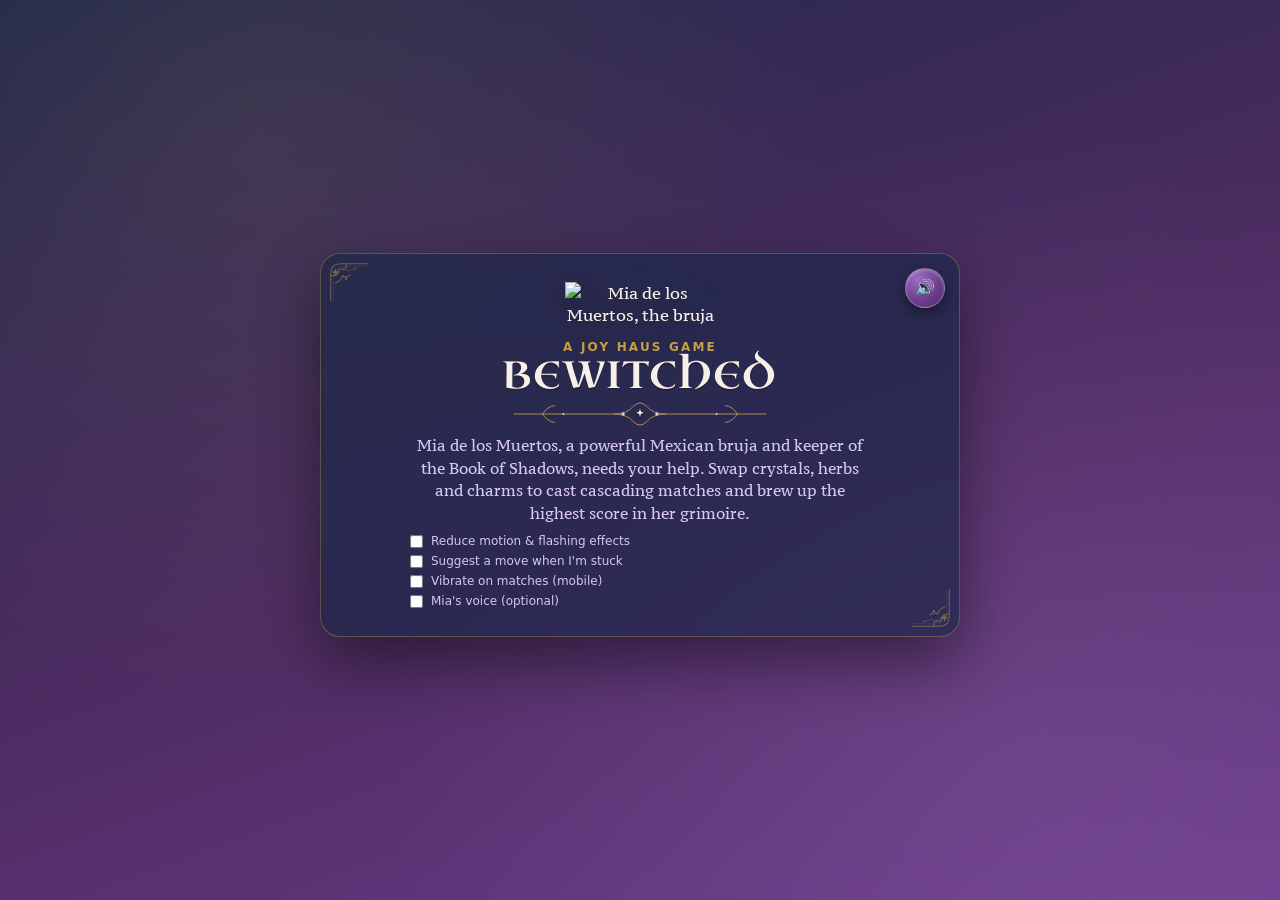
==== commit e319384b: "Merge pull request #2 from magicalboyco/claude/gameplay-ux Gameplay-UX milestone: popups, combos, hi" ====
--- a/index.html
+++ b/index.html
@@ -3,626 +3,36 @@
 <head>
 <meta charset="UTF-8">
 <meta name="viewport" content="width=device-width, initial-scale=1.0">
-<title>Bewitched v0.4.5 — Mia de los Muertos</title>
-
-
-
-
-
-<style>* { margin: 0; padding: 0; box-sizing: border-box; }
-
-:root {
-  --deep-purple: #6D3D8E;
-  --plum: #4F2C63;
-  --navy: #1E274A;
-  --cream: #F6F0E7;
-  --gold: #C8A24D;
-  --mauve: #B48CC7;
-  --lilac: #D7C7F2;
-  --charcoal-violet: #2B203A;
-}
-
-body {
-  min-height: 100vh;
-  display: flex;
-  align-items: center;
-  justify-content: center;
-  font-family: 'PT Serif Caption', 'Georgia', 'Iowan Old Style', serif;
-  background:
-    radial-gradient(circle at 20% 15%, rgba(200,162,77,0.12), transparent 45%),
-    radial-gradient(circle at 80% 85%, rgba(180,140,199,0.15), transparent 50%),
-    linear-gradient(160deg, var(--navy), var(--plum) 55%, var(--deep-purple));
-  color: var(--cream);
-  padding: 16px;
-}
-
-#app {
-  position: relative;
-  width: 100%;
-  max-width: 920px;
-}
-
-.hidden { display: none !important; }
-
-/* ---------- shared overlay / menu card ---------- */
-
-.overlay {
-  position: relative;
-  width: 100%;
-  max-width: 640px;
-  margin: 0 auto;
-}
-
-.menu-card {
-  position: relative;
-  background: rgba(30, 39, 74, 0.72);
-  border: 1px solid rgba(200, 162, 77, 0.35);
-  border-radius: 20px;
-  padding: 28px 24px;
-  display: flex;
-  flex-direction: column;
-  align-items: center;
-  text-align: center;
-  gap: 14px;
-  box-shadow: 0 24px 60px rgba(0,0,0,0.45);
-  backdrop-filter: blur(6px);
-}
-
-.mascot {
-  width: 150px;
-  filter: drop-shadow(0 10px 18px rgba(0,0,0,0.4));
-}
-.mascot.small { width: 100px; }
-
-.kicker {
-  letter-spacing: 0.18em;
-  text-transform: uppercase;
-  font-size: 12px;
-  color: var(--gold);
-  font-family: system-ui, sans-serif;
-  font-weight: 600;
-}
-
-h1 {
-  font-family: 'Uncial Antiqua', Georgia, serif;
-  font-size: 38px;
-  font-weight: 400;
-  letter-spacing: 0.03em;
-  line-height: 1.2;
-  color: var(--cream);
-  text-shadow: 0 2px 0 var(--charcoal-violet);
-}
-
-.tagline {
-  max-width: 460px;
-  font-size: 15px;
-  line-height: 1.5;
-  color: var(--lilac);
-}
-
-/* ---------- mode cards ---------- */
-
-#mode-list {
-  display: grid;
-  grid-template-columns: 1fr 1fr;
-  gap: 10px;
-  width: 100%;
-  margin-top: 6px;
-}
-
-.mode-card {
-  font-family: system-ui, sans-serif;
-  text-align: left;
-  border: 1px solid rgba(215, 199, 242, 0.25);
-  background: rgba(79, 44, 99, 0.6);
-  border-radius: 14px;
-  padding: 12px 14px;
-  cursor: pointer;
-  color: var(--cream);
-  transition: transform 0.12s ease, border-color 0.12s ease, background 0.12s ease;
-}
-.mode-card:hover:not(.locked) {
-  transform: translateY(-2px);
-  border-color: var(--gold);
-  background: rgba(109, 61, 142, 0.75);
-}
-.mode-card .mode-title {
-  font-weight: 700;
-  font-size: 15px;
-  color: var(--gold);
-}
-.mode-card .mode-subtitle {
-  font-size: 12px;
-  font-style: italic;
-  color: var(--mauve);
-  margin: 2px 0 6px;
-}
-.mode-card .mode-blurb {
-  font-size: 12px;
-  line-height: 1.4;
-  color: var(--lilac);
-}
-.mode-card.locked {
-  opacity: 0.5;
-  cursor: default;
-}
-
-/* ---------- play layout: side panel + board ---------- */
-
-#play {
-  display: flex;
-  gap: 18px;
-  align-items: flex-start;
-  justify-content: center;
-}
-
-#side-panel {
-  width: 220px;
-  flex: 0 0 220px;
-  display: flex;
-  flex-direction: column;
-  gap: 12px;
-  font-family: system-ui, sans-serif;
-}
-
-.panel-block {
-  background: linear-gradient(160deg, rgba(79,44,99,0.8), rgba(30,39,74,0.85));
-  border: 1px solid rgba(200,162,77,0.35);
-  border-radius: 14px;
-  padding: 12px;
-  box-shadow: 0 10px 24px rgba(0,0,0,0.35);
-}
-
-.scoreboard { text-align: center; }
-.led-label {
-  letter-spacing: 0.18em;
-  text-transform: uppercase;
-  font-size: 11px;
-  color: var(--gold);
-  font-weight: 700;
-  margin-bottom: 6px;
-}
-.led-display {
-  background: #0c0818;
-  border: 1px solid rgba(143, 233, 104, 0.25);
-  border-radius: 8px;
-  padding: 8px 4px;
-  font-family: 'Courier New', monospace;
-  font-weight: 800;
-  font-size: 26px;
-  letter-spacing: 0.08em;
-  color: #9cffc6;
-  text-shadow: 0 0 8px rgba(156,255,198,0.7), 0 0 2px rgba(156,255,198,0.9);
-  box-shadow: inset 0 2px 6px rgba(0,0,0,0.6);
-}
-
-.portrait-frame {
-  padding: 8px;
-  display: flex;
-  align-items: center;
-  justify-content: center;
-}
-.portrait-frame img {
-  width: 100%;
-  max-width: 160px;
-  border-radius: 10px;
-  border: 2px solid var(--gold);
-  box-shadow: 0 0 0 4px rgba(43,32,58,0.6), inset 0 0 16px rgba(0,0,0,0.35);
-  background: var(--cream);
-}
-
-.stat-grid {
-  display: grid;
-  grid-template-columns: 1fr 1fr;
-  gap: 8px;
-  background: none;
-  border: none;
-  box-shadow: none;
-  padding: 0;
-}
-.stat-box {
-  background: var(--cream);
-  color: var(--charcoal-violet);
-  border-radius: 12px;
-  padding: 8px 6px;
-  text-align: center;
-  border: 1px solid rgba(43,32,58,0.15);
-  box-shadow: 0 6px 14px rgba(0,0,0,0.3);
-}
-.stat-label {
-  font-size: 10px;
-  letter-spacing: 0.12em;
-  text-transform: uppercase;
-  font-weight: 700;
-  color: var(--plum);
-}
-.stat-value {
-  font-size: 20px;
-  font-weight: 800;
-  color: var(--charcoal-violet);
-}
-
-.panel-buttons {
-  display: grid;
-  grid-template-columns: 1fr 1fr;
-  gap: 10px;
-  background: none;
-  border: none;
-  box-shadow: none;
-  padding: 0;
-}
-
-.round-btn {
-  width: 100%;
-  aspect-ratio: 1 / 1;
-  border-radius: 50%;
-  border: 1px solid rgba(255,255,255,0.25);
-  background: radial-gradient(circle at 32% 28%, #9b6fc2, var(--deep-purple) 55%, var(--plum) 100%);
-  box-shadow: 0 6px 14px rgba(0,0,0,0.4), inset 0 2px 3px rgba(255,255,255,0.25);
-  color: var(--cream);
-  font-size: 20px;
-  cursor: pointer;
-  display: flex;
-  align-items: center;
-  justify-content: center;
-  transition: transform 0.1s ease, filter 0.1s ease;
-}
-.round-btn:hover { filter: brightness(1.12); transform: translateY(-1px); }
-.round-btn:active { transform: translateY(0); filter: brightness(0.95); }
-.round-btn.danger {
-  background: radial-gradient(circle at 32% 28%, #e08a8a, #9c3b3b 55%, #6d2323 100%);
-}
-.round-btn.small {
-  width: 40px;
-  aspect-ratio: auto;
-  height: 40px;
-  font-size: 16px;
-}
-.round-btn.corner {
-  position: absolute;
-  top: 14px;
-  right: 14px;
-}
-
-#board-wrap {
-  flex: 1 1 auto;
-  min-width: 0;
-  max-width: 640px;
-}
-
-#board-canvas {
-  display: block;
-  width: 100%;
-  aspect-ratio: 1 / 1;
-  border-radius: 18px;
-  border: 1px solid rgba(200, 162, 77, 0.45);
-  box-shadow: 0 24px 60px rgba(0,0,0,0.5), inset 0 0 0 6px rgba(43, 32, 58, 0.3);
-  touch-action: none;
-}
-
-/* ---------- shared pill buttons (menu / end screen) ---------- */
-
-.pill.ghost {
-  background: transparent;
-  border: 1px solid rgba(215, 199, 242, 0.35);
-  border-radius: 14px;
-  padding: 8px 14px;
-  color: var(--lilac);
-  cursor: pointer;
-  font: inherit;
-}
-.pill.ghost:hover { border-color: var(--gold); color: var(--gold); }
-
-.pill.solid {
-  background: var(--gold);
-  color: var(--charcoal-violet);
-  cursor: pointer;
-  border: none;
-  border-radius: 14px;
-  padding: 10px 14px;
-  font: inherit;
-  font-weight: 800;
-}
-.pill.solid:hover { filter: brightness(1.08); }
-
-/* ---------- end screen ---------- */
-
-.final-score {
-  font-size: 40px;
-  font-weight: 800;
-  color: var(--gold);
-}
-
-#end-overlay button { margin-top: 6px; width: 100%; }
-
-/* ---------- responsive ---------- */
-
-@media (max-width: 760px) {
-  #play {
-    flex-direction: column;
-    align-items: stretch;
-  }
-  #side-panel {
-    width: 100%;
-    flex: none;
-    flex-direction: row;
-    flex-wrap: wrap;
-  }
-  .scoreboard { flex: 1 1 120px; }
-  .portrait-frame { flex: 0 0 80px; padding: 6px; }
-  .portrait-frame img { max-width: 64px; }
-  .stat-grid { flex: 1 1 160px; }
-  .panel-buttons { flex: 1 1 100%; grid-template-columns: repeat(4, 1fr); }
-  .round-btn { max-width: 56px; }
-}
-
-@media (max-width: 480px) {
-  h1 { font-size: 32px; }
-  #mode-list { grid-template-columns: 1fr; }
-}
-
-/* Independent, low-distraction whimsigoth music controls */
-.music-mixer { padding: 12px 13px; }
-.music-mixer label { display: flex; align-items: center; justify-content: space-between; gap: 8px; color: #f6f0e7; font-family: 'PT Serif Caption', Georgia, serif; font-size: 12px; margin-bottom: 11px; }
-.music-mixer label span { color: #d7c7f2; font-variant-numeric: tabular-nums; }
-.music-mixer input { width: 100%; accent-color: #c8a24d; cursor: pointer; }
-#side-panel .music-mixer { width: 100%; }
-.panel-buttons { grid-template-columns: repeat(3, minmax(0,1fr)); }
-@media (max-width: 760px) { .music-mixer { flex: 1 1 100%; } .panel-buttons { grid-template-columns: repeat(6, minmax(0,1fr)); } .panel-buttons .round-btn { width: 100%; max-width: 56px; } }
-@media (max-width: 480px) { .panel-buttons { grid-template-columns: repeat(3, minmax(0,1fr)); gap: 8px; } }
-@media (max-width: 420px) { .panel-buttons { gap: 5px; } .panel-buttons .round-btn { font-size: 17px; } }
-
-/* ---------- score + top readout ---------- */
-.led-row { display: flex; gap: 8px; }
-.led-row > div { flex: 1; }
-.led-display-small { font-size: 16px; padding: 10px 4px; }
-
-/* ---------- accessibility / assist settings ---------- */
-.settings-row {
-  display: flex;
-  flex-direction: column;
-  gap: 6px;
-  width: 100%;
-  margin-top: 4px;
-  font-family: system-ui, sans-serif;
-  font-size: 12px;
-  color: var(--lilac);
-  text-align: left;
-}
-.settings-row label { display: flex; align-items: center; gap: 8px; cursor: pointer; }
-.settings-row input { accent-color: var(--gold); cursor: pointer; }
-
-/* ---------- restart confirm state ---------- */
-.round-btn.confirm {
-  background: radial-gradient(circle at 32% 28%, #ffd27a, var(--gold) 55%, #9c7730 100%);
-  color: var(--charcoal-violet);
-  font-weight: 800;
-  font-size: 13px;
-}
-
-/* ---------- new record badge ---------- */
-.new-record-badge {
-  font-family: system-ui, sans-serif;
-  font-size: 13px;
-  font-weight: 700;
-  color: var(--gold);
-}
-
-/* ---------- Mia's animated portrait + dialogue, accessible on narrow displays ---------- */
-[hidden] { display: none !important; }
-.portrait-frame { flex-direction: column; gap: 8px; }
-.portrait-frame .mia-portrait {
-  width: 100%; max-width: 160px; border-radius: 10px;
-  border: 2px solid var(--gold); background: var(--cream);
-  box-shadow: 0 0 0 4px rgba(43,32,58,.6), 0 8px 20px rgba(0,0,0,.32);
-}
-.portrait-frame img.mia-portrait__body, .portrait-frame img.mia-portrait__expression {
-  width: 100%; max-width: none; height: 100%; border: 0;
-  border-radius: 8px; box-shadow: none; background: transparent;
-}
-.mia-portrait__expression { z-index: 1; }
-.mia-bubble:not([hidden]) {
-  display: block; position: relative; width: 100%; max-width: 196px;
-  padding: 8px 10px; border-radius: 12px;
-  background: #fff4d9; color: #452b5d; border: 1px solid #d8ab58;
-  box-shadow: 0 4px 11px rgba(0,0,0,.2); font: 700 12px/1.35 'PT Serif Caption', Georgia, serif;
-  text-align: center; overflow-wrap: break-word;
-}
-.mia-bubble:not([hidden])::before {
-  content: ''; position: absolute; top: -6px; left: calc(50% - 5px);
-  width: 10px; height: 10px; transform: rotate(45deg);
-  background: #fff4d9; border-left: 1px solid #d8ab58; border-top: 1px solid #d8ab58;
-}
-.mia-voice-play-control { margin-top: 12px !important; justify-content: flex-start !important; cursor: pointer; }
-.mia-voice-play-control input { accent-color: var(--gold); }
-.mia-voice-play-control span { margin-left: auto; }
-.end-mia-line { color: var(--lilac); font-size: 14px; }
-.menu-moon-divider { width: min(70%, 260px); max-height: 31px; object-fit: contain; }
-.menu-card::before, .menu-card::after {
-  content: ''; position: absolute; width: 44px; height: 44px;
-  background: url('[data-uri]') center / contain no-repeat;
-  opacity: .48; pointer-events: none;
-}
-.menu-card::before { top: 6px; left: 6px; }
-.menu-card::after { bottom: 6px; right: 6px; transform: rotate(180deg); }
-@media (max-width: 760px) {
-  .portrait-frame { flex: 0 0 132px; }
-  .portrait-frame .mia-portrait { max-width: 85px; }
-  .mia-bubble:not([hidden]) { font-size: 11px; max-width: 124px; }
-}
-@media (prefers-reduced-motion: reduce) {
-  .mia-bubble { transition: none !important; }
-}
-
-/* ---------- build version tag ---------- */
-#build-tag {
-  text-align: center;
-  font-family: system-ui, sans-serif;
-  font-size: 10px;
-  color: rgba(215, 199, 242, 0.35);
-  margin-top: 10px;
-}
-
-/* Reviewed mobile layout: avoid an oversized empty score panel beside Mia. */
-@media (max-width: 760px) {
-  #side-panel {
-    display: grid;
-    grid-template-columns: minmax(0, 1fr) minmax(102px, 132px);
-    grid-template-areas: "score mia" "stats mia" "buttons buttons" "music music";
-    align-items: start;
-    gap: 10px;
-  }
-  #side-panel .scoreboard { grid-area: score; width: 100%; align-self: start; }
-  #side-panel .portrait-frame { grid-area: mia; flex: initial; width: 100%; min-width: 0; }
-  #side-panel .stat-grid { grid-area: stats; width: 100%; }
-  #side-panel .panel-buttons { grid-area: buttons; width: 100%; }
-  #side-panel .music-mixer { grid-area: music; width: 100%; }
-  .portrait-frame .mia-portrait { max-width: 100px; }
-  .mia-bubble:not([hidden]) { max-width: 126px; }
-}
-
-/* Launch choices are real HTML, not blank placeholders waiting for JS. */
-.game-launch { width: 100%; max-width: 480px; margin-top: 10px; }
-.game-launch-primary { display: block; width: 100%; min-height: 54px; font-size: 17px; border-radius: 16px; box-shadow: 0 6px 24px rgba(200,162,77,.18); }
-.game-launch-sub { font: 12px system-ui,sans-serif; margin: 11px 0 2px; color: var(--lilac); }
-#mode-list .mode-card { display: flex; flex-direction: column; gap: 3px; }
-#mode-list .mode-card .mode-title { display: block; }
-#mode-list .mode-card .mode-subtitle { display: block; }
-#mode-list .mode-card .mode-blurb { display: block; }
-.launch-help { font: 11px/1.5 system-ui,sans-serif; color: var(--lilac); margin: 12px auto 0; max-width: 430px; }
-
-/* Bilingual voice audition control: off-by-default audio, always optional. */
-.mia-hear-btn {cursor:pointer;align-self:center;border:1px solid #dab16b;background:#563477;color:#ffefd4;border-radius:999px;padding:9px 16px;font:700 12px/1.4 system-ui,sans-serif;min-height:42px;transition:transform .15s,background .15s;}
-.mia-hear-btn:hover {background:#75499a;transform:translateY(-1px)}
-.mia-hear-btn:focus-visible {outline:3px solid #ffe29a;outline-offset:3px}
-.mia-bubble {font-size:clamp(11px,1.8vw,13px);line-height:1.4;word-break:normal;overflow-wrap:break-word}
-
-/* v0.4.4: optional local voice audition studio — touch-safe and caption-friendly */
-.mia-voice-lab{width:100%;display:flex;flex-direction:column;gap:9px;margin:8px 0;padding:12px;background:rgba(23,14,43,.45);border:1px solid rgba(200,162,77,.3);border-radius:12px}
-.mia-voice-lab label{display:flex;flex-direction:column;gap:5px;color:var(--cream);font-size:12px}
-.mia-voice-lab select{width:100%;font:inherit;min-height:36px;max-width:100%;border:1px solid var(--gold);border-radius:7px;background:var(--navy);color:var(--cream);padding:6px}
-.mia-voice-sliders{display:grid;grid-template-columns:1fr 1fr;gap:10px}
-.mia-voice-sliders label{min-width:0}
-.mia-voice-sliders input{width:100%;min-width:0;accent-color:var(--gold)}
-.mia-voice-sliders output{font-size:11px;color:var(--lilac)}
-.mia-voice-notice{font:11px/1.45 system-ui,sans-serif;color:var(--lilac)}
-@media(max-width:370px){.mia-voice-sliders{grid-template-columns:1fr}}
-
-/* Reusable portrait micro-animation; uses the game's existing Mia image untouched. */
-.mia-portrait {
-  --mia-size: 278px;
-  position: relative;
-  display: block;
-  width: min(100%, var(--mia-size));
-  aspect-ratio: 1221 / 1289;
-  margin-inline: auto;
-  isolation: isolate;
-  transform-origin: 52% 68%;
-}
-.mia-portrait__body,
-.mia-portrait__expression {
-  position: absolute;
-  inset: 0;
-  width: 100%;
-  height: 100%;
-  object-fit: contain;
-  pointer-events: none;
-  user-select: none;
-}
-.mia-portrait__body { animation: mia-breathe 4.8s ease-in-out infinite; transform-origin: 54% 68%; }
-.mia-portrait__expression { animation: mia-breathe 4.8s ease-in-out infinite; transform-origin: 54% 68%; }
-.mia-portrait[data-state="excited"] .mia-portrait__body,
-.mia-portrait[data-state="excited"] .mia-portrait__expression { animation: mia-celebrate .56s cubic-bezier(.24,.72,.35,1.2) 1; }
-.mia-portrait[data-state="hint"] .mia-portrait__body,
-.mia-portrait[data-state="hint"] .mia-portrait__expression { animation: mia-hint .7s ease-in-out 1; }
-.mia-portrait[data-state="wink"] .mia-portrait__body,
-.mia-portrait[data-state="wink"] .mia-portrait__expression { animation: mia-wiggle .4s ease-in-out 1; }
-.mia-portrait__sparkles {
-  position:absolute; inset: 0; z-index: 2; pointer-events:none;
-  opacity:0; transition: opacity .17s ease-out;
-}
-.mia-portrait[data-state="excited"] .mia-portrait__sparkles,
-.mia-portrait[data-state="hint"] .mia-portrait__sparkles { opacity:1; }
-.mia-portrait__sparkle { position:absolute; width:7%; aspect-ratio:1; transform:translate(-50%,-50%); }
-.mia-portrait__sparkle::before, .mia-portrait__sparkle::after { content:""; position:absolute; background:#FFE07A; box-shadow:0 0 7px #FFAD4F; }
-.mia-portrait__sparkle::before {left:42%; width:16%; height:100%; border-radius:60%;}
-.mia-portrait__sparkle::after {top:42%; height:16%; width:100%; border-radius:60%;}
-.mia-portrait__sparkle:nth-child(1) {left:18%; top:16%; animation:mia-twinkle .75s ease-in-out infinite alternate;}
-.mia-portrait__sparkle:nth-child(2) {left:87%; top:37%; animation:mia-twinkle .85s ease-in-out .15s infinite alternate;}
-.mia-portrait__sparkle:nth-child(3) {left:66%; top:14%; animation:mia-twinkle 1s ease-in-out .25s infinite alternate;}
-@keyframes mia-breathe {0%,100% {transform:translateY(0) scale(1)} 50% {transform:translateY(-2.5%) scale(1.013)}}
-@keyframes mia-celebrate {0% {transform:translateY(0) rotate(0)} 38% {transform:translateY(-6%) rotate(-3deg)} 65% {transform:translateY(-2%) rotate(3deg)} 100% {transform:translateY(0) rotate(0)}}
-@keyframes mia-hint {0% {transform:rotate(0)} 40% {transform:rotate(4deg)} 100% {transform:rotate(0)}}
-@keyframes mia-wiggle {0%,100% {transform:rotate(0)} 28% {transform:rotate(-3deg)} 72% {transform:rotate(3deg)}}
-@keyframes mia-twinkle {0% {transform:scale(.6);opacity:.45} 100% {transform:scale(1.3);opacity:1}}
-@media (prefers-reduced-motion: reduce) {
-  .mia-portrait__body, .mia-portrait__expression, .mia-portrait__sparkle { animation: none !important; }
-  .mia-portrait__sparkles { transition: none; }
-}
-.mia-portrait[data-reduced-motion="true"] .mia-portrait__body,
-.mia-portrait[data-reduced-motion="true"] .mia-portrait__expression,
-.mia-portrait[data-reduced-motion="true"] .mia-portrait__sparkle { animation: none !important; }
-
-.sound-launch{display:flex;flex-direction:column;align-items:center;gap:6px;width:100%;margin:10px 0 8px}
-.sound-start-btn{font:700 15px system-ui,sans-serif;background:linear-gradient(120deg,#ffd987,#f7ac58);color:#31213f;border:2px solid #f9edb5;border-radius:15px;padding:13px 17px;box-shadow:0 6px 14px #0005;cursor:pointer;max-width:100%}
-.sound-start-btn:hover,.sound-start-btn:focus-visible{filter:brightness(1.1);outline-offset:3px}
-#audio-status{font:12px/1.5 system-ui,sans-serif;color:#e9ddfa;max-width:340px;text-align:center}
-.sound-test-btn{border:1px solid #c8a24d;background:#39254d;color:#fff3cc;padding:9px 10px;border-radius:10px;font:600 12px system-ui,sans-serif;cursor:pointer;margin-top:12px;width:100%}
-</style></head>
+<title>Bewitched — Mia de los Muertos</title>
+<link rel="preconnect" href="https://fonts.googleapis.com">
+<link rel="preconnect" href="https://fonts.gstatic.com" crossorigin>
+<link href="https://fonts.googleapis.com/css2?family=Uncial+Antiqua&family=PT+Serif+Caption&display=swap" rel="stylesheet">
+<link rel="stylesheet" href="assets/ui/mia/mia-portrait.css">
+<link rel="stylesheet" href="style.css">
+</head>
 <body>
   <div id="app">
 
     <section id="menu" class="overlay">
       <div class="menu-card">
         <button id="menu-sound-btn" class="round-btn small corner" title="Toggle game sounds" aria-label="Toggle game sounds">🔊</button>
-        <img id="mascot" class="mascot" src="[data-uri]" alt="Mia de los Muertos, the bruja">
+        <img id="mascot" class="mascot" src="assets/mia-de-los-muertos.webp" alt="Mia de los Muertos, the bruja">
         <div class="menu-copy">
           <p class="kicker">A Joy Haus Game</p>
           <h1>BEWITCHED</h1>
-          <img class="menu-moon-divider" src="[data-uri]" alt="" aria-hidden="true">
+          <img class="menu-moon-divider" src="assets/ui/moon-divider.svg" alt="" aria-hidden="true">
           <p class="tagline">
             Mia de los Muertos, a powerful Mexican bruja and keeper of the
             Book of Shadows, needs your help. Swap crystals, herbs and charms to
             cast cascading matches and brew up the highest score in her grimoire.
           </p>
-          <div class="sound-launch" aria-label="Audio controls">
-<button type="button" id="welcome-audio-btn" class="sound-start-btn">🔊 Enable Music + Sound — Música y Magia</button>
-<p id="audio-status" role="status" aria-live="polite">Tap to hear a three-note test and Mia’s original welcome tune. Your browser requires a tap before sound can play.</p>
-</div>
-<div class="game-launch" aria-label="Start a game">
-              <button id="quick-play-btn" class="pill solid game-launch-primary" type="button">✦ Play Now — Classic Mode</button>
-              <p class="game-launch-sub">Or choose your spell below</p>
-              <div id="mode-list">
-                <button class="mode-card" type="button" data-mode="classic"><span class="mode-title">Classic</span><span class="mode-subtitle">The Apprentice’s Practice</span><span class="mode-blurb">No timer. Match at your own pace.</span></button>
-                <button class="mode-card" type="button" data-mode="timed"><span class="mode-title">Timed</span><span class="mode-subtitle">Midnight Madness</span><span class="mode-blurb">90-second spell rush.</span></button>
-                <button class="mode-card" type="button" data-mode="zen"><span class="mode-title">Zen</span><span class="mode-subtitle">Moonlight Meditation</span><span class="mode-blurb">Relax with endless matches.</span></button>
-                <button class="mode-card locked" type="button" disabled aria-disabled="true"><span class="mode-title">Story</span><span class="mode-subtitle">The Bruja’s Apprentice</span><span class="mode-blurb">Coming soon.</span></button>
-              </div>
-              <p id="launch-help" class="launch-help">If the buttons don't respond in ChatGPT's file preview, download this HTML file and open it in Chrome, Safari, Edge, or Firefox; the preview may block game scripts.</p>
-            </div>
+          <div id="mode-list"></div>
 
           <div class="settings-row">
             <label><input type="checkbox" id="reduced-motion-toggle"> Reduce motion &amp; flashing effects</label>
             <label><input type="checkbox" id="auto-hint-toggle"> Suggest a move when I'm stuck</label>
             <label><input type="checkbox" id="haptics-toggle"> Vibrate on matches (mobile)</label>
             <label><input type="checkbox" id="mia-voice-toggle"> Mia's voice (optional)</label>
-            <div class="mia-voice-lab" aria-label="Mia voice studio">
-              <label for="mia-voice-style">How Mia speaks
-                <select id="mia-voice-style">
-                  <option value="coherent">Mexican-inspired, one consistent voice</option>
-                  <option value="bilingual">Clear English + Spanish voices</option>
-                </select>
-              </label>
-              <label for="mia-voice-pick">Her voice (installed on your device)
-                <select id="mia-voice-pick"><option value="">Auto-select best available</option></select>
-              </label>
-              <div class="mia-voice-sliders">
-                <label for="mia-speech-rate">Speed <input id="mia-speech-rate" type="range" min="0.80" max="1.15" step="0.01" value="0.98"><output id="mia-rate-readout">0.98×</output></label>
-                <label for="mia-speech-pitch">Brightness <input id="mia-speech-pitch" type="range" min="0.95" max="1.42" step="0.01" value="1.16"><output id="mia-pitch-readout">1.16×</output></label>
-              </div>
-              <p id="mia-voice-notice" class="mia-voice-notice">The game uses available voices from your device. The original recorded voice comes later.</p>
-            </div>
-            <button type="button" id="mia-hear-btn" class="mia-hear-btn">🔊 Hear Mia / Escucha a Mia</button>
           </div>
         </div>
       </div>
@@ -645,7 +55,7 @@
 
         <div class="panel-block portrait-frame">
           <div id="mia-portrait" class="mia-portrait" data-state="idle">
-            <img class="mia-portrait__body" src="[data-uri]